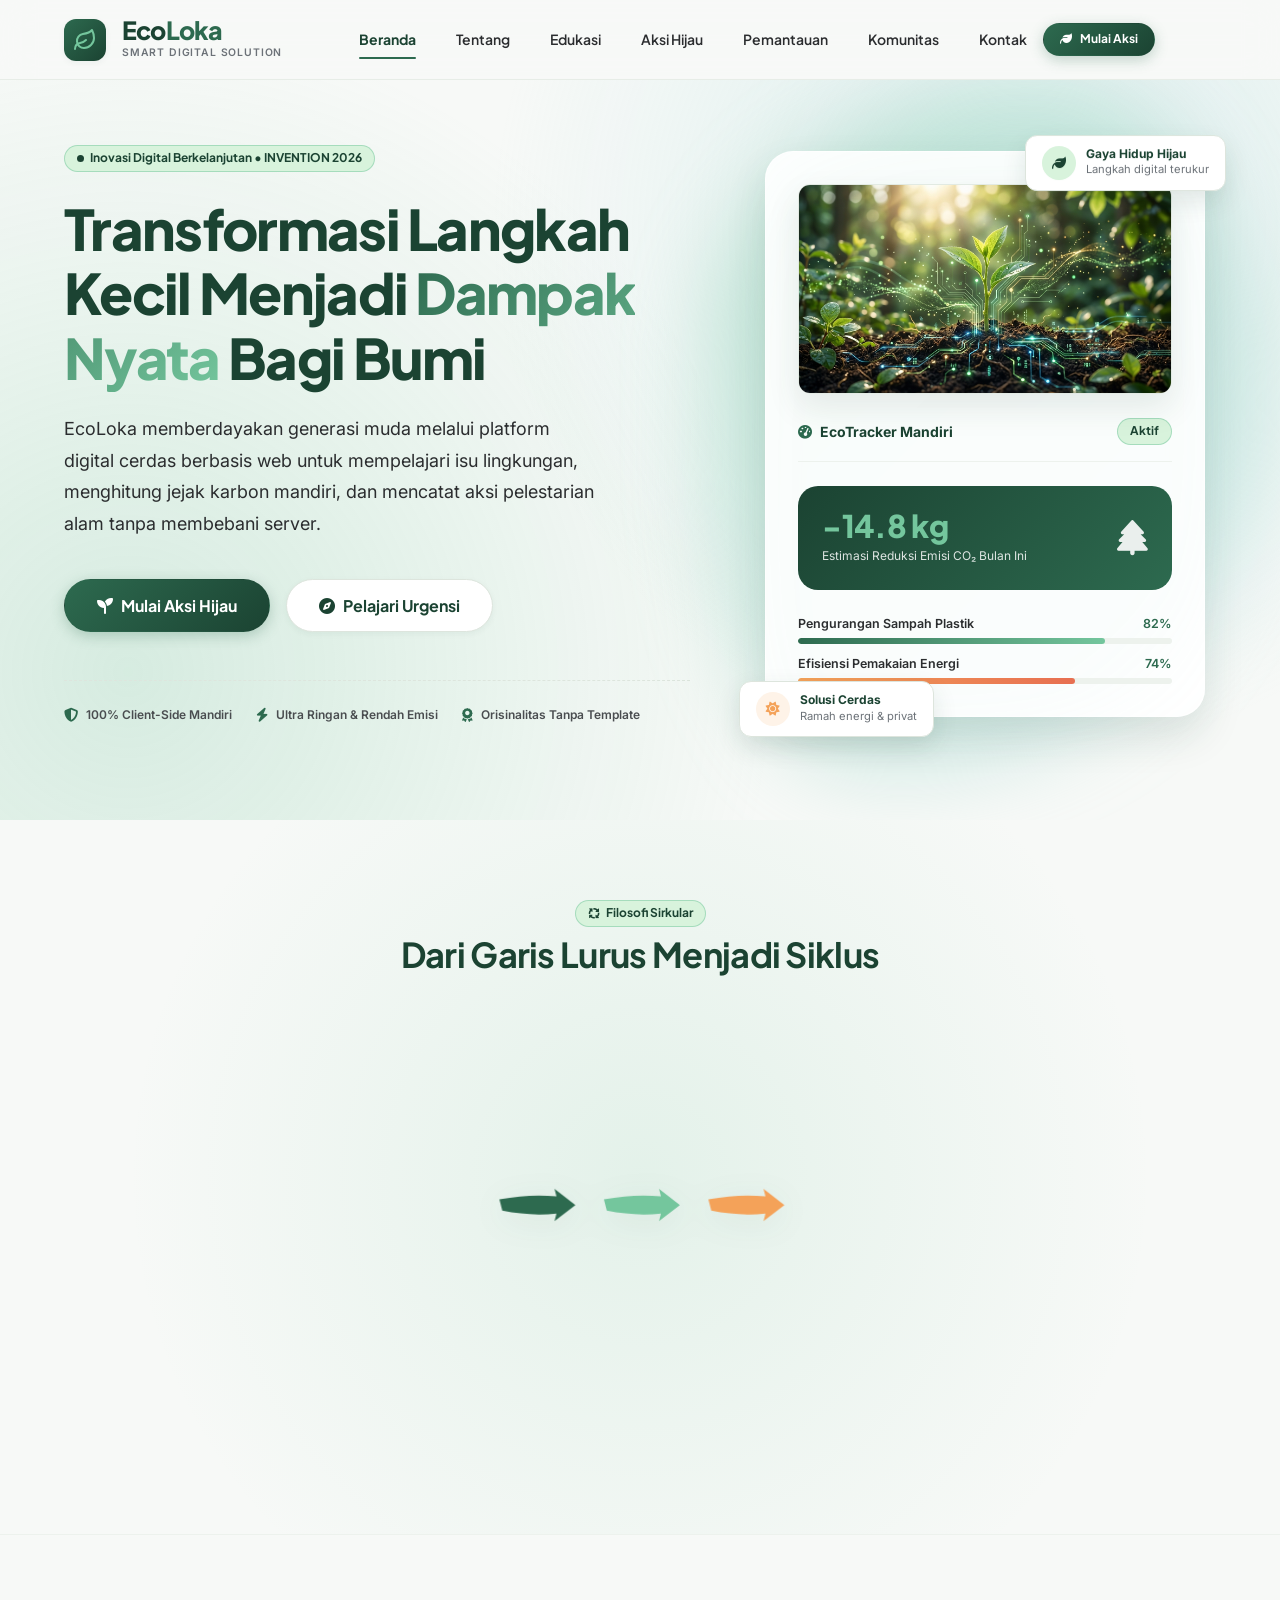
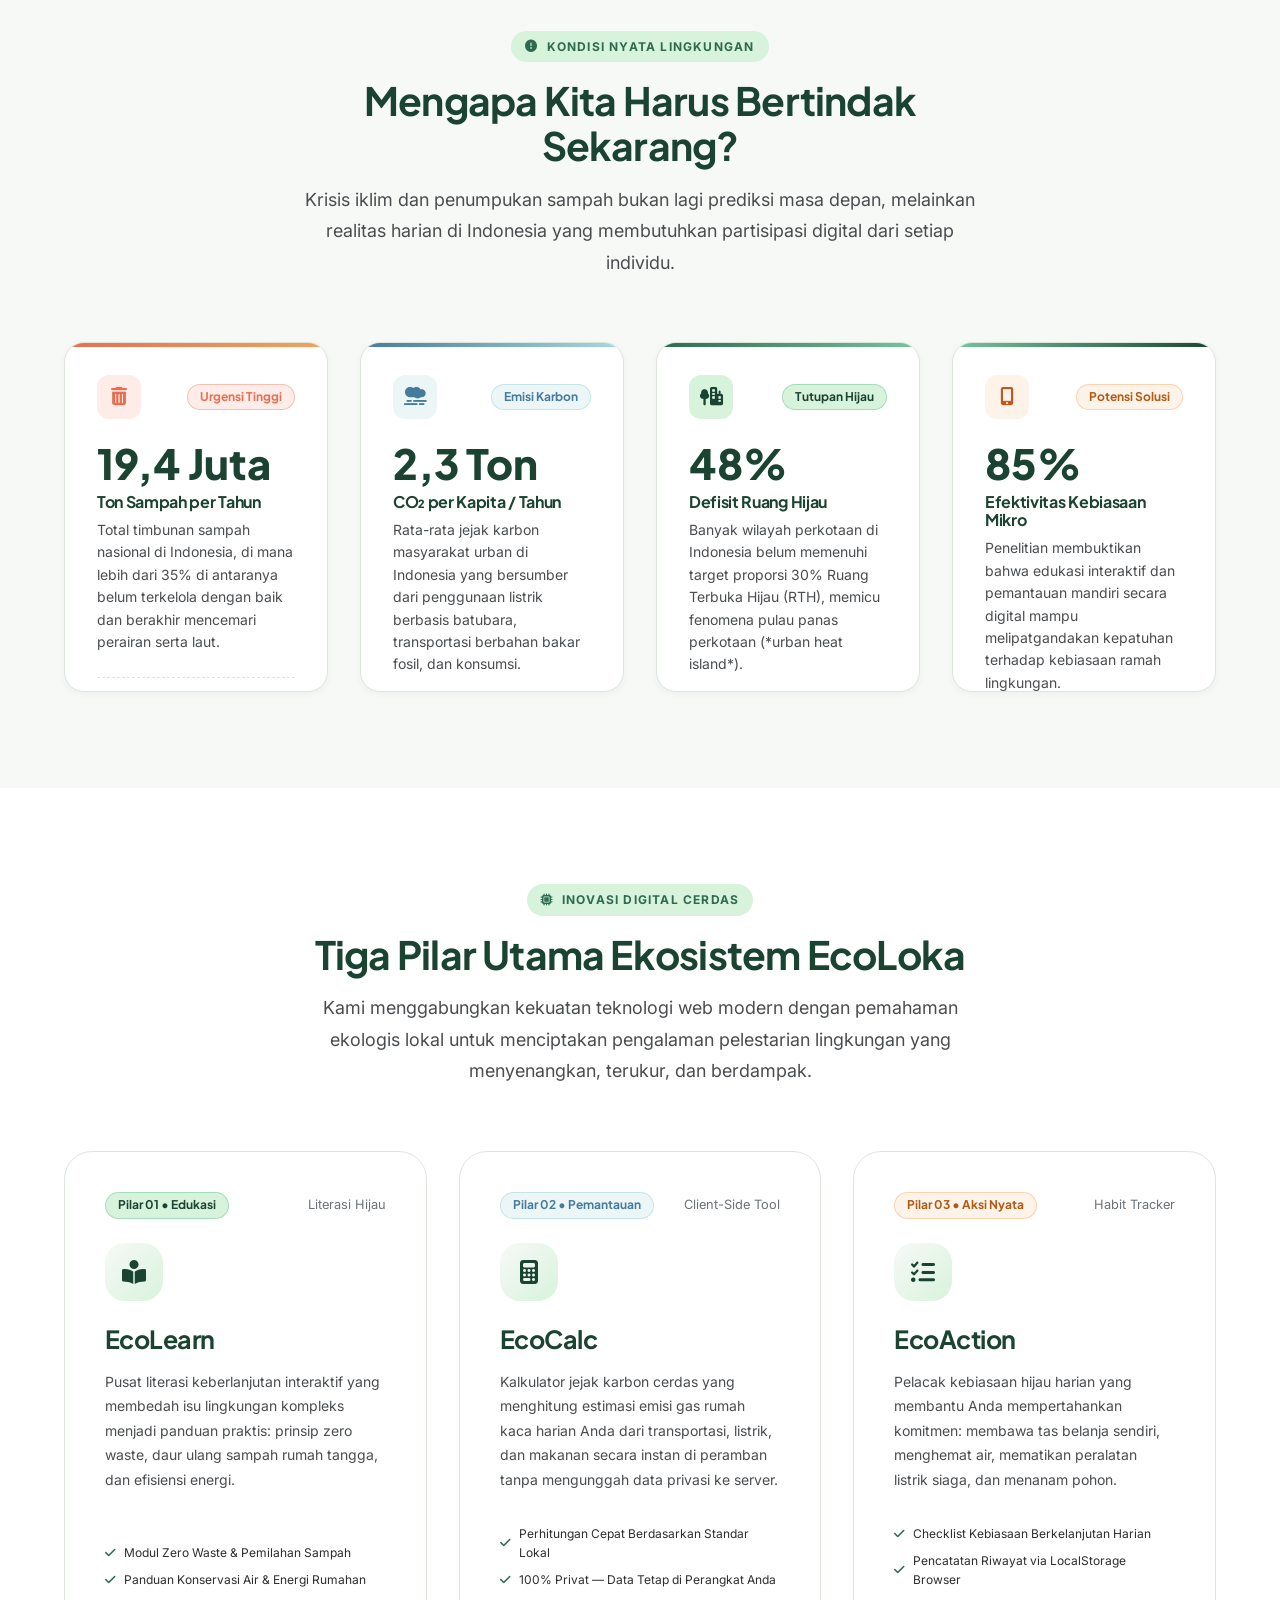
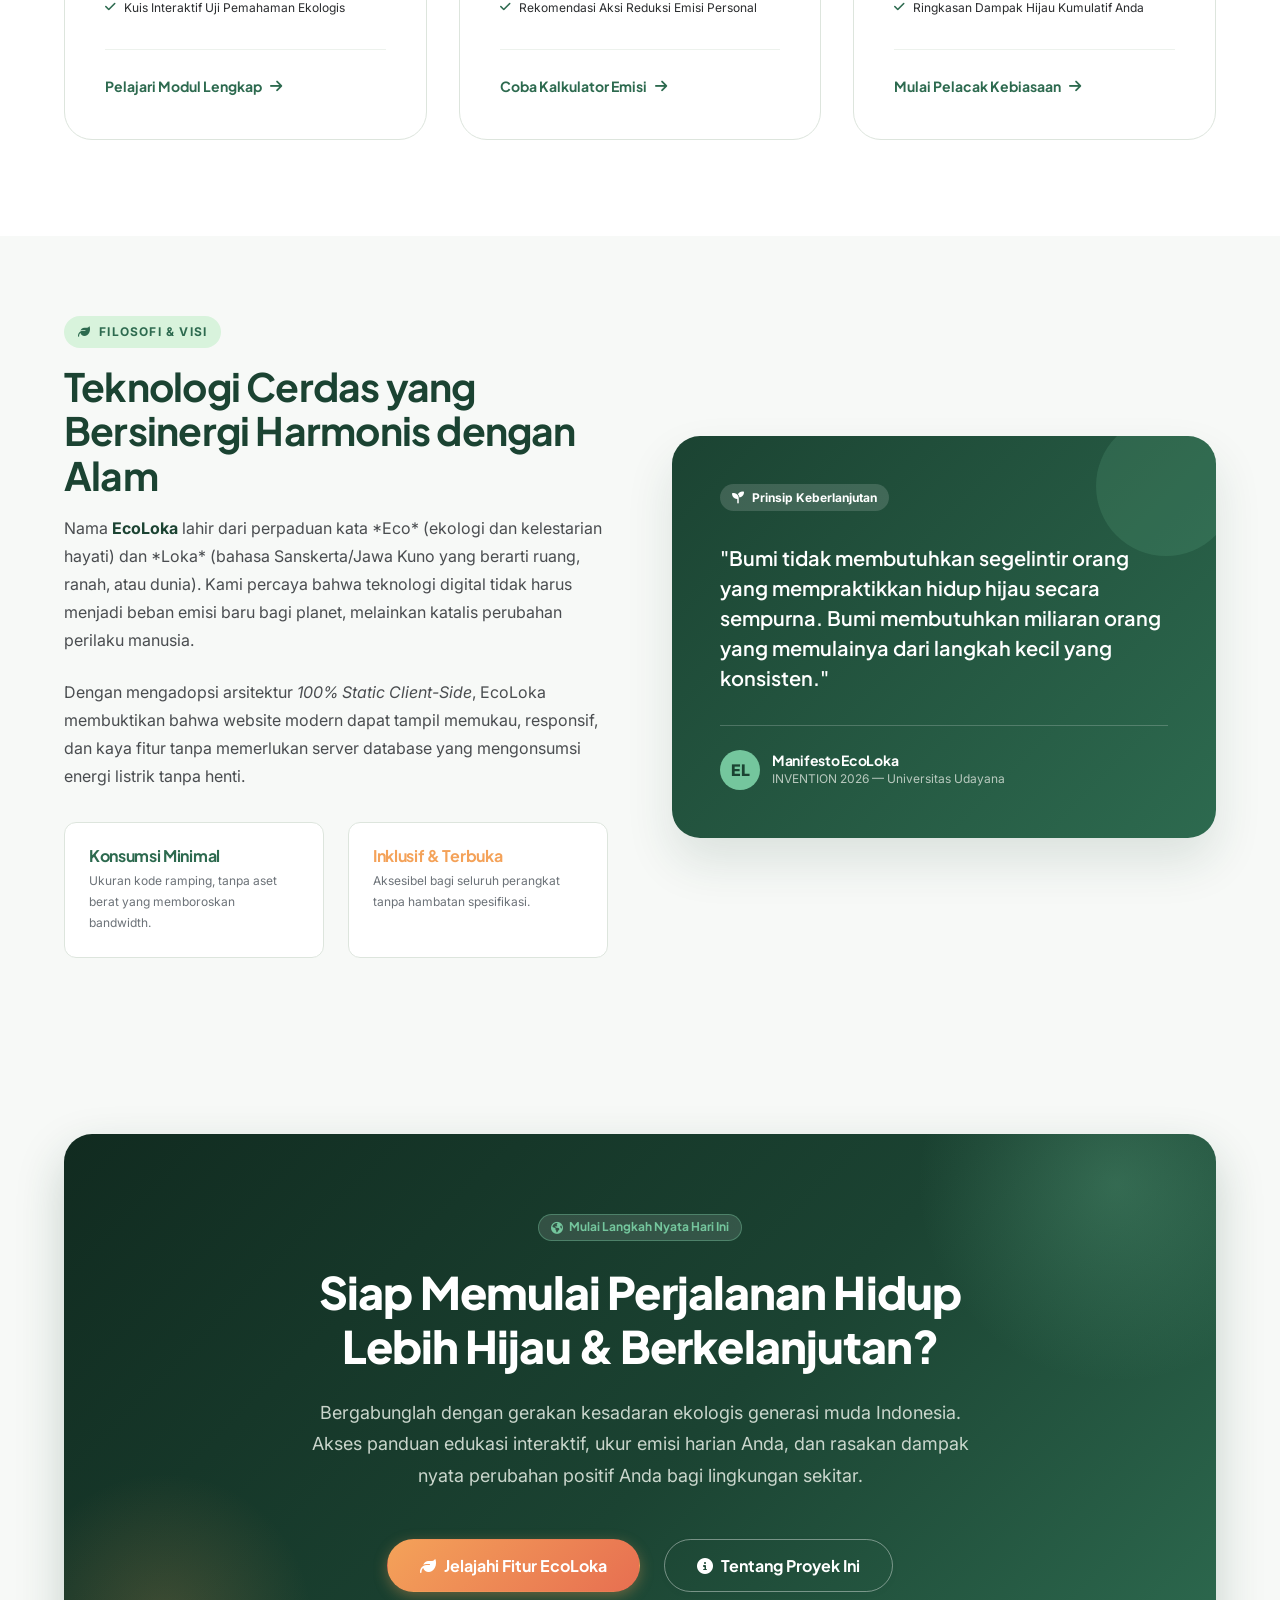
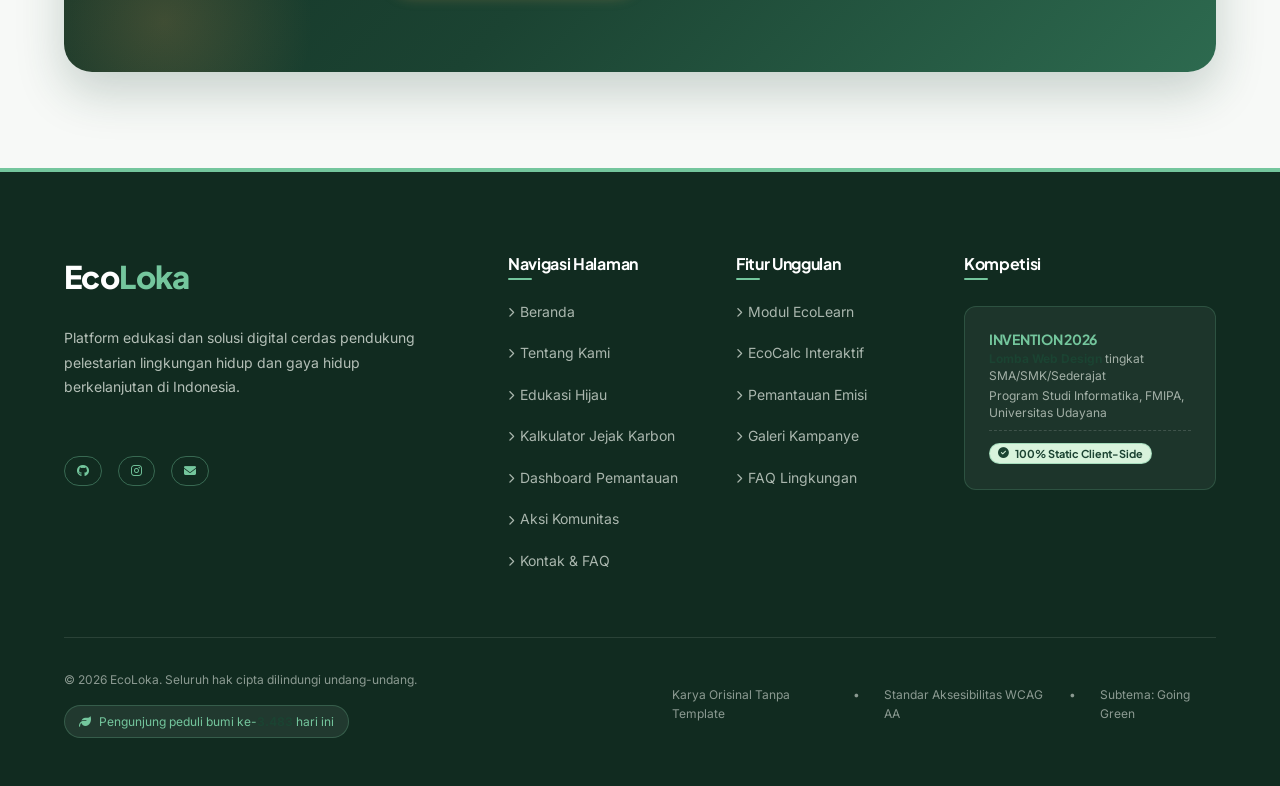
==== index.html @ ca69cb20 "First commit" ====
<!DOCTYPE html>
<html lang="id">
<head>
  <meta charset="UTF-8">
  <meta name="viewport" content="width=device-width, initial-scale=1.0">
  
  <!-- SEO & Meta Tags Informasi Karya -->
  <title>EcoLoka — Solusi Digital Cerdas untuk Aksi Hijau & Keberlanjutan | INVENTION 2026</title>
  <meta name="description" content="EcoLoka adalah platform web inovatif yang mengintegrasikan edukasi keberlanjutan, kalkulator jejak karbon mandiri, dan pelacak aksi hijau harian. Karya lomba Web Design INVENTION 2026 Universitas Udayana.">
  <meta name="keywords" content="EcoLoka, Going Green, Smart Digital Solutions, INVENTION 2026, Universitas Udayana, Web Design, Lingkungan Hidup, Edukasi Berkelanjutan, Jejak Karbon, Zero Waste">
  <meta name="author" content="Tim Pengembang EcoLoka">
  <!-- Open Graph & Social Media Sharing -->
  <meta property="og:title" content="EcoLoka — Solusi Digital Cerdas untuk Aksi Hijau & Keberlanjutan">
  <meta property="og:description" content="Platform web inovatif karya lomba Web Design INVENTION 2026. Menghitung jejak karbon mandiri, modul edukasi interaktif, dan pemantauan aksi hijau.">
  <meta property="og:image" content="assets/img/hero_nature_tech.jpg">
  <meta property="og:type" content="website">
  <meta name="twitter:card" content="summary_large_image">

  <!-- Favicon SVG Inline Berbasis Vektor Ramah Lingkungan -->
  <link rel="icon" type="image/svg+xml" href="data:image/svg+xml,<svg xmlns='http://www.w3.org/2000/svg' viewBox='0 0 24 24' fill='%232D6A4F'><path d='M17 8C8 10 5.9 16.17 3.82 21.34L5.71 22l1-2.3A4.49 4.49 0 0 0 8 20C19 20 22 3 22 3c-1 2-8 2.25-13 3.25S2 11.5 2 13.5s1.75 3.75 1.75 3.75C7 8 17 8 17 8z'/></svg>">

  <!-- Google Fonts: Plus Jakarta Sans (Headings) & Inter (Body) -->
  <link rel="preconnect" href="https://fonts.googleapis.com">
  <link rel="preconnect" href="https://fonts.gstatic.com" crossorigin>
  <link href="https://fonts.googleapis.com/css2?family=Inter:wght@400;500;600;700&family=Plus+Jakarta+Sans:wght@500;600;700;800&display=swap" rel="stylesheet">

  <!-- Font Awesome 6 Free (CDN Resmi) untuk Ikon UI -->
  <link rel="stylesheet" href="https://cdnjs.cloudflare.com/ajax/libs/font-awesome/6.5.1/css/all.min.css" integrity="sha512-DTOQO9RWCH3ppGqcWaEA1BIZOC6xxalwEsw9c2QQeAIftl+Vegovlnee1c9QX4TctnWMn13TZye+giMm8e2LwA==" crossorigin="anonymous" referrerpolicy="no-referrer">

  <!-- Cascading Style Sheets (Urutan Wajib Sesuai Arsitektur Fondasi) -->
  <link rel="stylesheet" href="assets/css/variables.css">
  <link rel="stylesheet" href="assets/css/base.css">
  <link rel="stylesheet" href="assets/css/layout.css">
  <link rel="stylesheet" href="assets/css/components.css">
  <link rel="stylesheet" href="assets/css/utilities.css">
  <link rel="stylesheet" href="assets/css/animasi-3r.css">
  <link rel="stylesheet" href="assets/css/animasi-kartu.css">
</head>
<body id="beranda">

  <!-- Aksesibilitas WCAG: Tautan Langsung ke Konten Utama -->
  <a href="#main-content" class="skip-link">Menuju ke Konten Utama</a>

  <!-- ========================================================================
       HEADER & NAVIGASI (STICKY NAVBAR)
       ======================================================================== -->
  <header class="header" id="site-header">
    <div class="container navbar">
      <!-- Identitas Brand / Logo -->
      <a href="#beranda" class="navbar__brand" aria-label="EcoLoka Beranda">
        <div class="navbar__logo-icon" aria-hidden="true">
          <!-- Ikon Daun Vektor Orisinal (SVG Inline) -->
          <svg width="24" height="24" viewBox="0 0 24 24" fill="none" stroke="currentColor" stroke-width="2" stroke-linecap="round" stroke-linejoin="round">
            <path d="M11 20A7 7 0 0 1 9.8 6.1C15.5 5 17 4.48 19 2c1 2 2 4.18 2 8 0 5.5-4.78 10-10 10Z"/>
            <path d="M2 21c0-3 1.85-5.36 5.08-6C9.5 14.52 12 13 13 12"/>
          </svg>
        </div>
        <div class="navbar__brand-text">
          <span class="navbar__title">Eco<span>Loka</span></span>
          <span class="navbar__subtitle">Smart Digital Solution</span>
        </div>
      </a>

      <!-- Tombol Toggle Hamburger (Mobile Navigation) -->
      <button class="navbar__toggle" id="navbar-toggle" aria-expanded="false" aria-controls="navbar-menu" aria-label="Buka navigasi menu">
        <span class="navbar__toggle-line"></span>
        <span class="navbar__toggle-line"></span>
        <span class="navbar__toggle-line"></span>
      </button>

      <!-- Navigasi Menu (7 Halaman / Struktur Navigasi Terencana) -->
      <nav class="navbar__nav" id="navbar-menu" aria-label="Navigasi Utama Situs">
        <ul class="navbar__list">
          <li class="navbar__item">
            <a href="index.html" class="navbar__link is-active">Beranda</a>
          </li>
          <li class="navbar__item">
            <a href="tentang.html" class="navbar__link">Tentang</a>
          </li>
          <li class="navbar__item">
            <a href="edukasi.html" class="navbar__link">Edukasi</a>
          </li>
          <li class="navbar__item">
            <a href="aksi-hijau.html" class="navbar__link">Aksi Hijau</a>
          </li>
          <li class="navbar__item">
            <a href="pemantauan.html" class="navbar__link">Pemantauan</a>
          </li>
          <li class="navbar__item">
            <a href="komunitas.html" class="navbar__link">Komunitas</a>
          </li>
          <li class="navbar__item">
            <a href="kontak.html" class="navbar__link">Kontak</a>
          </li>
        </ul>

        <!-- Tombol Aksi Cepat pada Header -->
        <div class="navbar__actions">
          <a href="aksi-hijau.html" class="btn btn--primary btn--sm">
            <i class="fa-solid fa-leaf" aria-hidden="true"></i>
            <span>Mulai Aksi</span>
          </a>
        </div>
      </nav>

      <!-- Overlay Layar Gelap Saat Menu Mobile Aktif -->
      <div class="navbar__overlay" id="navbar-overlay" aria-hidden="true"></div>
    </div>
  </header>

  <!-- ========================================================================
       KONTEN UTAMA (MAIN CONTENT)
       ======================================================================== -->
  <main class="main-content" id="main-content">

    <!-- ----------------------------------------------------------------------
         SECTION 1: HERO SECTION
         ---------------------------------------------------------------------- -->
    <section class="hero" aria-labelledby="hero-title">
      <div class="container">
        <div class="hero__grid">
          
          <!-- Konten Teks Hero -->
          <div class="hero__content">
            <div class="hero__badge">
              <span class="badge badge--sprout">
                <span class="badge__dot badge__dot--pulse"></span>
                Inovasi Digital Berkelanjutan • INVENTION 2026
              </span>
            </div>

            <h1 class="hero__title" id="hero-title">
              Transformasi Langkah Kecil Menjadi <span class="hero__title-gradient">Dampak Nyata</span> Bagi Bumi
            </h1>

            <p class="hero__desc">
              EcoLoka memberdayakan generasi muda melalui platform digital cerdas berbasis web untuk mempelajari isu lingkungan, menghitung jejak karbon mandiri, dan mencatat aksi pelestarian alam tanpa membebani server.
            </p>

            <div class="hero__actions">
              <a href="#fitur-utama" class="btn btn--primary btn--lg">
                <i class="fa-solid fa-seedling" aria-hidden="true"></i>
                <span>Mulai Aksi Hijau</span>
              </a>
              <a href="#isu-lingkungan" class="btn btn--secondary btn--lg">
                <i class="fa-solid fa-compass" aria-hidden="true"></i>
                <span>Pelajari Urgensi</span>
              </a>
            </div>

            <!-- Bukti & Jaminan Ramah Lingkungan (Green Web Compliance) -->
            <div class="hero__proof">
              <div class="hero__proof-item">
                <i class="fa-solid fa-shield-halved" aria-hidden="true"></i>
                <span>100% Client-Side Mandiri</span>
              </div>
              <div class="hero__proof-item">
                <i class="fa-solid fa-bolt" aria-hidden="true"></i>
                <span>Ultra Ringan & Rendah Emisi</span>
              </div>
              <div class="hero__proof-item">
                <i class="fa-solid fa-award" aria-hidden="true"></i>
                <span>Orisinalitas Tanpa Template</span>
              </div>
            </div>
          </div>

          <!-- Komposisi Visual Hero: Eco Digital Dashboard Preview -->
          <div class="hero__visual reveal-on-scroll delay-1" aria-hidden="true">
            <div class="hero__visual-blob"></div>

            <!-- Kartu Pratinjau Interaktif Dashboard dengan Aset Orisinal -->
            <div class="eco-card-preview">
              <!-- Visual Karya Orisinal Dibuat Khusus untuk EcoLoka INVENTION 2026 -->
              <div class="media-frame media-frame--16-9" style="margin-bottom: var(--space-3); border-radius: var(--radius-md);">
                <!-- Sumber: Dibuat khusus secara orisinal oleh tim pengembang EcoLoka -->
                <img src="assets/img/hero_nature_tech.jpg" alt="Konsep tunas tanaman hijau dengan partikel data digital cerdas dan tanah subur" loading="eager">
              </div>

              <div class="eco-card-preview__header">
                <div class="eco-card-preview__title">
                  <i class="fa-solid fa-gauge-high u-text-leaf"></i>
                  <span>EcoTracker Mandiri</span>
                </div>
                <span class="badge badge--sprout">Aktif</span>
              </div>

              <!-- Metrik Sorotan Utama -->
              <div class="eco-card-preview__circle-chart">
                <div class="eco-card-preview__circle-metric">
                  <h4>-14.8 kg</h4>
                  <p>Estimasi Reduksi Emisi CO₂ Bulan Ini</p>
                </div>
                <div style="font-size: 2.2rem; opacity: 0.9;">
                  <i class="fa-solid fa-tree"></i>
                </div>
              </div>

              <!-- Bar Metrik Aksi Hijau Harian -->
              <div style="display: flex; flex-direction: column; gap: 10px;">
                <div>
                  <div style="display: flex; justify-content: space-between; font-size: 0.78rem; font-weight: 600; margin-bottom: 4px;">
                    <span>Pengurangan Sampah Plastik</span>
                    <span class="u-text-leaf">82%</span>
                  </div>
                  <div style="width: 100%; height: 6px; background-color: var(--color-neutral-stone-light); border-radius: 99px; overflow: hidden;">
                    <div style="width: 82%; height: 100%; background: linear-gradient(90deg, var(--color-primary-leaf), var(--color-accent-sprout)); border-radius: 99px;"></div>
                  </div>
                </div>

                <div>
                  <div style="display: flex; justify-content: space-between; font-size: 0.78rem; font-weight: 600; margin-bottom: 4px;">
                    <span>Efisiensi Pemakaian Energi</span>
                    <span class="u-text-leaf">74%</span>
                  </div>
                  <div style="width: 100%; height: 6px; background-color: var(--color-neutral-stone-light); border-radius: 99px; overflow: hidden;">
                    <div style="width: 74%; height: 100%; background: linear-gradient(90deg, var(--color-accent-sun), #E76F51); border-radius: 99px;"></div>
                  </div>
                </div>
              </div>
            </div>

            <!-- Floating Micro-Badge Atas -->
            <div class="hero__floating-badge hero__floating-badge--top">
              <div class="hero__floating-icon hero__floating-icon--green">
                <i class="fa-solid fa-leaf"></i>
              </div>
              <div class="hero__floating-text">
                <strong>Gaya Hidup Hijau</strong>
                <span>Langkah digital terukur</span>
              </div>
            </div>

            <!-- Floating Micro-Badge Bawah -->
            <div class="hero__floating-badge hero__floating-badge--bottom">
              <div class="hero__floating-icon hero__floating-icon--sun">
                <i class="fa-solid fa-sun"></i>
              </div>
              <div class="hero__floating-text">
                <strong>Solusi Cerdas</strong>
                <span>Ramah energi & privat</span>
              </div>
            </div>
          </div>

        </div>
      </div>
    </section>

    <!-- ----------------------------------------------------------------------
         SECTION INTERAKTIF: TRANSFORMASI SIKLUS 3R (SCROLL-LINKED)
         ---------------------------------------------------------------------- -->
    <section class="section-3r-transition" id="transisi3r" aria-label="Transformasi Siklus 3R Reduce, Reuse, Recycle">
      <div class="container" style="display: flex; flex-direction: column; align-items: center; text-align: center;">
        <div class="section-3r-transition__header">
          <span class="badge badge--sprout">
            <i class="fa-solid fa-arrows-spin" aria-hidden="true"></i> Filosofi Sirkular
          </span>
          <h2 class="section-3r-transition__title">Dari Garis Lurus Menjadi Siklus</h2>
        </div>

        <!-- Inline SVG 3R (Reduce Reuse Recycle) Berbasis Vektor Murni -->
        <svg
          id="logo3r"
          class="logo-3r"
          viewBox="0 0 400 400"
          xmlns="http://www.w3.org/2000/svg"
          role="img"
          aria-label="Ilustrasi transformasi Reduce, Reuse, Recycle menjadi satu siklus"
        >
          <!-- Panah 1: Reduce (Hijau Daun) -->
          <g id="arrow-reduce" class="r-arrow r-arrow--reduce">
            <path d="M 162,194 Q 195,188 222,191 L 220,183 L 242,200 L 220,217 L 222,209 Q 195,212 165,206 Z"></path>
          </g>

          <!-- Panah 2: Reuse (Hijau Tunas Muda) -->
          <g id="arrow-reuse" class="r-arrow r-arrow--reuse">
            <path d="M 162,194 Q 195,188 222,191 L 220,183 L 242,200 L 220,217 L 222,209 Q 195,212 165,206 Z"></path>
          </g>

          <!-- Panah 3: Recycle (Kuning-Oranye Surya) -->
          <g id="arrow-recycle" class="r-arrow r-arrow--recycle">
            <path d="M 162,194 Q 195,188 222,191 L 220,183 L 242,200 L 220,217 L 222,209 Q 195,212 165,206 Z"></path>
          </g>

          <!-- Label Teks Sinkron (Muncul saat siklus terbentuk) -->
          <text class="r-label r-label--reduce" x="200" y="60" text-anchor="middle">REDUCE</text>
          <text class="r-label r-label--reuse" x="330" y="300" text-anchor="middle">REUSE</text>
          <text class="r-label r-label--recycle" x="70" y="300" text-anchor="middle">RECYCLE</text>
        </svg>

        <p class="section-3r-transition__caption" id="caption-3r">
          Tiga aksi. Satu siklus. Satu bumi.
        </p>
      </div>
    </section>

    <!-- ----------------------------------------------------------------------
         SECTION 2: ISU & URGENSI LINGKUNGAN (ENVIRONMENTAL INSIGHTS)
         ---------------------------------------------------------------------- -->
    <section class="section section--lg" id="isu-lingkungan" aria-labelledby="issues-title">
      <div class="container">
        
        <header class="section__header">
          <span class="section__tagline">
            <i class="fa-solid fa-circle-exclamation" aria-hidden="true"></i>
            Kondisi Nyata Lingkungan
          </span>
          <h2 class="section__title" id="issues-title">Mengapa Kita Harus Bertindak Sekarang?</h2>
          <p class="section__subtitle">
            Krisis iklim dan penumpukan sampah bukan lagi prediksi masa depan, melainkan realitas harian di Indonesia yang membutuhkan partisipasi digital dari setiap individu.
          </p>
        </header>

        <!-- Grid 4 Kartu Data Urgensi Lingkungan -->
        <!-- Grid 4 Kartu Data Urgensi Lingkungan (Perspektif 3D Card Deal) -->
        <div class="grid grid--4-col stats-grid" id="statsGrid">
          
          <!-- Kartu 1: Timbunan Sampah Nasional -->
          <div class="stat-card-wrap" style="--card-index: 0;">
            <div class="stat-card-flip">
              <!-- Sisi Belakang Punggung Kartu -->
              <div class="stat-card-face stat-card-face--back" aria-hidden="true">
                <svg class="stat-card-back-icon" viewBox="0 0 24 24" width="36" height="36" fill="none" stroke="currentColor" stroke-width="2" stroke-linecap="round" stroke-linejoin="round">
                  <path d="M11 20A7 7 0 0 1 9.8 6.1C15.5 5 17 4.48 19 2c1 2 2 4.18 2 8 0 5.5-4.78 10-10 10Z"/>
                  <path d="M2 21c0-3 1.85-5.36 5.08-6C9.5 14.52 12 13 13 12"/>
                </svg>
                <span class="stat-card-back-text">EcoLoka</span>
              </div>
              <!-- Sisi Depan (Muka Data Asli) -->
              <article class="stat-card-face stat-card-face--front stat-card stat-card--urgency">
                <div class="stat-card__top">
                  <div class="stat-card__icon stat-card__icon--warning">
                    <i class="fa-solid fa-trash-can" aria-hidden="true"></i>
                  </div>
                  <span class="badge badge--warning">Urgensi Tinggi</span>
                </div>
                <div class="stat-card__number">19,4 Juta</div>
                <h3 class="stat-card__title">Ton Sampah per Tahun</h3>
                <p class="stat-card__desc">
                  Total timbunan sampah nasional di Indonesia, di mana lebih dari 35% di antaranya belum terkelola dengan baik dan berakhir mencemari perairan serta laut.
                </p>
                <div class="stat-card__source">
                  <i class="fa-solid fa-database" aria-hidden="true"></i>
                  <span>Sumber: SIPSN KLHK RI (Estimasi Tahunan)</span>
                </div>
              </article>
            </div>
          </div>

          <!-- Kartu 2: Emisi Karbon Per Kapita -->
          <div class="stat-card-wrap" style="--card-index: 1;">
            <div class="stat-card-flip">
              <!-- Sisi Belakang Punggung Kartu -->
              <div class="stat-card-face stat-card-face--back" aria-hidden="true">
                <svg class="stat-card-back-icon" viewBox="0 0 24 24" width="36" height="36" fill="none" stroke="currentColor" stroke-width="2" stroke-linecap="round" stroke-linejoin="round">
                  <path d="M11 20A7 7 0 0 1 9.8 6.1C15.5 5 17 4.48 19 2c1 2 2 4.18 2 8 0 5.5-4.78 10-10 10Z"/>
                  <path d="M2 21c0-3 1.85-5.36 5.08-6C9.5 14.52 12 13 13 12"/>
                </svg>
                <span class="stat-card-back-text">EcoLoka</span>
              </div>
              <!-- Sisi Depan (Muka Data Asli) -->
              <article class="stat-card-face stat-card-face--front stat-card stat-card--clean">
                <div class="stat-card__top">
                  <div class="stat-card__icon stat-card__icon--clean">
                    <i class="fa-solid fa-smog" aria-hidden="true"></i>
                  </div>
                  <span class="badge badge--sky">Emisi Karbon</span>
                </div>
                <div class="stat-card__number">2,3 Ton</div>
                <h3 class="stat-card__title">CO₂ per Kapita / Tahun</h3>
                <p class="stat-card__desc">
                  Rata-rata jejak karbon masyarakat urban di Indonesia yang bersumber dari penggunaan listrik berbasis batubara, transportasi berbahan bakar fosil, dan konsumsi.
                </p>
                <div class="stat-card__source">
                  <i class="fa-solid fa-database" aria-hidden="true"></i>
                  <span>Sumber: Data Emisi ESDM & Global Carbon Atlas</span>
                </div>
              </article>
            </div>
          </div>

          <!-- Kartu 3: Kualitas Ruang Terbuka Hijau -->
          <div class="stat-card-wrap" style="--card-index: 2;">
            <div class="stat-card-flip">
              <!-- Sisi Belakang Punggung Kartu -->
              <div class="stat-card-face stat-card-face--back" aria-hidden="true">
                <svg class="stat-card-back-icon" viewBox="0 0 24 24" width="36" height="36" fill="none" stroke="currentColor" stroke-width="2" stroke-linecap="round" stroke-linejoin="round">
                  <path d="M11 20A7 7 0 0 1 9.8 6.1C15.5 5 17 4.48 19 2c1 2 2 4.18 2 8 0 5.5-4.78 10-10 10Z"/>
                  <path d="M2 21c0-3 1.85-5.36 5.08-6C9.5 14.52 12 13 13 12"/>
                </svg>
                <span class="stat-card-back-text">EcoLoka</span>
              </div>
              <!-- Sisi Depan (Muka Data Asli) -->
              <article class="stat-card-face stat-card-face--front stat-card stat-card--growth">
                <div class="stat-card__top">
                  <div class="stat-card__icon stat-card__icon--growth">
                    <i class="fa-solid fa-tree-city" aria-hidden="true"></i>
                  </div>
                  <span class="badge badge--sprout">Tutupan Hijau</span>
                </div>
                <div class="stat-card__number">48%</div>
                <h3 class="stat-card__title">Defisit Ruang Hijau</h3>
                <p class="stat-card__desc">
                  Banyak wilayah perkotaan di Indonesia belum memenuhi target proporsi 30% Ruang Terbuka Hijau (RTH), memicu fenomena pulau panas perkotaan (*urban heat island*).
                </p>
                <div class="stat-card__source">
                  <i class="fa-solid fa-database" aria-hidden="true"></i>
                  <span>Sumber: Kajian Tata Ruang & SDGs Nasional</span>
                </div>
              </article>
            </div>
          </div>

          <!-- Kartu 4: Potensi Aksi Kolektif Digital -->
          <div class="stat-card-wrap" style="--card-index: 3;">
            <div class="stat-card-flip">
              <!-- Sisi Belakang Punggung Kartu -->
              <div class="stat-card-face stat-card-face--back" aria-hidden="true">
                <svg class="stat-card-back-icon" viewBox="0 0 24 24" width="36" height="36" fill="none" stroke="currentColor" stroke-width="2" stroke-linecap="round" stroke-linejoin="round">
                  <path d="M11 20A7 7 0 0 1 9.8 6.1C15.5 5 17 4.48 19 2c1 2 2 4.18 2 8 0 5.5-4.78 10-10 10Z"/>
                  <path d="M2 21c0-3 1.85-5.36 5.08-6C9.5 14.52 12 13 13 12"/>
                </svg>
                <span class="stat-card-back-text">EcoLoka</span>
              </div>
              <!-- Sisi Depan (Muka Data Asli) -->
              <article class="stat-card-face stat-card-face--front stat-card stat-card--smart">
                <div class="stat-card__top">
                  <div class="stat-card__icon stat-card__icon--smart">
                    <i class="fa-solid fa-mobile-screen-button" aria-hidden="true"></i>
                  </div>
                  <span class="badge badge--sun">Potensi Solusi</span>
                </div>
                <div class="stat-card__number">85%</div>
                <h3 class="stat-card__title">Efektivitas Kebiasaan Mikro</h3>
                <p class="stat-card__desc">
                  Penelitian membuktikan bahwa edukasi interaktif dan pemantauan mandiri secara digital mampu melipatgandakan kepatuhan terhadap kebiasaan ramah lingkungan.
                </p>
                <div class="stat-card__source">
                  <i class="fa-solid fa-database" aria-hidden="true"></i>
                  <span>Sumber: Studi Behavioral Insights & Green Tech</span>
                </div>
              </article>
            </div>
          </div>

        </div>

      </div>
    </section>

    <!-- ----------------------------------------------------------------------
         SECTION 3: SOLUSI & TIGA PILAR UTAMA (CORE PILLARS)
         ---------------------------------------------------------------------- -->
    <section class="section section--lg u-bg-white" id="fitur-utama" aria-labelledby="features-title">
      <div class="container">
        
        <header class="section__header">
          <span class="section__tagline">
            <i class="fa-solid fa-microchip" aria-hidden="true"></i>
            Inovasi Digital Cerdas
          </span>
          <h2 class="section__title" id="features-title">Tiga Pilar Utama Ekosistem EcoLoka</h2>
          <p class="section__subtitle">
            Kami menggabungkan kekuatan teknologi web modern dengan pemahaman ekologis lokal untuk menciptakan pengalaman pelestarian lingkungan yang menyenangkan, terukur, dan berdampak.
          </p>
        </header>

        <!-- Grid 3 Pilar Solusi -->
        <div class="grid grid--3-col">

          <!-- Pilar 1: EcoLearn -->
          <article class="feature-card">
            <div class="feature-card__badge-wrapper">
              <span class="badge badge--sprout">Pilar 01 • Edukasi</span>
              <span style="font-size: 0.8rem; color: var(--color-neutral-soil-muted);">Literasi Hijau</span>
            </div>
            <div class="feature-card__icon-box">
              <i class="fa-solid fa-book-open-reader" aria-hidden="true"></i>
            </div>
            <h3 class="feature-card__title">EcoLearn</h3>
            <p class="feature-card__desc">
              Pusat literasi keberlanjutan interaktif yang membedah isu lingkungan kompleks menjadi panduan praktis: prinsip zero waste, daur ulang sampah rumah tangga, dan efisiensi energi.
            </p>
            <div class="feature-card__highlight-list">
              <div class="feature-card__highlight-item">
                <i class="fa-solid fa-check" aria-hidden="true"></i>
                <span>Modul Zero Waste & Pemilahan Sampah</span>
              </div>
              <div class="feature-card__highlight-item">
                <i class="fa-solid fa-check" aria-hidden="true"></i>
                <span>Panduan Konservasi Air & Energi Rumahan</span>
              </div>
              <div class="feature-card__highlight-item">
                <i class="fa-solid fa-check" aria-hidden="true"></i>
                <span>Kuis Interaktif Uji Pemahaman Ekologis</span>
              </div>
            </div>
            <div class="feature-card__footer">
              <a href="#gabung-aksi" class="feature-card__link">
                <span>Pelajari Modul Lengkap</span>
                <i class="fa-solid fa-arrow-right" aria-hidden="true"></i>
              </a>
            </div>
          </article>

          <!-- Pilar 2: EcoCalc -->
          <article class="feature-card">
            <div class="feature-card__badge-wrapper">
              <span class="badge badge--sky">Pilar 02 • Pemantauan</span>
              <span style="font-size: 0.8rem; color: var(--color-neutral-soil-muted);">Client-Side Tool</span>
            </div>
            <div class="feature-card__icon-box">
              <i class="fa-solid fa-calculator" aria-hidden="true"></i>
            </div>
            <h3 class="feature-card__title">EcoCalc</h3>
            <p class="feature-card__desc">
              Kalkulator jejak karbon cerdas yang menghitung estimasi emisi gas rumah kaca harian Anda dari transportasi, listrik, dan makanan secara instan di peramban tanpa mengunggah data privasi ke server.
            </p>
            <div class="feature-card__highlight-list">
              <div class="feature-card__highlight-item">
                <i class="fa-solid fa-check" aria-hidden="true"></i>
                <span>Perhitungan Cepat Berdasarkan Standar Lokal</span>
              </div>
              <div class="feature-card__highlight-item">
                <i class="fa-solid fa-check" aria-hidden="true"></i>
                <span>100% Privat — Data Tetap di Perangkat Anda</span>
              </div>
              <div class="feature-card__highlight-item">
                <i class="fa-solid fa-check" aria-hidden="true"></i>
                <span>Rekomendasi Aksi Reduksi Emisi Personal</span>
              </div>
            </div>
            <div class="feature-card__footer">
              <a href="#gabung-aksi" class="feature-card__link">
                <span>Coba Kalkulator Emisi</span>
                <i class="fa-solid fa-arrow-right" aria-hidden="true"></i>
              </a>
            </div>
          </article>

          <!-- Pilar 3: EcoAction -->
          <article class="feature-card">
            <div class="feature-card__badge-wrapper">
              <span class="badge badge--sun">Pilar 03 • Aksi Nyata</span>
              <span style="font-size: 0.8rem; color: var(--color-neutral-soil-muted);">Habit Tracker</span>
            </div>
            <div class="feature-card__icon-box">
              <i class="fa-solid fa-list-check" aria-hidden="true"></i>
            </div>
            <h3 class="feature-card__title">EcoAction</h3>
            <p class="feature-card__desc">
              Pelacak kebiasaan hijau harian yang membantu Anda mempertahankan komitmen: membawa tas belanja sendiri, menghemat air, mematikan peralatan listrik siaga, dan menanam pohon.
            </p>
            <div class="feature-card__highlight-list">
              <div class="feature-card__highlight-item">
                <i class="fa-solid fa-check" aria-hidden="true"></i>
                <span>Checklist Kebiasaan Berkelanjutan Harian</span>
              </div>
              <div class="feature-card__highlight-item">
                <i class="fa-solid fa-check" aria-hidden="true"></i>
                <span>Pencatatan Riwayat via LocalStorage Browser</span>
              </div>
              <div class="feature-card__highlight-item">
                <i class="fa-solid fa-check" aria-hidden="true"></i>
                <span>Ringkasan Dampak Hijau Kumulatif Anda</span>
              </div>
            </div>
            <div class="feature-card__footer">
              <a href="#gabung-aksi" class="feature-card__link">
                <span>Mulai Pelacak Kebiasaan</span>
                <i class="fa-solid fa-arrow-right" aria-hidden="true"></i>
              </a>
            </div>
          </article>

        </div>

      </div>
    </section>

    <!-- ----------------------------------------------------------------------
         SECTION 4: TENTANG & FILOSOFI PROYEK (ABOUT SECTION)
         ---------------------------------------------------------------------- -->
    <section class="section" id="tentang" aria-labelledby="about-title">
      <div class="container">
        <div class="grid grid--2-col" style="align-items: center; gap: var(--space-8);">
          
          <div>
            <span class="section__tagline">
              <i class="fa-solid fa-leaf" aria-hidden="true"></i>
              Filosofi & Visi
            </span>
            <h2 class="section__title" id="about-title">Teknologi Cerdas yang Bersinergi Harmonis dengan Alam</h2>
            <p>
              Nama <strong>EcoLoka</strong> lahir dari perpaduan kata *Eco* (ekologi dan kelestarian hayati) dan *Loka* (bahasa Sanskerta/Jawa Kuno yang berarti ruang, ranah, atau dunia). Kami percaya bahwa teknologi digital tidak harus menjadi beban emisi baru bagi planet, melainkan katalis perubahan perilaku manusia.
            </p>
            <p>
              Dengan mengadopsi arsitektur <em>100% Static Client-Side</em>, EcoLoka membuktikan bahwa website modern dapat tampil memukau, responsif, dan kaya fitur tanpa memerlukan server database yang mengonsumsi energi listrik tanpa henti.
            </p>

            <div style="display: grid; grid-template-columns: repeat(2, 1fr); gap: var(--space-3); margin-top: var(--space-4);">
              <div style="background-color: var(--color-neutral-white); border: 1px solid var(--color-neutral-stone); border-radius: var(--radius-md); padding: var(--space-3);">
                <h4 style="font-size: var(--font-size-base); color: var(--color-primary-leaf); margin-bottom: 4px;">Konsumsi Minimal</h4>
                <p style="font-size: var(--font-size-xs); color: var(--color-neutral-soil-muted); margin: 0;">Ukuran kode ramping, tanpa aset berat yang memboroskan bandwidth.</p>
              </div>
              <div style="background-color: var(--color-neutral-white); border: 1px solid var(--color-neutral-stone); border-radius: var(--radius-md); padding: var(--space-3);">
                <h4 style="font-size: var(--font-size-base); color: var(--color-accent-sun); margin-bottom: 4px;">Inklusif & Terbuka</h4>
                <p style="font-size: var(--font-size-xs); color: var(--color-neutral-soil-muted); margin: 0;">Aksesibel bagi seluruh perangkat tanpa hambatan spesifikasi.</p>
              </div>
            </div>
          </div>

          <!-- Komposisi Estetika Visual Orisinal -->
          <div style="position: relative;">
            <div style="background: linear-gradient(135deg, var(--color-primary-forest), var(--color-primary-leaf)); border-radius: var(--radius-xl); padding: var(--space-6); color: var(--color-neutral-white); box-shadow: var(--shadow-xl); position: relative; overflow: hidden;">
              <div style="position: absolute; top: -20px; right: -20px; width: 140px; height: 140px; background: rgba(116, 198, 157, 0.15); border-radius: var(--radius-full);"></div>
              
              <div style="display: inline-flex; align-items: center; gap: 8px; background: rgba(255, 255, 255, 0.15); padding: 4px 12px; border-radius: var(--radius-full); font-size: var(--font-size-xs); font-weight: 700; margin-bottom: var(--space-4);">
                <i class="fa-solid fa-seedling"></i>
                <span>Prinsip Keberlanjutan</span>
              </div>

              <blockquote style="font-family: var(--font-family-display); font-size: var(--font-size-lg); font-weight: 600; line-height: 1.5; margin-bottom: var(--space-4);">
                "Bumi tidak membutuhkan segelintir orang yang mempraktikkan hidup hijau secara sempurna. Bumi membutuhkan miliaran orang yang memulainya dari langkah kecil yang konsisten."
              </blockquote>

              <div style="display: flex; align-items: center; gap: 12px; border-top: 1px solid rgba(255, 255, 255, 0.2); padding-top: var(--space-3);">
                <div style="width: 40px; height: 40px; border-radius: var(--radius-full); background: var(--color-accent-sprout); display: flex; align-items: center; justify-content: center; color: var(--color-primary-forest); font-weight: 800;">
                  EL
                </div>
                <div>
                  <h5 style="color: var(--color-neutral-white); font-size: var(--font-size-sm); margin: 0;">Manifesto EcoLoka</h5>
                  <p style="color: rgba(221, 229, 221, 0.8); font-size: 0.75rem; margin: 0;">INVENTION 2026 — Universitas Udayana</p>
                </div>
              </div>
            </div>
          </div>

        </div>
      </div>
    </section>

    <!-- ----------------------------------------------------------------------
         SECTION 5: CALL TO ACTION (CTA BANNER)
         ---------------------------------------------------------------------- -->
    <section class="section section--lg" id="gabung-aksi" aria-labelledby="cta-title">
      <div class="container">
        
        <div class="cta-banner">
          <div class="cta-banner__decorative-circle cta-banner__decorative-circle--1" aria-hidden="true"></div>
          <div class="cta-banner__decorative-circle cta-banner__decorative-circle--2" aria-hidden="true"></div>

          <div class="cta-banner__content">
            <span class="badge cta-banner__badge">
              <i class="fa-solid fa-earth-americas" aria-hidden="true"></i>
              Mulai Langkah Nyata Hari Ini
            </span>

            <h2 class="cta-banner__title" id="cta-title">
              Siap Memulai Perjalanan Hidup Lebih Hijau & Berkelanjutan?
            </h2>

            <p class="cta-banner__desc">
              Bergabunglah dengan gerakan kesadaran ekologis generasi muda Indonesia. Akses panduan edukasi interaktif, ukur emisi harian Anda, dan rasakan dampak nyata perubahan positif Anda bagi lingkungan sekitar.
            </p>

            <div class="cta-banner__actions">
              <a href="#fitur-utama" class="btn btn--accent btn--lg">
                <i class="fa-solid fa-leaf" aria-hidden="true"></i>
                <span>Jelajahi Fitur EcoLoka</span>
              </a>
              <a href="#tentang" class="btn btn--secondary btn--lg">
                <i class="fa-solid fa-circle-info" aria-hidden="true"></i>
                <span>Tentang Proyek Ini</span>
              </a>
            </div>
          </div>
        </div>

      </div>
    </section>

  </main>

  <!-- ========================================================================
       FOOTER
       ======================================================================== -->
  <footer class="footer" id="kontak">
    <div class="container">
      
      <div class="footer__grid">
        
        <!-- Kolom 1: Profil Brand & Visi -->
        <div class="footer__brand">
          <div class="footer__brand-title">
            Eco<span>Loka</span>
          </div>
          <p class="footer__desc">
            Platform edukasi dan solusi digital cerdas pendukung pelestarian lingkungan hidup dan gaya hidup berkelanjutan di Indonesia.
          </p>
          <div style="display: flex; gap: var(--space-2); margin-top: var(--space-1);">
            <a href="https://github.com" target="_blank" rel="noopener noreferrer" class="btn btn--outline btn--sm" style="color: var(--color-accent-sprout); border-color: rgba(116, 198, 157, 0.4); padding: 8px 12px;" aria-label="GitHub Repository">
              <i class="fa-brands fa-github" aria-hidden="true"></i>
            </a>
            <a href="https://instagram.com" target="_blank" rel="noopener noreferrer" class="btn btn--outline btn--sm" style="color: var(--color-accent-sprout); border-color: rgba(116, 198, 157, 0.4); padding: 8px 12px;" aria-label="Instagram Resmi">
              <i class="fa-brands fa-instagram" aria-hidden="true"></i>
            </a>
            <a href="mailto:ecoloka.invention@example.com" class="btn btn--outline btn--sm" style="color: var(--color-accent-sprout); border-color: rgba(116, 198, 157, 0.4); padding: 8px 12px;" aria-label="Email Kontak">
              <i class="fa-solid fa-envelope" aria-hidden="true"></i>
            </a>
          </div>
        </div>

        <!-- Kolom 2: Navigasi Cepat (7 Halaman Terencana) -->
        <div>
          <h4 class="footer__col-title">Navigasi Halaman</h4>
          <ul class="footer__links">
            <li><a href="index.html" class="footer__link"><i class="fa-solid fa-chevron-right" style="font-size: 10px;"></i> Beranda</a></li>
            <li><a href="tentang.html" class="footer__link"><i class="fa-solid fa-chevron-right" style="font-size: 10px;"></i> Tentang Kami</a></li>
            <li><a href="edukasi.html" class="footer__link"><i class="fa-solid fa-chevron-right" style="font-size: 10px;"></i> Edukasi Hijau</a></li>
            <li><a href="aksi-hijau.html" class="footer__link"><i class="fa-solid fa-chevron-right" style="font-size: 10px;"></i> Kalkulator Jejak Karbon</a></li>
            <li><a href="pemantauan.html" class="footer__link"><i class="fa-solid fa-chevron-right" style="font-size: 10px;"></i> Dashboard Pemantauan</a></li>
            <li><a href="komunitas.html" class="footer__link"><i class="fa-solid fa-chevron-right" style="font-size: 10px;"></i> Aksi Komunitas</a></li>
            <li><a href="kontak.html" class="footer__link"><i class="fa-solid fa-chevron-right" style="font-size: 10px;"></i> Kontak & FAQ</a></li>
          </ul>
        </div>

        <!-- Kolom 3: Fitur Unggulan -->
        <div>
          <h4 class="footer__col-title">Fitur Unggulan</h4>
          <ul class="footer__links">
            <li><a href="edukasi.html" class="footer__link"><i class="fa-solid fa-chevron-right" style="font-size: 10px;"></i> Modul EcoLearn</a></li>
            <li><a href="aksi-hijau.html" class="footer__link"><i class="fa-solid fa-chevron-right" style="font-size: 10px;"></i> EcoCalc Interaktif</a></li>
            <li><a href="pemantauan.html" class="footer__link"><i class="fa-solid fa-chevron-right" style="font-size: 10px;"></i> Pemantauan Emisi</a></li>
            <li><a href="komunitas.html" class="footer__link"><i class="fa-solid fa-chevron-right" style="font-size: 10px;"></i> Galeri Kampanye</a></li>
            <li><a href="kontak.html" class="footer__link"><i class="fa-solid fa-chevron-right" style="font-size: 10px;"></i> FAQ Lingkungan</a></li>
          </ul>
        </div>

        <!-- Kolom 4: Keterangan Lomba INVENTION 2026 -->
        <div>
          <h4 class="footer__col-title">Kompetisi</h4>
          <div class="footer__competition-badge">
            <h5>INVENTION 2026</h5>
            <p><strong>Lomba Web Design</strong> tingkat SMA/SMK/Sederajat</p>
            <p style="margin-top: 4px;">Program Studi Informatika, FMIPA, Universitas Udayana</p>
            <div style="margin-top: 8px; padding-top: 8px; border-top: 1px dashed rgba(255,255,255,0.15);">
              <span class="badge badge--sprout" style="font-size: 0.68rem; padding: 2px 8px;">
                <i class="fa-solid fa-circle-check"></i> 100% Static Client-Side
              </span>
            </div>
          </div>
        </div>

      </div>

      <!-- Baris Hak Cipta & Aksesibilitas -->
      <div class="footer__bottom">
        <div>
          &copy; <span id="current-year">2026</span> EcoLoka. Seluruh hak cipta dilindungi undang-undang.
          <div class="footer__easter-egg">
            <i class="fa-solid fa-leaf anim-breeze"></i>
            <span>Pengunjung peduli bumi ke-<strong id="visitor-count-number">3.482</strong> hari ini</span>
          </div>
        </div>
        <div class="footer__legal-links">
          <span>Karya Orisinal Tanpa Template</span>
          <span>•</span>
          <span>Standar Aksesibilitas WCAG AA</span>
          <span>•</span>
          <span>Subtema: Going Green</span>
        </div>
      </div>

    </div>
  </footer>

  <!-- Core JavaScript (Vanilla JS Murni) -->
  <script src="assets/js/main.js"></script>
  <!-- Shared Scroll Progress Utility -->
  <script src="assets/js/scroll-utils.js"></script>
  <!-- Animasi 3R Scroll-Linked Interaktif -->
  <script src="assets/js/animasi-3r.js" defer></script>
  <!-- Animasi Kartu Statistik (Card Deal + Flip Reveal) -->
  <script src="assets/js/animasi-kartu-statistik.js" defer></script>
</body>
</html>
---- assets/css/variables.css ----
/* ==========================================================================
   ECOLOKA — DESIGN SYSTEM VARIABLES (DESIGN TOKENS)
   Proyek: Website Lomba Web Design INVENTION 2026 — Universitas Udayana
   Subtema: "Going Green Through Smart Digital Solutions"
   Arsitektur: 100% Client-Side Static Website
   ========================================================================== */

/*
 * FILOSOFI DESAIN & SISTEM WARNA "SMART GREEN":
 * Desain ini merefleksikan nilai keberlanjutan (sustainability): keseimbangan 
 * harmonis antara kelestarian alam dan presisi teknologi digital.
 *
 * Aturan Penerapan Warna (Modifikasi Prinsip 60-30-10):
 * - 60%: Kanvas Utama & Ruang Bernapas (--color-neutral-mist)
 *        Merefleksikan kesederhanaan, kejernihan, dan anti-pemborosan visual.
 * - 30%: Struktur & Hirarki Visual (--color-primary-forest, leaf, sprout)
 *        Membangun identitas ekologis yang kokoh, stabil, dan bertumbuh.
 * - 10%: Aksen & Titik Fokus (--color-accent-sun, sky, warning)
 *        Mengarahkan perhatian pengguna pada CTA krusial, indikator data, dan urgensi.
 *
 * Kepatuhan Aksesibilitas:
 * Seluruh kombinasi kontras teks dan latar belakang dirancang memenuhi standar
 * WCAG AA (Rasio kontras >= 4.5:1 untuk teks biasa, >= 3.0:1 untuk teks besar).
 */

:root {
  /* ------------------------------------------------------------------------
   * 1. PALET WARNA UTAMA (PRIMARY COLORS)
   * ------------------------------------------------------------------------ */
  /* Hijau hutan tua — melambangkan akar, keteguhan, bumi yang dijaga */
  --color-primary-forest: #1B4332;
  --color-primary-forest-dark: #112B20;
  --color-primary-forest-light: #245842;

  /* Hijau daun — melambangkan pertumbuhan, keberlanjutan, aksi nyata */
  --color-primary-leaf: #2D6A4F;
  --color-primary-leaf-light: #408A68;

  /* ------------------------------------------------------------------------
   * 2. WARNA AKSEN (ACCENT COLORS)
   * ------------------------------------------------------------------------ */
  /* Hijau tunas muda — melambangkan harapan, generasi baru, inovasi digital */
  --color-accent-sprout: #74C69D;
  --color-accent-sprout-light: #95D5B2;
  --color-accent-sprout-soft: #D8F3DC;

  /* Kuning-oranye matahari terbenam — melambangkan energi surya, kehangatan manusia */
  --color-accent-sun: #F4A259;
  --color-accent-sun-light: #F7BA82;
  --color-accent-sun-soft: #FEF3E8;

  /* Biru langit pucat — melambangkan udara bersih, kejernihan, teknologi yang tenang */
  --color-accent-sky: #A8DADC;
  --color-accent-sky-dark: #457B9D;
  --color-accent-sky-soft: #EDF6F7;

  /* Oranye kemerahan — melambangkan peringatan/urgensi isu lingkungan */
  --color-alert-warning: #E76F51;
  --color-alert-warning-soft: #FDECE8;

  /* ------------------------------------------------------------------------
   * 3. WARNA NETRAL & KANVAS (NEUTRAL COLORS)
   * ------------------------------------------------------------------------ */
  /* Abu gelap kecoklatan — tanah, kestabilan, teks utama kontras tinggi */
  --color-neutral-soil: #2B2D2F;
  --color-neutral-soil-light: #4A4D50;
  --color-neutral-soil-muted: #6C7278;

  /* Putih kehijauan pucat — kabut pagi, ruang kosong yang tenang (background) */
  --color-neutral-mist: #F7F9F7;
  --color-neutral-white: #FFFFFF;

  /* Abu-hijau muda — elemen sekunder, kartu, border, divider */
  --color-neutral-stone: #DDE5DD;
  --color-neutral-stone-light: #EDF2ED;

  /* ------------------------------------------------------------------------
   * 4. TIPOGRAFI MODULAR (MODULAR TYPOGRAPHY - RATIO 1.25 MAJOR THIRD)
   * ------------------------------------------------------------------------ */
  --font-family-display: 'Plus Jakarta Sans', system-ui, -apple-system, sans-serif;
  --font-family-body: 'Inter', system-ui, -apple-system, sans-serif;
  --font-family-mono: 'JetBrains Mono', Consolas, monospace;

  /* Skala Font Hierarkis */
  --font-size-xs: 0.75rem;    /* 12px */
  --font-size-sm: 0.875rem;   /* 14px */
  --font-size-base: 1rem;     /* 16px - Base Body */
  --font-size-md: 1.125rem;   /* 18px - Subhead / Lead */
  --font-size-lg: 1.25rem;    /* 20px - H5 */
  --font-size-xl: 1.563rem;   /* 25px - H4 */
  --font-size-2xl: 1.953rem;  /* 31px - H3 */
  --font-size-3xl: 2.441rem;  /* 39px - H2 */
  --font-size-4xl: 3.052rem;  /* 49px - H1 Hero */
  --font-size-5xl: 3.815rem;  /* 61px - Display Title */

  /* Ketebalan Huruf */
  --font-weight-regular: 400;
  --font-weight-medium: 500;
  --font-weight-semibold: 600;
  --font-weight-bold: 700;
  --font-weight-extrabold: 800;

  /* Tinggi Baris (Line Height) */
  --line-height-tight: 1.15;
  --line-height-snug: 1.3;
  --line-height-normal: 1.6;
  --line-height-relaxed: 1.75;

  /* ------------------------------------------------------------------------
   * 5. SISTEM SPACING GRID 8PX (SPACING SCALE)
   * ------------------------------------------------------------------------ */
  --space-0: 0;
  --space-1: 0.5rem;    /* 8px */
  --space-2: 1rem;      /* 16px */
  --space-3: 1.5rem;    /* 24px */
  --space-4: 2rem;      /* 32px */
  --space-5: 2.5rem;    /* 40px */
  --space-6: 3rem;      /* 48px */
  --space-8: 4rem;      /* 64px */
  --space-10: 5rem;     /* 80px */
  --space-12: 6rem;     /* 96px */
  --space-16: 8rem;     /* 128px */

  /* ------------------------------------------------------------------------
   * 6. KELENGKUNGAN & SHADOW (ORGANIC RADII & SHADOWS)
   * ------------------------------------------------------------------------ */
  /* Sudut membulat organik merepresentasikan bentuk alami */
  --radius-sm: 6px;
  --radius-md: 12px;
  --radius-lg: 20px;
  --radius-xl: 28px;
  --radius-full: 9999px;

  /* Bayangan berlapis halus (soft organic elevation) */
  --shadow-sm: 0 2px 6px rgba(27, 67, 50, 0.05);
  --shadow-md: 0 6px 18px rgba(27, 67, 50, 0.08);
  --shadow-lg: 0 14px 32px rgba(27, 67, 50, 0.10);
  --shadow-xl: 0 24px 48px rgba(27, 67, 50, 0.12);
  --shadow-inner: inset 0 2px 4px rgba(27, 67, 50, 0.04);

  /* ------------------------------------------------------------------------
   * 7. TATA LETAK & CONTAINER (LAYOUT SPECS)
   * ------------------------------------------------------------------------ */
  --container-max-width: 1200px;
  --container-padding: var(--space-3);
  --header-height: 80px;
  --header-height-scrolled: 70px;

  /* ------------------------------------------------------------------------
   * 8. TRANSISI & Z-INDEX (MOTION & DEPTH STANDARDS TAHAP 3)
   * ------------------------------------------------------------------------ */
  --ease-standard: cubic-bezier(0.4, 0, 0.2, 1);
  --ease-bounce: cubic-bezier(0.175, 0.885, 0.32, 1.275);

  --transition-fast: 150ms var(--ease-standard);
  --transition-normal: 250ms var(--ease-standard);
  --transition-base: 300ms var(--ease-standard);
  --transition-smooth: 400ms cubic-bezier(0.16, 1, 0.3, 1);
  --transition-slow: 500ms var(--ease-standard);

  --z-negative: -1;
  --z-elevate: 1;
  --z-sticky: 100;
  --z-drawer: 200;
  --z-modal: 300;
  --z-tooltip: 400;
}
---- assets/css/base.css ----
/* ==========================================================================
   ECOLOKA — BASE STYLES & RESET (base.css)
   Proyek: Website Lomba Web Design INVENTION 2026 — Universitas Udayana
   Fungsi: Modern CSS Reset, Tipografi Dasar, Pengaturan Aksesibilitas WCAG
   ========================================================================== */

/* --------------------------------------------------------------------------
 * 1. MODERN CSS RESET & BOX SIZING
 * -------------------------------------------------------------------------- */
*,
*::before,
*::after {
  box-sizing: border-box;
  margin: 0;
  padding: 0;
}

/* Aksesibilitas: Menghilangkan animasi untuk pengguna yang sensitif terhadap gerak */
@media (prefers-reduced-motion: reduce) {
  *,
  *::before,
  *::after {
    animation-duration: 0.01ms !important;
    animation-iteration-count: 1 !important;
    transition-duration: 0.01ms !important;
    scroll-behavior: auto !important;
  }
}

/* --------------------------------------------------------------------------
 * 2. ELEMEN ROOT & BODY
 * -------------------------------------------------------------------------- */
html {
  font-size: 16px;
  scroll-behavior: smooth;
  -webkit-text-size-adjust: 100%;
  text-rendering: optimizeLegibility;
}

body {
  min-height: 100vh;
  font-family: var(--font-family-body);
  font-size: var(--font-size-base);
  font-weight: var(--font-weight-regular);
  line-height: var(--line-height-normal);
  color: var(--color-neutral-soil);
  background-color: var(--color-neutral-mist);
  -webkit-font-smoothing: antialiased;
  -moz-osx-font-smoothing: grayscale;
  overflow-x: hidden;
}

/* --------------------------------------------------------------------------
 * 3. AKSESIBILITAS: SKIP LINK & FOCUS VISIBLE
 * -------------------------------------------------------------------------- */
.skip-link {
  position: absolute;
  top: -100px;
  left: var(--space-3);
  z-index: var(--z-modal);
  padding: var(--space-2) var(--space-4);
  background-color: var(--color-primary-forest);
  color: var(--color-neutral-white);
  font-family: var(--font-family-display);
  font-weight: var(--font-weight-bold);
  font-size: var(--font-size-sm);
  text-decoration: none;
  border-radius: var(--radius-md);
  box-shadow: var(--shadow-lg);
  transition: top var(--transition-fast);
}

.skip-link:focus {
  top: var(--space-3);
  outline: 3px solid var(--color-accent-sun);
  outline-offset: 2px;
}

:focus-visible {
  outline: 3px solid var(--color-primary-leaf);
  outline-offset: 3px;
  border-radius: var(--radius-sm);
}

/* --------------------------------------------------------------------------
 * 4. TIPOGRAFI DASAR
 * -------------------------------------------------------------------------- */
h1, h2, h3, h4, h5, h6 {
  font-family: var(--font-family-display);
  color: var(--color-primary-forest);
  font-weight: var(--font-weight-bold);
  line-height: var(--line-height-tight);
  letter-spacing: -0.02em;
}

h1 {
  font-size: clamp(var(--font-size-3xl), 5vw, var(--font-size-5xl));
  font-weight: var(--font-weight-extrabold);
}

h2 {
  font-size: clamp(var(--font-size-2xl), 3.5vw, var(--font-size-3xl));
  margin-bottom: var(--space-2);
}

h3 {
  font-size: clamp(var(--font-size-xl), 2.5vw, var(--font-size-2xl));
  margin-bottom: var(--space-2);
}

h4 {
  font-size: var(--font-size-xl);
}

h5 {
  font-size: var(--font-size-lg);
}

h6 {
  font-size: var(--font-size-base);
}

p {
  margin-bottom: var(--space-3);
  color: var(--color-neutral-soil-light);
  line-height: var(--line-height-relaxed);
}

p:last-child {
  margin-bottom: 0;
}

a {
  color: var(--color-primary-leaf);
  text-decoration: none;
  transition: color var(--transition-fast);
}

a:hover {
  color: var(--color-primary-forest);
}

strong, b {
  font-weight: var(--font-weight-bold);
  color: var(--color-primary-forest);
}

small {
  font-size: var(--font-size-sm);
  color: var(--color-neutral-soil-muted);
}

/* --------------------------------------------------------------------------
 * 5. MEDIA, DAFTAR & FORM ELEMENTS DASAR
 * -------------------------------------------------------------------------- */
img, svg, picture, video {
  display: block;
  max-width: 100%;
  height: auto;
}

ul, ol {
  list-style: none;
}

button, input, textarea, select {
  font: inherit;
  color: inherit;
  border: none;
  background: none;
}

button {
  cursor: pointer;
}

hr {
  border: 0;
  height: 1px;
  background-color: var(--color-neutral-stone);
  margin: var(--space-6) 0;
}

/* Seleksi teks bertema alam */
::selection {
  background-color: var(--color-accent-sprout-soft);
  color: var(--color-primary-forest);
}
---- assets/css/layout.css ----
/* ==========================================================================
   ECOLOKA — LAYOUT STYLES (layout.css)
   Proyek: Website Lomba Web Design INVENTION 2026 — Universitas Udayana
   Fungsi: Sistem Kontainer, Grid Responsif, Sticky Header, Navigasi, Footer
   ========================================================================== */

/* --------------------------------------------------------------------------
 * 1. SISTEM KONTAINER (CONTAINER SYSTEM)
 * -------------------------------------------------------------------------- */
.container {
  width: 100%;
  max-width: var(--container-max-width);
  margin-left: auto;
  margin-right: auto;
  padding-left: var(--container-padding);
  padding-right: var(--container-padding);
}

.container--narrow {
  max-width: 840px;
}

.container--wide {
  max-width: 1360px;
}

/* --------------------------------------------------------------------------
 * 2. SISTEM GRID BERBASIS CSS GRID (RESPONSIVE GRID SYSTEM)
 * -------------------------------------------------------------------------- */
.grid {
  display: grid;
  gap: var(--space-4);
}

.grid--2-col {
  grid-template-columns: 1fr;
}

.grid--3-col {
  grid-template-columns: 1fr;
}

.grid--4-col {
  grid-template-columns: 1fr;
}

@media (min-width: 640px) {
  .grid--4-col {
    grid-template-columns: repeat(2, 1fr);
  }
}

@media (min-width: 768px) {
  .grid--2-col {
    grid-template-columns: repeat(2, 1fr);
  }

  .grid--3-col {
    grid-template-columns: repeat(2, 1fr);
  }
}

@media (min-width: 1024px) {
  .grid--3-col {
    grid-template-columns: repeat(3, 1fr);
  }

  .grid--4-col {
    grid-template-columns: repeat(4, 1fr);
  }
}

/* --------------------------------------------------------------------------
 * 3. HEADER & STICKY NAVBAR
 * -------------------------------------------------------------------------- */
.header {
  position: fixed;
  top: 0;
  left: 0;
  right: 0;
  height: var(--header-height);
  z-index: var(--z-sticky);
  background-color: rgba(247, 249, 247, 0.88);
  backdrop-filter: blur(16px);
  -webkit-backdrop-filter: blur(16px);
  border-bottom: 1px solid rgba(221, 229, 221, 0.6);
  transition: height var(--transition-normal), 
              background-color var(--transition-normal), 
              box-shadow var(--transition-normal),
              border-color var(--transition-normal);
}

.header--scrolled {
  height: var(--header-height-scrolled);
  background-color: rgba(255, 255, 255, 0.95);
  box-shadow: 0 4px 20px rgba(27, 67, 50, 0.08);
  border-bottom-color: var(--color-neutral-stone);
}

.navbar {
  height: 100%;
  display: flex;
  align-items: center;
  justify-content: space-between;
}

/* Brand Logo */
.navbar__brand {
  display: flex;
  align-items: center;
  gap: var(--space-2);
  text-decoration: none;
  z-index: var(--z-modal);
}

.navbar__logo-icon {
  width: 42px;
  height: 42px;
  border-radius: var(--radius-md);
  background: linear-gradient(135deg, var(--color-primary-leaf), var(--color-primary-forest));
  display: flex;
  align-items: center;
  justify-content: center;
  color: var(--color-accent-sprout);
  box-shadow: var(--shadow-sm);
  transition: transform var(--transition-normal);
}

.navbar__brand:hover .navbar__logo-icon {
  transform: rotate(-8deg) scale(1.05);
}

.navbar__brand-text {
  display: flex;
  flex-direction: column;
}

.navbar__title {
  font-family: var(--font-family-display);
  font-size: var(--font-size-xl);
  font-weight: var(--font-weight-extrabold);
  color: var(--color-primary-forest);
  line-height: 1;
  letter-spacing: -0.03em;
}

.navbar__title span {
  color: var(--color-primary-leaf);
}

.navbar__subtitle {
  font-size: 0.65rem;
  font-weight: var(--font-weight-semibold);
  letter-spacing: 0.08em;
  text-transform: uppercase;
  color: var(--color-neutral-soil-muted);
  margin-top: 2px;
}

/* Nav Menu Desktop */
.navbar__nav {
  display: flex;
  align-items: center;
}

.navbar__list {
  display: flex;
  align-items: center;
  gap: var(--space-1);
}

.navbar__link {
  position: relative;
  display: inline-block;
  padding: var(--space-1) var(--space-2);
  font-family: var(--font-family-display);
  font-size: var(--font-size-sm);
  font-weight: var(--font-weight-semibold);
  color: var(--color-neutral-soil);
  border-radius: var(--radius-sm);
  transition: color var(--transition-fast), background-color var(--transition-fast);
}

.navbar__link:hover {
  color: var(--color-primary-leaf);
  background-color: var(--color-neutral-stone-light);
}

.navbar__link.is-active {
  color: var(--color-primary-forest);
  font-weight: var(--font-weight-bold);
}

.navbar__link.is-active::after {
  content: '';
  position: absolute;
  bottom: 0;
  left: var(--space-2);
  right: var(--space-2);
  height: 2px;
  background-color: var(--color-primary-leaf);
  border-radius: var(--radius-full);
}

/* Nav Actions */
.navbar__actions {
  display: flex;
  align-items: center;
  gap: var(--space-2);
}

/* Hamburger Toggle Button (Mobile) */
.navbar__toggle {
  display: none;
  width: 44px;
  height: 44px;
  border-radius: var(--radius-md);
  background-color: transparent;
  border: 1px solid var(--color-neutral-stone);
  cursor: pointer;
  align-items: center;
  justify-content: center;
  flex-direction: column;
  gap: 5px;
  padding: 0;
  z-index: var(--z-modal);
  transition: background-color var(--transition-fast), border-color var(--transition-fast);
}

.navbar__toggle:hover {
  background-color: var(--color-neutral-stone-light);
  border-color: var(--color-accent-sprout);
}

.navbar__toggle-line {
  width: 20px;
  height: 2px;
  background-color: var(--color-primary-forest);
  border-radius: var(--radius-full);
  transition: transform var(--transition-normal), opacity var(--transition-normal);
}

/* Animasi Hamburger ke 'X' */
.navbar__toggle[aria-expanded="true"] .navbar__toggle-line:nth-child(1) {
  transform: translateY(7px) rotate(45deg);
}

.navbar__toggle[aria-expanded="true"] .navbar__toggle-line:nth-child(2) {
  opacity: 0;
}

.navbar__toggle[aria-expanded="true"] .navbar__toggle-line:nth-child(3) {
  transform: translateY(-7px) rotate(-45deg);
}

/* Responsivitas Mobile Navigation */
@media (max-width: 991px) {
  .navbar__toggle {
    display: flex;
  }

  .navbar__nav {
    position: fixed;
    top: 0;
    right: -100%;
    width: 82%;
    max-width: 360px;
    height: 100vh;
    background-color: var(--color-neutral-white);
    box-shadow: -10px 0 30px rgba(27, 67, 50, 0.12);
    padding: calc(var(--header-height) + var(--space-3)) var(--space-4) var(--space-6);
    flex-direction: column;
    align-items: flex-start;
    justify-content: flex-start;
    transition: right var(--transition-smooth);
    z-index: var(--z-drawer);
    overflow-y: auto;
  }

  .navbar__nav.is-open {
    right: 0;
  }

  .navbar__list {
    flex-direction: column;
    align-items: flex-start;
    width: 100%;
    gap: var(--space-1);
    margin-bottom: var(--space-4);
  }

  .navbar__item {
    width: 100%;
  }

  .navbar__link {
    display: block;
    width: 100%;
    padding: var(--space-2) var(--space-3);
    font-size: var(--font-size-md);
  }

  .navbar__link.is-active::after {
    left: var(--space-3);
    right: auto;
    width: 24px;
    bottom: 6px;
  }

  .navbar__actions {
    width: 100%;
    flex-direction: column;
  }

  .navbar__actions .btn {
    width: 100%;
    justify-content: center;
  }

  /* Backdrop Overlay saat menu mobile dibuka */
  .navbar__overlay {
    display: none;
    position: fixed;
    top: 0;
    left: 0;
    width: 100vw;
    height: 100vh;
    background-color: rgba(27, 67, 50, 0.35);
    backdrop-filter: blur(4px);
    -webkit-backdrop-filter: blur(4px);
    z-index: calc(var(--z-drawer) - 1);
    opacity: 0;
    transition: opacity var(--transition-normal);
  }

  .navbar__overlay.is-visible {
    display: block;
    opacity: 1;
  }
}

/* --------------------------------------------------------------------------
 * 4. STRUKTUR SECTION UMUM (SECTION LAYOUT)
 * -------------------------------------------------------------------------- */
.main-content {
  padding-top: var(--header-height);
  min-height: 100vh;
}

.section {
  padding-top: var(--space-10);
  padding-bottom: var(--space-10);
  position: relative;
  overflow: hidden;
}

.section--sm {
  padding-top: var(--space-6);
  padding-bottom: var(--space-6);
}

.section--lg {
  padding-top: var(--space-12);
  padding-bottom: var(--space-12);
}

.section__header {
  text-align: center;
  max-width: 680px;
  margin-left: auto;
  margin-right: auto;
  margin-bottom: var(--space-8);
}

.section__tagline {
  display: inline-flex;
  align-items: center;
  gap: var(--space-1);
  font-size: var(--font-size-xs);
  font-weight: var(--font-weight-bold);
  text-transform: uppercase;
  letter-spacing: 0.1em;
  color: var(--color-primary-leaf);
  background-color: var(--color-accent-sprout-soft);
  padding: 6px 14px;
  border-radius: var(--radius-full);
  margin-bottom: var(--space-2);
}

.section__title {
  margin-bottom: var(--space-2);
}

.section__subtitle {
  font-size: var(--font-size-md);
  color: var(--color-neutral-soil-light);
  line-height: var(--line-height-relaxed);
}

/* --------------------------------------------------------------------------
 * 5. FOOTER
 * -------------------------------------------------------------------------- */
.footer {
  background-color: var(--color-primary-forest-dark);
  color: var(--color-neutral-stone);
  padding-top: var(--space-10);
  padding-bottom: var(--space-6);
  border-top: 4px solid var(--color-accent-sprout);
  position: relative;
}

.footer__grid {
  display: grid;
  grid-template-columns: 1fr;
  gap: var(--space-6);
  margin-bottom: var(--space-8);
}

@media (min-width: 768px) {
  .footer__grid {
    grid-template-columns: 2fr 1fr 1fr;
  }
}

@media (min-width: 1024px) {
  .footer__grid {
    grid-template-columns: 2.2fr 1fr 1fr 1.4fr;
  }
}

.footer__brand {
  display: flex;
  flex-direction: column;
  gap: var(--space-3);
}

.footer__brand-title {
  font-family: var(--font-family-display);
  font-size: var(--font-size-2xl);
  font-weight: var(--font-weight-extrabold);
  color: var(--color-neutral-white);
  letter-spacing: -0.02em;
}

.footer__brand-title span {
  color: var(--color-accent-sprout);
}

.footer__desc {
  color: rgba(221, 229, 221, 0.8);
  font-size: var(--font-size-sm);
  line-height: var(--line-height-relaxed);
  max-width: 360px;
}

.footer__col-title {
  font-family: var(--font-family-display);
  font-size: var(--font-size-base);
  font-weight: var(--font-weight-bold);
  color: var(--color-neutral-white);
  margin-bottom: var(--space-3);
  position: relative;
  display: inline-block;
}

.footer__col-title::after {
  content: '';
  position: absolute;
  bottom: -6px;
  left: 0;
  width: 24px;
  height: 2px;
  background-color: var(--color-accent-sprout);
  border-radius: var(--radius-full);
}

.footer__links {
  display: flex;
  flex-direction: column;
  gap: var(--space-2);
}

.footer__link {
  font-size: var(--font-size-sm);
  color: rgba(221, 229, 221, 0.75);
  transition: color var(--transition-fast), transform var(--transition-fast);
  display: inline-flex;
  align-items: center;
  gap: 6px;
}

.footer__link:hover {
  color: var(--color-accent-sprout);
  transform: translateX(4px);
}

.footer__competition-badge {
  background-color: rgba(255, 255, 255, 0.05);
  border: 1px solid rgba(116, 198, 157, 0.2);
  border-radius: var(--radius-md);
  padding: var(--space-3);
  margin-top: var(--space-1);
}

.footer__competition-badge h5 {
  color: var(--color-accent-sprout);
  font-size: var(--font-size-sm);
  margin-bottom: 4px;
}

.footer__competition-badge p {
  font-size: var(--font-size-xs);
  color: rgba(221, 229, 221, 0.7);
  margin: 0;
  line-height: 1.4;
}

.footer__bottom {
  border-top: 1px solid rgba(221, 229, 221, 0.12);
  padding-top: var(--space-4);
  display: flex;
  flex-direction: column;
  gap: var(--space-2);
  align-items: center;
  justify-content: space-between;
  font-size: var(--font-size-xs);
  color: rgba(221, 229, 221, 0.6);
}

@media (min-width: 768px) {
  .footer__bottom {
    flex-direction: row;
  }
}

.footer__legal-links {
  display: flex;
  gap: var(--space-3);
}

.footer__legal-links a {
  color: rgba(221, 229, 221, 0.6);
  font-size: var(--font-size-xs);
}

.footer__legal-links a:hover {
  color: var(--color-accent-sprout);
}
---- assets/css/components.css ----
/* ==========================================================================
   ECOLOKA — REUSABLE COMPONENTS (components.css)
   Proyek: Website Lomba Web Design INVENTION 2026 — Universitas Udayana
   Fungsi: Tombol, Kartu, Badges, Hero Graphic Box, Stat Card, Banner CTA
   ========================================================================== */

/* --------------------------------------------------------------------------
 * 1. TOMBOL (BUTTONS)
 * -------------------------------------------------------------------------- */
.btn {
  display: inline-flex;
  align-items: center;
  justify-content: center;
  gap: var(--space-1);
  font-family: var(--font-family-display);
  font-size: var(--font-size-sm);
  font-weight: var(--font-weight-bold);
  line-height: 1.2;
  padding: 12px 24px;
  border-radius: var(--radius-full);
  border: 1.5px solid transparent;
  text-decoration: none;
  cursor: pointer;
  white-space: nowrap;
  transition: transform var(--transition-fast), 
              box-shadow var(--transition-fast), 
              background-color var(--transition-fast),
              color var(--transition-fast),
              border-color var(--transition-fast);
}

.btn:active {
  transform: translateY(1px);
}

/* Tombol Utama (Primary) - Hijau Daun Terarah */
.btn--primary {
  background: linear-gradient(135deg, var(--color-primary-leaf), var(--color-primary-forest));
  color: var(--color-neutral-white);
  box-shadow: 0 4px 14px rgba(45, 106, 79, 0.28);
}

.btn--primary:hover {
  background: linear-gradient(135deg, var(--color-primary-leaf-light), var(--color-primary-leaf));
  color: var(--color-neutral-white);
  box-shadow: 0 6px 20px rgba(45, 106, 79, 0.38);
  transform: translateY(-2px);
}

/* Tombol Sekunder (Secondary) - Bersih dan Berkontur */
.btn--secondary {
  background-color: var(--color-neutral-white);
  color: var(--color-primary-forest);
  border-color: var(--color-neutral-stone);
  box-shadow: var(--shadow-sm);
}

.btn--secondary:hover {
  background-color: var(--color-neutral-stone-light);
  border-color: var(--color-primary-leaf);
  color: var(--color-primary-forest);
  transform: translateY(-2px);
}

/* Tombol Outline (Batas Tipis) */
.btn--outline {
  background-color: transparent;
  color: var(--color-primary-forest);
  border-color: var(--color-primary-leaf);
}

.btn--outline:hover {
  background-color: var(--color-accent-sprout-soft);
  color: var(--color-primary-forest);
  border-color: var(--color-primary-leaf);
}

/* Tombol Aksen Surya (Sun Accent) */
.btn--accent {
  background: linear-gradient(135deg, var(--color-accent-sun), #E76F51);
  color: var(--color-neutral-white);
  box-shadow: 0 4px 14px rgba(244, 162, 89, 0.35);
}

.btn--accent:hover {
  filter: brightness(1.05);
  box-shadow: 0 6px 20px rgba(244, 162, 89, 0.45);
  transform: translateY(-2px);
  color: var(--color-neutral-white);
}

/* Variasi Ukuran */
.btn--sm {
  padding: 8px 16px;
  font-size: var(--font-size-xs);
}

.btn--lg {
  padding: 16px 32px;
  font-size: var(--font-size-base);
}

/* --------------------------------------------------------------------------
 * 2. BADGE & CHIP STATUS
 * -------------------------------------------------------------------------- */
.badge {
  display: inline-flex;
  align-items: center;
  gap: 6px;
  padding: 4px 12px;
  font-size: var(--font-size-xs);
  font-weight: var(--font-weight-bold);
  font-family: var(--font-family-display);
  border-radius: var(--radius-full);
  line-height: 1.4;
  white-space: nowrap;
}

.badge--sprout {
  background-color: var(--color-accent-sprout-soft);
  color: var(--color-primary-forest);
  border: 1px solid rgba(116, 198, 157, 0.5);
}

.badge--sun {
  background-color: var(--color-accent-sun-soft);
  color: #B25A14;
  border: 1px solid rgba(244, 162, 89, 0.4);
}

.badge--sky {
  background-color: var(--color-accent-sky-soft);
  color: var(--color-accent-sky-dark);
  border: 1px solid rgba(168, 218, 220, 0.6);
}

.badge--warning {
  background-color: var(--color-alert-warning-soft);
  color: var(--color-alert-warning);
  border: 1px solid rgba(231, 111, 81, 0.35);
}

/* Titik Indikator Status */
.badge__dot {
  width: 7px;
  height: 7px;
  border-radius: var(--radius-full);
  background-color: currentColor;
}

.badge__dot--pulse {
  box-shadow: 0 0 0 0 rgba(45, 106, 79, 0.7);
  animation: pulse-dot 2s infinite;
}

@keyframes pulse-dot {
  0% { transform: scale(0.95); box-shadow: 0 0 0 0 rgba(45, 106, 79, 0.7); }
  70% { transform: scale(1); box-shadow: 0 0 0 6px rgba(45, 106, 79, 0); }
  100% { transform: scale(0.95); box-shadow: 0 0 0 0 rgba(45, 106, 79, 0); }
}

/* --------------------------------------------------------------------------
 * 3. KARTU UMUM (GENERIC CARDS)
 * -------------------------------------------------------------------------- */
.card {
  background-color: var(--color-neutral-white);
  border: 1px solid var(--color-neutral-stone);
  border-radius: var(--radius-lg);
  padding: var(--space-4);
  transition: transform var(--transition-normal), 
              box-shadow var(--transition-normal),
              border-color var(--transition-normal);
  position: relative;
}

.card:hover {
  border-color: var(--color-accent-sprout);
  box-shadow: var(--shadow-md);
  transform: translateY(-4px);
}

/* --------------------------------------------------------------------------
 * 4. HERO SECTION COMPONENTS
 * -------------------------------------------------------------------------- */
.hero {
  position: relative;
  padding-top: var(--space-8);
  padding-bottom: var(--space-12);
  background: radial-gradient(circle at 80% 20%, rgba(168, 218, 220, 0.35) 0%, transparent 45%),
              radial-gradient(circle at 10% 80%, rgba(116, 198, 157, 0.25) 0%, transparent 50%),
              var(--color-neutral-mist);
  overflow: hidden;
}

.hero__grid {
  display: grid;
  grid-template-columns: 1fr;
  gap: var(--space-8);
  align-items: center;
}

@media (min-width: 992px) {
  .hero__grid {
    grid-template-columns: 1.15fr 0.85fr;
  }
}

.hero__content {
  display: flex;
  flex-direction: column;
  align-items: flex-start;
}

.hero__badge {
  margin-bottom: var(--space-3);
}

.hero__title {
  font-size: clamp(2.2rem, 4.5vw, 3.5rem);
  font-weight: var(--font-weight-extrabold);
  line-height: 1.15;
  color: var(--color-primary-forest);
  margin-bottom: var(--space-3);
  letter-spacing: -0.03em;
}

.hero__title-gradient {
  background: linear-gradient(135deg, var(--color-primary-leaf), var(--color-accent-sprout));
  -webkit-background-clip: text;
  -webkit-text-fill-color: transparent;
}

.hero__desc {
  font-size: var(--font-size-md);
  color: var(--color-neutral-soil);
  margin-bottom: var(--space-5);
  line-height: var(--line-height-relaxed);
  max-width: 540px;
}

.hero__actions {
  display: flex;
  flex-wrap: wrap;
  gap: var(--space-2);
  margin-bottom: var(--space-6);
}

.hero__proof {
  display: flex;
  align-items: center;
  gap: var(--space-3);
  padding-top: var(--space-3);
  border-top: 1px dashed var(--color-neutral-stone);
  width: 100%;
}

.hero__proof-item {
  display: flex;
  align-items: center;
  gap: var(--space-1);
  font-size: var(--font-size-xs);
  font-weight: var(--font-weight-semibold);
  color: var(--color-neutral-soil-light);
}

.hero__proof-item i {
  color: var(--color-primary-leaf);
  font-size: 14px;
}

/* Komposisi Visual Hero: Eco Digital Dashboard Card */
.hero__visual {
  position: relative;
  display: flex;
  justify-content: center;
  align-items: center;
}

.hero__visual-blob {
  position: absolute;
  width: 120%;
  height: 120%;
  background: linear-gradient(135deg, rgba(116, 198, 157, 0.35), rgba(168, 218, 220, 0.4));
  filter: blur(40px);
  border-radius: 60% 40% 70% 30% / 40% 50% 60% 50%;
  z-index: 0;
  animation: blob-float 10s ease-in-out infinite alternate;
}

@keyframes blob-float {
  0% { transform: scale(0.95) rotate(0deg); }
  100% { transform: scale(1.05) rotate(12deg); }
}

.eco-card-preview {
  position: relative;
  z-index: 1;
  width: 100%;
  max-width: 440px;
  background-color: rgba(255, 255, 255, 0.92);
  backdrop-filter: blur(20px);
  -webkit-backdrop-filter: blur(20px);
  border: 1px solid rgba(255, 255, 255, 0.8);
  box-shadow: 0 20px 40px rgba(27, 67, 50, 0.12);
  border-radius: var(--radius-xl);
  padding: var(--space-4);
  overflow: hidden;
}

.eco-card-preview__header {
  display: flex;
  align-items: center;
  justify-content: space-between;
  margin-bottom: var(--space-3);
  padding-bottom: var(--space-2);
  border-bottom: 1px solid var(--color-neutral-stone-light);
}

.eco-card-preview__title {
  font-size: var(--font-size-sm);
  font-weight: var(--font-weight-bold);
  color: var(--color-primary-forest);
  display: flex;
  align-items: center;
  gap: 8px;
}

.eco-card-preview__circle-chart {
  display: flex;
  align-items: center;
  justify-content: space-between;
  background: linear-gradient(135deg, var(--color-primary-forest), var(--color-primary-leaf));
  color: var(--color-neutral-white);
  padding: var(--space-3);
  border-radius: var(--radius-lg);
  margin-bottom: var(--space-3);
}

.eco-card-preview__circle-metric h4 {
  font-size: var(--font-size-2xl);
  color: var(--color-accent-sprout);
  font-weight: var(--font-weight-extrabold);
  line-height: 1;
  margin-bottom: 4px;
}

.eco-card-preview__circle-metric p {
  color: rgba(255, 255, 255, 0.85);
  font-size: var(--font-size-xs);
  margin: 0;
}

/* Floating micro-badges */
.hero__floating-badge {
  position: absolute;
  z-index: 2;
  background: var(--color-neutral-white);
  padding: 10px 16px;
  border-radius: var(--radius-md);
  box-shadow: 0 10px 24px rgba(27, 67, 50, 0.12);
  border: 1px solid var(--color-neutral-stone);
  display: flex;
  align-items: center;
  gap: 10px;
  animation: float-badge 4s ease-in-out infinite alternate;
}

.hero__floating-badge--top {
  top: -16px;
  right: -10px;
}

.hero__floating-badge--bottom {
  bottom: -20px;
  left: -15px;
  animation-delay: 2s;
}

@keyframes float-badge {
  0% { transform: translateY(0); }
  100% { transform: translateY(-8px); }
}

.hero__floating-icon {
  width: 34px;
  height: 34px;
  border-radius: var(--radius-full);
  display: flex;
  align-items: center;
  justify-content: center;
  font-size: 14px;
}

.hero__floating-icon--green {
  background-color: var(--color-accent-sprout-soft);
  color: var(--color-primary-forest);
}

.hero__floating-icon--sun {
  background-color: var(--color-accent-sun-soft);
  color: var(--color-accent-sun);
}

.hero__floating-text {
  display: flex;
  flex-direction: column;
}

.hero__floating-text strong {
  font-size: var(--font-size-xs);
  color: var(--color-primary-forest);
  line-height: 1.2;
}

.hero__floating-text span {
  font-size: 0.7rem;
  color: var(--color-neutral-soil-muted);
}

/* --------------------------------------------------------------------------
 * 5. SECTION ISU & URGENSI LINGKUNGAN (STAT CARDS)
 * -------------------------------------------------------------------------- */
.stat-card {
  background-color: var(--color-neutral-white);
  border-radius: var(--radius-lg);
  padding: var(--space-4);
  border: 1px solid var(--color-neutral-stone);
  box-shadow: var(--shadow-sm);
  display: flex;
  flex-direction: column;
  justify-content: space-between;
  position: relative;
  overflow: hidden;
  transition: transform var(--transition-normal), box-shadow var(--transition-normal);
}

.stat-card::before {
  content: '';
  position: absolute;
  top: 0;
  left: 0;
  right: 0;
  height: 4px;
  background: var(--color-neutral-stone);
  transition: background-color var(--transition-fast);
}

.stat-card:hover {
  transform: translateY(-6px);
  box-shadow: var(--shadow-lg);
}

.stat-card--urgency::before {
  background: linear-gradient(90deg, var(--color-alert-warning), var(--color-accent-sun));
}

.stat-card--growth::before {
  background: linear-gradient(90deg, var(--color-primary-leaf), var(--color-accent-sprout));
}

.stat-card--clean::before {
  background: linear-gradient(90deg, var(--color-accent-sky-dark), var(--color-accent-sky));
}

.stat-card--smart::before {
  background: linear-gradient(90deg, var(--color-accent-sprout), var(--color-primary-forest));
}

.stat-card__top {
  display: flex;
  align-items: center;
  justify-content: space-between;
  margin-bottom: var(--space-3);
}

.stat-card__icon {
  width: 44px;
  height: 44px;
  border-radius: var(--radius-md);
  display: flex;
  align-items: center;
  justify-content: center;
  font-size: 1.15rem;
}

.stat-card__icon--warning {
  background-color: var(--color-alert-warning-soft);
  color: var(--color-alert-warning);
}

.stat-card__icon--growth {
  background-color: var(--color-accent-sprout-soft);
  color: var(--color-primary-forest);
}

.stat-card__icon--clean {
  background-color: var(--color-accent-sky-soft);
  color: var(--color-accent-sky-dark);
}

.stat-card__icon--smart {
  background-color: var(--color-accent-sun-soft);
  color: #C05621;
}

.stat-card__number {
  font-family: var(--font-family-display);
  font-size: clamp(2rem, 3.5vw, 2.6rem);
  font-weight: var(--font-weight-extrabold);
  color: var(--color-primary-forest);
  line-height: 1;
  margin-bottom: var(--space-1);
}

.stat-card__title {
  font-size: var(--font-size-base);
  font-weight: var(--font-weight-bold);
  color: var(--color-primary-forest);
  margin-bottom: var(--space-1);
}

.stat-card__desc {
  font-size: var(--font-size-sm);
  color: var(--color-neutral-soil-light);
  line-height: var(--line-height-normal);
  margin-bottom: var(--space-3);
}

.stat-card__source {
  font-size: 0.72rem;
  color: var(--color-neutral-soil-muted);
  border-top: 1px dashed var(--color-neutral-stone);
  padding-top: var(--space-2);
  margin-top: auto;
  display: flex;
  align-items: center;
  gap: 4px;
}

/* --------------------------------------------------------------------------
 * 6. SECTION FITUR UTAMA & PILAR (FEATURE CARDS)
 * -------------------------------------------------------------------------- */
.feature-card {
  background-color: var(--color-neutral-white);
  border: 1px solid var(--color-neutral-stone);
  border-radius: var(--radius-xl);
  padding: var(--space-5);
  display: flex;
  flex-direction: column;
  position: relative;
  transition: all var(--transition-normal);
}

.feature-card:hover {
  transform: translateY(-8px);
  border-color: var(--color-accent-sprout);
  box-shadow: 0 16px 36px rgba(27, 67, 50, 0.1);
}

.feature-card__badge-wrapper {
  display: flex;
  justify-content: space-between;
  align-items: center;
  margin-bottom: var(--space-3);
}

.feature-card__icon-box {
  width: 58px;
  height: 58px;
  border-radius: var(--radius-lg);
  background: linear-gradient(135deg, var(--color-neutral-mist), var(--color-accent-sprout-soft));
  display: flex;
  align-items: center;
  justify-content: center;
  font-size: 1.5rem;
  color: var(--color-primary-forest);
  margin-bottom: var(--space-3);
  transition: transform var(--transition-normal);
}

.feature-card:hover .feature-card__icon-box {
  transform: scale(1.1) rotate(-4deg);
  background: linear-gradient(135deg, var(--color-primary-leaf), var(--color-primary-forest));
  color: var(--color-neutral-white);
}

.feature-card__title {
  font-size: var(--font-size-xl);
  font-weight: var(--font-weight-bold);
  color: var(--color-primary-forest);
  margin-bottom: var(--space-2);
}

.feature-card__desc {
  font-size: var(--font-size-sm);
  color: var(--color-neutral-soil-light);
  line-height: var(--line-height-relaxed);
  margin-bottom: var(--space-4);
  flex-grow: 1;
}

.feature-card__highlight-list {
  margin-bottom: var(--space-4);
  display: flex;
  flex-direction: column;
  gap: 8px;
}

.feature-card__highlight-item {
  font-size: var(--font-size-xs);
  color: var(--color-neutral-soil);
  display: flex;
  align-items: center;
  gap: 8px;
}

.feature-card__highlight-item i {
  color: var(--color-primary-leaf);
  font-size: 12px;
}

.feature-card__footer {
  margin-top: auto;
  padding-top: var(--space-3);
  border-top: 1px solid var(--color-neutral-stone-light);
}

.feature-card__link {
  font-family: var(--font-family-display);
  font-size: var(--font-size-sm);
  font-weight: var(--font-weight-bold);
  color: var(--color-primary-leaf);
  display: inline-flex;
  align-items: center;
  gap: 8px;
  transition: gap var(--transition-fast), color var(--transition-fast);
}

.feature-card__link:hover {
  gap: 12px;
  color: var(--color-primary-forest);
}

/* --------------------------------------------------------------------------
 * 7. CALL TO ACTION (CTA BANNER)
 * -------------------------------------------------------------------------- */
.cta-banner {
  background: linear-gradient(135deg, var(--color-primary-forest-dark) 0%, var(--color-primary-forest) 55%, var(--color-primary-leaf) 100%);
  border-radius: var(--radius-xl);
  padding: var(--space-8) var(--space-5);
  color: var(--color-neutral-white);
  position: relative;
  overflow: hidden;
  box-shadow: 0 20px 48px rgba(27, 67, 50, 0.22);
}

@media (min-width: 768px) {
  .cta-banner {
    padding: var(--space-10) var(--space-8);
  }
}

.cta-banner__decorative-circle {
  position: absolute;
  border-radius: var(--radius-full);
  pointer-events: none;
}

.cta-banner__decorative-circle--1 {
  width: 400px;
  height: 400px;
  background: radial-gradient(circle, rgba(116, 198, 157, 0.25) 0%, transparent 70%);
  top: -150px;
  right: -100px;
}

.cta-banner__decorative-circle--2 {
  width: 300px;
  height: 300px;
  background: radial-gradient(circle, rgba(244, 162, 89, 0.18) 0%, transparent 70%);
  bottom: -100px;
  left: -50px;
}

.cta-banner__content {
  position: relative;
  z-index: 1;
  max-width: 680px;
  margin: 0 auto;
  text-align: center;
}

.cta-banner__badge {
  margin-bottom: var(--space-3);
  background-color: rgba(255, 255, 255, 0.12);
  color: var(--color-accent-sprout);
  border: 1px solid rgba(116, 198, 157, 0.4);
}

.cta-banner__title {
  font-size: clamp(1.8rem, 3.5vw, 2.8rem);
  font-weight: var(--font-weight-extrabold);
  color: var(--color-neutral-white);
  line-height: 1.2;
  margin-bottom: var(--space-3);
}

.cta-banner__desc {
  font-size: var(--font-size-md);
  color: rgba(221, 229, 221, 0.9);
  margin-bottom: var(--space-6);
  line-height: var(--line-height-relaxed);
}

.cta-banner__actions {
  display: flex;
  flex-wrap: wrap;
  justify-content: center;
  gap: var(--space-3);
}

.cta-banner .btn--secondary {
  background-color: transparent;
  color: var(--color-neutral-white);
  border-color: rgba(255, 255, 255, 0.4);
}

.cta-banner .btn--secondary:hover {
  background-color: rgba(255, 255, 255, 0.15);
  border-color: var(--color-neutral-white);
}

/* ==========================================================================
   TAHAP 2 KOMPONEN: INNER PAGE HERO, BREADCRUMB & FORMULIR INTERAKTIF
   ========================================================================== */

/* --------------------------------------------------------------------------
   8. INNER PAGE HERO & BREADCRUMB
   -------------------------------------------------------------------------- */
.page-hero {
  padding-top: var(--space-8);
  padding-bottom: var(--space-8);
  background: radial-gradient(circle at 90% 10%, rgba(116, 198, 157, 0.22) 0%, transparent 40%),
              radial-gradient(circle at 10% 90%, rgba(168, 218, 220, 0.25) 0%, transparent 50%),
              var(--color-neutral-mist);
  border-bottom: 1px solid var(--color-neutral-stone);
  position: relative;
}

.page-hero__content {
  max-width: 780px;
}

.page-hero__badge {
  margin-bottom: var(--space-2);
}

.page-hero__title {
  font-size: clamp(2rem, 4vw, 2.8rem);
  font-weight: var(--font-weight-extrabold);
  color: var(--color-primary-forest);
  margin-bottom: var(--space-2);
  line-height: 1.2;
}

.page-hero__desc {
  font-size: var(--font-size-md);
  color: var(--color-neutral-soil);
  line-height: var(--line-height-relaxed);
  margin-bottom: var(--space-3);
}

.breadcrumb {
  display: flex;
  align-items: center;
  flex-wrap: wrap;
  gap: 8px;
  font-size: var(--font-size-xs);
  font-weight: var(--font-weight-medium);
  margin-top: var(--space-3);
}

.breadcrumb__link {
  color: var(--color-primary-leaf);
  text-decoration: none;
  display: inline-flex;
  align-items: center;
  gap: 4px;
}

.breadcrumb__link:hover {
  color: var(--color-primary-forest);
  text-decoration: underline;
}

.breadcrumb__separator {
  color: var(--color-neutral-soil-muted);
}

.breadcrumb__current {
  color: var(--color-neutral-soil-muted);
}

/* --------------------------------------------------------------------------
   9. MULTI-STEP FORM (KALKULATOR JEJAK KARBON)
   -------------------------------------------------------------------------- */
.multistep {
  background-color: var(--color-neutral-white);
  border: 1px solid var(--color-neutral-stone);
  border-radius: var(--radius-xl);
  padding: var(--space-5);
  box-shadow: var(--shadow-md);
}

@media (min-width: 768px) {
  .multistep {
    padding: var(--space-8);
  }
}

.multistep__steps {
  display: flex;
  justify-content: space-between;
  margin-bottom: var(--space-6);
  position: relative;
}

.multistep__steps::before {
  content: '';
  position: absolute;
  top: 20px;
  left: 30px;
  right: 30px;
  height: 2px;
  background-color: var(--color-neutral-stone);
  z-index: 0;
}

.multistep__step {
  display: flex;
  flex-direction: column;
  align-items: center;
  position: relative;
  z-index: 1;
  text-align: center;
  flex: 1;
}

.multistep__step-num {
  width: 42px;
  height: 42px;
  border-radius: var(--radius-full);
  background-color: var(--color-neutral-stone-light);
  border: 2px solid var(--color-neutral-stone);
  color: var(--color-neutral-soil-muted);
  display: flex;
  align-items: center;
  justify-content: center;
  font-family: var(--font-family-display);
  font-weight: var(--font-weight-bold);
  font-size: var(--font-size-sm);
  margin-bottom: 8px;
  transition: all var(--transition-normal);
}

.multistep__step-label {
  font-size: var(--font-size-xs);
  font-weight: var(--font-weight-semibold);
  color: var(--color-neutral-soil-muted);
  transition: color var(--transition-normal);
}

.multistep__step.is-active .multistep__step-num {
  background-color: var(--color-primary-forest);
  border-color: var(--color-accent-sprout);
  color: var(--color-neutral-white);
  box-shadow: 0 0 0 4px var(--color-accent-sprout-soft);
}

.multistep__step.is-active .multistep__step-label {
  color: var(--color-primary-forest);
  font-weight: var(--font-weight-bold);
}

.multistep__step.is-completed .multistep__step-num {
  background-color: var(--color-primary-leaf);
  border-color: var(--color-primary-leaf);
  color: var(--color-neutral-white);
}

.multistep__step.is-completed .multistep__step-label {
  color: var(--color-primary-leaf);
}

.multistep__panel {
  display: none;
}

.multistep__panel.is-active {
  display: block;
  animation: panel-fade-in 300ms ease-out;
}

@keyframes panel-fade-in {
  from { opacity: 0; transform: translateY(8px); }
  to { opacity: 1; transform: translateY(0); }
}

.multistep__panel-title {
  font-size: var(--font-size-xl);
  color: var(--color-primary-forest);
  margin-bottom: var(--space-1);
}

.multistep__panel-desc {
  font-size: var(--font-size-sm);
  color: var(--color-neutral-soil-light);
  margin-bottom: var(--space-5);
}

.multistep__actions {
  display: flex;
  justify-content: space-between;
  align-items: center;
  margin-top: var(--space-6);
  padding-top: var(--space-4);
  border-top: 1px solid var(--color-neutral-stone-light);
}

/* --------------------------------------------------------------------------
   10. RADIO CARDS (PILIHAN FORM OPSI)
   -------------------------------------------------------------------------- */
.radio-card-group {
  display: grid;
  grid-template-columns: 1fr;
  gap: var(--space-3);
  margin-bottom: var(--space-4);
}

@media (min-width: 640px) {
  .radio-card-group--2-col {
    grid-template-columns: repeat(2, 1fr);
  }
}

.radio-card {
  position: relative;
  cursor: pointer;
  display: block;
}

.radio-card input[type="radio"] {
  position: absolute;
  opacity: 0;
  width: 0;
  height: 0;
}

.radio-card__content {
  background-color: var(--color-neutral-white);
  border: 1.5px solid var(--color-neutral-stone);
  border-radius: var(--radius-lg);
  padding: var(--space-3) var(--space-4);
  display: flex;
  align-items: flex-start;
  gap: var(--space-3);
  transition: all var(--transition-fast);
}

.radio-card:hover .radio-card__content {
  border-color: var(--color-primary-leaf);
  background-color: var(--color-neutral-stone-light);
}

.radio-card input[type="radio"]:checked + .radio-card__content {
  border-color: var(--color-primary-forest);
  background-color: var(--color-accent-sprout-soft);
  box-shadow: 0 4px 12px rgba(45, 106, 79, 0.12);
}

.radio-card input[type="radio"]:focus-visible + .radio-card__content {
  outline: 3px solid var(--color-primary-leaf);
  outline-offset: 2px;
}

.radio-card__icon {
  width: 44px;
  height: 44px;
  border-radius: var(--radius-md);
  background-color: var(--color-neutral-mist);
  display: flex;
  align-items: center;
  justify-content: center;
  color: var(--color-primary-leaf);
  font-size: 1.2rem;
  flex-shrink: 0;
  transition: all var(--transition-fast);
}

.radio-card input[type="radio"]:checked + .radio-card__content .radio-card__icon {
  background-color: var(--color-primary-forest);
  color: var(--color-accent-sprout);
}

.radio-card__text {
  flex-grow: 1;
}

.radio-card__title {
  font-family: var(--font-family-display);
  font-size: var(--font-size-base);
  font-weight: var(--font-weight-bold);
  color: var(--color-primary-forest);
  margin-bottom: 2px;
}

.radio-card__desc {
  font-size: var(--font-size-xs);
  color: var(--color-neutral-soil-light);
  line-height: 1.4;
}

.radio-card__badge {
  font-size: 0.7rem;
  font-weight: 700;
  color: var(--color-primary-leaf);
  margin-top: 4px;
  display: inline-block;
}

/* --------------------------------------------------------------------------
   11. FORM CONTROLS & VALIDASI
   -------------------------------------------------------------------------- */
.form-group {
  margin-bottom: var(--space-4);
}

.form-label {
  display: block;
  font-family: var(--font-family-display);
  font-size: var(--font-size-sm);
  font-weight: var(--font-weight-semibold);
  color: var(--color-primary-forest);
  margin-bottom: var(--space-1);
}

.form-label .required {
  color: var(--color-alert-warning);
}

.form-control,
.form-select,
.form-textarea {
  width: 100%;
  padding: 12px 16px;
  background-color: var(--color-neutral-white);
  border: 1.5px solid var(--color-neutral-stone);
  border-radius: var(--radius-md);
  font-family: var(--font-family-body);
  font-size: var(--font-size-sm);
  color: var(--color-neutral-soil);
  transition: border-color var(--transition-fast), box-shadow var(--transition-fast);
}

.form-control:focus,
.form-select:focus,
.form-textarea:focus {
  border-color: var(--color-primary-leaf);
  box-shadow: 0 0 0 3px rgba(45, 106, 79, 0.15);
  outline: none;
}

.form-control.is-invalid,
.form-select.is-invalid,
.form-textarea.is-invalid {
  border-color: var(--color-alert-warning);
  background-color: #FFF9F8;
}

.form-feedback {
  font-size: var(--font-size-xs);
  margin-top: 6px;
  display: none;
}

.form-feedback--error {
  color: var(--color-alert-warning);
}

.form-feedback--success {
  color: var(--color-primary-leaf);
}

.form-group.has-error .form-feedback--error {
  display: flex;
  align-items: center;
  gap: 4px;
}

.form-note {
  font-size: var(--font-size-xs);
  color: var(--color-neutral-soil-muted);
  margin-top: 4px;
}

/* --------------------------------------------------------------------------
   12. FILTER BAR & SEARCH BOX (EDUKASI)
   -------------------------------------------------------------------------- */
.filter-container {
  display: flex;
  flex-direction: column;
  gap: var(--space-3);
  margin-bottom: var(--space-6);
}

@media (min-width: 768px) {
  .filter-container {
    flex-direction: row;
    align-items: center;
    justify-content: space-between;
  }
}

.search-box {
  position: relative;
  width: 100%;
  max-width: 380px;
}

.search-box__input {
  width: 100%;
  padding: 12px 16px 12px 42px;
  border-radius: var(--radius-full);
  border: 1.5px solid var(--color-neutral-stone);
  background-color: var(--color-neutral-white);
  font-size: var(--font-size-sm);
  transition: all var(--transition-fast);
}

.search-box__input:focus {
  border-color: var(--color-primary-leaf);
  box-shadow: 0 0 0 3px rgba(45, 106, 79, 0.15);
  outline: none;
}

.search-box__icon {
  position: absolute;
  top: 50%;
  left: 16px;
  transform: translateY(-50%);
  color: var(--color-neutral-soil-muted);
  font-size: 14px;
  pointer-events: none;
}

.filter-bar {
  display: flex;
  flex-wrap: wrap;
  gap: 8px;
}

.filter-btn {
  background-color: var(--color-neutral-white);
  border: 1px solid var(--color-neutral-stone);
  color: var(--color-neutral-soil);
  padding: 8px 16px;
  border-radius: var(--radius-full);
  font-family: var(--font-family-display);
  font-size: var(--font-size-xs);
  font-weight: var(--font-weight-semibold);
  cursor: pointer;
  transition: all var(--transition-fast);
}

.filter-btn:hover {
  border-color: var(--color-primary-leaf);
  color: var(--color-primary-forest);
}

.filter-btn.is-active {
  background-color: var(--color-primary-forest);
  border-color: var(--color-primary-forest);
  color: var(--color-neutral-white);
}

/* --------------------------------------------------------------------------
   13. ARTICLE CARD & MODAL OVERLAY (EDUKASI)
   -------------------------------------------------------------------------- */
.article-card {
  background-color: var(--color-neutral-white);
  border: 1px solid var(--color-neutral-stone);
  border-radius: var(--radius-lg);
  padding: var(--space-4);
  display: flex;
  flex-direction: column;
  transition: all var(--transition-normal);
}

.article-card:hover {
  transform: translateY(-4px);
  border-color: var(--color-accent-sprout);
  box-shadow: var(--shadow-md);
}

.article-card__meta {
  display: flex;
  align-items: center;
  justify-content: space-between;
  margin-bottom: var(--space-2);
}

.article-card__title {
  font-size: var(--font-size-lg);
  font-weight: var(--font-weight-bold);
  color: var(--color-primary-forest);
  margin-bottom: var(--space-2);
  line-height: 1.3;
}

.article-card__desc {
  font-size: var(--font-size-sm);
  color: var(--color-neutral-soil-light);
  line-height: var(--line-height-relaxed);
  margin-bottom: var(--space-4);
  flex-grow: 1;
}

.article-card__footer {
  margin-top: auto;
  padding-top: var(--space-2);
  border-top: 1px dashed var(--color-neutral-stone);
  display: flex;
  align-items: center;
  justify-content: space-between;
}

.article-card__read-time {
  font-size: var(--font-size-xs);
  color: var(--color-neutral-soil-muted);
  display: flex;
  align-items: center;
  gap: 4px;
}

/* Modal Dialog */
.modal-backdrop {
  position: fixed;
  top: 0;
  left: 0;
  width: 100vw;
  height: 100vh;
  background-color: rgba(17, 43, 32, 0.65);
  backdrop-filter: blur(6px);
  -webkit-backdrop-filter: blur(6px);
  display: none;
  align-items: center;
  justify-content: center;
  z-index: var(--z-modal);
  padding: var(--space-3);
  opacity: 0;
  transition: opacity var(--transition-normal);
}

.modal-backdrop.is-open {
  display: flex;
  opacity: 1;
}

.modal-dialog {
  background-color: var(--color-neutral-white);
  border-radius: var(--radius-xl);
  width: 100%;
  max-width: 680px;
  max-height: 88vh;
  display: flex;
  flex-direction: column;
  box-shadow: 0 24px 48px rgba(17, 43, 32, 0.3);
  position: relative;
  overflow: hidden;
  animation: modal-pop 300ms cubic-bezier(0.16, 1, 0.3, 1);
}

@keyframes modal-pop {
  from { transform: scale(0.95); opacity: 0; }
  to { transform: scale(1); opacity: 1; }
}

.modal__header {
  padding: var(--space-4) var(--space-5);
  border-bottom: 1px solid var(--color-neutral-stone);
  display: flex;
  align-items: flex-start;
  justify-content: space-between;
  gap: var(--space-3);
}

.modal__title {
  font-size: var(--font-size-xl);
  color: var(--color-primary-forest);
  line-height: 1.25;
}

.modal__close {
  width: 36px;
  height: 36px;
  border-radius: var(--radius-full);
  background-color: var(--color-neutral-stone-light);
  border: none;
  display: flex;
  align-items: center;
  justify-content: center;
  color: var(--color-neutral-soil);
  font-size: 1.1rem;
  cursor: pointer;
  flex-shrink: 0;
  transition: all var(--transition-fast);
}

.modal__close:hover {
  background-color: var(--color-alert-warning-soft);
  color: var(--color-alert-warning);
}

.modal__body {
  padding: var(--space-5);
  overflow-y: auto;
  font-size: var(--font-size-base);
  color: var(--color-neutral-soil);
  line-height: var(--line-height-relaxed);
}

.modal__body h3 {
  font-size: var(--font-size-md);
  margin-top: var(--space-4);
  margin-bottom: var(--space-2);
}

.modal__body ul, .modal__body ol {
  margin-bottom: var(--space-3);
  padding-left: var(--space-4);
}

.modal__body li {
  list-style: disc;
  margin-bottom: 6px;
}

/* --------------------------------------------------------------------------
   14. VISUALISASI HASIL KALKULATOR (SVG GAUGE & BAR CHART)
   -------------------------------------------------------------------------- */
.gauge-card {
  background-color: var(--color-neutral-white);
  border: 1px solid var(--color-neutral-stone);
  border-radius: var(--radius-xl);
  padding: var(--space-5);
  text-align: center;
  box-shadow: var(--shadow-sm);
  display: flex;
  flex-direction: column;
  align-items: center;
}

.gauge-svg-wrapper {
  position: relative;
  width: 240px;
  height: 130px;
  margin: 0 auto var(--space-3);
}

.gauge-svg {
  width: 100%;
  height: 100%;
  overflow: visible;
}

.gauge-needle {
  transform-origin: 100px 100px;
  transition: transform 1.2s cubic-bezier(0.16, 1, 0.3, 1);
}

.gauge-result-number {
  font-family: var(--font-family-display);
  font-size: var(--font-size-3xl);
  font-weight: var(--font-weight-extrabold);
  color: var(--color-primary-forest);
  line-height: 1;
  margin-bottom: 4px;
}

.gauge-result-unit {
  font-size: var(--font-size-xs);
  color: var(--color-neutral-soil-muted);
  text-transform: uppercase;
  letter-spacing: 0.05em;
  margin-bottom: var(--space-2);
}

/* Manual SVG Bar Chart Comparison */
.chart-card {
  background-color: var(--color-neutral-white);
  border: 1px solid var(--color-neutral-stone);
  border-radius: var(--radius-lg);
  padding: var(--space-4);
}

.chart-bar-row {
  margin-bottom: var(--space-3);
}

.chart-bar-row:last-child {
  margin-bottom: 0;
}

.chart-bar-header {
  display: flex;
  justify-content: space-between;
  font-size: var(--font-size-xs);
  font-weight: var(--font-weight-semibold);
  margin-bottom: 6px;
}

.chart-bar-track {
  width: 100%;
  height: 12px;
  background-color: var(--color-neutral-stone-light);
  border-radius: var(--radius-full);
  overflow: hidden;
}

.chart-bar-fill {
  height: 100%;
  border-radius: var(--radius-full);
  transition: width 1s ease-out;
}

.chart-bar-fill--user {
  background: linear-gradient(90deg, var(--color-primary-leaf), var(--color-accent-sprout));
}

.chart-bar-fill--national {
  background: linear-gradient(90deg, var(--color-accent-sun), #E76F51);
}

.chart-bar-fill--target {
  background: linear-gradient(90deg, var(--color-accent-sky-dark), var(--color-accent-sky));
}

/* Recommendation Cards */
.rec-card {
  background-color: var(--color-neutral-white);
  border: 1px solid var(--color-neutral-stone);
  border-radius: var(--radius-lg);
  padding: var(--space-4);
  display: flex;
  gap: var(--space-3);
  transition: transform var(--transition-fast);
}

.rec-card:hover {
  transform: translateY(-2px);
  border-color: var(--color-accent-sprout);
}

.rec-card__icon {
  width: 44px;
  height: 44px;
  border-radius: var(--radius-md);
  background-color: var(--color-accent-sprout-soft);
  color: var(--color-primary-forest);
  display: flex;
  align-items: center;
  justify-content: center;
  font-size: 1.2rem;
  flex-shrink: 0;
}

.rec-card__title {
  font-size: var(--font-size-base);
  font-weight: var(--font-weight-bold);
  color: var(--color-primary-forest);
  margin-bottom: 4px;
}

.rec-card__desc {
  font-size: var(--font-size-xs);
  color: var(--color-neutral-soil-light);
  line-height: 1.5;
  margin: 0;
}

/* --------------------------------------------------------------------------
   15. EMPTY STATE (DASHBOARD PEMANTAUAN)
   -------------------------------------------------------------------------- */
.empty-state {
  background-color: var(--color-neutral-white);
  border: 2px dashed var(--color-neutral-stone);
  border-radius: var(--radius-xl);
  padding: var(--space-8) var(--space-4);
  text-align: center;
  max-width: 580px;
  margin: 0 auto;
}

.empty-state__icon-box {
  width: 72px;
  height: 72px;
  border-radius: var(--radius-full);
  background-color: var(--color-accent-sprout-soft);
  color: var(--color-primary-forest);
  display: flex;
  align-items: center;
  justify-content: center;
  font-size: 2rem;
  margin: 0 auto var(--space-4);
}

.empty-state__title {
  font-size: var(--font-size-xl);
  color: var(--color-primary-forest);
  margin-bottom: var(--space-2);
}

.empty-state__desc {
  font-size: var(--font-size-sm);
  color: var(--color-neutral-soil-light);
  line-height: var(--line-height-relaxed);
  margin-bottom: var(--space-5);
}

/* --------------------------------------------------------------------------
   16. ACCORDION FAQ (KONTAK)
   -------------------------------------------------------------------------- */
.accordion {
  display: flex;
  flex-direction: column;
  gap: var(--space-2);
}

.accordion__item {
  border: 1px solid var(--color-neutral-stone);
  border-radius: var(--radius-md);
  background-color: var(--color-neutral-white);
  overflow: hidden;
  transition: border-color var(--transition-fast);
}

.accordion__item.is-open {
  border-color: var(--color-primary-leaf);
}

.accordion__trigger {
  width: 100%;
  padding: var(--space-3) var(--space-4);
  display: flex;
  align-items: center;
  justify-content: space-between;
  gap: var(--space-2);
  background: none;
  border: none;
  text-align: left;
  font-family: var(--font-family-display);
  font-size: var(--font-size-base);
  font-weight: var(--font-weight-bold);
  color: var(--color-primary-forest);
  cursor: pointer;
  transition: background-color var(--transition-fast);
}

.accordion__trigger:hover {
  background-color: var(--color-neutral-stone-light);
}

.accordion__icon {
  font-size: 12px;
  color: var(--color-primary-leaf);
  transition: transform var(--transition-normal);
}

.accordion__item.is-open .accordion__icon {
  transform: rotate(180deg);
}

.accordion__panel {
  display: none;
  padding: 0 var(--space-4) var(--space-4);
  font-size: var(--font-size-sm);
  color: var(--color-neutral-soil-light);
  line-height: var(--line-height-relaxed);
}

.accordion__item.is-open .accordion__panel {
  display: block;
  animation: accordion-fade 250ms ease-out;
}

@keyframes accordion-fade {
  from { opacity: 0; transform: translateY(-4px); }
  to { opacity: 1; transform: translateY(0); }
}

/* --------------------------------------------------------------------------
   17. CAMPAIGN CARDS & PROGRESS (KOMUNITAS)
   -------------------------------------------------------------------------- */
.campaign-card {
  background-color: var(--color-neutral-white);
  border: 1px solid var(--color-neutral-stone);
  border-radius: var(--radius-xl);
  padding: var(--space-5);
  display: flex;
  flex-direction: column;
  transition: all var(--transition-normal);
}

.campaign-card:hover {
  transform: translateY(-6px);
  border-color: var(--color-accent-sprout);
  box-shadow: var(--shadow-md);
}

.campaign-card__header {
  display: flex;
  justify-content: space-between;
  align-items: center;
  margin-bottom: var(--space-3);
}

.campaign-card__icon {
  width: 48px;
  height: 48px;
  border-radius: var(--radius-md);
  background: linear-gradient(135deg, var(--color-accent-sprout-soft), var(--color-accent-sky-soft));
  color: var(--color-primary-forest);
  display: flex;
  align-items: center;
  justify-content: center;
  font-size: 1.3rem;
  margin-bottom: var(--space-2);
}

.campaign-card__title {
  font-size: var(--font-size-lg);
  font-weight: var(--font-weight-bold);
  color: var(--color-primary-forest);
  margin-bottom: var(--space-2);
}

.campaign-card__desc {
  font-size: var(--font-size-sm);
  color: var(--color-neutral-soil-light);
  line-height: var(--line-height-relaxed);
  margin-bottom: var(--space-4);
  flex-grow: 1;
}

.campaign-card__meta {
  display: flex;
  flex-direction: column;
  gap: 6px;
  font-size: var(--font-size-xs);
  color: var(--color-neutral-soil-muted);
  margin-bottom: var(--space-3);
  padding: var(--space-2) 0;
  border-top: 1px dashed var(--color-neutral-stone);
  border-bottom: 1px dashed var(--color-neutral-stone);
}

.campaign-card__meta-item {
  display: flex;
  align-items: center;
  gap: 6px;
}

.campaign-card__meta-item i {
  color: var(--color-primary-leaf);
}

.progress-label {
  display: flex;
  justify-content: space-between;
  font-size: 0.75rem;
  font-weight: var(--font-weight-semibold);
  margin-bottom: 4px;
}

.progress-track {
  width: 100%;
  height: 8px;
  background-color: var(--color-neutral-stone-light);
  border-radius: var(--radius-full);
  overflow: hidden;
  margin-bottom: var(--space-4);
}

.progress-fill {
  height: 100%;
  background: linear-gradient(90deg, var(--color-primary-leaf), var(--color-accent-sprout));
  border-radius: var(--radius-full);
  transition: width 1s ease;
}

/* ==========================================================================
   TAHAP 3 KOMPONEN: REFINED MOTION, DIGITAL CERTIFICATE & PRINT STYLES
   ========================================================================== */

/* --------------------------------------------------------------------------
   18. SCROLL REVEAL & MICRO-ANIMASI (60FPS TRANSFORM & OPACITY)
   -------------------------------------------------------------------------- */
.reveal-on-scroll {
  opacity: 0;
  transform: translateY(24px);
  transition: opacity var(--transition-base), transform var(--transition-base);
  will-change: opacity, transform;
}

.reveal-on-scroll.is-revealed {
  opacity: 1;
  transform: translateY(0);
}

.delay-1 { transition-delay: 80ms; }
.delay-2 { transition-delay: 160ms; }
.delay-3 { transition-delay: 240ms; }
.delay-4 { transition-delay: 320ms; }

/* Subtle Idle Breeze Animation */
@keyframes subtle-breeze {
  0%, 100% { transform: rotate(0deg); }
  50% { transform: rotate(3deg); }
}

.anim-breeze {
  animation: subtle-breeze 5s ease-in-out infinite;
  transform-origin: bottom center;
}

/* --------------------------------------------------------------------------
   19. MEDIA FRAME & FOTO ORISINAL
   -------------------------------------------------------------------------- */
.media-frame {
  position: relative;
  border-radius: var(--radius-xl);
  overflow: hidden;
  box-shadow: var(--shadow-lg);
  border: 1px solid rgba(221, 229, 221, 0.8);
}

.media-frame img {
  width: 100%;
  height: 100%;
  object-fit: cover;
  transition: transform var(--transition-slow);
}

.media-frame:hover img {
  transform: scale(1.03);
}

.media-frame--16-9 {
  aspect-ratio: 16 / 9;
}

.media-frame--4-3 {
  aspect-ratio: 4 / 3;
}

.media-frame__overlay {
  position: absolute;
  bottom: 0;
  left: 0;
  right: 0;
  padding: var(--space-4);
  background: linear-gradient(to top, rgba(17, 43, 32, 0.85) 0%, rgba(17, 43, 32, 0.4) 60%, transparent 100%);
  color: var(--color-neutral-white);
}

.media-frame__caption {
  font-size: var(--font-size-xs);
  color: rgba(255, 255, 255, 0.9);
  line-height: 1.4;
}

/* --------------------------------------------------------------------------
   20. SIGNATURE TOUCH: SERTIFIKAT DIGITAL AKSI HIJAU & PRINT STYLES
   -------------------------------------------------------------------------- */
.certificate-modal-dialog {
  background-color: var(--color-neutral-white);
  border-radius: var(--radius-xl);
  width: 100%;
  max-width: 780px;
  max-height: 92vh;
  display: flex;
  flex-direction: column;
  box-shadow: 0 24px 60px rgba(17, 43, 32, 0.4);
  overflow-y: auto;
  position: relative;
}

.certificate-card {
  background-color: #FAFBF9;
  border: 3px double var(--color-primary-forest);
  border-radius: var(--radius-lg);
  padding: var(--space-6);
  margin: var(--space-4);
  position: relative;
  text-align: center;
  box-shadow: inset 0 0 30px rgba(45, 106, 79, 0.04);
}

.certificate-seal {
  width: 70px;
  height: 70px;
  border-radius: var(--radius-full);
  background: linear-gradient(135deg, var(--color-primary-forest), var(--color-primary-leaf));
  color: var(--color-accent-sprout);
  display: flex;
  align-items: center;
  justify-content: center;
  font-size: 1.8rem;
  margin: 0 auto var(--space-3);
  box-shadow: 0 6px 16px rgba(27, 67, 50, 0.25);
  border: 3px solid var(--color-accent-sprout);
}

.certificate-title {
  font-family: var(--font-family-display);
  font-size: clamp(1.6rem, 3.5vw, 2.2rem);
  font-weight: 800;
  color: var(--color-primary-forest);
  letter-spacing: -0.02em;
  margin-bottom: 4px;
}

.certificate-subtitle {
  font-size: var(--font-size-xs);
  text-transform: uppercase;
  letter-spacing: 0.12em;
  color: var(--color-primary-leaf);
  font-weight: 700;
  margin-bottom: var(--space-4);
}

.certificate-recipient {
  border-bottom: 2px solid var(--color-accent-sprout);
  display: inline-block;
  min-width: 240px;
  font-family: var(--font-family-display);
  font-size: var(--font-size-xl);
  font-weight: 800;
  color: var(--color-primary-forest);
  padding: 4px 16px;
  margin-bottom: var(--space-3);
}

.certificate-statement {
  font-size: var(--font-size-sm);
  color: var(--color-neutral-soil);
  line-height: 1.6;
  max-width: 580px;
  margin: 0 auto var(--space-4);
}

.certificate-meta-grid {
  display: grid;
  grid-template-columns: repeat(3, 1fr);
  gap: var(--space-2);
  border-top: 1px dashed var(--color-neutral-stone);
  border-bottom: 1px dashed var(--color-neutral-stone);
  padding: var(--space-3) 0;
  margin-bottom: var(--space-4);
  font-size: var(--font-size-xs);
}

.certificate-meta-item strong {
  display: block;
  font-size: var(--font-size-sm);
  color: var(--color-primary-forest);
  margin-top: 2px;
}

.certificate-footer-signatures {
  display: flex;
  justify-content: space-between;
  align-items: flex-end;
  padding-top: var(--space-2);
  font-size: var(--font-size-xs);
  color: var(--color-neutral-soil-muted);
}

/* Print Stylesheet Kepatuhan Penuh */
@media print {
  body * {
    visibility: hidden !important;
  }

  #print-certificate-area,
  #print-certificate-area * {
    visibility: visible !important;
  }

  #print-certificate-area {
    position: fixed !important;
    left: 0 !important;
    top: 0 !important;
    width: 100vw !important;
    height: 100vh !important;
    margin: 0 !important;
    padding: 30px !important;
    background: #FFF !important;
    border: 4px double #1B4332 !important;
    box-shadow: none !important;
    z-index: 999999 !important;
  }

  .no-print {
    display: none !important;
  }
}

/* --------------------------------------------------------------------------
   21. FOOTER EASTER EGG & BADGES
   -------------------------------------------------------------------------- */
.footer__easter-egg {
  display: inline-flex;
  align-items: center;
  gap: 8px;
  background-color: rgba(255, 255, 255, 0.07);
  border: 1px solid rgba(116, 198, 157, 0.25);
  padding: 6px 14px;
  border-radius: var(--radius-full);
  font-size: var(--font-size-xs);
  color: var(--color-accent-sprout);
  margin-top: var(--space-2);
}
---- assets/css/utilities.css ----
/* ==========================================================================
   ECOLOKA — HELPER UTILITIES (utilities.css)
   Proyek: Website Lomba Web Design INVENTION 2026 — Universitas Udayana
   Fungsi: Utility Classes untuk Spacing, Perataan Teks, Display, Aksesibilitas
   ========================================================================== */

/* --------------------------------------------------------------------------
 * 1. AKSESIBILITAS: SCREEN READER ONLY
 * -------------------------------------------------------------------------- */
.u-sr-only {
  position: absolute !important;
  width: 1px !important;
  height: 1px !important;
  padding: 0 !important;
  margin: -1px !important;
  overflow: hidden !important;
  clip: rect(0, 0, 0, 0) !important;
  white-space: nowrap !important;
  border: 0 !important;
}

/* --------------------------------------------------------------------------
 * 2. PERATAAN TEKS (TEXT ALIGNMENT)
 * -------------------------------------------------------------------------- */
.u-text-center { text-align: center !important; }
.u-text-left   { text-align: left !important; }
.u-text-right  { text-align: right !important; }

/* --------------------------------------------------------------------------
 * 3. WARNA TEKS (TEXT COLORS)
 * -------------------------------------------------------------------------- */
.u-text-forest { color: var(--color-primary-forest) !important; }
.u-text-leaf   { color: var(--color-primary-leaf) !important; }
.u-text-sprout { color: var(--color-accent-sprout) !important; }
.u-text-sun    { color: var(--color-accent-sun) !important; }
.u-text-sky    { color: var(--color-accent-sky-dark) !important; }
.u-text-muted  { color: var(--color-neutral-soil-muted) !important; }
.u-text-white  { color: var(--color-neutral-white) !important; }

/* --------------------------------------------------------------------------
 * 4. DISPLAY & FLEXBOX UTILITIES
 * -------------------------------------------------------------------------- */
.u-flex           { display: flex !important; }
.u-inline-flex    { display: inline-flex !important; }
.u-block          { display: block !important; }
.u-hidden         { display: none !important; }
.u-items-center   { align-items: center !important; }
.u-justify-center { justify-content: center !important; }
.u-justify-between{ justify-content: space-between !important; }

.u-gap-1 { gap: var(--space-1) !important; }
.u-gap-2 { gap: var(--space-2) !important; }
.u-gap-3 { gap: var(--space-3) !important; }
.u-gap-4 { gap: var(--space-4) !important; }

/* --------------------------------------------------------------------------
 * 5. SPACING HELPERS (MARGIN & PADDING)
 * -------------------------------------------------------------------------- */
.u-mb-1 { margin-bottom: var(--space-1) !important; }
.u-mb-2 { margin-bottom: var(--space-2) !important; }
.u-mb-3 { margin-bottom: var(--space-3) !important; }
.u-mb-4 { margin-bottom: var(--space-4) !important; }
.u-mb-6 { margin-bottom: var(--space-6) !important; }
.u-mb-8 { margin-bottom: var(--space-8) !important; }

.u-mt-1 { margin-top: var(--space-1) !important; }
.u-mt-2 { margin-top: var(--space-2) !important; }
.u-mt-3 { margin-top: var(--space-3) !important; }
.u-mt-4 { margin-top: var(--space-4) !important; }
.u-mt-6 { margin-top: var(--space-6) !important; }
.u-mt-8 { margin-top: var(--space-8) !important; }

/* --------------------------------------------------------------------------
 * 6. LATAR BELAKANG (BACKGROUND COLORS)
 * -------------------------------------------------------------------------- */
.u-bg-mist   { background-color: var(--color-neutral-mist) !important; }
.u-bg-white  { background-color: var(--color-neutral-white) !important; }
.u-bg-forest { background-color: var(--color-primary-forest) !important; }
.u-bg-stone  { background-color: var(--color-neutral-stone-light) !important; }
---- assets/css/animasi-3r.css ----
/* ==========================================================================
   ECOLOKA — ANIMASI 3R SCROLL-LINKED (animasi-3r.css) - REVISI
   Fitur: "Dari Garis Lurus Menjadi Siklus" (Reduce → Reuse → Recycle)
   Proyek: Website Lomba Web Design INVENTION 2026 — Universitas Udayana
   Mekanisme: Natural Scroll (Viewport Position-Based, Zero Sticky-Pinning)
   Arsitektur: 100% Client-Side Vanilla CSS (Zero External Animation Library)
   ========================================================================== */

/* --------------------------------------------------------------------------
 * 1. SECTION WRAPPER DENGAN TINGGI NATURAL (TANPA STICKY PINNING)
 * -------------------------------------------------------------------------- */
.section-3r-transition {
  position: relative;
  display: flex;
  flex-direction: column;
  align-items: center;
  justify-content: center;
  padding-block: var(--space-8);
  background: 
    radial-gradient(circle at 50% 50%, rgba(116, 198, 157, 0.15) 0%, transparent 70%),
    var(--color-neutral-mist);
  border-bottom: 1px solid var(--color-neutral-stone-light);
  overflow: visible;
  text-align: center;
}

@media (min-width: 768px) {
  .section-3r-transition {
    padding-block: var(--space-10);
  }
}

/* --------------------------------------------------------------------------
 * 2. HEADER SECTION (FILOSOFI & JUDUL)
 * -------------------------------------------------------------------------- */
.section-3r-transition__header {
  margin-bottom: var(--space-3);
  display: flex;
  flex-direction: column;
  align-items: center;
  gap: var(--space-1);
}

.section-3r-transition__title {
  font-family: var(--font-family-display);
  font-size: clamp(1.35rem, 3.2vw, 2.15rem);
  font-weight: var(--font-weight-bold);
  color: var(--color-primary-forest);
  letter-spacing: -0.02em;
  line-height: var(--line-height-tight);
}

/* --------------------------------------------------------------------------
 * 3. LOGO SVG & ELEMEN PANAH (GEOMETRI 3R)
 * -------------------------------------------------------------------------- */
.logo-3r {
  width: min(60vw, 380px);
  height: auto;
  overflow: visible;
  filter: drop-shadow(0 6px 16px rgba(27, 67, 50, 0.07));
}

@media (max-width: 640px) {
  .logo-3r {
    width: min(72vw, 280px);
  }
}

/* Pengaturan titik pusat rotasi di tengah SVG viewBox (200, 200) */
.r-arrow {
  transform-origin: 200px 200px;
  will-change: transform;
}

/* Pewarnaan orisinal berbasis sistem token (variables.css) */
.r-arrow--reduce path {
  fill: var(--color-primary-leaf);
}

.r-arrow--reuse path {
  fill: var(--color-accent-sprout);
}

.r-arrow--recycle path {
  fill: var(--color-accent-sun);
}

/* --------------------------------------------------------------------------
 * 4. FALLBACK STATE DEFAULT (TANPA JAVASCRIPT / PREFERS-REDUCED-MOTION)
 * --------------------------------------------------------------------------
 * Desain Fallback WCAG: Jika JS dinonaktifkan di browser, logo langsung tampil 
 * dalam bentuk segitiga siklus 3R yang lengkap, utuh, dan bermakna.
 */
.r-arrow--reduce {
  transform: translate(0px, -90px) rotate(0deg);
}

.r-arrow--reuse {
  transform: translate(78px, 45px) rotate(120deg);
}

.r-arrow--recycle {
  transform: translate(-78px, 45px) rotate(240deg);
}

/* --------------------------------------------------------------------------
 * 5. LABEL TEKS & CAPTION SINKRON
 * -------------------------------------------------------------------------- */
.r-label {
  font-family: var(--font-family-display);
  font-weight: var(--font-weight-bold);
  font-size: 14px;
  letter-spacing: 0.08em;
  fill: var(--color-neutral-soil);
  opacity: 1; /* Default tanpa JS = terlihat */
  pointer-events: none;
  transition: opacity 0.2s ease-out;
}

.r-label--reduce {
  fill: var(--color-primary-forest);
}

.r-label--reuse {
  fill: var(--color-primary-leaf);
}

.r-label--recycle {
  fill: #C67D28; /* Kontras tinggi terbaca untuk teks latar terang WCAG AA */
}

.section-3r-transition__caption {
  font-family: var(--font-family-display);
  font-size: clamp(1rem, 2.2vw, 1.25rem);
  font-weight: var(--font-weight-bold);
  color: var(--color-primary-forest);
  letter-spacing: 0.01em;
  margin-top: var(--space-3);
  opacity: 1; /* Default tanpa JS = terlihat */
  transition: opacity 0.2s ease-out;
}

/* --------------------------------------------------------------------------
 * 6. KEPATUHAN AKSESIBILITAS: PREFERS-REDUCED-MOTION
 * -------------------------------------------------------------------------- */
@media (prefers-reduced-motion: reduce) {
  .r-label,
  .section-3r-transition__caption {
    opacity: 1 !important;
  }
}
---- assets/css/animasi-kartu.css ----
/* ==========================================================================
   ECOLOKA — ANIMASI KARTU STATISTIK (animasi-kartu.css)
   Fitur: Card Deal + 3D Flip Reveal ("Membagikan Kartu Remi")
   Proyek: Website Lomba Web Design INVENTION 2026 — Universitas Udayana
   Arsitektur: 100% Client-Side Vanilla CSS (Zero External Animation Library)
   ========================================================================== */

/* --------------------------------------------------------------------------
 * 1. PERSPEKTIF 3D PADA GRID CONTAINER
 * -------------------------------------------------------------------------- */
.stats-grid {
  perspective: 1800px;
  position: relative;
}

/* --------------------------------------------------------------------------
 * 2. WRAPPER & STRUKTUR FLIP
 * -------------------------------------------------------------------------- */
.stat-card-wrap {
  position: relative;
  height: 100%;
}

.stat-card-flip {
  position: relative;
  width: 100%;
  height: 100%;
  min-height: 350px;
  transform-style: preserve-3d;
  will-change: transform;
  transform-origin: center center;
}

/* --------------------------------------------------------------------------
 * 3. DUA MUKA KARTU (FRONT & BACK)
 * -------------------------------------------------------------------------- */
.stat-card-face {
  position: absolute;
  inset: 0;
  backface-visibility: hidden;
  -webkit-backface-visibility: hidden;
  border-radius: var(--radius-lg);
  overflow: hidden;
}

/* SISI DEPAN (Muka Data Asli) */
.stat-card-face--front {
  transform: rotateY(0deg);
  z-index: 2;
}

/* Memastikan kartu asli mengisi penuh muka depan tanpa celah */
.stat-card-face--front.stat-card {
  position: absolute;
  inset: 0;
  height: 100%;
  margin: 0;
}

/* SISI BELAKANG (Punggung Kartu Remi Ekologis) */
.stat-card-face--back {
  background: linear-gradient(
    145deg,
    var(--color-primary-leaf),
    var(--color-primary-forest)
  );
  transform: rotateY(180deg);
  display: flex;
  flex-direction: column;
  align-items: center;
  justify-content: center;
  border: 1px solid rgba(255, 255, 255, 0.15);
  box-shadow: var(--shadow-md);
  z-index: 1;
  user-select: none;
}

/* Bingkai dekoratif klasik ala punggung kartu remi */
.stat-card-face--back::after {
  content: '';
  position: absolute;
  inset: 12px;
  border: 1px dashed rgba(255, 255, 255, 0.22);
  border-radius: calc(var(--radius-lg) - 4px);
  pointer-events: none;
}

.stat-card-back-icon {
  opacity: 0.5;
  color: var(--color-neutral-mist);
  transition: transform var(--transition-fast);
}

.stat-card-back-text {
  font-family: var(--font-family-display);
  font-size: 0.72rem;
  font-weight: var(--font-weight-bold);
  letter-spacing: 0.18em;
  text-transform: uppercase;
  color: rgba(247, 249, 247, 0.6);
  margin-top: var(--space-2);
}

/* --------------------------------------------------------------------------
 * 4. KEPATUHAN AKSESIBILITAS: PREFERS-REDUCED-MOTION
 * -------------------------------------------------------------------------- */
@media (prefers-reduced-motion: reduce) {
  .stat-card-flip {
    transform: none !important;
  }

  .stat-card-face--front {
    transform: none !important;
    position: relative !important;
  }

  .stat-card-face--back {
    display: none !important;
  }
}
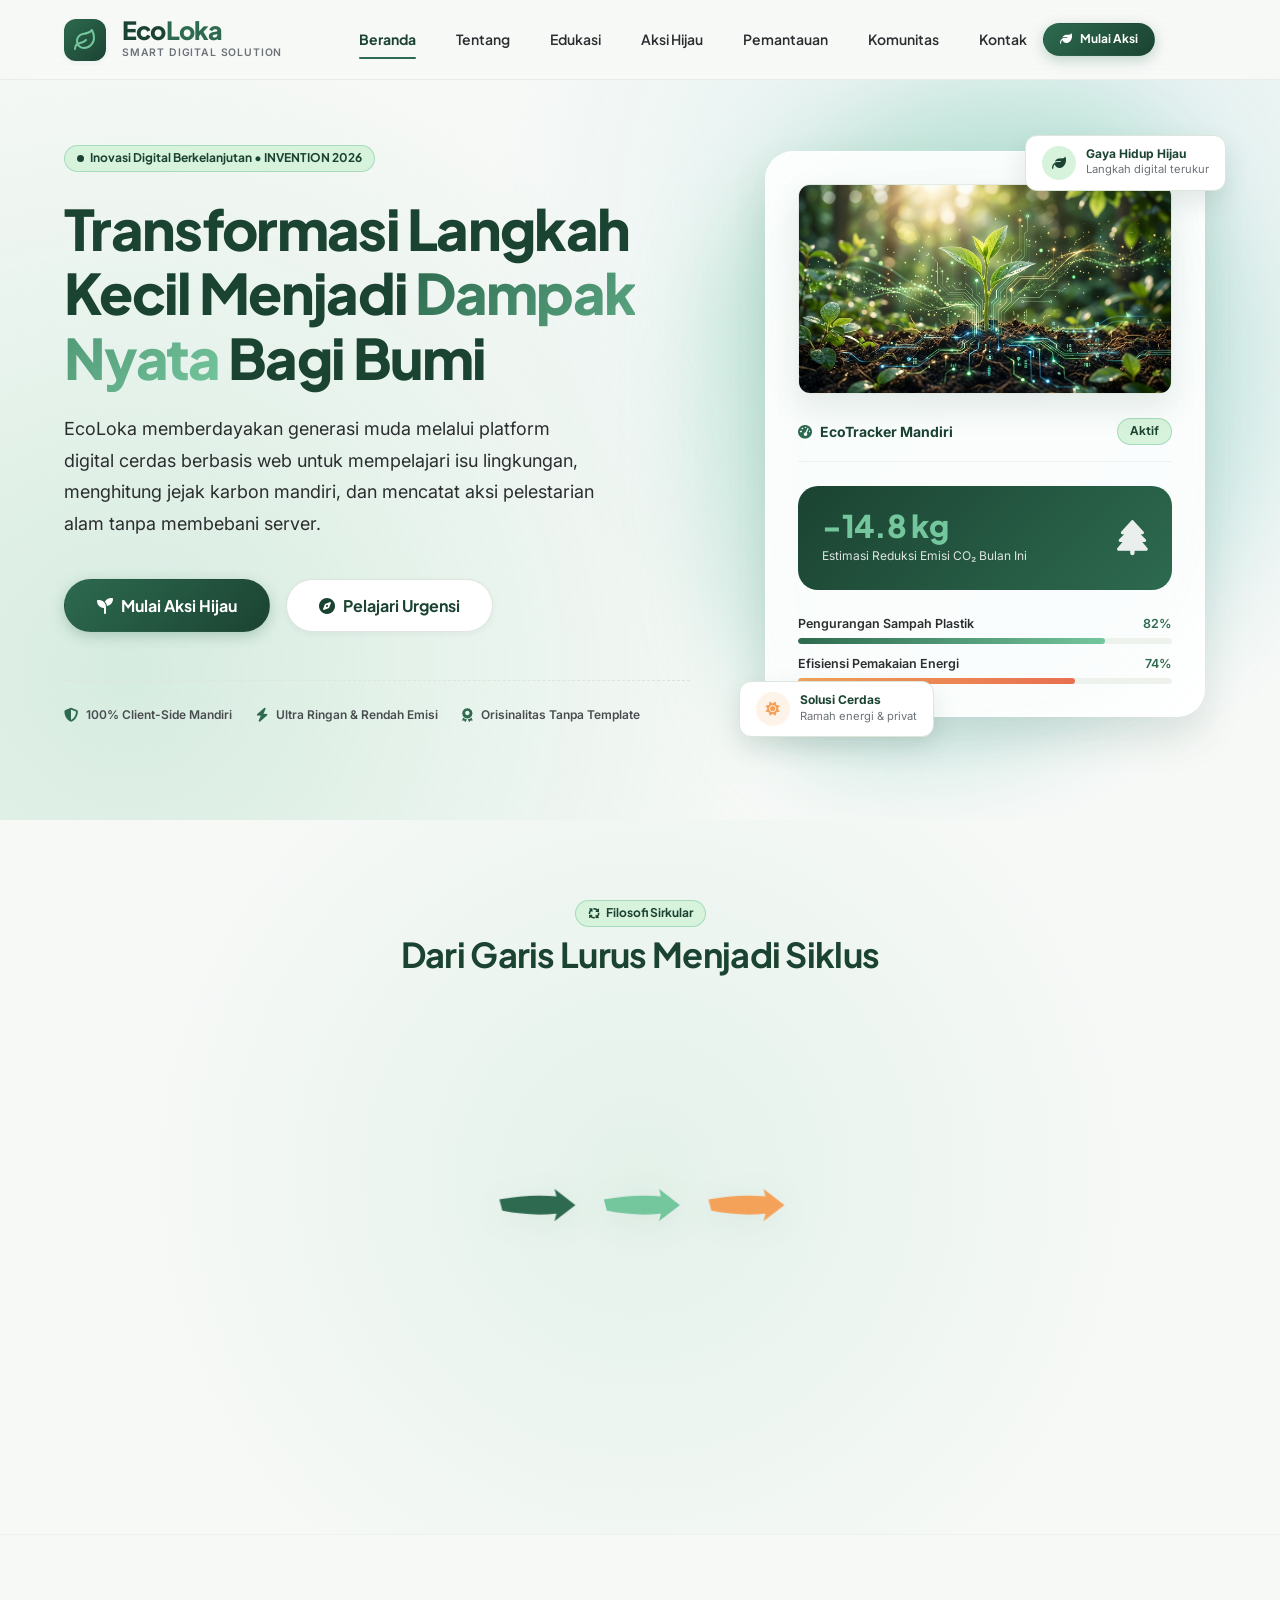
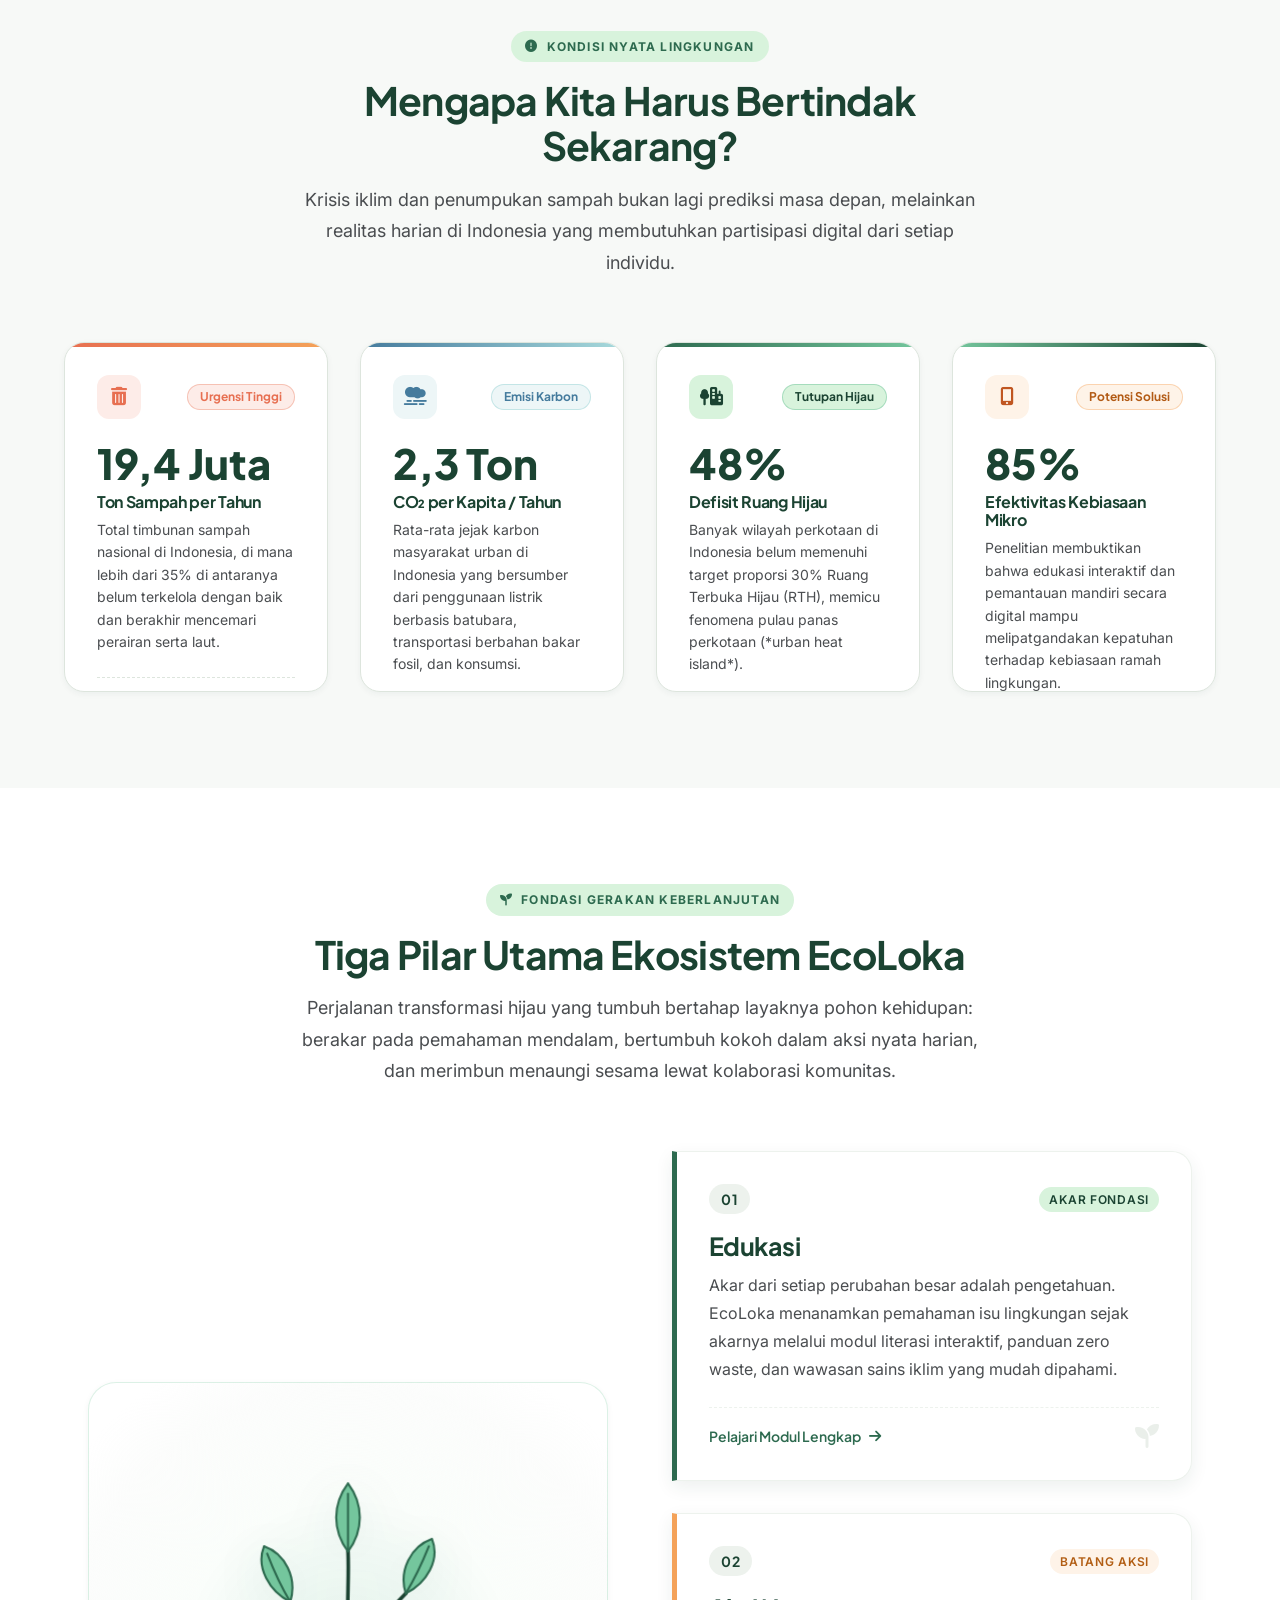
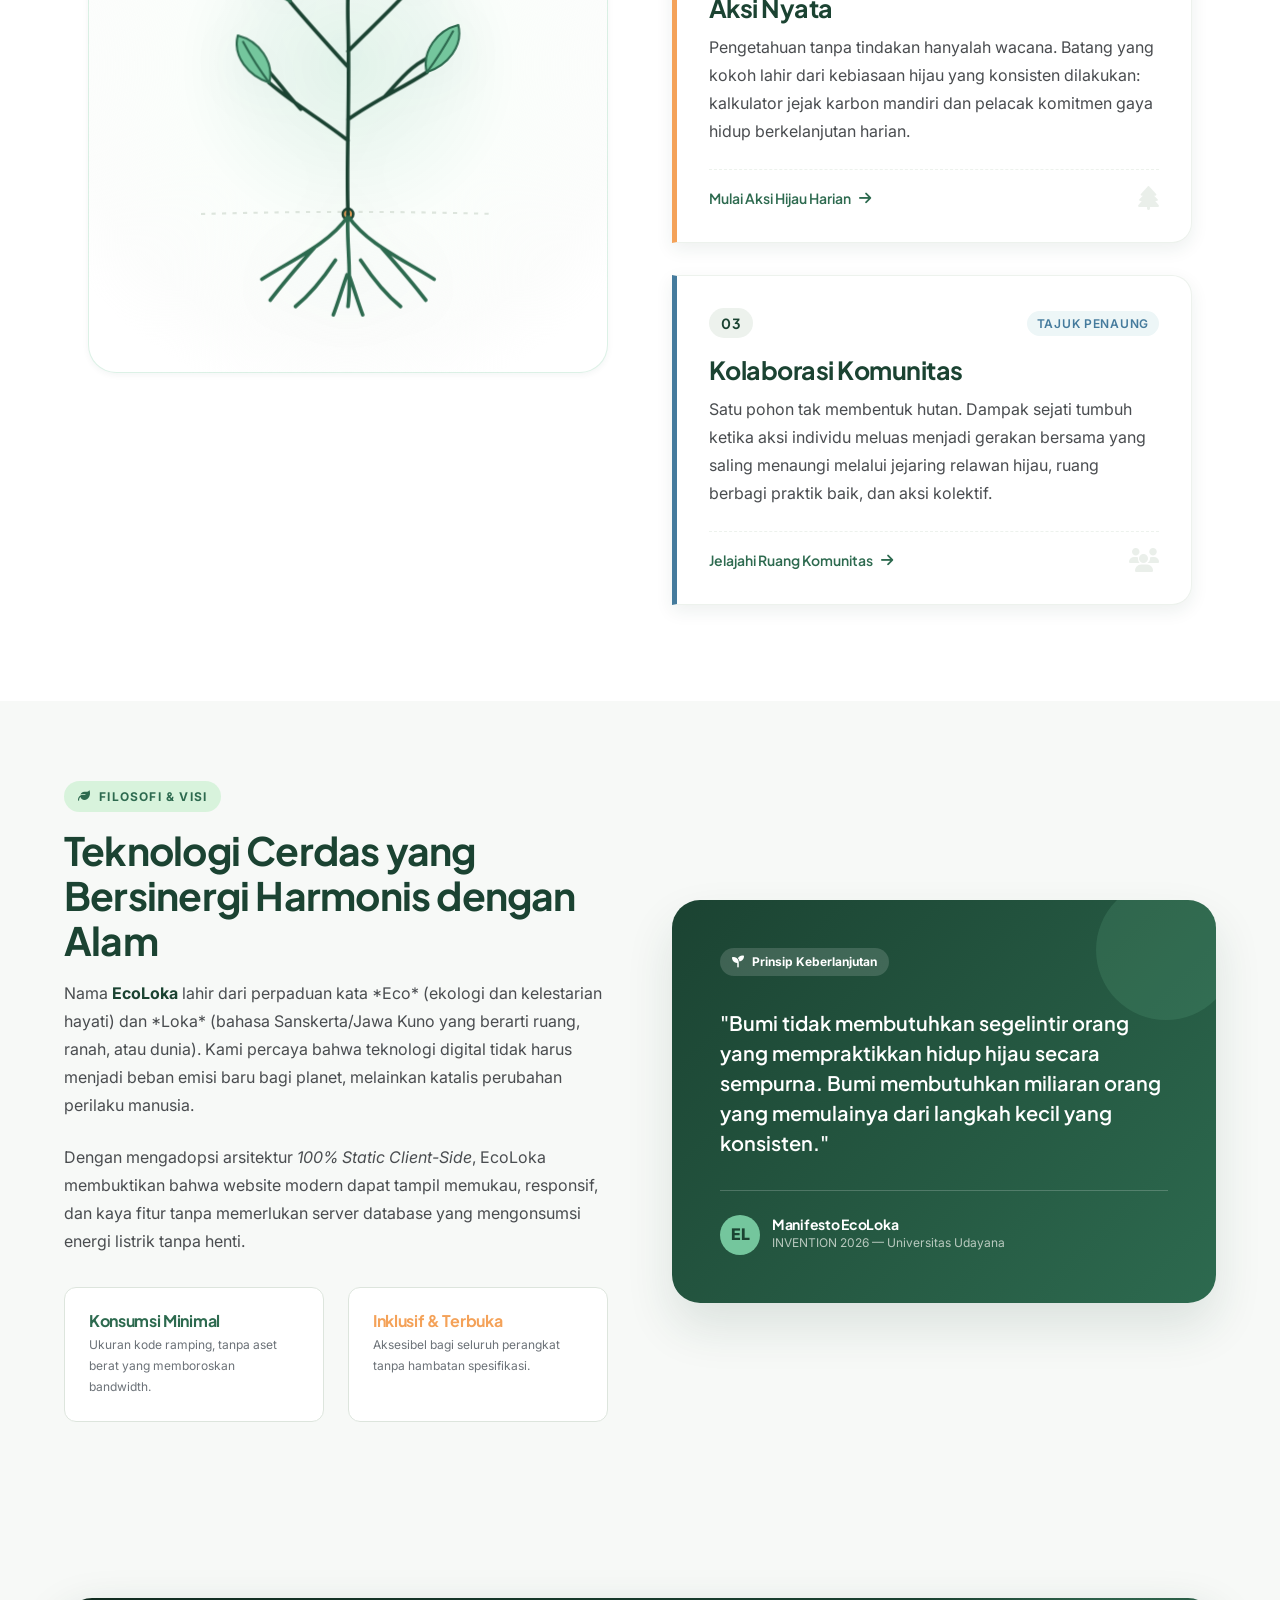
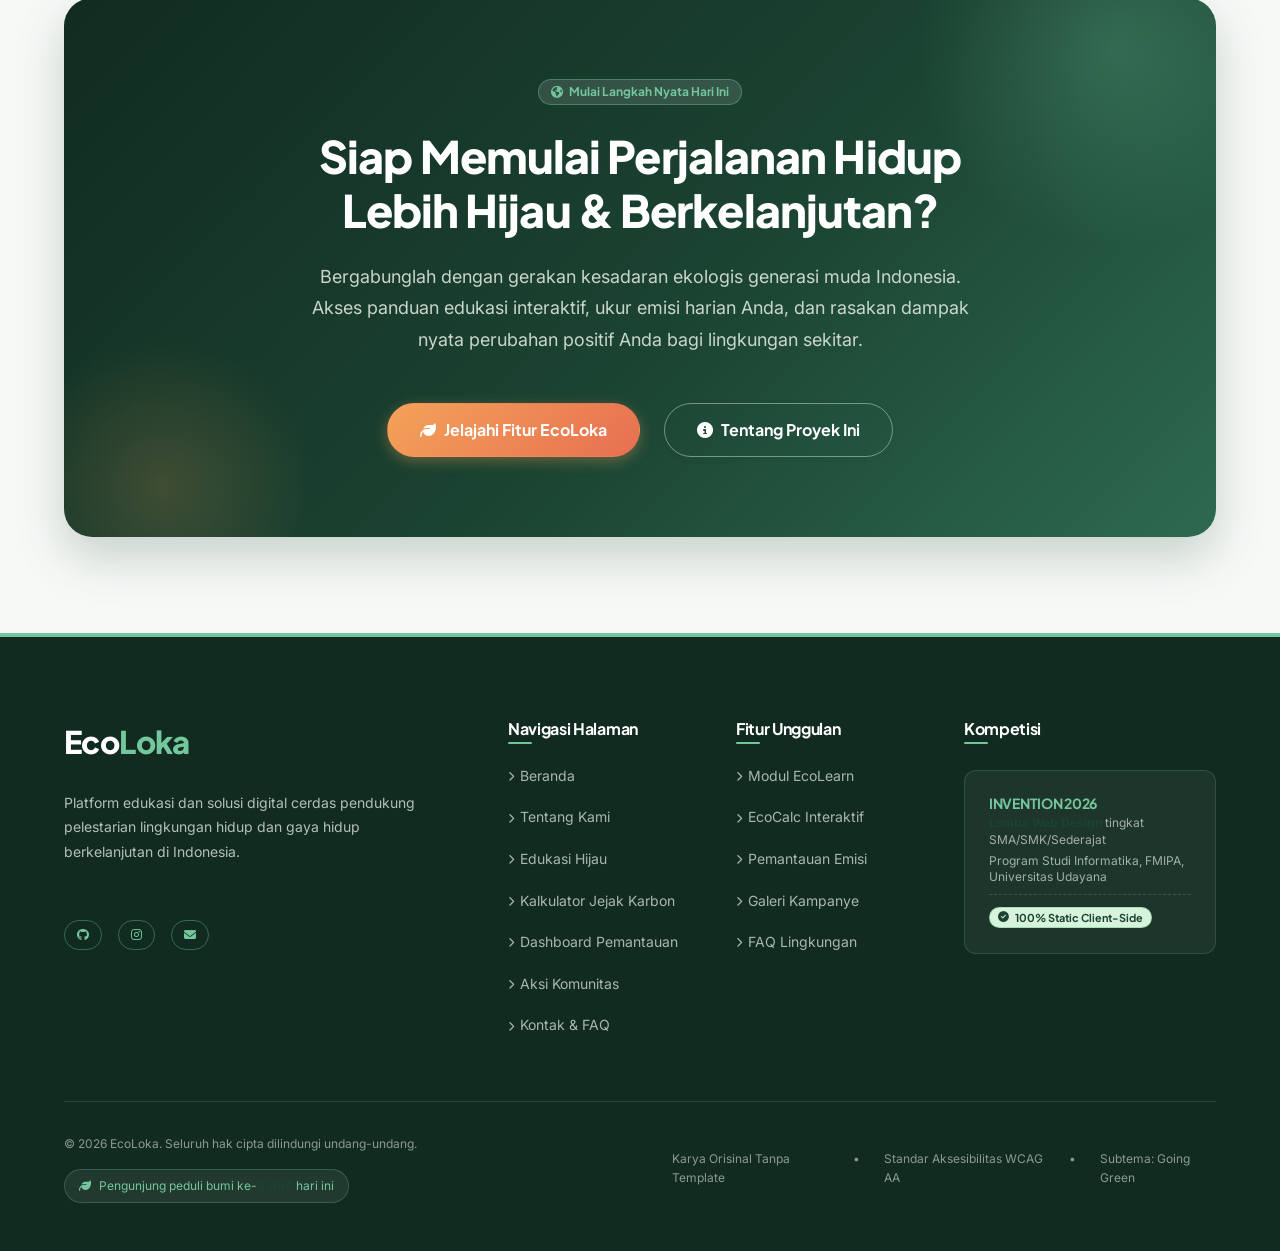
==== commit f6180213: "animasi pohon" ====
--- a/index.html
+++ b/index.html
@@ -35,6 +35,7 @@
   <link rel="stylesheet" href="assets/css/utilities.css">
   <link rel="stylesheet" href="assets/css/animasi-3r.css">
   <link rel="stylesheet" href="assets/css/animasi-kartu.css">
+  <link rel="stylesheet" href="assets/css/animasi-tiga-pilar.css">
 </head>
 <body id="beranda">
 
@@ -138,7 +139,7 @@
             </p>
 
             <div class="hero__actions">
-              <a href="#fitur-utama" class="btn btn--primary btn--lg">
+              <a href="#tigaPilar" class="btn btn--primary btn--lg">
                 <i class="fa-solid fa-seedling" aria-hidden="true"></i>
                 <span>Mulai Aksi Hijau</span>
               </a>
@@ -450,129 +451,141 @@
     </section>
 
     <!-- ----------------------------------------------------------------------
-         SECTION 3: SOLUSI & TIGA PILAR UTAMA (CORE PILLARS)
+         SECTION 3: SOLUSI & TIGA PILAR UTAMA (POHON TUMBUH BERPUTAR)
          ---------------------------------------------------------------------- -->
-    <section class="section section--lg u-bg-white" id="fitur-utama" aria-labelledby="features-title">
+    <section class="section-tiga-pilar section--lg u-bg-white" id="tigaPilar" aria-labelledby="features-title">
+      <!-- Target anchor kompatibilitas tautan lama -->
+      <span id="fitur-utama" class="u-sr-only"></span>
+
       <div class="container">
         
-        <header class="section__header">
+        <header class="section__header" style="text-align: center; margin-bottom: var(--space-8, 64px);">
           <span class="section__tagline">
-            <i class="fa-solid fa-microchip" aria-hidden="true"></i>
-            Inovasi Digital Cerdas
+            <i class="fa-solid fa-seedling" aria-hidden="true"></i>
+            Fondasi Gerakan Keberlanjutan
           </span>
           <h2 class="section__title" id="features-title">Tiga Pilar Utama Ekosistem EcoLoka</h2>
-          <p class="section__subtitle">
-            Kami menggabungkan kekuatan teknologi web modern dengan pemahaman ekologis lokal untuk menciptakan pengalaman pelestarian lingkungan yang menyenangkan, terukur, dan berdampak.
+          <p class="section__subtitle" style="max-width: 720px; margin-inline: auto;">
+            Perjalanan transformasi hijau yang tumbuh bertahap layaknya pohon kehidupan: berakar pada pemahaman mendalam, bertumbuh kokoh dalam aksi nyata harian, dan merimbun menaungi sesama lewat kolaborasi komunitas.
           </p>
         </header>
 
-        <!-- Grid 3 Pilar Solusi -->
-        <div class="grid grid--3-col">
-
-          <!-- Pilar 1: EcoLearn -->
-          <article class="feature-card">
-            <div class="feature-card__badge-wrapper">
-              <span class="badge badge--sprout">Pilar 01 • Edukasi</span>
-              <span style="font-size: 0.8rem; color: var(--color-neutral-soil-muted);">Literasi Hijau</span>
-            </div>
-            <div class="feature-card__icon-box">
-              <i class="fa-solid fa-book-open-reader" aria-hidden="true"></i>
-            </div>
-            <h3 class="feature-card__title">EcoLearn</h3>
-            <p class="feature-card__desc">
-              Pusat literasi keberlanjutan interaktif yang membedah isu lingkungan kompleks menjadi panduan praktis: prinsip zero waste, daur ulang sampah rumah tangga, dan efisiensi energi.
-            </p>
-            <div class="feature-card__highlight-list">
-              <div class="feature-card__highlight-item">
-                <i class="fa-solid fa-check" aria-hidden="true"></i>
-                <span>Modul Zero Waste & Pemilahan Sampah</span>
-              </div>
-              <div class="feature-card__highlight-item">
-                <i class="fa-solid fa-check" aria-hidden="true"></i>
-                <span>Panduan Konservasi Air & Energi Rumahan</span>
-              </div>
-              <div class="feature-card__highlight-item">
-                <i class="fa-solid fa-check" aria-hidden="true"></i>
-                <span>Kuis Interaktif Uji Pemahaman Ekologis</span>
-              </div>
-            </div>
-            <div class="feature-card__footer">
-              <a href="#gabung-aksi" class="feature-card__link">
-                <span>Pelajari Modul Lengkap</span>
-                <i class="fa-solid fa-arrow-right" aria-hidden="true"></i>
-              </a>
-            </div>
-          </article>
-
-          <!-- Pilar 2: EcoCalc -->
-          <article class="feature-card">
-            <div class="feature-card__badge-wrapper">
-              <span class="badge badge--sky">Pilar 02 • Pemantauan</span>
-              <span style="font-size: 0.8rem; color: var(--color-neutral-soil-muted);">Client-Side Tool</span>
-            </div>
-            <div class="feature-card__icon-box">
-              <i class="fa-solid fa-calculator" aria-hidden="true"></i>
-            </div>
-            <h3 class="feature-card__title">EcoCalc</h3>
-            <p class="feature-card__desc">
-              Kalkulator jejak karbon cerdas yang menghitung estimasi emisi gas rumah kaca harian Anda dari transportasi, listrik, dan makanan secara instan di peramban tanpa mengunggah data privasi ke server.
-            </p>
-            <div class="feature-card__highlight-list">
-              <div class="feature-card__highlight-item">
-                <i class="fa-solid fa-check" aria-hidden="true"></i>
-                <span>Perhitungan Cepat Berdasarkan Standar Lokal</span>
-              </div>
-              <div class="feature-card__highlight-item">
-                <i class="fa-solid fa-check" aria-hidden="true"></i>
-                <span>100% Privat — Data Tetap di Perangkat Anda</span>
-              </div>
-              <div class="feature-card__highlight-item">
-                <i class="fa-solid fa-check" aria-hidden="true"></i>
-                <span>Rekomendasi Aksi Reduksi Emisi Personal</span>
-              </div>
-            </div>
-            <div class="feature-card__footer">
-              <a href="#gabung-aksi" class="feature-card__link">
-                <span>Coba Kalkulator Emisi</span>
-                <i class="fa-solid fa-arrow-right" aria-hidden="true"></i>
-              </a>
-            </div>
-          </article>
-
-          <!-- Pilar 3: EcoAction -->
-          <article class="feature-card">
-            <div class="feature-card__badge-wrapper">
-              <span class="badge badge--sun">Pilar 03 • Aksi Nyata</span>
-              <span style="font-size: 0.8rem; color: var(--color-neutral-soil-muted);">Habit Tracker</span>
-            </div>
-            <div class="feature-card__icon-box">
-              <i class="fa-solid fa-list-check" aria-hidden="true"></i>
-            </div>
-            <h3 class="feature-card__title">EcoAction</h3>
-            <p class="feature-card__desc">
-              Pelacak kebiasaan hijau harian yang membantu Anda mempertahankan komitmen: membawa tas belanja sendiri, menghemat air, mematikan peralatan listrik siaga, dan menanam pohon.
-            </p>
-            <div class="feature-card__highlight-list">
-              <div class="feature-card__highlight-item">
-                <i class="fa-solid fa-check" aria-hidden="true"></i>
-                <span>Checklist Kebiasaan Berkelanjutan Harian</span>
-              </div>
-              <div class="feature-card__highlight-item">
-                <i class="fa-solid fa-check" aria-hidden="true"></i>
-                <span>Pencatatan Riwayat via LocalStorage Browser</span>
-              </div>
-              <div class="feature-card__highlight-item">
-                <i class="fa-solid fa-check" aria-hidden="true"></i>
-                <span>Ringkasan Dampak Hijau Kumulatif Anda</span>
-              </div>
-            </div>
-            <div class="feature-card__footer">
-              <a href="#gabung-aksi" class="feature-card__link">
-                <span>Mulai Pelacak Kebiasaan</span>
-                <i class="fa-solid fa-arrow-right" aria-hidden="true"></i>
-              </a>
-            </div>
-          </article>
+        <div class="tiga-pilar__container">
+
+          <!-- KIRI: Ilustrasi pohon tumbuh berputar -->
+          <div class="tiga-pilar__visual">
+            <svg id="pohonTumbuh" class="pohon-svg" viewBox="0 0 400 500"
+                 role="img" aria-label="Ilustrasi pohon tumbuh melambangkan tiga pilar EcoLoka: Edukasi sebagai akar, Aksi Nyata sebagai batang, dan Kolaborasi Komunitas sebagai tajuk daun">
+              
+              <!-- Garis Horizon / Lapisan Tanah (Dashed Soil Guide) -->
+              <path class="pohon-soil-line" d="M 60 380 Q 200 376 340 380" />
+
+              <!-- Tahap 1: Akar / Benih (Pilar 01: Edukasi) -->
+              <g id="tahap-akar" class="pohon-tahap pohon-tahap--akar">
+                <!-- Benih Pusat Kehidupan -->
+                <circle class="pohon-seed-center" cx="200" cy="380" r="5" />
+                <!-- Pola Vektor Akar Mengakar ke Dalam Tanah -->
+                <path d="M 200 380 C 198 405 204 435 200 468 M 200 382 C 182 408 150 422 118 442 M 168 412 C 152 430 138 446 126 462 M 188 424 C 176 442 165 456 150 468 M 200 382 C 218 408 250 422 282 442 M 232 412 C 248 430 262 446 274 462 M 212 424 C 224 442 235 456 250 468 M 199 438 C 194 452 190 466 186 476 M 201 438 C 206 452 210 466 214 476" />
+              </g>
+
+              <!-- Tahap 2: Batang Kokoh & Percabangan (Pilar 02: Aksi Nyata) -->
+              <g id="tahap-batang" class="pohon-tahap pohon-tahap--batang">
+                <!-- Batang Utama Vertikal dan Ranting yang Mendorong ke Atas -->
+                <path d="M 200 380 C 198 330 202 270 200 200 M 200 310 C 175 290 148 275 125 255 M 155 280 C 140 265 128 245 115 235 M 200 290 C 225 272 252 260 275 245 M 235 268 C 250 252 262 235 285 228 M 200 240 C 180 218 162 198 145 178 M 200 225 C 220 205 238 188 255 170 M 200 200 C 199 175 201 155 200 130" />
+              </g>
+
+              <!-- Tahap 3: Tajuk & Daun Mekar Berputar (Pilar 03: Kolaborasi Komunitas) -->
+              <g id="tahap-tajuk" class="pohon-tahap pohon-tahap--tajuk">
+                <!-- Daun 0: Cabang Kiri Bawah -->
+                <g class="daun" data-daun-index="0">
+                  <path d="M 125 255 C 105 248 90 230 95 210 C 115 215 130 235 125 255 Z" />
+                  <path d="M 125 255 Q 112 238 100 216" stroke="var(--color-primary-leaf)" stroke-width="1.5" fill="none" />
+                </g>
+                <!-- Daun 1: Cabang Kanan Bawah -->
+                <g class="daun" data-daun-index="1">
+                  <path d="M 275 245 C 295 238 310 220 305 200 C 285 205 270 225 275 245 Z" />
+                  <path d="M 275 245 Q 288 228 300 206" stroke="var(--color-primary-leaf)" stroke-width="1.5" fill="none" />
+                </g>
+                <!-- Daun 2: Cabang Kiri Atas -->
+                <g class="daun" data-daun-index="2">
+                  <path d="M 145 178 C 125 168 112 145 120 125 C 140 132 152 155 145 178 Z" />
+                  <path d="M 145 178 Q 133 158 123 132" stroke="var(--color-primary-leaf)" stroke-width="1.5" fill="none" />
+                </g>
+                <!-- Daun 3: Cabang Kanan Atas -->
+                <g class="daun" data-daun-index="3">
+                  <path d="M 255 170 C 275 160 288 138 280 118 C 260 125 248 148 255 170 Z" />
+                  <path d="M 255 170 Q 267 150 277 125" stroke="var(--color-primary-leaf)" stroke-width="1.5" fill="none" />
+                </g>
+                <!-- Daun 4: Tajuk Pucuk Atas -->
+                <g class="daun" data-daun-index="4">
+                  <path d="M 200 130 C 185 110 185 85 200 65 C 215 85 215 110 200 130 Z" />
+                  <path d="M 200 130 L 200 75" stroke="var(--color-primary-leaf)" stroke-width="1.5" fill="none" />
+                </g>
+              </g>
+            </svg>
+          </div>
+
+          <!-- KANAN: 3 Kartu Pilar Interaktif -->
+          <div class="tiga-pilar__list">
+            
+            <!-- Kartu 01: Edukasi (Akar Pengetahuan) -->
+            <article class="pilar-card" id="pilarCard-1" data-pilar-index="0">
+              <div class="pilar-card__header">
+                <span class="pilar-card__nomor">01</span>
+                <span class="pilar-card__badge pilar-card__badge--edukasi">Akar Fondasi</span>
+              </div>
+              <h3 class="pilar-card__judul">Edukasi</h3>
+              <p class="pilar-card__deskripsi">
+                Akar dari setiap perubahan besar adalah pengetahuan. EcoLoka menanamkan pemahaman isu lingkungan sejak akarnya melalui modul literasi interaktif, panduan zero waste, dan wawasan sains iklim yang mudah dipahami.
+              </p>
+              <div class="pilar-card__footer">
+                <a href="edukasi.html" class="pilar-card__link">
+                  <span>Pelajari Modul Lengkap</span>
+                  <i class="fa-solid fa-arrow-right" aria-hidden="true"></i>
+                </a>
+                <i class="fa-solid fa-seedling pilar-card__icon-watermark" aria-hidden="true"></i>
+              </div>
+            </article>
+
+            <!-- Kartu 02: Aksi Nyata (Batang Kebiasaan) -->
+            <article class="pilar-card" id="pilarCard-2" data-pilar-index="1">
+              <div class="pilar-card__header">
+                <span class="pilar-card__nomor">02</span>
+                <span class="pilar-card__badge pilar-card__badge--aksi">Batang Aksi</span>
+              </div>
+              <h3 class="pilar-card__judul">Aksi Nyata</h3>
+              <p class="pilar-card__deskripsi">
+                Pengetahuan tanpa tindakan hanyalah wacana. Batang yang kokoh lahir dari kebiasaan hijau yang konsisten dilakukan: kalkulator jejak karbon mandiri dan pelacak komitmen gaya hidup berkelanjutan harian.
+              </p>
+              <div class="pilar-card__footer">
+                <a href="aksi-hijau.html" class="pilar-card__link">
+                  <span>Mulai Aksi Hijau Harian</span>
+                  <i class="fa-solid fa-arrow-right" aria-hidden="true"></i>
+                </a>
+                <i class="fa-solid fa-tree pilar-card__icon-watermark" aria-hidden="true"></i>
+              </div>
+            </article>
+
+            <!-- Kartu 03: Kolaborasi Komunitas (Tajuk Saling Menopang) -->
+            <article class="pilar-card" id="pilarCard-3" data-pilar-index="2">
+              <div class="pilar-card__header">
+                <span class="pilar-card__nomor">03</span>
+                <span class="pilar-card__badge pilar-card__badge--komunitas">Tajuk Penaung</span>
+              </div>
+              <h3 class="pilar-card__judul">Kolaborasi Komunitas</h3>
+              <p class="pilar-card__deskripsi">
+                Satu pohon tak membentuk hutan. Dampak sejati tumbuh ketika aksi individu meluas menjadi gerakan bersama yang saling menaungi melalui jejaring relawan hijau, ruang berbagi praktik baik, dan aksi kolektif.
+              </p>
+              <div class="pilar-card__footer">
+                <a href="komunitas.html" class="pilar-card__link">
+                  <span>Jelajahi Ruang Komunitas</span>
+                  <i class="fa-solid fa-arrow-right" aria-hidden="true"></i>
+                </a>
+                <i class="fa-solid fa-users pilar-card__icon-watermark" aria-hidden="true"></i>
+              </div>
+            </article>
+
+          </div>
 
         </div>
 
@@ -666,7 +679,7 @@
             </p>
 
             <div class="cta-banner__actions">
-              <a href="#fitur-utama" class="btn btn--accent btn--lg">
+              <a href="#tigaPilar" class="btn btn--accent btn--lg">
                 <i class="fa-solid fa-leaf" aria-hidden="true"></i>
                 <span>Jelajahi Fitur EcoLoka</span>
               </a>
@@ -784,5 +797,7 @@
   <script src="assets/js/animasi-3r.js" defer></script>
   <!-- Animasi Kartu Statistik (Card Deal + Flip Reveal) -->
   <script src="assets/js/animasi-kartu-statistik.js" defer></script>
+  <!-- Animasi Pohon Tumbuh Berputar (3 Pilar Utama Ekosistem EcoLoka) -->
+  <script src="assets/js/animasi-tiga-pilar.js" defer></script>
 </body>
 </html>
--- a/assets/css/animasi-tiga-pilar.css
+++ b/assets/css/animasi-tiga-pilar.css
@@ -0,0 +1,324 @@
+/* ==========================================================================
+   ECOLOKA — ANIMASI POHON TUMBUH BERPUTAR (animasi-tiga-pilar.css)
+   Fitur: Rotasi + Pertumbuhan Bertahap (Akar -> Batang -> Tajuk/Daun)
+   Sinkronisasi: 3 Pilar Utama Ekosistem EcoLoka (Edukasi, Aksi Nyata, Komunitas)
+   Mekanisme: Natural Scroll-Linked (Zero Sticky-Pinning) via ScrollUtils
+   Arsitektur: 100% Vanilla CSS & Native SVG (Progressive Enhancement)
+   ========================================================================== */
+
+/* --------------------------------------------------------------------------
+ * 1. SECTION & GRID CONTAINER
+ * -------------------------------------------------------------------------- */
+.section-tiga-pilar {
+  position: relative;
+  padding-block: var(--space-12, 96px);
+  background-color: var(--color-neutral-white);
+  overflow: hidden;
+}
+
+.tiga-pilar__container {
+  display: grid;
+  grid-template-columns: 1fr 1fr;
+  gap: var(--space-8, 64px);
+  align-items: center;
+  max-width: var(--container-max-width, 1200px);
+  margin-inline: auto;
+  padding-inline: var(--container-padding, 1.5rem);
+}
+
+@media (max-width: 900px) {
+  .tiga-pilar__container {
+    grid-template-columns: 1fr;
+    gap: var(--space-6, 48px);
+  }
+}
+
+@media (max-width: 768px) {
+  .section-tiga-pilar {
+    padding-block: var(--space-8, 64px);
+  }
+
+  .tiga-pilar__container {
+    gap: var(--space-4, 32px);
+  }
+}
+
+/* --------------------------------------------------------------------------
+ * 2. VISUAL ILUSTRASI POHON (KOLOM KIRI)
+ * -------------------------------------------------------------------------- */
+.tiga-pilar__visual {
+  position: relative;
+  display: flex;
+  justify-content: center;
+  align-items: center;
+  padding: var(--space-4, 32px);
+  border-radius: var(--radius-xl, 28px);
+  background: radial-gradient(
+    circle at 50% 48%,
+    rgba(116, 198, 157, 0.2) 0%,
+    rgba(216, 243, 220, 0.12) 42%,
+    rgba(247, 249, 247, 0.4) 70%,
+    transparent 85%
+  );
+  border: 1px solid rgba(116, 198, 157, 0.25);
+  box-shadow: var(--shadow-sm);
+}
+
+.pohon-svg {
+  width: 100%;
+  max-width: 420px;
+  height: auto;
+  margin-inline: auto;
+  display: block;
+  overflow: visible;
+  filter: drop-shadow(0 8px 24px rgba(27, 67, 50, 0.08));
+}
+
+/* Pengaturan Transform Origin SVG */
+#tahap-akar {
+  transform-origin: 200px 380px;
+  will-change: transform;
+}
+
+#tahap-batang {
+  transform-origin: 200px 380px;
+  will-change: transform;
+}
+
+/* --------------------------------------------------------------------------
+ * 3. STATE DEFAULT (TANPA JS / GRACEFUL DEGRADATION)
+ * --------------------------------------------------------------------------
+ * Seluruh ilustrasi dan kartu pilar terlihat penuh 100% (opacity: 1)
+ * jika JavaScript dinonaktifkan atau gagal dimuat.
+ */
+.pohon-tahap path,
+.pohon-tahap line {
+  stroke: var(--color-primary-leaf, #2D6A4F);
+  stroke-width: 3.5;
+  fill: none;
+  stroke-linecap: round;
+  stroke-linejoin: round;
+}
+
+/* Penyesuaian warna batang & cabang utama */
+.pohon-tahap--batang path {
+  stroke: var(--color-primary-forest, #1B4332);
+}
+
+/* Penyesuaian warna akar */
+.pohon-tahap--akar path {
+  stroke: var(--color-primary-leaf, #2D6A4F);
+}
+
+/* Daun pada tahap tajuk */
+.pohon-tahap--tajuk .daun path {
+  fill: var(--color-accent-sprout, #74C69D);
+  stroke: var(--color-primary-leaf, #2D6A4F);
+  stroke-width: 2;
+  transition: filter var(--transition-fast, 150ms ease);
+}
+
+.pohon-tahap--tajuk .daun:hover path {
+  fill: var(--color-accent-sprout-light, #95D5B2);
+  filter: drop-shadow(0 2px 6px rgba(45, 106, 79, 0.3));
+}
+
+.pohon-soil-line {
+  stroke: var(--color-neutral-stone, #DDE5DD);
+  stroke-width: 2;
+  stroke-dasharray: 4 6;
+  fill: none;
+}
+
+.pohon-seed-center {
+  fill: var(--color-accent-sun, #F4A259);
+  stroke: var(--color-primary-forest, #1B4332);
+  stroke-width: 2.5;
+}
+
+/* --------------------------------------------------------------------------
+ * 4. KARTU PILAR (KOLOM KANAN) — STATE DEFAULT
+ * -------------------------------------------------------------------------- */
+.tiga-pilar__list {
+  display: flex;
+  flex-direction: column;
+  gap: var(--space-4, 32px);
+}
+
+.pilar-card {
+  position: relative;
+  padding: var(--space-4, 32px);
+  background: var(--color-neutral-white, #FFFFFF);
+  border: 1px solid var(--color-neutral-stone-light, #EDF2ED);
+  border-left: 5px solid var(--color-accent-sun, #F4A259);
+  border-radius: 0 var(--radius-lg, 20px) var(--radius-lg, 20px) 0;
+  box-shadow: var(--shadow-sm);
+  opacity: 1; /* Default: terlihat penuh tanpa JS */
+  transform: none;
+  transition: box-shadow var(--transition-base, 300ms ease),
+              border-color var(--transition-base, 300ms ease);
+}
+
+.pilar-card:hover {
+  box-shadow: var(--shadow-md);
+  border-color: var(--color-neutral-stone);
+}
+
+/* Penyesuaian aksen warna border per-pilar */
+.pilar-card[data-pilar-index="0"] {
+  border-left-color: var(--color-primary-leaf, #2D6A4F);
+}
+
+.pilar-card[data-pilar-index="1"] {
+  border-left-color: var(--color-accent-sun, #F4A259);
+}
+
+.pilar-card[data-pilar-index="2"] {
+  border-left-color: var(--color-accent-sky-dark, #457B9D);
+}
+
+.pilar-card__header {
+  display: flex;
+  align-items: center;
+  justify-content: space-between;
+  margin-bottom: var(--space-2, 16px);
+}
+
+.pilar-card__nomor {
+  display: inline-flex;
+  align-items: center;
+  justify-content: center;
+  font-family: var(--font-family-display);
+  font-size: var(--font-size-sm, 0.875rem);
+  font-weight: var(--font-weight-bold, 700);
+  color: var(--color-primary-forest, #1B4332);
+  background: var(--color-neutral-stone-light, #EDF2ED);
+  padding: 4px 12px;
+  border-radius: var(--radius-full, 9999px);
+  letter-spacing: 0.05em;
+}
+
+.pilar-card__badge {
+  font-size: var(--font-size-xs, 0.75rem);
+  font-weight: var(--font-weight-semibold, 600);
+  padding: 3px 10px;
+  border-radius: var(--radius-full, 9999px);
+  text-transform: uppercase;
+  letter-spacing: 0.06em;
+}
+
+.pilar-card__badge--edukasi {
+  background: var(--color-accent-sprout-soft, #D8F3DC);
+  color: var(--color-primary-forest, #1B4332);
+}
+
+.pilar-card__badge--aksi {
+  background: var(--color-accent-sun-soft, #FEF3E8);
+  color: #B25E14;
+}
+
+.pilar-card__badge--komunitas {
+  background: var(--color-accent-sky-soft, #EDF6F7);
+  color: var(--color-accent-sky-dark, #457B9D);
+}
+
+.pilar-card__judul {
+  font-family: var(--font-family-display);
+  font-size: var(--font-size-xl, 1.563rem);
+  font-weight: var(--font-weight-bold, 700);
+  color: var(--color-primary-forest, #1B4332);
+  margin-bottom: var(--space-1, 8px);
+  line-height: var(--line-height-snug, 1.3);
+}
+
+.pilar-card__deskripsi {
+  font-family: var(--font-family-body);
+  font-size: var(--font-size-base, 1rem);
+  color: var(--color-neutral-soil-light, #4A4D50);
+  line-height: var(--line-height-relaxed, 1.75);
+  margin-bottom: var(--space-3, 24px);
+}
+
+.pilar-card__footer {
+  display: flex;
+  align-items: center;
+  justify-content: space-between;
+  padding-top: var(--space-2, 16px);
+  border-top: 1px dashed var(--color-neutral-stone-light, #EDF2ED);
+}
+
+.pilar-card__link {
+  display: inline-flex;
+  align-items: center;
+  gap: var(--space-1, 8px);
+  font-family: var(--font-family-display);
+  font-size: var(--font-size-sm, 0.875rem);
+  font-weight: var(--font-weight-semibold, 600);
+  color: var(--color-primary-leaf, #2D6A4F);
+  text-decoration: none;
+  transition: color var(--transition-fast), transform var(--transition-fast);
+}
+
+.pilar-card__link:hover {
+  color: var(--color-primary-forest, #1B4332);
+  transform: translateX(4px);
+}
+
+.pilar-card__icon-watermark {
+  font-size: 1.5rem;
+  color: var(--color-neutral-stone);
+  opacity: 0.6;
+}
+
+/* --------------------------------------------------------------------------
+ * 5. KELAS DINAMIS JAVASCRIPT (.js-animasi-aktif)
+ * --------------------------------------------------------------------------
+ * Diaktifkan hanya ketika browser mendukung IntersectionObserver & RAF.
+ */
+.js-animasi-aktif .pohon-tahap--akar path,
+.js-animasi-aktif .pohon-tahap--batang path {
+  stroke-dasharray: var(--path-length, 1000);
+  stroke-dashoffset: var(--path-length, 1000); /* Mulai tersembunyi ("belum digambar") */
+  transition: none; /* Dikontrol manual per-frame via JS requestAnimationFrame */
+}
+
+.js-animasi-aktif .daun {
+  transform-box: fill-box;
+  transform-origin: bottom center; /* Daun "mekar" dari pangkalnya */
+  transform: rotate(-90deg) scale(0.6);
+  opacity: 0;
+  transition: none;
+  will-change: transform, opacity;
+}
+
+.js-animasi-aktif .pilar-card {
+  opacity: 0;
+  transform: translateX(24px);
+  transition: none;
+  will-change: transform, opacity;
+}
+
+/* Highlight kartu saat pilar tercapai secara penuh */
+.js-animasi-aktif .pilar-card.is-pilar-revealed {
+  box-shadow: var(--shadow-md);
+}
+
+/* --------------------------------------------------------------------------
+ * 6. PREFERS-REDUCED-MOTION (AKSESIBILITAS WCAG)
+ * -------------------------------------------------------------------------- */
+@media (prefers-reduced-motion: reduce) {
+  .js-animasi-aktif .pohon-tahap--akar path,
+  .js-animasi-aktif .pohon-tahap--batang path {
+    stroke-dashoffset: 0 !important;
+  }
+
+  .js-animasi-aktif .daun {
+    transform: rotate(0deg) scale(1) !important;
+    opacity: 1 !important;
+  }
+
+  .js-animasi-aktif .pilar-card {
+    opacity: 1 !important;
+    transform: none !important;
+  }
+}
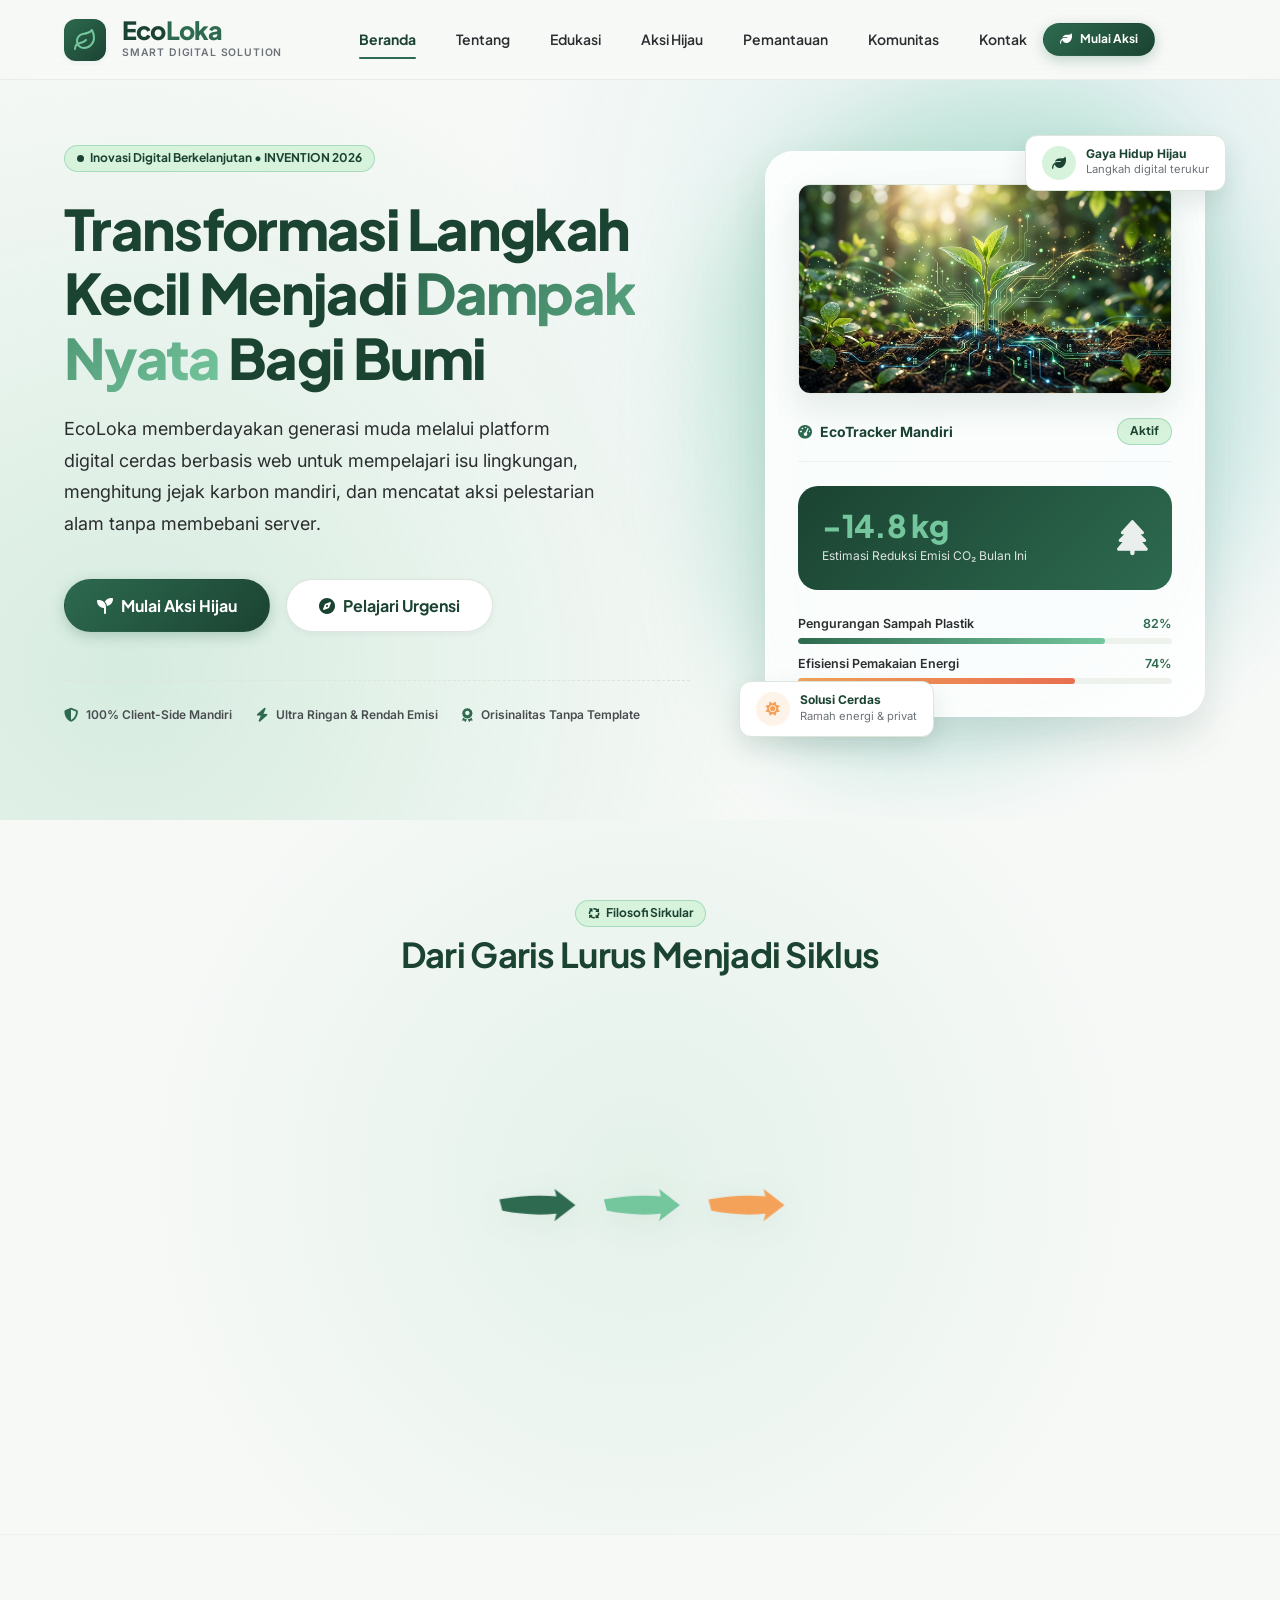
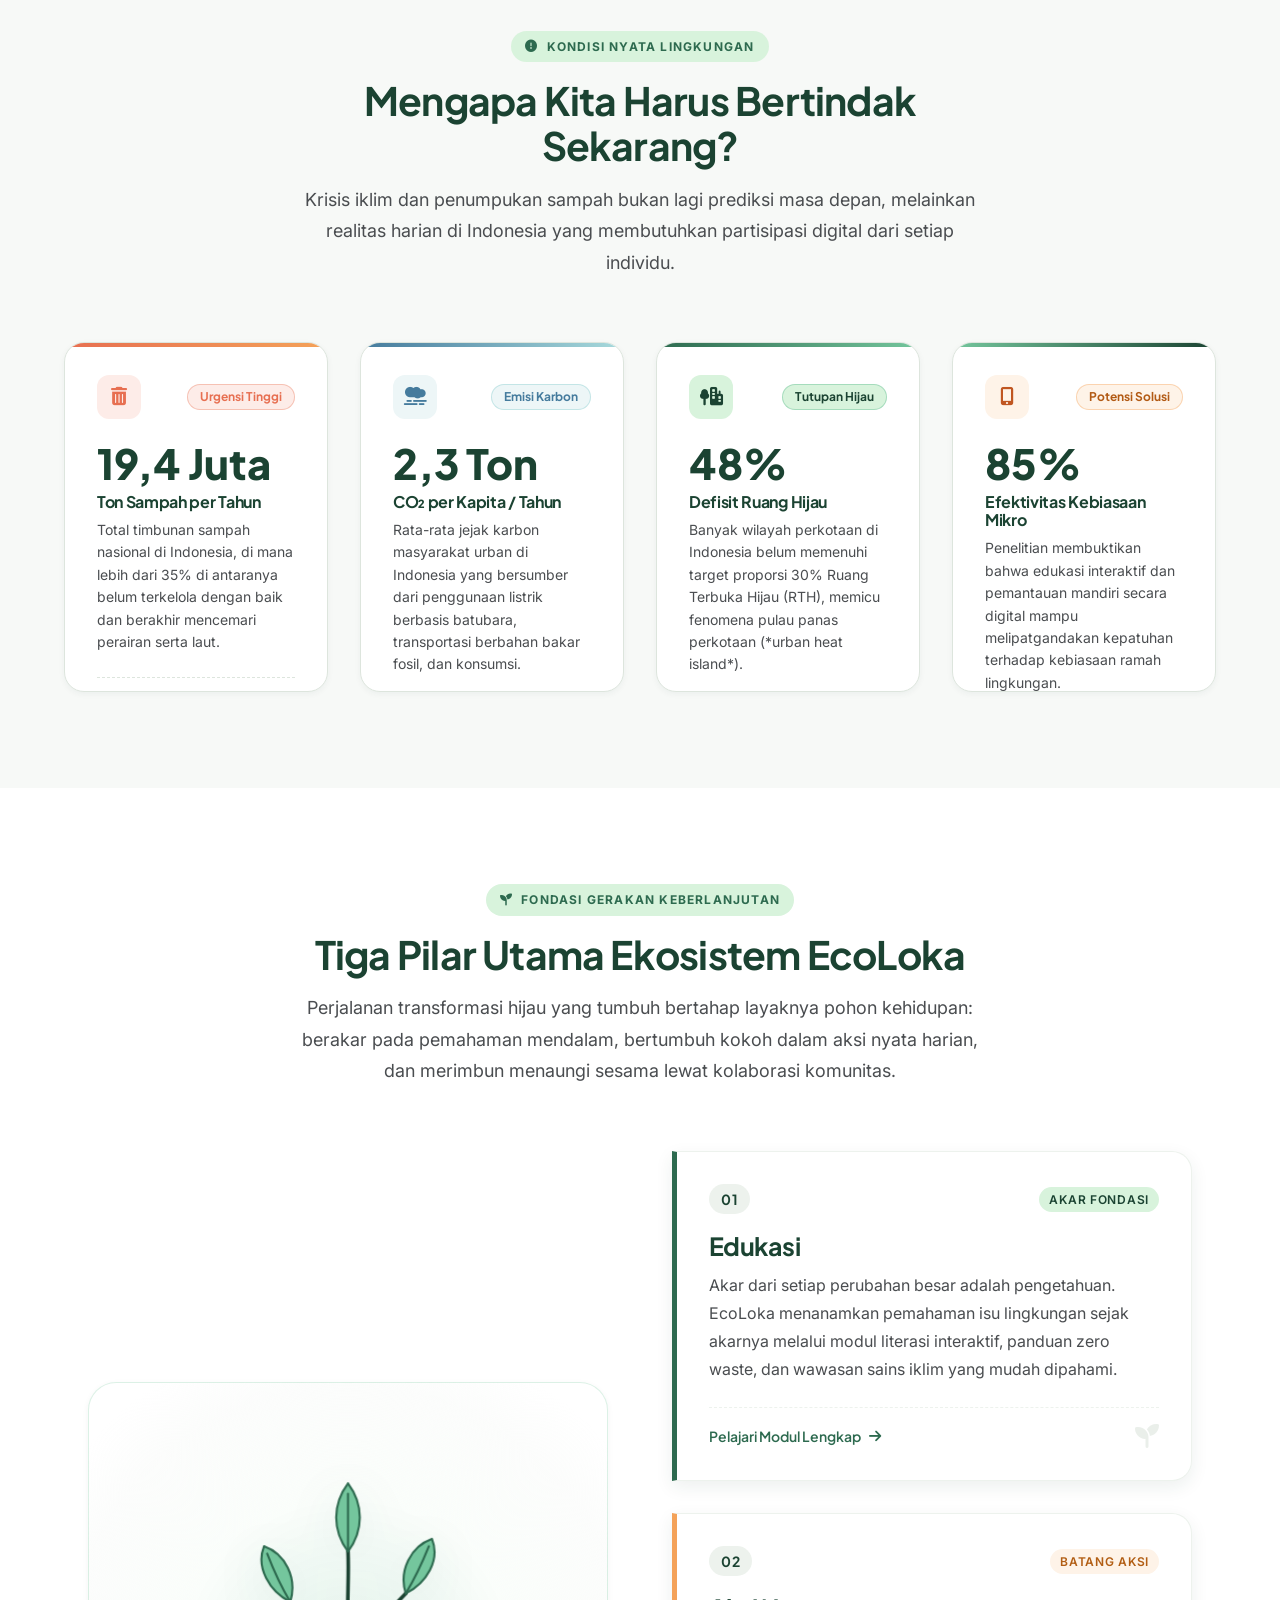
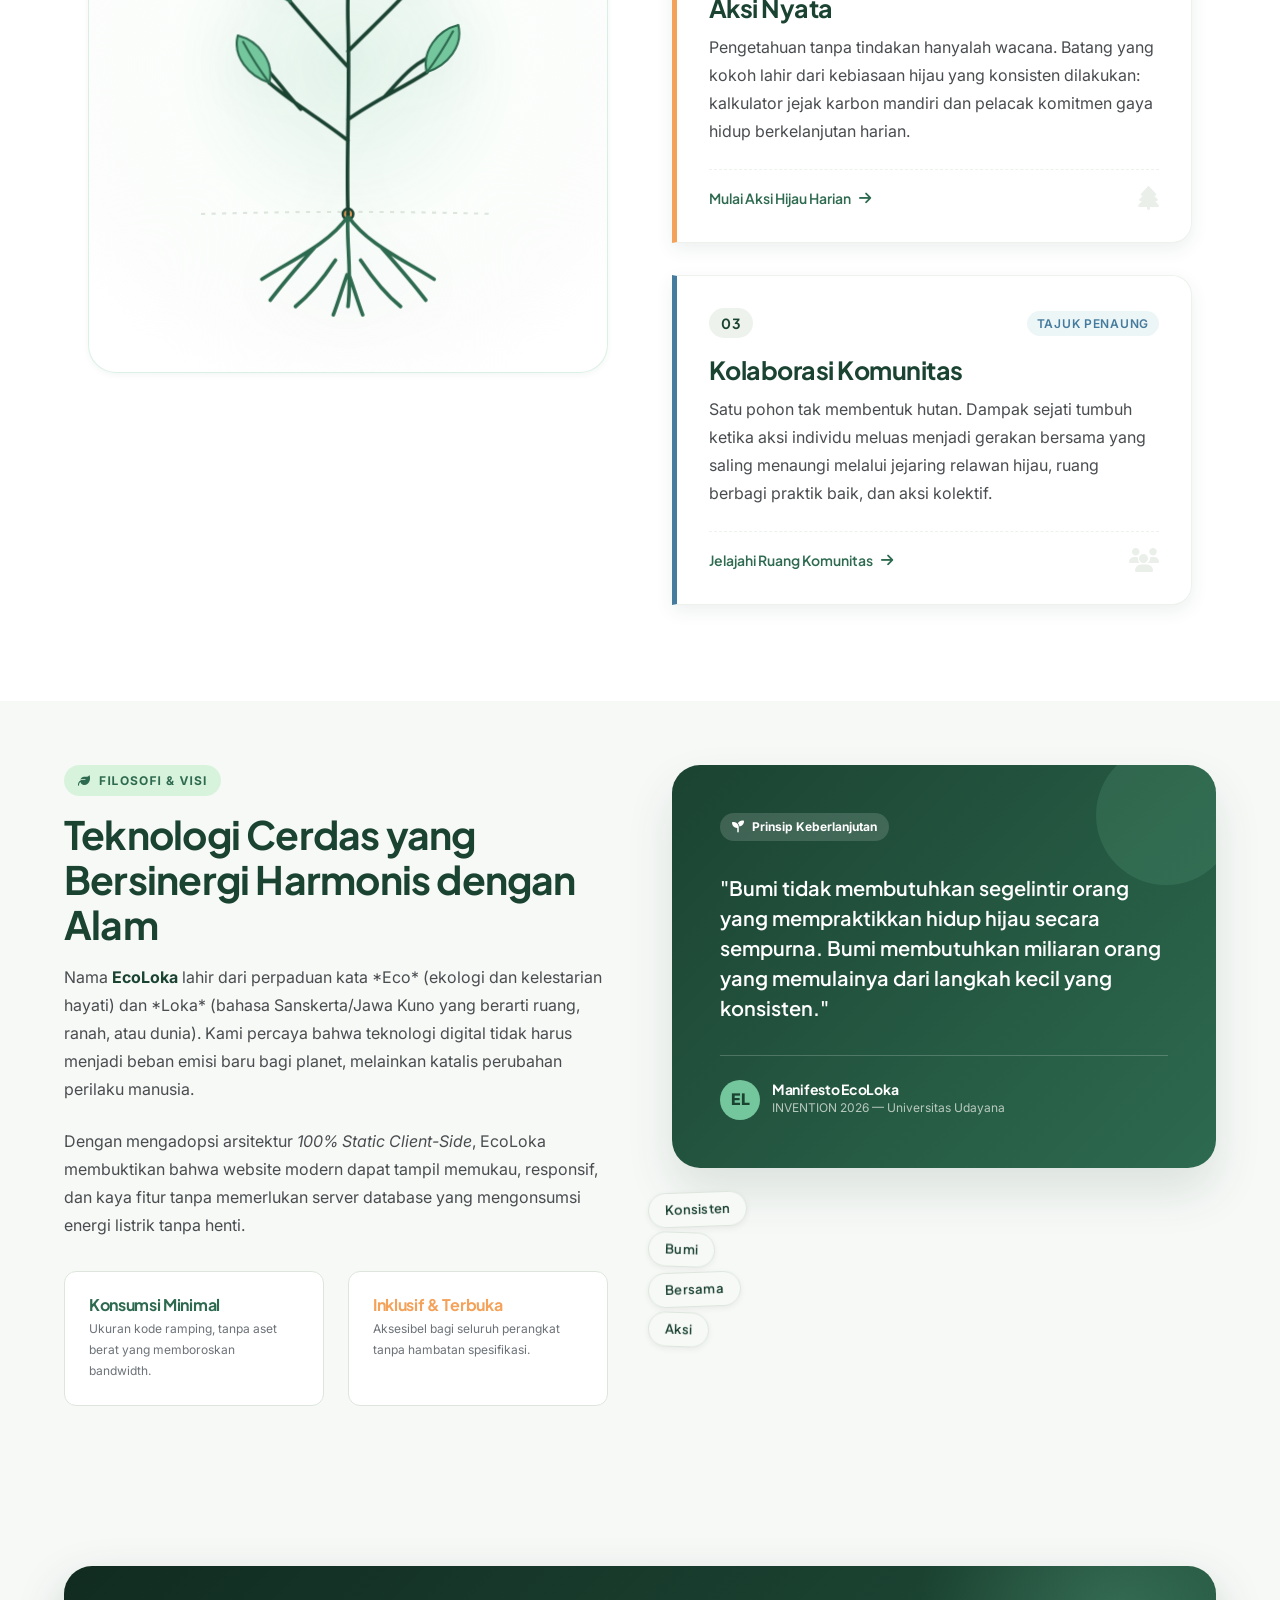
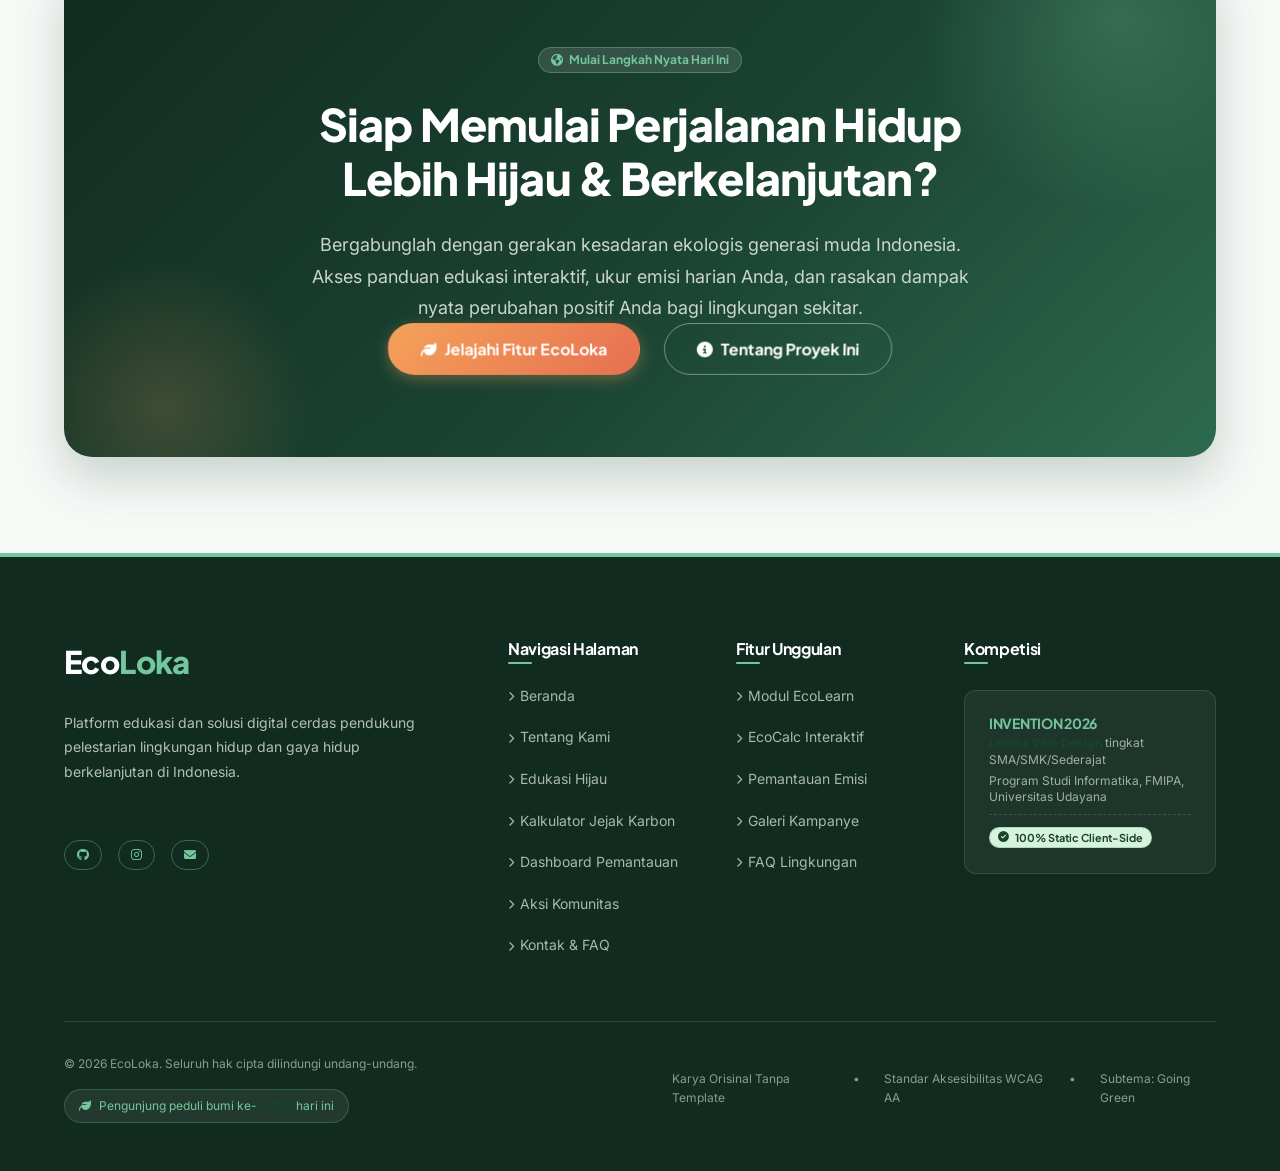
==== commit 04d1b970: "invention versi 1.1" ====
--- a/index.html
+++ b/index.html
@@ -36,6 +36,8 @@
   <link rel="stylesheet" href="assets/css/animasi-3r.css">
   <link rel="stylesheet" href="assets/css/animasi-kartu.css">
   <link rel="stylesheet" href="assets/css/animasi-tiga-pilar.css">
+  <link rel="stylesheet" href="assets/css/animasi-buku-filosofi.css">
+  <link rel="stylesheet" href="assets/css/animasi-lipat-cta.css">
 </head>
 <body id="beranda">
 
@@ -593,13 +595,16 @@
     </section>
 
     <!-- ----------------------------------------------------------------------
-         SECTION 4: TENTANG & FILOSOFI PROYEK (ABOUT SECTION)
+         SECTION 4: TENTANG & FILOSOFI PROYEK (ANIMASI BUKU TERBUKA 3D)
          ---------------------------------------------------------------------- -->
-    <section class="section" id="tentang" aria-labelledby="about-title">
-      <div class="container">
-        <div class="grid grid--2-col" style="align-items: center; gap: var(--space-8);">
-          
-          <div>
+    <section class="section section-filosofi" id="filosofiBuku" aria-labelledby="about-title">
+      <!-- Target anchor untuk navigasi internal -->
+      <span id="tentang" style="position: absolute; top: -80px; visibility: hidden;" aria-hidden="true"></span>
+      <div class="container" style="position: relative;">
+        <div class="filosofi-book">
+
+          <!-- HALAMAN KIRI: konten paragraf yang SUDAH ADA, dipindah apa adanya ke sini -->
+          <div class="filosofi-book__page filosofi-book__page--left" id="bukuHalamanKiri">
             <span class="section__tagline">
               <i class="fa-solid fa-leaf" aria-hidden="true"></i>
               Filosofi & Visi
@@ -624,69 +629,88 @@
             </div>
           </div>
 
-          <!-- Komposisi Estetika Visual Orisinal -->
-          <div style="position: relative;">
-            <div style="background: linear-gradient(135deg, var(--color-primary-forest), var(--color-primary-leaf)); border-radius: var(--radius-xl); padding: var(--space-6); color: var(--color-neutral-white); box-shadow: var(--shadow-xl); position: relative; overflow: hidden;">
-              <div style="position: absolute; top: -20px; right: -20px; width: 140px; height: 140px; background: rgba(116, 198, 157, 0.15); border-radius: var(--radius-full);"></div>
-              
-              <div style="display: inline-flex; align-items: center; gap: 8px; background: rgba(255, 255, 255, 0.15); padding: 4px 12px; border-radius: var(--radius-full); font-size: var(--font-size-xs); font-weight: 700; margin-bottom: var(--space-4);">
-                <i class="fa-solid fa-seedling"></i>
-                <span>Prinsip Keberlanjutan</span>
-              </div>
-
-              <blockquote style="font-family: var(--font-family-display); font-size: var(--font-size-lg); font-weight: 600; line-height: 1.5; margin-bottom: var(--space-4);">
-                "Bumi tidak membutuhkan segelintir orang yang mempraktikkan hidup hijau secara sempurna. Bumi membutuhkan miliaran orang yang memulainya dari langkah kecil yang konsisten."
-              </blockquote>
-
-              <div style="display: flex; align-items: center; gap: 12px; border-top: 1px solid rgba(255, 255, 255, 0.2); padding-top: var(--space-3);">
-                <div style="width: 40px; height: 40px; border-radius: var(--radius-full); background: var(--color-accent-sprout); display: flex; align-items: center; justify-content: center; color: var(--color-primary-forest); font-weight: 800;">
-                  EL
-                </div>
-                <div>
-                  <h5 style="color: var(--color-neutral-white); font-size: var(--font-size-sm); margin: 0;">Manifesto EcoLoka</h5>
-                  <p style="color: rgba(221, 229, 221, 0.8); font-size: 0.75rem; margin: 0;">INVENTION 2026 — Universitas Udayana</p>
-                </div>
-              </div>
-            </div>
-          </div>
-
-        </div>
+          <!-- LIPATAN BUKU (spine) -->
+          <div class="filosofi-book__spine" aria-hidden="true"></div>
+
+          <!-- HALAMAN KANAN: kartu kutipan yang SUDAH ADA, dipindah apa adanya -->
+          <div class="filosofi-book__page filosofi-book__page--right" id="bukuHalamanKanan">
+            <div style="position: relative;">
+              <div style="background: linear-gradient(135deg, var(--color-primary-forest), var(--color-primary-leaf)); border-radius: var(--radius-xl); padding: var(--space-6); color: var(--color-neutral-white); box-shadow: var(--shadow-xl); position: relative; overflow: hidden;">
+                <div style="position: absolute; top: -20px; right: -20px; width: 140px; height: 140px; background: rgba(116, 198, 157, 0.15); border-radius: var(--radius-full);"></div>
+                
+                <div style="display: inline-flex; align-items: center; gap: 8px; background: rgba(255, 255, 255, 0.15); padding: 4px 12px; border-radius: var(--radius-full); font-size: var(--font-size-xs); font-weight: 700; margin-bottom: var(--space-4);">
+                  <i class="fa-solid fa-seedling"></i>
+                  <span>Prinsip Keberlanjutan</span>
+                </div>
+
+                <blockquote style="font-family: var(--font-family-display); font-size: var(--font-size-lg); font-weight: 600; line-height: 1.5; margin-bottom: var(--space-4);">
+                  "Bumi tidak membutuhkan segelintir orang yang mempraktikkan hidup hijau secara sempurna. Bumi membutuhkan miliaran orang yang memulainya dari langkah kecil yang konsisten."
+                </blockquote>
+
+                <div style="display: flex; align-items: center; gap: 12px; border-top: 1px solid rgba(255, 255, 255, 0.2); padding-top: var(--space-3);">
+                  <div style="width: 40px; height: 40px; border-radius: var(--radius-full); background: var(--color-accent-sprout); display: flex; align-items: center; justify-content: center; color: var(--color-primary-forest); font-weight: 800;">
+                    EL
+                  </div>
+                  <div>
+                    <h5 style="color: var(--color-neutral-white); font-size: var(--font-size-sm); margin: 0;">Manifesto EcoLoka</h5>
+                    <p style="color: rgba(221, 229, 221, 0.8); font-size: 0.75rem; margin: 0;">INVENTION 2026 — Universitas Udayana</p>
+                  </div>
+                </div>
+              </div>
+            </div>
+          </div>
+
+        </div>
+
+        <!-- LAPISAN KATA TERBANG: elemen dekoratif, DI-GENERATE oleh JS, bukan ditulis manual di sini -->
+        <div class="filosofi-book__flying-layer" id="flyingLayer" aria-hidden="true"></div>
       </div>
     </section>
 
     <!-- ----------------------------------------------------------------------
-         SECTION 5: CALL TO ACTION (CTA BANNER)
+         SECTION 5: CALL TO ACTION (CTA BANNER Z-FOLD)
          ---------------------------------------------------------------------- -->
-    <section class="section section--lg" id="gabung-aksi" aria-labelledby="cta-title">
+    <section class="section section--lg section-cta" id="ctaSection" aria-labelledby="cta-title">
+      <!-- Target anchor untuk kompatibilitas navigasi internal -->
+      <span id="gabung-aksi" style="position: absolute; top: -80px; visibility: hidden;" aria-hidden="true"></span>
       <div class="container">
         
-        <div class="cta-banner">
+        <div class="cta-banner cta-card" id="ctaCard">
           <div class="cta-banner__decorative-circle cta-banner__decorative-circle--1" aria-hidden="true"></div>
           <div class="cta-banner__decorative-circle cta-banner__decorative-circle--2" aria-hidden="true"></div>
 
           <div class="cta-banner__content">
-            <span class="badge cta-banner__badge">
-              <i class="fa-solid fa-earth-americas" aria-hidden="true"></i>
-              Mulai Langkah Nyata Hari Ini
-            </span>
-
-            <h2 class="cta-banner__title" id="cta-title">
-              Siap Memulai Perjalanan Hidup Lebih Hijau & Berkelanjutan?
-            </h2>
-
-            <p class="cta-banner__desc">
-              Bergabunglah dengan gerakan kesadaran ekologis generasi muda Indonesia. Akses panduan edukasi interaktif, ukur emisi harian Anda, dan rasakan dampak nyata perubahan positif Anda bagi lingkungan sekitar.
-            </p>
-
-            <div class="cta-banner__actions">
-              <a href="#tigaPilar" class="btn btn--accent btn--lg">
-                <i class="fa-solid fa-leaf" aria-hidden="true"></i>
-                <span>Jelajahi Fitur EcoLoka</span>
-              </a>
-              <a href="#tentang" class="btn btn--secondary btn--lg">
-                <i class="fa-solid fa-circle-info" aria-hidden="true"></i>
-                <span>Tentang Proyek Ini</span>
-              </a>
+            <!-- LIPATAN 1: Badge + Heading -->
+            <div class="cta-fold cta-fold--top" id="ctaFold1">
+              <span class="badge cta-banner__badge cta-card__badge">
+                <i class="fa-solid fa-earth-americas" aria-hidden="true"></i>
+                Mulai Langkah Nyata Hari Ini
+              </span>
+
+              <h2 class="cta-banner__title cta-card__heading" id="cta-title">
+                Siap Memulai Perjalanan Hidup Lebih Hijau &amp; Berkelanjutan?
+              </h2>
+            </div>
+
+            <!-- LIPATAN 2: Deskripsi -->
+            <div class="cta-fold cta-fold--middle" id="ctaFold2">
+              <p class="cta-banner__desc cta-card__desc">
+                Bergabunglah dengan gerakan kesadaran ekologis generasi muda Indonesia. Akses panduan edukasi interaktif, ukur emisi harian Anda, dan rasakan dampak nyata perubahan positif Anda bagi lingkungan sekitar.
+              </p>
+            </div>
+
+            <!-- LIPATAN 3: Tombol Aksi -->
+            <div class="cta-fold cta-fold--bottom" id="ctaFold3">
+              <div class="cta-banner__actions cta-card__actions">
+                <a href="#tigaPilar" class="btn btn--accent btn--lg">
+                  <i class="fa-solid fa-leaf" aria-hidden="true"></i>
+                  <span>Jelajahi Fitur EcoLoka</span>
+                </a>
+                <a href="#tentang" class="btn btn--secondary btn--lg">
+                  <i class="fa-solid fa-circle-info" aria-hidden="true"></i>
+                  <span>Tentang Proyek Ini</span>
+                </a>
+              </div>
             </div>
           </div>
         </div>
@@ -799,5 +823,9 @@
   <script src="assets/js/animasi-kartu-statistik.js" defer></script>
   <!-- Animasi Pohon Tumbuh Berputar (3 Pilar Utama Ekosistem EcoLoka) -->
   <script src="assets/js/animasi-tiga-pilar.js" defer></script>
+  <!-- Animasi Buku Terbuka 3D & Kata Terbang (Filosofi & Visi) -->
+  <script src="assets/js/animasi-buku-filosofi.js" defer></script>
+  <!-- Animasi Kartu CTA Z-Fold -->
+  <script src="assets/js/animasi-lipat-cta.js" defer></script>
 </body>
 </html>
--- a/assets/css/components.css
+++ b/assets/css/components.css
@@ -1932,4 +1932,412 @@
   margin-top: var(--space-2);
 }
 
-
+/* --------------------------------------------------------------------------
+   22. KARTU INFORMASI KONTAK (HALAMAN KONTAK)
+   -------------------------------------------------------------------------- */
+.section-info-kontak {
+  padding-block: var(--space-8, 64px);
+}
+
+.info-kontak__header {
+  max-width: 640px;
+  margin-bottom: var(--space-6, 48px);
+}
+
+.info-kontak__heading {
+  font-family: var(--font-family-display);
+  font-size: var(--font-size-3xl, 2rem);
+  font-weight: 700;
+  color: var(--color-primary-forest);
+  margin-top: var(--space-2, 16px);
+  margin-bottom: var(--space-2, 16px);
+  line-height: 1.25;
+}
+
+.info-kontak__desc {
+  font-size: var(--font-size-base, 1rem);
+  color: var(--color-neutral-soil-light);
+  line-height: 1.6;
+}
+
+.info-kontak__grid {
+  display: grid;
+  grid-template-columns: repeat(auto-fit, minmax(240px, 1fr));
+  gap: var(--space-3, 24px);
+}
+
+.kontak-card {
+  background: var(--color-neutral-white, #fff);
+  border: 1px solid var(--color-neutral-stone);
+  border-radius: var(--radius-lg, 16px);
+  padding: var(--space-4, 32px);
+  display: flex;
+  flex-direction: column;
+  gap: var(--space-1, 8px);
+  box-shadow: var(--shadow-sm);
+  transition: transform var(--transition-base, 300ms) ease, box-shadow var(--transition-base, 300ms) ease, border-color var(--transition-base, 300ms) ease;
+}
+
+.kontak-card:hover {
+  transform: translateY(-4px);
+  box-shadow: 0 12px 24px rgba(27, 67, 50, 0.08);
+  border-color: var(--color-accent-sprout);
+}
+
+.kontak-card__icon {
+  width: 44px;
+  height: 44px;
+  display: flex;
+  align-items: center;
+  justify-content: center;
+  background: var(--color-accent-sprout-soft, #D8F3DC);
+  border-radius: var(--radius-full, 50%);
+  color: var(--color-primary-forest, #1B4332);
+  font-size: 1.15rem;
+  margin-bottom: var(--space-1, 8px);
+}
+
+.kontak-card__label {
+  font-size: var(--font-size-xs, 0.75rem);
+  text-transform: uppercase;
+  letter-spacing: 0.06em;
+  font-weight: 700;
+  color: var(--color-neutral-soil-muted);
+}
+
+.kontak-card__value {
+  font-size: var(--font-size-lg, 1.15rem);
+  font-weight: 700;
+  color: var(--color-primary-forest);
+  text-decoration: none;
+  word-break: break-word;
+  transition: color var(--transition-fast, 150ms) ease;
+}
+
+.kontak-card__value:hover {
+  color: var(--color-primary-leaf);
+  text-decoration: underline;
+}
+
+.kontak-card__ket {
+  font-size: var(--font-size-xs, 0.85rem);
+  color: var(--color-neutral-soil-light);
+  line-height: 1.4;
+  margin: 0;
+}
+
+/* --------------------------------------------------------------------------
+   21. CTA INSTAGRAM KOMUNITAS (KANAL RESMI TRANSPARAN)
+   -------------------------------------------------------------------------- */
+.section-cta-instagram {
+  padding-block: var(--space-6, 48px);
+}
+
+.cta-instagram-box {
+  max-width: 580px;
+  margin-inline: auto;
+  text-align: center;
+  background: var(--color-neutral-mist);
+  border: 1px solid var(--color-neutral-stone);
+  border-radius: var(--radius-xl, 20px);
+  padding: var(--space-6, 48px) var(--space-5, 32px);
+  box-shadow: var(--shadow-sm);
+  transition: transform var(--transition-normal), box-shadow var(--transition-normal);
+}
+
+.cta-instagram-box:hover {
+  transform: translateY(-4px);
+  box-shadow: var(--shadow-md);
+}
+
+.cta-instagram-box__icon {
+  display: inline-flex;
+  width: 52px;
+  height: 52px;
+  align-items: center;
+  justify-content: center;
+  background: linear-gradient(135deg, var(--color-accent-sprout-soft), #C7F9CC);
+  border-radius: var(--radius-full, 50%);
+  margin-bottom: var(--space-3, 16px);
+  color: var(--color-primary-forest);
+  font-size: 1.5rem;
+}
+
+.cta-instagram-box__heading {
+  margin-bottom: var(--space-2, 8px);
+  color: var(--color-primary-forest);
+  font-size: var(--font-size-xl, 1.35rem);
+}
+
+.cta-instagram-box__desc {
+  margin-bottom: var(--space-4, 24px);
+  color: var(--color-neutral-soil-light);
+  line-height: var(--line-height-relaxed);
+  font-size: var(--font-size-sm, 0.95rem);
+}
+
+/* --------------------------------------------------------------------------
+   22. MODAL SERTIFIKAT RINGKAS & PRINT-ONLY TEMPLATE (AKSI HIJAU)
+   -------------------------------------------------------------------------- */
+/* Pelindung agar elemen modal lama/baru tidak pernah muncul inline */
+.modal {
+  display: none;
+  position: fixed;
+  inset: 0;
+  background: rgba(27, 67, 50, 0.45);
+  z-index: 1000;
+  align-items: center;
+  justify-content: center;
+}
+
+.modal.is-open {
+  display: flex;
+}
+
+/* Modal Overlay Ringkas */
+.modal-overlay {
+  position: fixed;
+  inset: 0;
+  background: rgba(27, 67, 50, 0.45); /* var(--color-primary-forest) dengan transparansi */
+  display: flex;
+  align-items: center;
+  justify-content: center;
+  z-index: 1000;
+  opacity: 0;
+  visibility: hidden;
+  transition: opacity var(--transition-base, 300ms) ease;
+}
+
+.modal-overlay.is-open {
+  opacity: 1;
+  visibility: visible;
+}
+
+.modal-box {
+  background: #fff;
+  border-radius: var(--radius-lg, 16px);
+  padding: var(--space-6, 32px);
+  max-width: 420px;
+  width: 90%;
+  position: relative;
+  transform: scale(0.92) translateY(12px);
+  transition: transform var(--transition-base, 300ms) ease;
+  box-shadow: 0 20px 48px rgba(17, 43, 32, 0.25);
+}
+
+.modal-overlay.is-open .modal-box {
+  transform: scale(1) translateY(0);
+}
+
+.modal-box__close {
+  position: absolute;
+  top: 12px;
+  right: 12px;
+  background: none;
+  border: none;
+  font-size: 1.5rem;
+  line-height: 1;
+  cursor: pointer;
+  color: var(--color-neutral-soil);
+  padding: 4px 8px;
+  border-radius: var(--radius-sm, 4px);
+  transition: color var(--transition-fast, 150ms) ease, background-color var(--transition-fast, 150ms) ease;
+}
+
+.modal-box__close:hover {
+  color: var(--color-primary-forest);
+  background-color: var(--color-neutral-stone-light, #EDF2ED);
+}
+
+.modal-box__title {
+  margin-bottom: var(--space-2, 8px);
+  color: var(--color-primary-forest);
+  font-size: var(--font-size-lg, 1.25rem);
+}
+
+.modal-box__desc {
+  color: var(--color-neutral-soil);
+  margin-bottom: var(--space-4, 16px);
+  font-size: 0.9rem;
+}
+
+.modal-box__label {
+  display: block;
+  font-size: 0.85rem;
+  font-weight: 600;
+  margin-bottom: var(--space-2, 8px);
+  color: var(--color-primary-forest);
+}
+
+.modal-box__input {
+  width: 100%;
+  padding: 12px 16px;
+  border: 1px solid var(--color-neutral-stone);
+  border-radius: var(--radius-md, 8px);
+  font-size: 1rem;
+  margin-bottom: var(--space-2, 8px);
+  box-sizing: border-box;
+  background-color: var(--color-neutral-white);
+  color: var(--color-neutral-soil);
+  font-family: inherit;
+}
+
+.modal-box__input:focus {
+  outline: 2px solid var(--color-primary-leaf);
+  outline-offset: 2px;
+}
+
+.modal-box__error {
+  display: block;
+  color: var(--color-alert-warning, #E76F51);
+  font-size: 0.8rem;
+  margin-bottom: var(--space-2, 8px);
+}
+
+.modal-box__actions {
+  display: flex;
+  gap: var(--space-3, 16px);
+  margin-top: var(--space-4, 16px);
+}
+
+.modal-box__actions .btn {
+  flex: 1;
+  justify-content: center;
+}
+
+/* Hormati preferensi pengguna sensitif gerakan */
+@media (prefers-reduced-motion: reduce) {
+  .modal-overlay,
+  .modal-box {
+    transition: none;
+  }
+}
+
+/* ==========================================================================
+   TEMPLATE SERTIFIKAT PRINT (HANYA AKTIF SAAT CETAK / SAVE AS PDF)
+   ========================================================================== */
+/* SEMBUNYIKAN TOTAL dari tampilan layar normal */
+.certificate-print-only {
+  display: none;
+}
+
+/* HANYA tampil & diformat rapi saat mode print (termasuk "Save as PDF") */
+@media print {
+  /* Sembunyikan SELURUH elemen halaman lain saat mode print diaktifkan */
+  body > *:not(.certificate-print-only) {
+    display: none !important;
+  }
+
+  .certificate-print-only {
+    display: block !important;
+    position: static !important;
+  }
+
+  .certificate {
+    width: 100%;
+    padding: 48px;
+    text-align: center;
+    font-family: var(--font-heading, var(--font-family-display, 'Plus Jakarta Sans', sans-serif));
+    border: 6px double var(--color-primary-forest, #1B4332);
+    box-sizing: border-box;
+    background: #FFF !important;
+  }
+
+  .certificate__header {
+    display: flex;
+    justify-content: space-between;
+    font-size: 0.85rem;
+    margin-bottom: 32px;
+    color: var(--color-primary-forest, #1B4332);
+  }
+
+  .certificate__brand {
+    font-weight: 800;
+    font-size: 1.15rem;
+  }
+
+  .certificate__event {
+    font-weight: 600;
+  }
+
+  .certificate__title {
+    font-size: 2rem;
+    letter-spacing: 0.05em;
+    color: var(--color-primary-forest, #1B4332);
+    margin-bottom: 16px;
+    font-weight: 800;
+  }
+
+  .certificate__intro {
+    font-size: 0.9rem;
+    color: var(--color-neutral-soil-light, #555);
+    margin-bottom: 8px;
+  }
+
+  .certificate__nama {
+    font-size: 1.75rem;
+    margin: 24px 0;
+    color: var(--color-primary-leaf, #2D6A4F);
+    border-bottom: 2px solid var(--color-accent-sun, #F4A259);
+    display: inline-block;
+    padding-bottom: 8px;
+    font-weight: 700;
+  }
+
+  .certificate__deskripsi {
+    max-width: 560px;
+    margin: 0 auto 32px;
+    font-family: var(--font-body, var(--font-family-base, 'Inter', sans-serif));
+    line-height: 1.6;
+    color: var(--color-neutral-soil, #2B2D2F);
+  }
+
+  .certificate__stats {
+    display: grid;
+    grid-template-columns: 1fr 1fr;
+    gap: 16px;
+    max-width: 480px;
+    margin: 0 auto 32px;
+    text-align: left;
+  }
+
+  .certificate__stat {
+    background: #F7F9F7;
+    padding: 12px 16px;
+    border-radius: 8px;
+    border: 1px solid var(--color-neutral-stone, #DDE5DD);
+  }
+
+  .certificate__stat-label {
+    display: block;
+    font-size: 0.75rem;
+    text-transform: uppercase;
+    opacity: 0.7;
+    margin-bottom: 4px;
+    color: var(--color-neutral-soil-muted, #6C7278);
+  }
+
+  .certificate__stat-value {
+    display: block;
+    font-weight: 700;
+    color: var(--color-primary-forest, #1B4332);
+    font-size: 1rem;
+  }
+
+  .certificate__footer {
+    margin-top: 32px;
+    font-size: 0.85rem;
+    color: var(--color-neutral-soil, #2B2D2F);
+  }
+
+  .certificate__footer p {
+    margin: 4px 0;
+  }
+
+  /* Pastikan warna tetap tercetak (beberapa browser default mematikan warna background saat print) */
+  * {
+    -webkit-print-color-adjust: exact;
+    print-color-adjust: exact;
+  }
+}
+
--- a/assets/css/animasi-buku-filosofi.css
+++ b/assets/css/animasi-buku-filosofi.css
@@ -0,0 +1,135 @@
+/* ==========================================================================
+   ECOLOKA — ANIMASI BUKU TERBUKA & KATA TERBANG (animasi-buku-filosofi.css)
+   Fitur: Book-Open 3D Transform + Flying Text Accent (Filosofi & Visi)
+   Proyek: Website Lomba Web Design INVENTION 2026 — Universitas Udayana
+   Arsitektur: 100% Client-Side Vanilla CSS (Zero External Animation Library)
+   ========================================================================== */
+
+/* --------------------------------------------------------------------------
+ * 1. SECTION & WRAPPER UTAMA BUKU 3D
+ * -------------------------------------------------------------------------- */
+.section-filosofi {
+  padding-block: var(--space-8, 64px);
+  overflow: visible;
+  position: relative;
+}
+
+.filosofi-book {
+  position: relative;
+  display: grid;
+  grid-template-columns: 1fr 1fr;
+  gap: var(--space-8, 64px);
+  perspective: 2200px; /* Jarak pandang 3D — semakin besar, efek lipat semakin halus/tidak ekstrem */
+  align-items: start; /* Kolom kanan sejajar atas, memberi ruang kosong alami di bawah kartu */
+}
+
+@media (max-width: 768px) {
+  .filosofi-book {
+    grid-template-columns: 1fr;
+    perspective: 1400px;
+    gap: var(--space-6, 32px);
+  }
+}
+
+/* --------------------------------------------------------------------------
+ * 2. DUA HALAMAN BUKU (KIRI & KANAN)
+ * -------------------------------------------------------------------------- */
+.filosofi-book__page {
+  transform-style: preserve-3d;
+  backface-visibility: hidden;
+  will-change: transform;
+  /* STATE DEFAULT (tanpa JS): datar terbuka penuh, seperti section asli */
+  transform: rotateY(0deg);
+}
+
+.filosofi-book__page--left {
+  transform-origin: right center; /* Berputar dari sisi lipatan (kanan halaman kiri) */
+}
+
+.filosofi-book__page--right {
+  transform-origin: left center; /* Berputar dari sisi lipatan (kiri halaman kanan) */
+}
+
+/* --------------------------------------------------------------------------
+ * 3. LIPATAN TENGAH BUKU (SPINE)
+ * -------------------------------------------------------------------------- */
+.filosofi-book__spine {
+  position: absolute;
+  top: 0;
+  bottom: 0;
+  left: 50%;
+  width: 2px;
+  transform: translateX(-50%);
+  background: linear-gradient(
+    to bottom,
+    transparent,
+    var(--color-primary-forest, #1B4332),
+    transparent
+  );
+  opacity: 0; /* Default tidak terlihat kecuali saat animasi scroll berjalan */
+  pointer-events: none;
+  z-index: 2;
+}
+
+@media (max-width: 768px) {
+  .filosofi-book__spine {
+    display: none;
+  }
+}
+
+/* --------------------------------------------------------------------------
+ * 4. LAPISAN KATA TERBANG DEKORATIF (FLYING WORDS LAYER)
+ * -------------------------------------------------------------------------- */
+.filosofi-book__flying-layer {
+  position: absolute;
+  inset: 0;
+  pointer-events: none; /* Tidak boleh mengganggu interaksi/klik pengguna */
+  overflow: visible;
+  z-index: 10;
+}
+
+.flying-word {
+  position: absolute;
+  top: 0;
+  left: 0;
+  font-family: var(--font-heading, var(--font-family-display, 'Plus Jakarta Sans', sans-serif));
+  font-style: normal; /* DIHAPUS: sebelumnya italic */
+  font-weight: 600;
+  font-size: 13px;
+  letter-spacing: 0.02em;
+  color: var(--color-primary-forest, #1B4332);
+  background: var(--color-neutral-mist, #F7F9F7);
+  border: 1px solid var(--color-neutral-stone, #DDE5DD);
+  padding: 6px 16px;
+  border-radius: 999px; /* bentuk pil, konsisten dengan badge "FILOSOFI & VISI" yang sudah ada */
+  opacity: 0;
+  white-space: nowrap;
+  box-shadow: 0 2px 6px rgba(0, 0, 0, 0.06);
+  will-change: transform, opacity;
+  pointer-events: none;
+  user-select: none;
+  /* writing-mode DIHAPUS — kembali ke orientasi horizontal normal */
+}
+
+/* Nonaktifkan total lapisan kata terbang di layout satu-kolom (mobile) —
+   karena tidak ada gutter/spine yang tersisa untuk ditempati */
+@media (max-width: 768px) {
+  .filosofi-book__flying-layer {
+    display: none;
+  }
+}
+
+/* --------------------------------------------------------------------------
+ * 5. AKSESIBILITAS WCAG (PREFERS-REDUCED-MOTION)
+ * -------------------------------------------------------------------------- */
+@media (prefers-reduced-motion: reduce) {
+  .filosofi-book__page {
+    transform: rotateY(0deg) !important;
+    transition: none !important;
+    will-change: auto !important;
+  }
+  .filosofi-book__spine,
+  .filosofi-book__flying-layer {
+    display: none !important;
+  }
+}
--- a/assets/css/animasi-lipat-cta.css
+++ b/assets/css/animasi-lipat-cta.css
@@ -0,0 +1,56 @@
+/* ==========================================================================
+   ECOLOKA — ANIMASI KARTU CTA Z-FOLD (animasi-lipat-cta.css)
+   Fitur: 3D Z-Fold Letter Unfold (Surat Komitmen Terbuka)
+   Section: Call To Action ("Siap Memulai Perjalanan Hidup Lebih Hijau")
+   Proyek: Website Lomba Web Design INVENTION 2026 — Universitas Udayana
+   Arsitektur: 100% Client-Side Vanilla CSS (Zero External Animation Library)
+   ========================================================================== */
+
+/* --------------------------------------------------------------------------
+ * 1. PERSPEKTIF 3D PADA KARTU CTA
+ * -------------------------------------------------------------------------- */
+.cta-card {
+  position: relative;
+  perspective: 1800px; /* Menghasilkan rotasi 3D yang elegan dan natural */
+}
+
+.cta-banner__content {
+  transform-style: preserve-3d;
+  perspective: 1800px;
+}
+
+/* --------------------------------------------------------------------------
+ * 2. TIGA LIPATAN KONTEN KARTU (Z-FOLD)
+ * -------------------------------------------------------------------------- */
+.cta-fold {
+  transform-style: preserve-3d;
+  backface-visibility: hidden;
+  will-change: transform, opacity;
+  /* STATE DEFAULT (tanpa JS): terbuka penuh, identik dengan tampilan asli */
+  transform: rotateX(0deg);
+  opacity: 1;
+}
+
+/* Setiap lipatan berputar dari engsel tepi atasnya sendiri */
+.cta-fold--top {
+  transform-origin: top center;
+}
+
+.cta-fold--middle {
+  transform-origin: top center;
+}
+
+.cta-fold--bottom {
+  transform-origin: top center;
+}
+
+/* --------------------------------------------------------------------------
+ * 3. AKSESIBILITAS WCAG (PREFERS-REDUCED-MOTION)
+ * -------------------------------------------------------------------------- */
+@media (prefers-reduced-motion: reduce) {
+  .cta-fold {
+    transform: rotateX(0deg) !important;
+    opacity: 1 !important;
+    transition: none !important;
+  }
+}
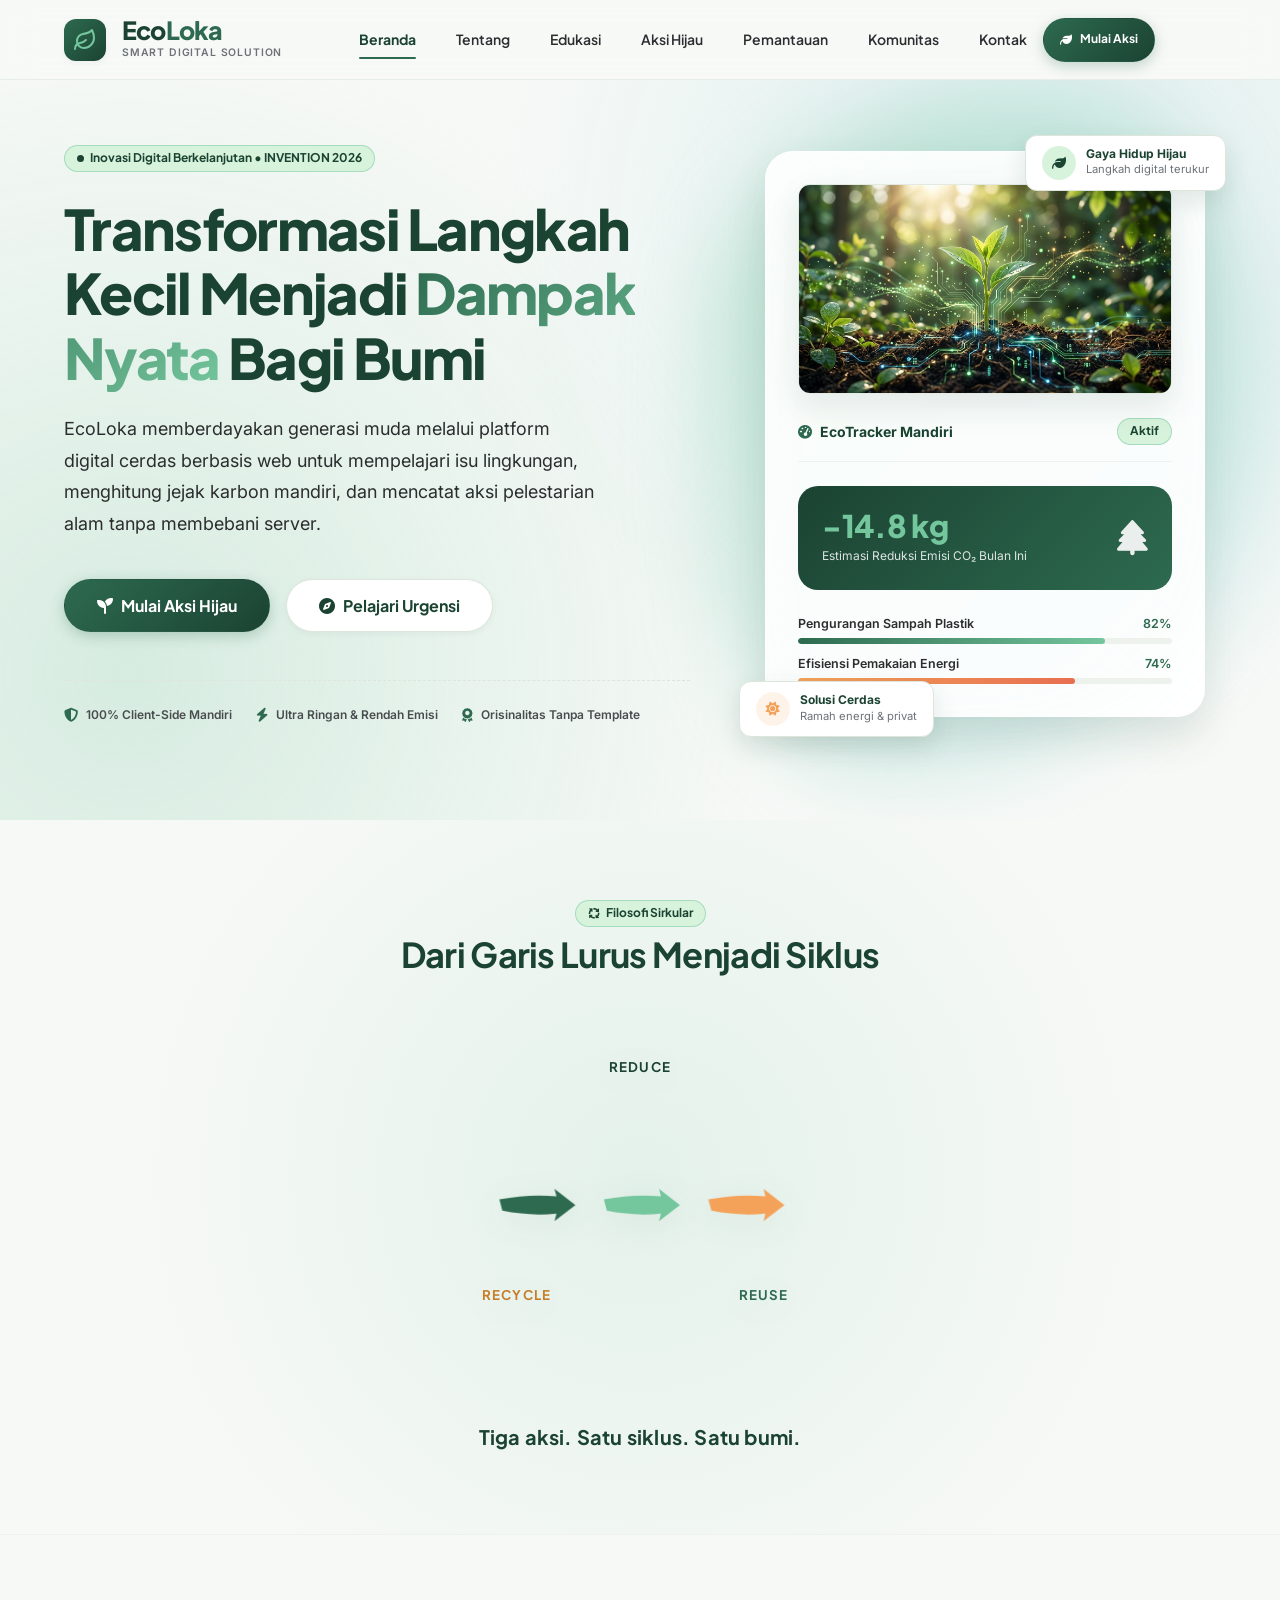
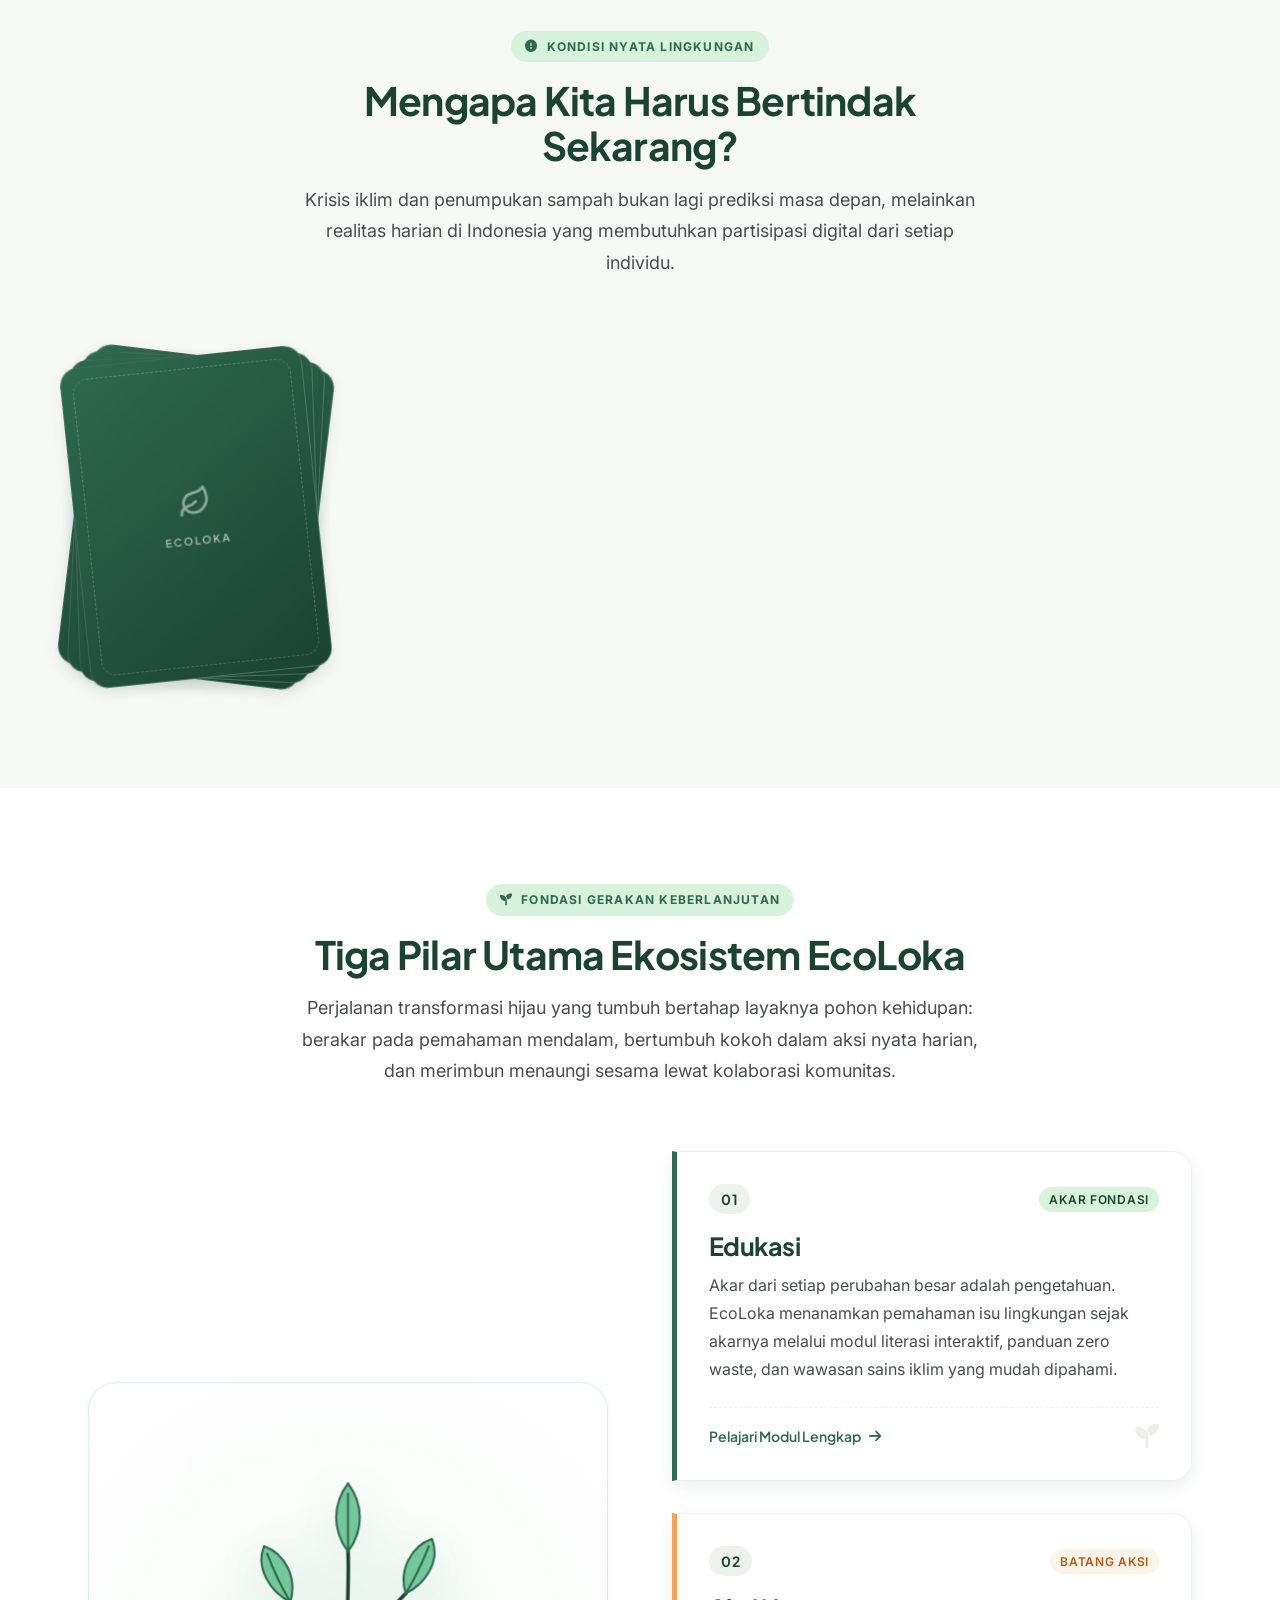
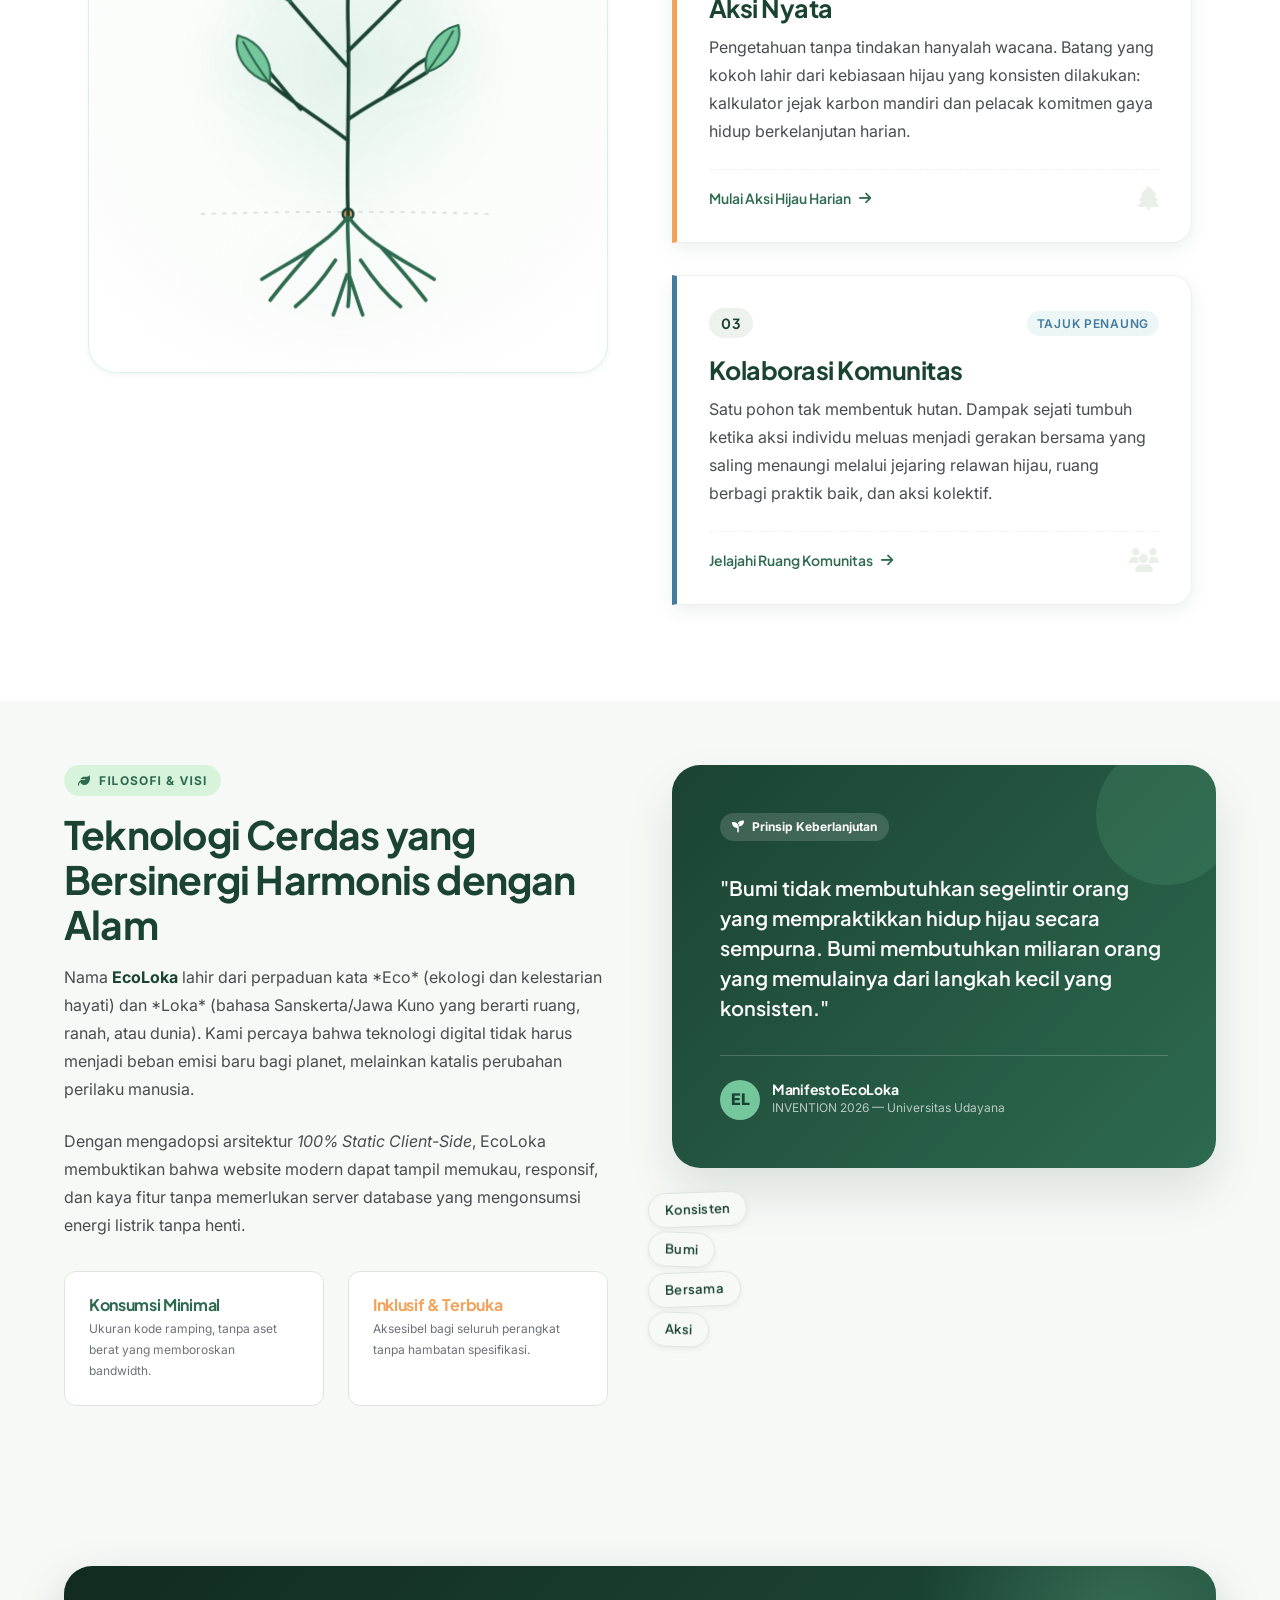
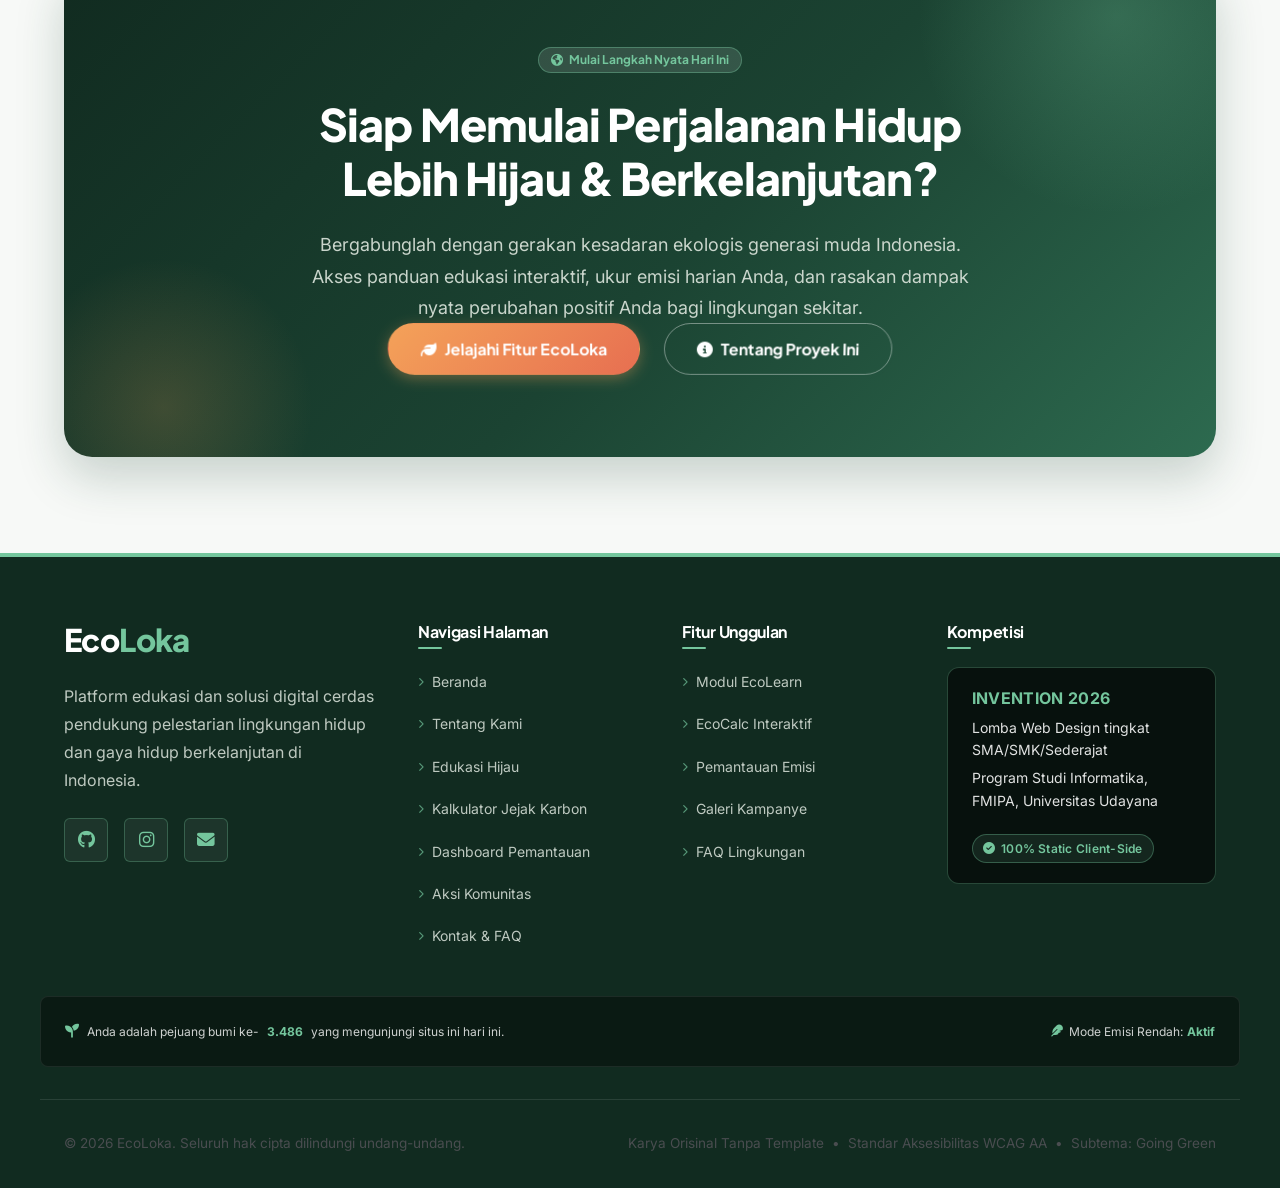
==== commit a0dade9a: "feat: responsivitas penuh, optimasi performa lintas perangkat, dan standardisasi footer terpadu" ====
--- a/index.html
+++ b/index.html
@@ -721,102 +721,101 @@
   </main>
 
   <!-- ========================================================================
-       FOOTER
+       FOOTER (STANDAR TERPADU ECOLOKA)
        ======================================================================== -->
-  <footer class="footer" id="kontak">
-    <div class="container">
-      
-      <div class="footer__grid">
-        
-        <!-- Kolom 1: Profil Brand & Visi -->
-        <div class="footer__brand">
-          <div class="footer__brand-title">
-            Eco<span>Loka</span>
-          </div>
-          <p class="footer__desc">
-            Platform edukasi dan solusi digital cerdas pendukung pelestarian lingkungan hidup dan gaya hidup berkelanjutan di Indonesia.
+  <footer class="footer">
+    <div class="footer__grid">
+      <!-- Kolom 1: Brand -->
+      <div class="footer__brand">
+        <p class="footer__logo">Eco<span>Loka</span></p>
+        <p class="footer__tagline">
+          Platform edukasi dan solusi digital cerdas pendukung pelestarian lingkungan hidup dan gaya hidup berkelanjutan di Indonesia.
+        </p>
+        <div class="footer__sosial">
+          <a href="https://github.com" target="_blank" rel="noopener noreferrer" class="footer__ikon-sosial" aria-label="GitHub Repository">
+            <i class="fa-brands fa-github" aria-hidden="true"></i>
+          </a>
+          <a href="https://instagram.com" target="_blank" rel="noopener noreferrer" class="footer__ikon-sosial" aria-label="Instagram Resmi">
+            <i class="fa-brands fa-instagram" aria-hidden="true"></i>
+          </a>
+          <a href="mailto:ecoloka.invention@example.com" class="footer__ikon-sosial" aria-label="Email Kontak">
+            <i class="fa-solid fa-envelope" aria-hidden="true"></i>
+          </a>
+        </div>
+      </div>
+
+      <!-- Kolom 2: Navigasi Halaman -->
+      <nav class="footer__kolom" aria-label="Navigasi halaman footer">
+        <h3 class="footer__judul-kolom">Navigasi Halaman</h3>
+        <ul class="footer__daftar-tautan">
+          <li><a href="index.html">Beranda</a></li>
+          <li><a href="tentang.html">Tentang Kami</a></li>
+          <li><a href="edukasi.html">Edukasi Hijau</a></li>
+          <li><a href="aksi-hijau.html#kalkulator">Kalkulator Jejak Karbon</a></li>
+          <li><a href="pemantauan.html">Dashboard Pemantauan</a></li>
+          <li><a href="komunitas.html">Aksi Komunitas</a></li>
+          <li><a href="kontak.html">Kontak &amp; FAQ</a></li>
+        </ul>
+      </nav>
+
+      <!-- Kolom 3: Fitur Unggulan -->
+      <nav class="footer__kolom" aria-label="Fitur unggulan footer">
+        <h3 class="footer__judul-kolom">Fitur Unggulan</h3>
+        <ul class="footer__daftar-tautan">
+          <li><a href="edukasi.html#modul">Modul EcoLearn</a></li>
+          <li><a href="aksi-hijau.html#kalkulator">EcoCalc Interaktif</a></li>
+          <li><a href="pemantauan.html#emisi">Pemantauan Emisi</a></li>
+          <li><a href="komunitas.html#galeri">Galeri Kampanye</a></li>
+          <li><a href="kontak.html#faq">FAQ Lingkungan</a></li>
+        </ul>
+      </nav>
+
+      <!-- Kolom 4: Kompetisi -->
+      <div class="footer__kolom">
+        <h3 class="footer__judul-kolom">Kompetisi</h3>
+        <div class="footer__kartu-kompetisi">
+          <p class="footer__kompetisi-judul">INVENTION 2026</p>
+          <p class="footer__kompetisi-detail">
+            Lomba Web Design tingkat SMA/SMK/Sederajat
           </p>
-          <div style="display: flex; gap: var(--space-2); margin-top: var(--space-1);">
-            <a href="https://github.com" target="_blank" rel="noopener noreferrer" class="btn btn--outline btn--sm" style="color: var(--color-accent-sprout); border-color: rgba(116, 198, 157, 0.4); padding: 8px 12px;" aria-label="GitHub Repository">
-              <i class="fa-brands fa-github" aria-hidden="true"></i>
-            </a>
-            <a href="https://instagram.com" target="_blank" rel="noopener noreferrer" class="btn btn--outline btn--sm" style="color: var(--color-accent-sprout); border-color: rgba(116, 198, 157, 0.4); padding: 8px 12px;" aria-label="Instagram Resmi">
-              <i class="fa-brands fa-instagram" aria-hidden="true"></i>
-            </a>
-            <a href="mailto:ecoloka.invention@example.com" class="btn btn--outline btn--sm" style="color: var(--color-accent-sprout); border-color: rgba(116, 198, 157, 0.4); padding: 8px 12px;" aria-label="Email Kontak">
-              <i class="fa-solid fa-envelope" aria-hidden="true"></i>
-            </a>
-          </div>
-        </div>
-
-        <!-- Kolom 2: Navigasi Cepat (7 Halaman Terencana) -->
-        <div>
-          <h4 class="footer__col-title">Navigasi Halaman</h4>
-          <ul class="footer__links">
-            <li><a href="index.html" class="footer__link"><i class="fa-solid fa-chevron-right" style="font-size: 10px;"></i> Beranda</a></li>
-            <li><a href="tentang.html" class="footer__link"><i class="fa-solid fa-chevron-right" style="font-size: 10px;"></i> Tentang Kami</a></li>
-            <li><a href="edukasi.html" class="footer__link"><i class="fa-solid fa-chevron-right" style="font-size: 10px;"></i> Edukasi Hijau</a></li>
-            <li><a href="aksi-hijau.html" class="footer__link"><i class="fa-solid fa-chevron-right" style="font-size: 10px;"></i> Kalkulator Jejak Karbon</a></li>
-            <li><a href="pemantauan.html" class="footer__link"><i class="fa-solid fa-chevron-right" style="font-size: 10px;"></i> Dashboard Pemantauan</a></li>
-            <li><a href="komunitas.html" class="footer__link"><i class="fa-solid fa-chevron-right" style="font-size: 10px;"></i> Aksi Komunitas</a></li>
-            <li><a href="kontak.html" class="footer__link"><i class="fa-solid fa-chevron-right" style="font-size: 10px;"></i> Kontak & FAQ</a></li>
-          </ul>
-        </div>
-
-        <!-- Kolom 3: Fitur Unggulan -->
-        <div>
-          <h4 class="footer__col-title">Fitur Unggulan</h4>
-          <ul class="footer__links">
-            <li><a href="edukasi.html" class="footer__link"><i class="fa-solid fa-chevron-right" style="font-size: 10px;"></i> Modul EcoLearn</a></li>
-            <li><a href="aksi-hijau.html" class="footer__link"><i class="fa-solid fa-chevron-right" style="font-size: 10px;"></i> EcoCalc Interaktif</a></li>
-            <li><a href="pemantauan.html" class="footer__link"><i class="fa-solid fa-chevron-right" style="font-size: 10px;"></i> Pemantauan Emisi</a></li>
-            <li><a href="komunitas.html" class="footer__link"><i class="fa-solid fa-chevron-right" style="font-size: 10px;"></i> Galeri Kampanye</a></li>
-            <li><a href="kontak.html" class="footer__link"><i class="fa-solid fa-chevron-right" style="font-size: 10px;"></i> FAQ Lingkungan</a></li>
-          </ul>
-        </div>
-
-        <!-- Kolom 4: Keterangan Lomba INVENTION 2026 -->
-        <div>
-          <h4 class="footer__col-title">Kompetisi</h4>
-          <div class="footer__competition-badge">
-            <h5>INVENTION 2026</h5>
-            <p><strong>Lomba Web Design</strong> tingkat SMA/SMK/Sederajat</p>
-            <p style="margin-top: 4px;">Program Studi Informatika, FMIPA, Universitas Udayana</p>
-            <div style="margin-top: 8px; padding-top: 8px; border-top: 1px dashed rgba(255,255,255,0.15);">
-              <span class="badge badge--sprout" style="font-size: 0.68rem; padding: 2px 8px;">
-                <i class="fa-solid fa-circle-check"></i> 100% Static Client-Side
-              </span>
-            </div>
-          </div>
-        </div>
-
+          <p class="footer__kompetisi-detail">
+            Program Studi Informatika, FMIPA, Universitas Udayana
+          </p>
+          <span class="footer__badge">
+            <i class="fa-solid fa-circle-check" aria-hidden="true"></i>
+            100% Static Client-Side
+          </span>
+        </div>
       </div>
-
-      <!-- Baris Hak Cipta & Aksesibilitas -->
-      <div class="footer__bottom">
-        <div>
-          &copy; <span id="current-year">2026</span> EcoLoka. Seluruh hak cipta dilindungi undang-undang.
-          <div class="footer__easter-egg">
-            <i class="fa-solid fa-leaf anim-breeze"></i>
-            <span>Pengunjung peduli bumi ke-<strong id="visitor-count-number">3.482</strong> hari ini</span>
-          </div>
-        </div>
-        <div class="footer__legal-links">
-          <span>Karya Orisinal Tanpa Template</span>
-          <span>•</span>
-          <span>Standar Aksesibilitas WCAG AA</span>
-          <span>•</span>
-          <span>Subtema: Going Green</span>
-        </div>
-      </div>
-
+    </div>
+
+    <div class="footer__bar-status">
+      <p class="footer__pesan-pejuang">
+        <i class="fa-solid fa-seedling footer__ikon-daun" aria-hidden="true"></i>
+        Anda adalah pejuang bumi ke-<span id="counterPejuang">3.482</span> yang mengunjungi situs ini hari ini.
+      </p>
+      <p class="footer__mode-emisi">
+        <i class="fa-solid fa-feather" aria-hidden="true" style="margin-right: 6px; color: var(--color-accent-sprout);"></i>
+        Mode Emisi Rendah: <strong>Aktif</strong>
+      </p>
+    </div>
+
+    <div class="footer__bawah">
+      <p>&copy; <span id="current-year">2026</span> EcoLoka. Seluruh hak cipta dilindungi undang-undang.</p>
+      <p class="footer__label-kepatuhan">
+        <span>Karya Orisinal Tanpa Template</span>
+        <span aria-hidden="true">&bull;</span>
+        <span>Standar Aksesibilitas WCAG AA</span>
+        <span aria-hidden="true">&bull;</span>
+        <span>Subtema: Going Green</span>
+      </p>
     </div>
   </footer>
 
+  <!-- Shared Scroll Progress Utility -->
+  <script src="assets/js/scroll-utils.js"></script>
   <!-- Core JavaScript (Vanilla JS Murni) -->
   <script src="assets/js/main.js"></script>
-  <!-- Shared Scroll Progress Utility -->
-  <script src="assets/js/scroll-utils.js"></script>
   <!-- Animasi 3R Scroll-Linked Interaktif -->
   <script src="assets/js/animasi-3r.js" defer></script>
   <!-- Animasi Kartu Statistik (Card Deal + Flip Reveal) -->
--- a/assets/css/variables.css
+++ b/assets/css/variables.css
@@ -3,6 +3,11 @@
    Proyek: Website Lomba Web Design INVENTION 2026 — Universitas Udayana
    Subtema: "Going Green Through Smart Digital Solutions"
    Arsitektur: 100% Client-Side Static Website
+   ========================================================================== */
+
+/* ==========================================================================
+   BREAKPOINT ACUAN (jangan menyimpang):
+   360px | 480px | 768px | 1024px | 1280px | 1440px
    ========================================================================== */
 
 /*
@@ -30,6 +35,7 @@
   /* Hijau hutan tua — melambangkan akar, keteguhan, bumi yang dijaga */
   --color-primary-forest: #1B4332;
   --color-primary-forest-dark: #112B20;
+  --color-primary-dark: #112B20;
   --color-primary-forest-light: #245842;
 
   /* Hijau daun — melambangkan pertumbuhan, keberlanjutan, aksi nyata */
@@ -164,5 +170,15 @@
   --z-drawer: 200;
   --z-modal: 300;
   --z-tooltip: 400;
+
+  /* ------------------------------------------------------------------------
+   * 9. SISTEM BREAKPOINT RESMI (SATU SUMBER KEBENARAN)
+   * ------------------------------------------------------------------------ */
+  --bp-mobile-kecil: 360px;  /* HP layar sempit (SE, dsb) */
+  --bp-mobile: 480px;
+  --bp-tablet: 768px;
+  --bp-laptop: 1024px;
+  --bp-desktop: 1280px;
+  --bp-desktop-lebar: 1440px;
 }
 
--- a/assets/css/base.css
+++ b/assets/css/base.css
@@ -2,6 +2,11 @@
    ECOLOKA — BASE STYLES & RESET (base.css)
    Proyek: Website Lomba Web Design INVENTION 2026 — Universitas Udayana
    Fungsi: Modern CSS Reset, Tipografi Dasar, Pengaturan Aksesibilitas WCAG
+   ========================================================================== */
+
+/* ==========================================================================
+   BREAKPOINT ACUAN (jangan menyimpang):
+   360px | 480px | 768px | 1024px | 1280px | 1440px
    ========================================================================== */
 
 /* --------------------------------------------------------------------------
@@ -28,13 +33,18 @@
 }
 
 /* --------------------------------------------------------------------------
- * 2. ELEMEN ROOT & BODY
+ * 2. ELEMEN ROOT & BODY (GUARD ANTI-OVERFLOW GLOBAL)
  * -------------------------------------------------------------------------- */
 html {
   font-size: 16px;
   scroll-behavior: smooth;
   -webkit-text-size-adjust: 100%;
   text-rendering: optimizeLegibility;
+}
+
+html, body {
+  overflow-x: hidden;
+  max-width: 100vw;
 }
 
 body {
@@ -47,7 +57,6 @@
   background-color: var(--color-neutral-mist);
   -webkit-font-smoothing: antialiased;
   -moz-osx-font-smoothing: grayscale;
-  overflow-x: hidden;
 }
 
 /* --------------------------------------------------------------------------
--- a/assets/css/layout.css
+++ b/assets/css/layout.css
@@ -1,3 +1,8 @@
+/* ==========================================================================
+   BREAKPOINT ACUAN (jangan menyimpang):
+   360px | 480px | 768px | 1024px | 1280px | 1440px
+   ========================================================================== */
+
 /* ==========================================================================
    ECOLOKA — LAYOUT STYLES (layout.css)
    Proyek: Website Lomba Web Design INVENTION 2026 — Universitas Udayana
@@ -209,9 +214,12 @@
   gap: var(--space-2);
 }
 
-/* Hamburger Toggle Button (Mobile) */
-.navbar__toggle {
+/* Hamburger Toggle Button (Mobile) & Target Sentuh WCAG */
+.navbar__toggle,
+.navbar__tombol-hamburger {
   display: none;
+  min-width: 44px;
+  min-height: 44px;
   width: 44px;
   height: 44px;
   border-radius: var(--radius-md);
@@ -227,7 +235,8 @@
   transition: background-color var(--transition-fast), border-color var(--transition-fast);
 }
 
-.navbar__toggle:hover {
+.navbar__toggle:hover,
+.navbar__tombol-hamburger:hover {
   background-color: var(--color-neutral-stone-light);
   border-color: var(--color-accent-sprout);
 }
@@ -398,151 +407,348 @@
 }
 
 /* --------------------------------------------------------------------------
- * 5. FOOTER
+ * 5. FOOTER (SISTEM GRID 8PX & STANDAR AKSESIBILITAS WCAG AA)
  * -------------------------------------------------------------------------- */
 .footer {
-  background-color: var(--color-primary-forest-dark);
-  color: var(--color-neutral-stone);
-  padding-top: var(--space-10);
-  padding-bottom: var(--space-6);
-  border-top: 4px solid var(--color-accent-sprout);
+  background-color: var(--color-primary-forest-dark, #112B20);
+  color: var(--color-neutral-stone, #DDE5DD);
+  padding: 4rem 0 0; /* 64px, kelipatan skala 8px */
+  border-top: 4px solid var(--color-accent-sprout, #74C69D);
   position: relative;
 }
 
+/* Base (mobile, < 768px): 1 kolom, brand tetap paling atas */
 .footer__grid {
   display: grid;
   grid-template-columns: 1fr;
-  gap: var(--space-6);
-  margin-bottom: var(--space-8);
-}
-
+  gap: var(--space-4, 2rem);
+  align-items: start;
+  max-width: 1200px;
+  margin-inline: auto;
+  padding-inline: 1.5rem;
+}
+
+/* Tablet ke atas (>= 768px): 2 kolom */
 @media (min-width: 768px) {
   .footer__grid {
-    grid-template-columns: 2fr 1fr 1fr;
-  }
-}
-
+    grid-template-columns: 1fr 1fr;
+    gap: 2rem 1.5rem;
+  }
+}
+
+/* Laptop ke atas (>= 1024px): 4 kolom */
 @media (min-width: 1024px) {
   .footer__grid {
-    grid-template-columns: 2.2fr 1fr 1fr 1.4fr;
-  }
-}
-
+    grid-template-columns: 1.4fr 1fr 1fr 1.2fr;
+    gap: 2rem 2.5rem;
+  }
+}
+
+/* Kolom 1: Brand */
 .footer__brand {
   display: flex;
   flex-direction: column;
-  gap: var(--space-3);
-}
-
-.footer__brand-title {
-  font-family: var(--font-family-display);
-  font-size: var(--font-size-2xl);
-  font-weight: var(--font-weight-extrabold);
-  color: var(--color-neutral-white);
+  gap: var(--space-3, 1.5rem);
+}
+
+.footer__logo {
+  font-family: var(--font-family-display, 'Plus Jakarta Sans', sans-serif);
+  font-size: var(--font-size-2xl, 1.953rem);
+  font-weight: var(--font-weight-extrabold, 800);
+  color: var(--color-neutral-white, #FFFFFF);
   letter-spacing: -0.02em;
-}
-
-.footer__brand-title span {
-  color: var(--color-accent-sprout);
-}
-
-.footer__desc {
-  color: rgba(221, 229, 221, 0.8);
-  font-size: var(--font-size-sm);
-  line-height: var(--line-height-relaxed);
-  max-width: 360px;
-}
-
-.footer__col-title {
-  font-family: var(--font-family-display);
-  font-size: var(--font-size-base);
-  font-weight: var(--font-weight-bold);
-  color: var(--color-neutral-white);
-  margin-bottom: var(--space-3);
+  margin: 0;
+  line-height: 1.2;
+}
+
+.footer__logo span {
+  color: var(--color-accent-sprout, #74C69D);
+}
+
+.footer__tagline {
+  color: rgba(221, 229, 221, 0.85);
+  font-size: clamp(0.85rem, 0.4vw + 0.75rem, 1rem);
+  line-height: var(--line-height-relaxed, 1.75);
+  margin: 0;
+}
+
+.footer__sosial {
+  display: flex;
+  gap: var(--space-2, 1rem);
+  align-items: center;
+}
+
+/* Standar Aksesibilitas WCAG: Target Sentuh Minimum 44x44px */
+.footer__ikon-sosial {
+  display: inline-flex;
+  align-items: center;
+  justify-content: center;
+  min-width: 44px;
+  min-height: 44px;
+  width: 44px;
+  height: 44px;
+  border-radius: var(--radius-sm, 6px);
+  background: rgba(255, 255, 255, 0.05);
+  border: 1px solid rgba(116, 198, 157, 0.3);
+  color: var(--color-accent-sprout, #74C69D);
+  font-size: 1.1rem;
+  transition: all var(--transition-fast, 0.15s ease);
+  text-decoration: none;
+}
+
+.footer__ikon-sosial svg {
+  aspect-ratio: 1 / 1;
+}
+
+.footer__ikon-sosial:hover {
+  background: var(--color-accent-sprout, #74C69D);
+  color: var(--color-primary-forest-dark, #112B20);
+  transform: translateY(-2px);
+  box-shadow: 0 4px 12px rgba(116, 198, 157, 0.25);
+}
+
+/* Kolom Navigasi & Fitur */
+.footer__kolom {
+  display: flex;
+  flex-direction: column;
+}
+
+.footer__judul-kolom {
+  font-family: var(--font-family-display, 'Plus Jakarta Sans', sans-serif);
+  font-size: var(--font-size-base, 1rem);
+  font-weight: var(--font-weight-bold, 700);
+  color: var(--color-neutral-white, #FFFFFF);
+  margin: 0 0 var(--space-3, 1.5rem) 0;
   position: relative;
   display: inline-block;
-}
-
-.footer__col-title::after {
+  line-height: 1.4;
+}
+
+.footer__judul-kolom::after {
   content: '';
   position: absolute;
   bottom: -6px;
   left: 0;
   width: 24px;
   height: 2px;
-  background-color: var(--color-accent-sprout);
-  border-radius: var(--radius-full);
-}
-
-.footer__links {
+  background-color: var(--color-accent-sprout, #74C69D);
+  border-radius: var(--radius-full, 9999px);
+}
+
+.footer__daftar-tautan {
+  list-style: none;
+  padding: 0;
+  margin: 0;
   display: flex;
   flex-direction: column;
-  gap: var(--space-2);
-}
-
-.footer__link {
-  font-size: var(--font-size-sm);
-  color: rgba(221, 229, 221, 0.75);
-  transition: color var(--transition-fast), transform var(--transition-fast);
+  gap: var(--space-2, 1rem);
+}
+
+.footer__daftar-tautan li {
+  margin: 0;
+  padding: 0;
+}
+
+.footer__daftar-tautan a {
+  font-size: var(--font-size-sm, 0.875rem);
+  color: rgba(221, 229, 221, 0.85);
+  text-decoration: none;
+  transition: color var(--transition-fast, 0.15s ease), transform var(--transition-fast, 0.15s ease);
   display: inline-flex;
   align-items: center;
+  gap: 8px;
+}
+
+.footer__daftar-tautan a::before {
+  content: '\f054'; /* Font Awesome fa-chevron-right */
+  font-family: 'Font Awesome 6 Free';
+  font-weight: 900;
+  font-size: 9px;
+  color: var(--color-accent-sprout, #74C69D);
+  opacity: 0.7;
+  transition: transform var(--transition-fast, 0.15s ease), opacity var(--transition-fast, 0.15s ease);
+}
+
+.footer__daftar-tautan a:hover {
+  color: var(--color-accent-sprout, #74C69D);
+  transform: translateX(4px);
+}
+
+.footer__daftar-tautan a:hover::before {
+  opacity: 1;
+  transform: translateX(2px);
+}
+
+/* Kolom 4: Kartu Kompetisi (Perbaikan Kontras WCAG AA) */
+.footer__kartu-kompetisi {
+  background: color-mix(in srgb, var(--color-primary-dark, #112B20) 40%, black);
+  border: 1px solid color-mix(in srgb, var(--color-accent-sprout, #74C69D) 30%, transparent);
+  border-radius: 12px;
+  padding: 1.25rem 1.5rem; /* 20px / 24px */
+}
+
+.footer__kompetisi-judul {
+  color: var(--color-accent-sprout, #74C69D);
+  font-weight: 700;
+  font-size: var(--font-size-base, 1rem);
+  margin: 0 0 0.5rem 0;
+  line-height: 1.3;
+  letter-spacing: 0.02em;
+}
+
+.footer__kompetisi-detail {
+  color: rgba(255, 255, 255, 0.88); /* Kontras tinggi >= 4.5:1 terhadap background gelap (WCAG AA) */
+  font-size: 0.875rem;
+  line-height: 1.6;
+  margin: 0 0 0.35rem 0;
+}
+
+.footer__badge {
+  display: inline-flex;
+  align-items: center;
   gap: 6px;
-}
-
-.footer__link:hover {
-  color: var(--color-accent-sprout);
-  transform: translateX(4px);
-}
-
-.footer__competition-badge {
-  background-color: rgba(255, 255, 255, 0.05);
-  border: 1px solid rgba(116, 198, 157, 0.2);
-  border-radius: var(--radius-md);
-  padding: var(--space-3);
-  margin-top: var(--space-1);
-}
-
-.footer__competition-badge h5 {
-  color: var(--color-accent-sprout);
-  font-size: var(--font-size-sm);
-  margin-bottom: 4px;
-}
-
-.footer__competition-badge p {
-  font-size: var(--font-size-xs);
-  color: rgba(221, 229, 221, 0.7);
+  margin-top: var(--space-2, 1rem);
+  padding: 4px 10px;
+  border-radius: 9999px;
+  background: rgba(116, 198, 157, 0.12);
+  border: 1px solid rgba(116, 198, 157, 0.35);
+  color: var(--color-accent-sprout, #74C69D);
+  font-size: 0.75rem;
+  font-weight: 600;
+  letter-spacing: 0.02em;
+}
+
+/* Bar Status (Pejuang Bumi & Mode Emisi) */
+.footer__bar-status {
+  display: flex;
+  flex-wrap: wrap; /* Mencegah teks meleber keluar di layar sempit */
+  align-items: center;
+  justify-content: space-between;
+  gap: var(--space-2, 1rem);
+  margin-top: var(--space-6, 3rem);
+  padding: var(--space-3, 1.5rem) 1.5rem;
+  background: color-mix(in srgb, var(--color-primary-dark, #112B20) 60%, black);
+  border: 1px solid rgba(255, 255, 255, 0.08);
+  max-width: 1200px;
+  margin-inline: auto;
+  border-radius: 8px;
+  box-sizing: border-box;
+  width: calc(100% - 3rem);
+}
+
+.footer__pesan-pejuang {
   margin: 0;
-  line-height: 1.4;
-}
-
-.footer__bottom {
-  border-top: 1px solid rgba(221, 229, 221, 0.12);
-  padding-top: var(--space-4);
-  display: flex;
-  flex-direction: column;
-  gap: var(--space-2);
+  font-size: var(--font-size-xs, 0.75rem);
+  color: rgba(255, 255, 255, 0.8);
+  display: flex;
+  align-items: center;
+  gap: 8px;
+}
+
+.footer__ikon-daun {
+  color: var(--color-accent-sprout, #74C69D);
+  font-size: 0.875rem;
+}
+
+.footer__pesan-pejuang #counterPejuang {
+  color: var(--color-accent-sprout, #74C69D);
+  font-weight: 700;
+}
+
+.footer__mode-emisi {
+  margin: 0;
+  font-size: var(--font-size-xs, 0.75rem);
+  color: rgba(255, 255, 255, 0.8);
+  display: flex;
+  align-items: center;
+}
+
+.footer__mode-emisi strong {
+  color: var(--color-accent-sprout, #74C69D);
+  margin-left: 4px;
+}
+
+/* Bottom Bar (Hak Cipta & Kepatuhan) */
+.footer__bawah {
+  display: flex;
+  flex-wrap: wrap;
   align-items: center;
   justify-content: space-between;
-  font-size: var(--font-size-xs);
-  color: rgba(221, 229, 221, 0.6);
-}
-
-@media (min-width: 768px) {
-  .footer__bottom {
-    flex-direction: row;
-  }
-}
-
-.footer__legal-links {
-  display: flex;
-  gap: var(--space-3);
-}
-
-.footer__legal-links a {
-  color: rgba(221, 229, 221, 0.6);
-  font-size: var(--font-size-xs);
-}
-
-.footer__legal-links a:hover {
-  color: var(--color-accent-sprout);
-}
+  gap: var(--space-2, 1rem);
+  max-width: 1200px;
+  margin-inline: auto;
+  padding: var(--space-4, 2rem) 1.5rem;
+  margin-top: var(--space-4, 2rem);
+  border-top: 1px solid rgba(255, 255, 255, 0.1);
+  font-size: 0.85rem;
+  color: rgba(255, 255, 255, 0.65);
+  box-sizing: border-box;
+  width: calc(100% - 3rem);
+}
+
+.footer__bawah p {
+  margin: 0;
+}
+
+.footer__label-kepatuhan {
+  display: flex;
+  flex-wrap: wrap;
+  gap: var(--space-1, 0.5rem);
+  align-items: center;
+}
+
+/* ==========================================================================
+   HERO UNIQUE BACKGROUNDS & ACCESSIBILITY OVERLAY (TAHAP TAMBAHAN)
+   ========================================================================== */
+
+.hero {
+  position: relative;
+  background-size: cover;
+  background-position: center;
+  background-repeat: no-repeat;
+  background-attachment: scroll;
+  overflow: hidden;
+}
+
+/* Overlay wajib di setiap hero agar teks tetap terbaca sempurna di atas gambar apapun */
+.hero::before {
+  content: '';
+  position: absolute;
+  inset: 0;
+  background: linear-gradient(
+    120deg,
+    rgba(247, 249, 247, 0.94) 0%,
+    rgba(247, 249, 247, 0.75) 45%,
+    rgba(247, 249, 247, 0.55) 100%
+  );
+  /* rgba di atas mengikuti --color-neutral-mist (#F7F9F7) dengan transparansi
+     bertingkat — lebih pekat di sisi kiri (tempat teks berada), lebih tipis
+     di sisi kanan (tempat gambar lebih terlihat jelas) */
+  z-index: 1;
+  pointer-events: none;
+}
+
+/* Hanya tampilkan overlay ::before jika hero memiliki modifier latar gambar khusus */
+.hero:not([class*="hero--"])::before {
+  display: none;
+}
+
+.hero > * {
+  position: relative;
+  z-index: 2; /* pastikan seluruh konten hero (badge, heading, dll) tampil DI ATAS overlay */
+}
+
+/* Background per halaman */
+.hero--tentang, .page-hero.hero--tentang         { background-image: url('../img/hero/hero-tentang.jpg'); }
+.hero--edukasi, .page-hero.hero--edukasi         { background-image: url('../img/hero/hero-edukasi.jpg'); }
+.hero--aksi-hijau, .page-hero.hero--aksi-hijau   { background-image: url('../img/hero/hero-aksi-hijau.jpg'); }
+.hero--pemantauan, .page-hero.hero--pemantauan   { background-image: url('../img/hero/hero-pemantauan.jpg'); }
+.hero--komunitas, .page-hero.hero--komunitas     { background-image: url('../img/hero/hero-komunitas.jpg'); }
+.hero--kontak, .page-hero.hero--kontak           { background-image: url('../img/hero/hero-kontak.jpg'); }
+
+@media (max-width: 640px) {
+  .hero {
+    background-position: center top;
+    min-height: 340px; /* sesuaikan agar hero tidak terlalu pendek/gepeng di mobile */
+  }
+}
--- a/assets/css/components.css
+++ b/assets/css/components.css
@@ -1,3 +1,8 @@
+/* ==========================================================================
+   BREAKPOINT ACUAN (jangan menyimpang):
+   360px | 480px | 768px | 1024px | 1280px | 1440px
+   ========================================================================== */
+
 /* ==========================================================================
    ECOLOKA — REUSABLE COMPONENTS (components.css)
    Proyek: Website Lomba Web Design INVENTION 2026 — Universitas Udayana
@@ -5,12 +10,14 @@
    ========================================================================== */
 
 /* --------------------------------------------------------------------------
- * 1. TOMBOL (BUTTONS)
+ * 1. TOMBOL (BUTTONS — TARGET SENTUH MINIMUM WCAG 44x44px)
  * -------------------------------------------------------------------------- */
 .btn {
   display: inline-flex;
   align-items: center;
   justify-content: center;
+  min-height: 44px;
+  min-width: 44px;
   gap: var(--space-1);
   font-family: var(--font-family-display);
   font-size: var(--font-size-sm);
@@ -740,11 +747,14 @@
 .page-hero {
   padding-top: var(--space-8);
   padding-bottom: var(--space-8);
+  border-bottom: 1px solid var(--color-neutral-stone);
+  position: relative;
+}
+
+.page-hero:not(.hero) {
   background: radial-gradient(circle at 90% 10%, rgba(116, 198, 157, 0.22) 0%, transparent 40%),
               radial-gradient(circle at 10% 90%, rgba(168, 218, 220, 0.25) 0%, transparent 50%),
               var(--color-neutral-mist);
-  border-bottom: 1px solid var(--color-neutral-stone);
-  position: relative;
 }
 
 .page-hero__content {
@@ -1976,12 +1986,24 @@
   gap: var(--space-1, 8px);
   box-shadow: var(--shadow-sm);
   transition: transform var(--transition-base, 300ms) ease, box-shadow var(--transition-base, 300ms) ease, border-color var(--transition-base, 300ms) ease;
+  will-change: transform, opacity;
+  /* STATE DEFAULT (tanpa JS): posisi normal, terlihat penuh — graceful degradation */
+  transform: translate(0, 0) rotate(0deg);
+  opacity: 1;
 }
 
 .kontak-card:hover {
-  transform: translateY(-4px);
+  transform: translateY(-4px) !important;
   box-shadow: 0 12px 24px rgba(27, 67, 50, 0.08);
   border-color: var(--color-accent-sprout);
+}
+
+@media (prefers-reduced-motion: reduce) {
+  .kontak-card {
+    transform: translate(0, 0) rotate(0deg) !important;
+    opacity: 1 !important;
+    transition: none !important;
+  }
 }
 
 .kontak-card__icon {
@@ -2030,7 +2052,8 @@
    21. CTA INSTAGRAM KOMUNITAS (KANAL RESMI TRANSPARAN)
    -------------------------------------------------------------------------- */
 .section-cta-instagram {
-  padding-block: var(--space-6, 48px);
+  padding-top: var(--space-3, 24px);
+  padding-bottom: var(--space-8, 64px);
 }
 
 .cta-instagram-box {
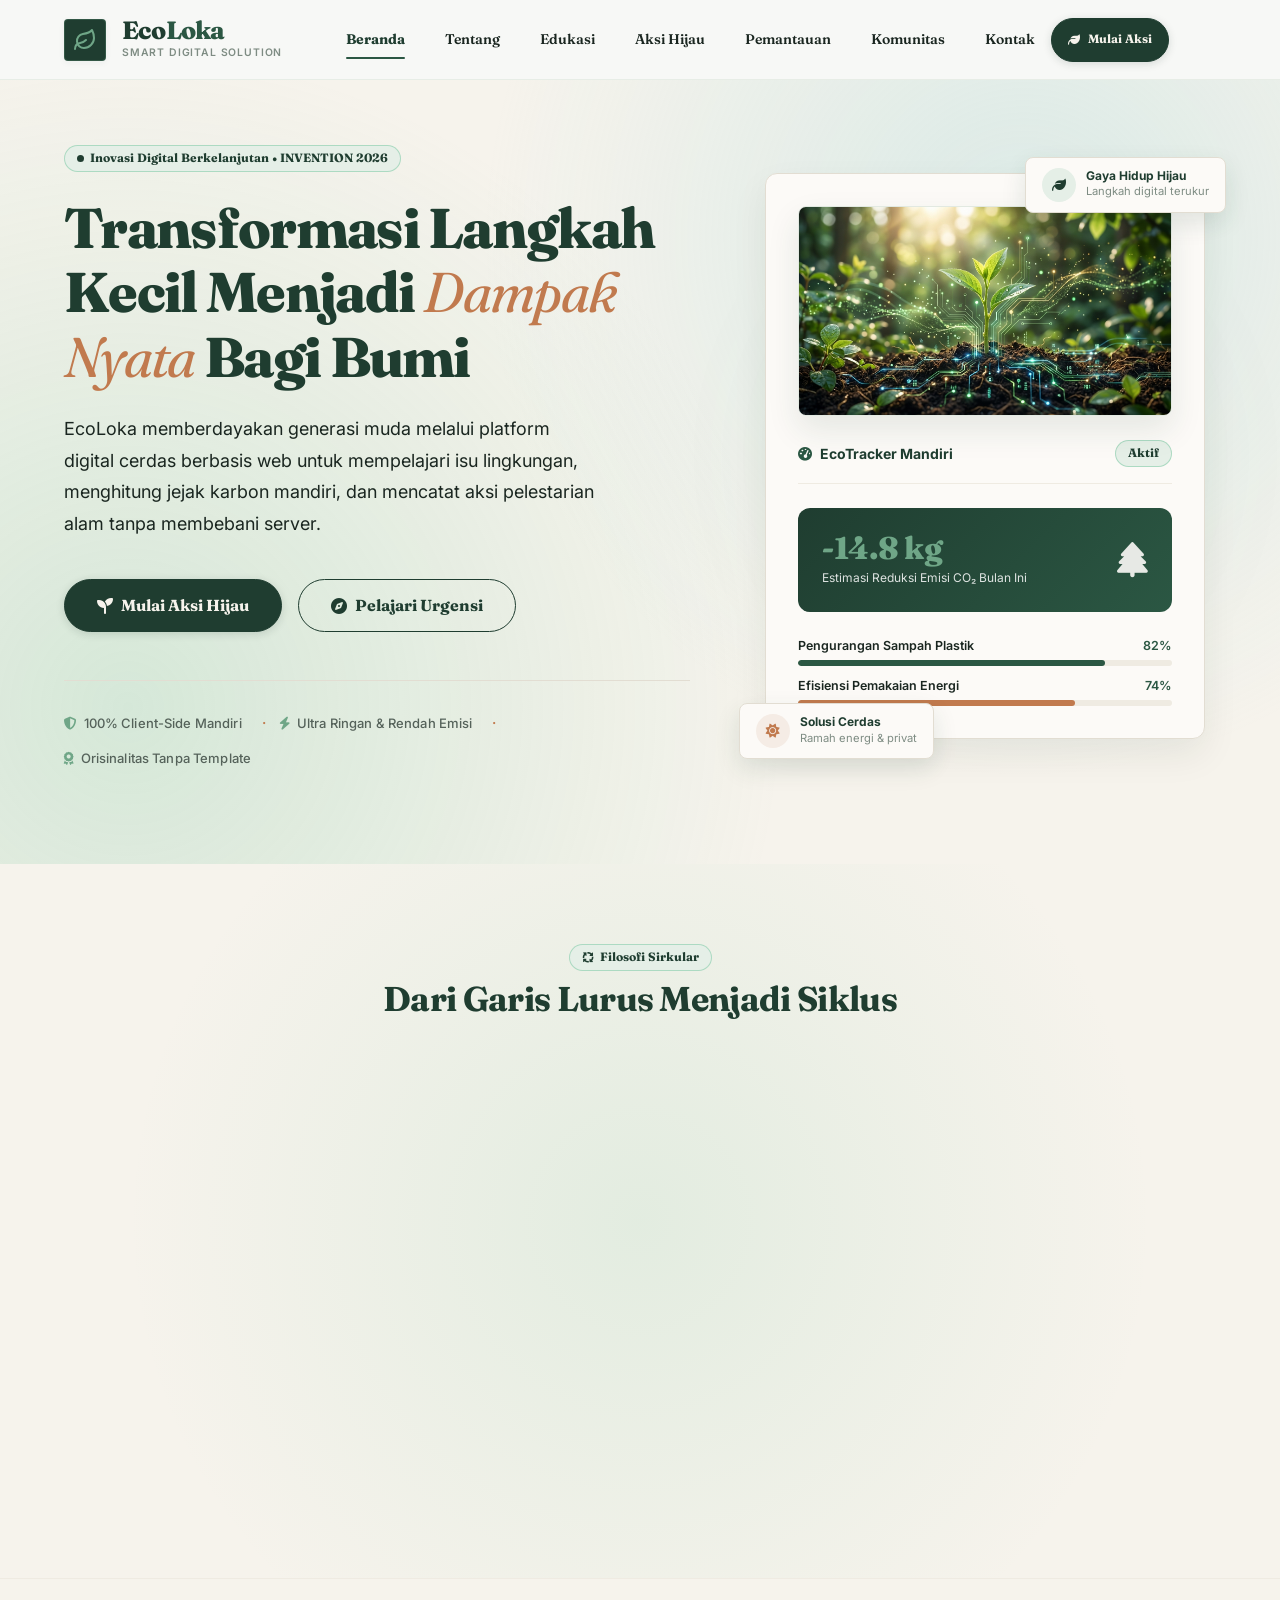
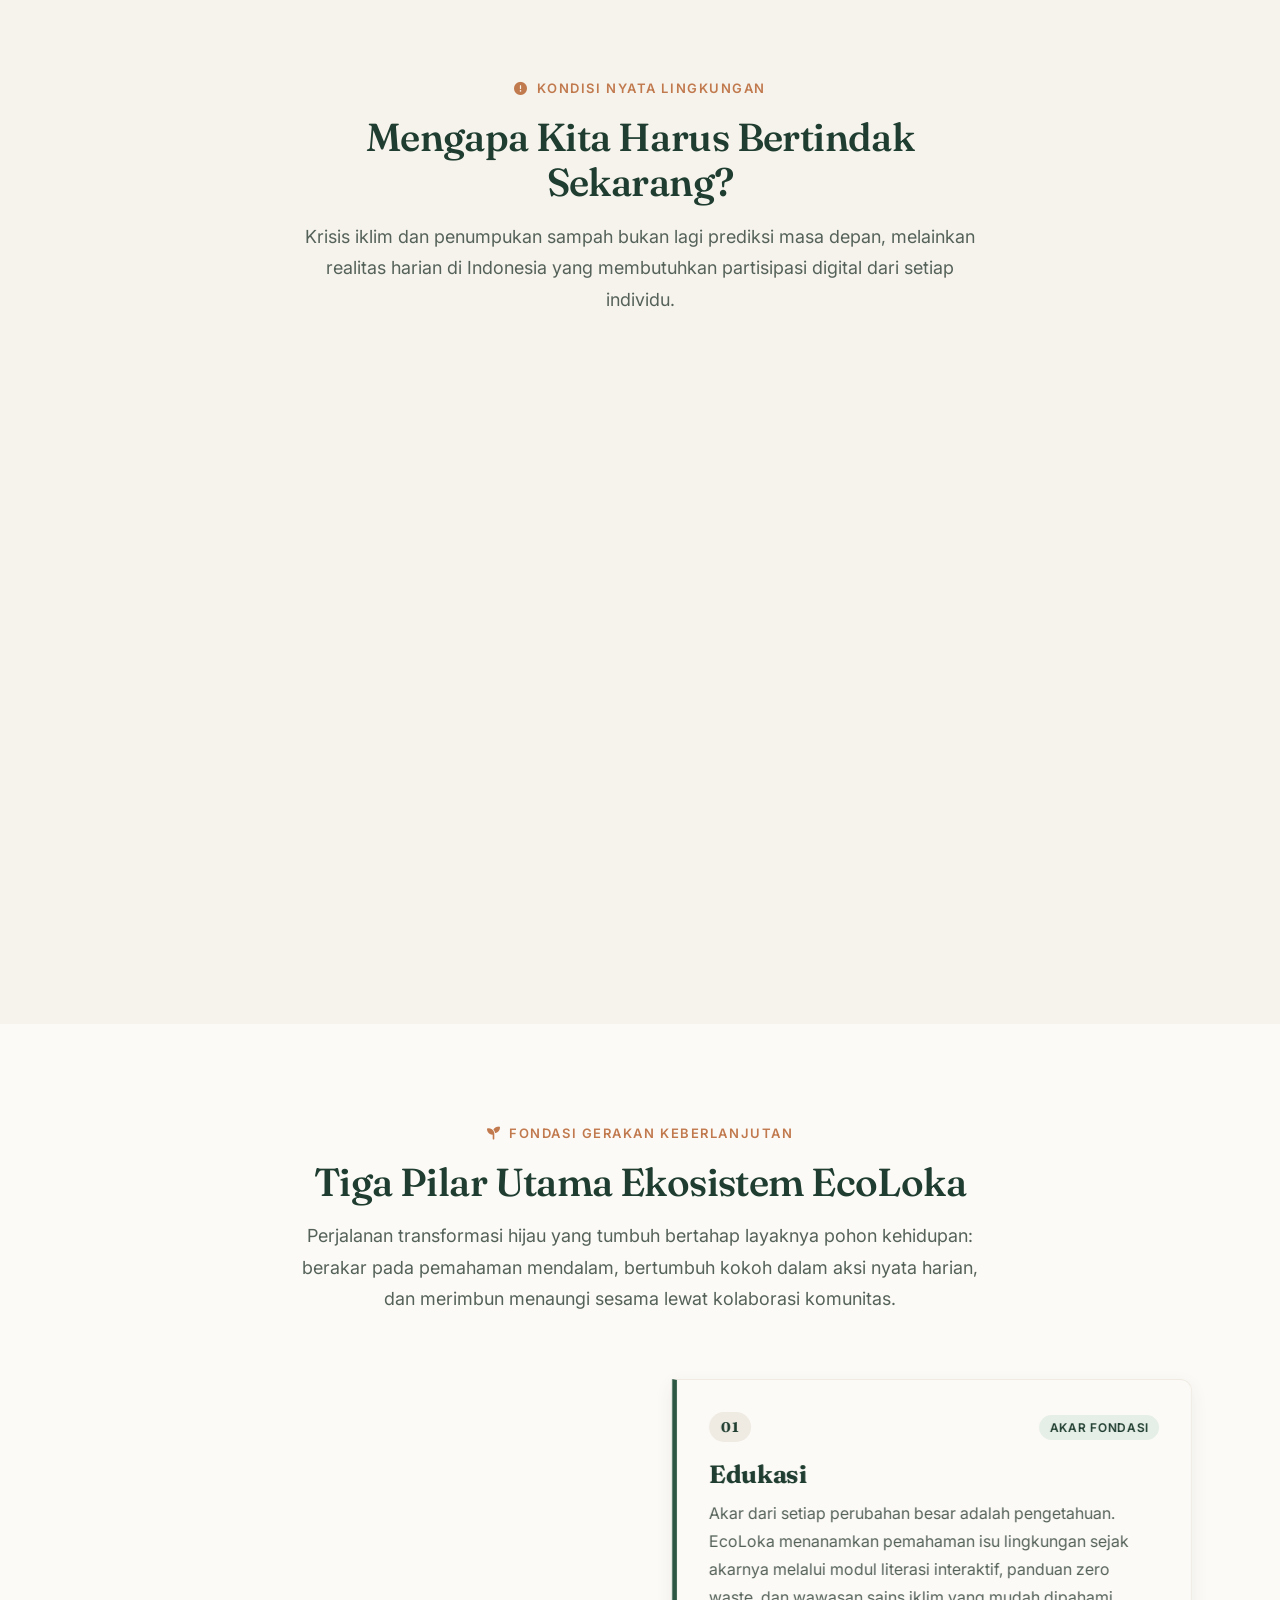
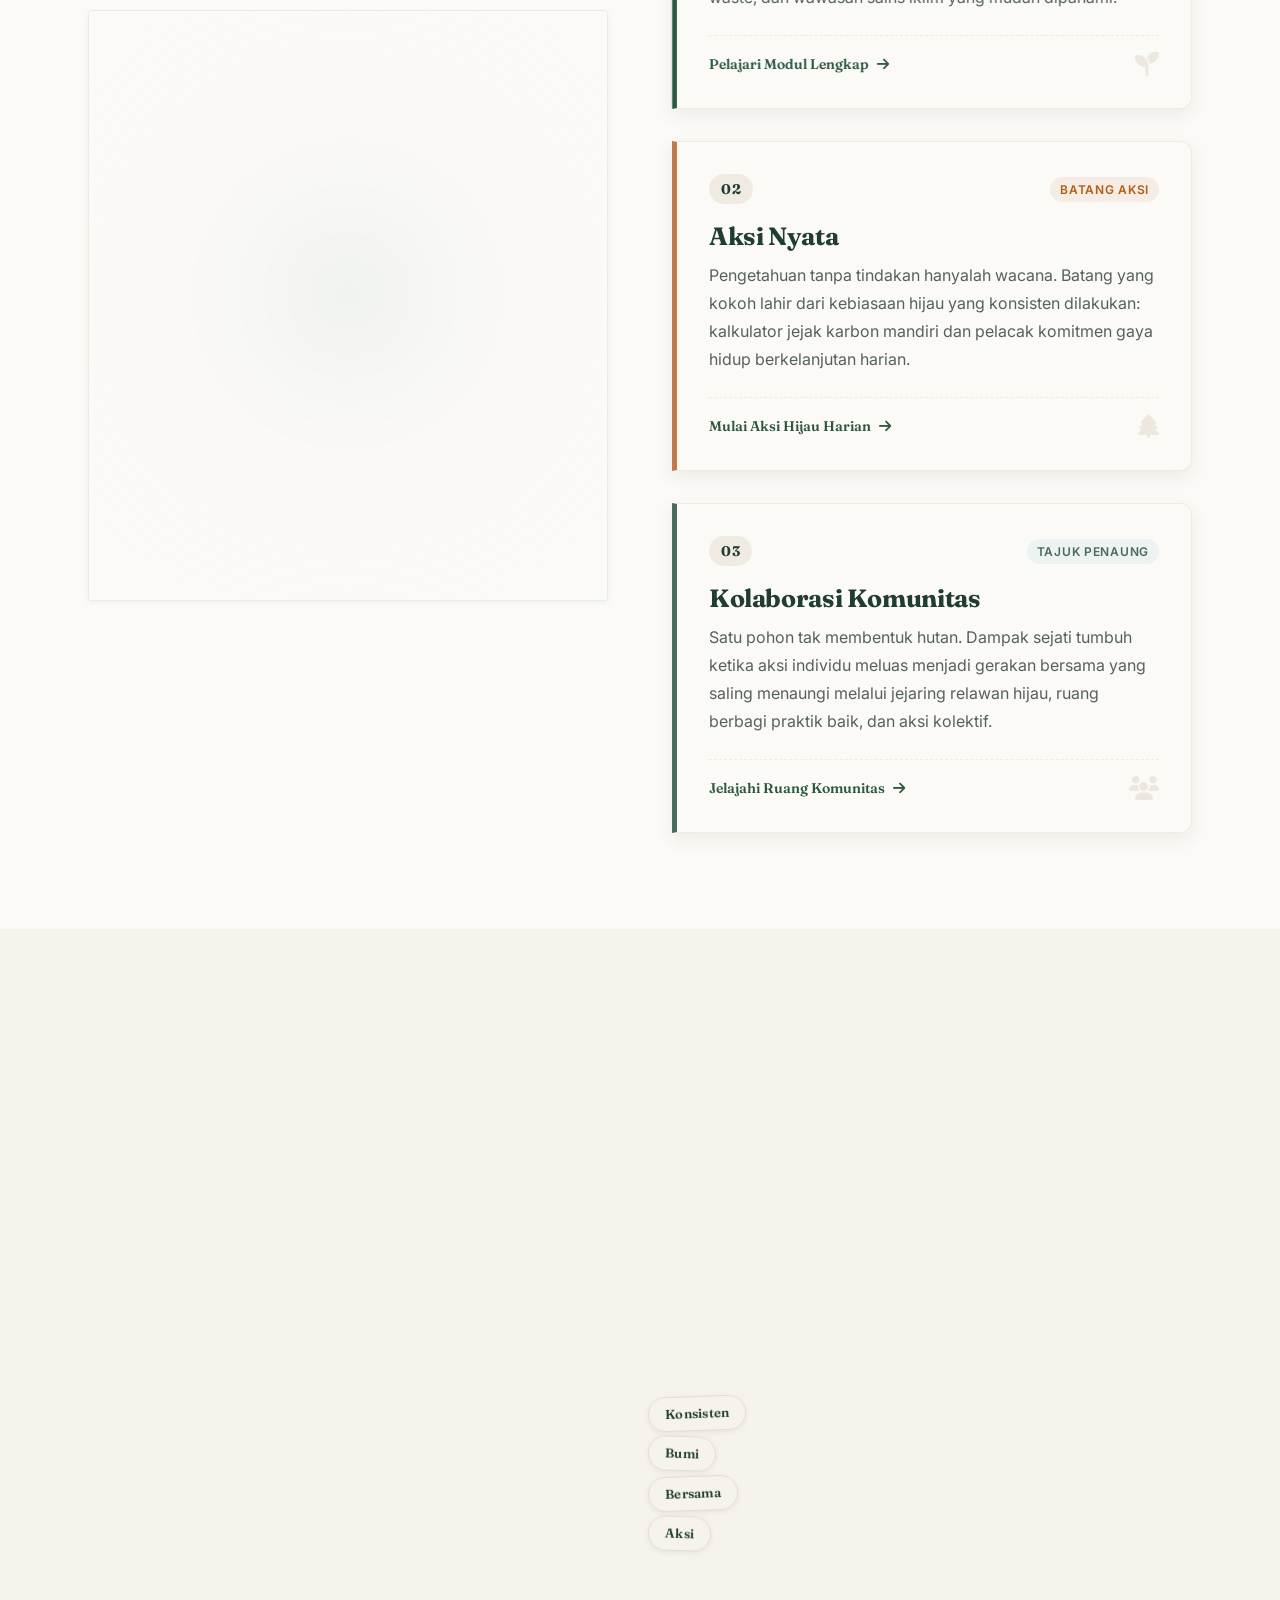
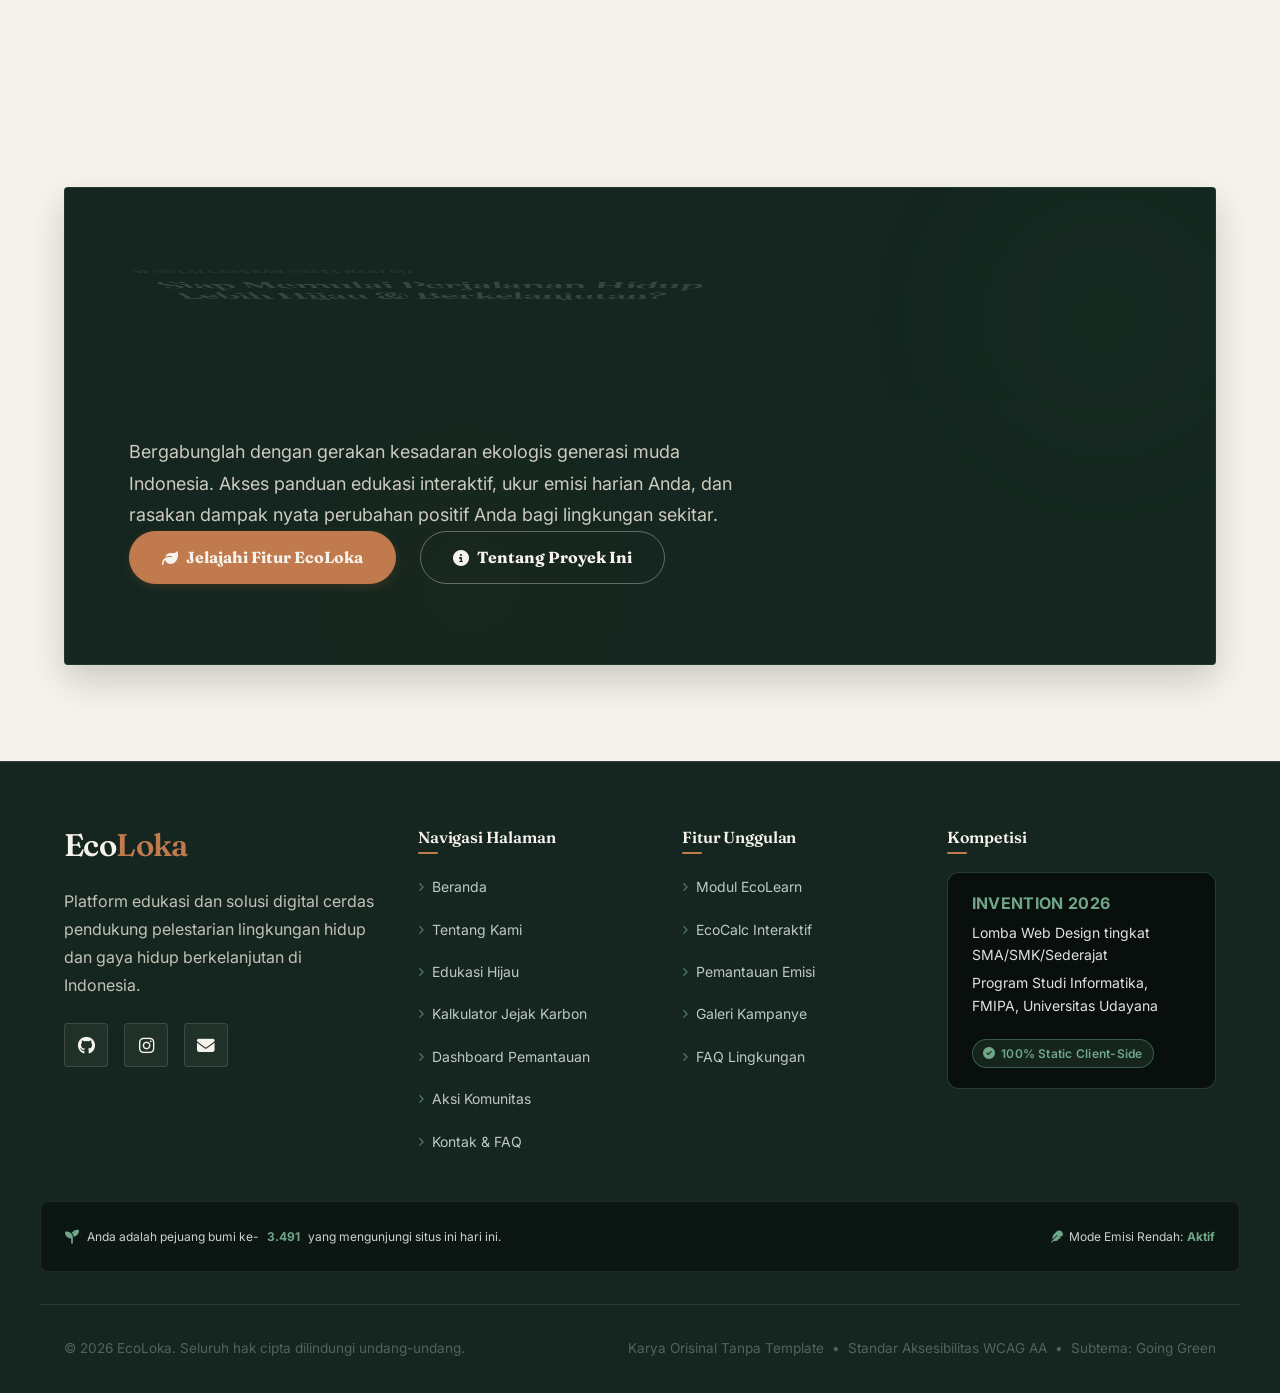
==== commit 491bd50d: "desain text terbaru versi 2.0" ====
--- a/index.html
+++ b/index.html
@@ -19,10 +19,10 @@
   <!-- Favicon SVG Inline Berbasis Vektor Ramah Lingkungan -->
   <link rel="icon" type="image/svg+xml" href="data:image/svg+xml,<svg xmlns='http://www.w3.org/2000/svg' viewBox='0 0 24 24' fill='%232D6A4F'><path d='M17 8C8 10 5.9 16.17 3.82 21.34L5.71 22l1-2.3A4.49 4.49 0 0 0 8 20C19 20 22 3 22 3c-1 2-8 2.25-13 3.25S2 11.5 2 13.5s1.75 3.75 1.75 3.75C7 8 17 8 17 8z'/></svg>">
 
-  <!-- Google Fonts: Plus Jakarta Sans (Headings) & Inter (Body) -->
+  <!-- Google Fonts: Fraunces (Editorial Headings), Plus Jakarta Sans & Inter (Body) -->
   <link rel="preconnect" href="https://fonts.googleapis.com">
   <link rel="preconnect" href="https://fonts.gstatic.com" crossorigin>
-  <link href="https://fonts.googleapis.com/css2?family=Inter:wght@400;500;600;700&family=Plus+Jakarta+Sans:wght@500;600;700;800&display=swap" rel="stylesheet">
+  <link href="https://fonts.googleapis.com/css2?family=Fraunces:opsz,wght@9..144,300..700&family=Inter:wght@400;500;600;700&family=Plus+Jakarta+Sans:wght@500;600;700;800&display=swap" rel="stylesheet">
 
   <!-- Font Awesome 6 Free (CDN Resmi) untuk Ikon UI -->
   <link rel="stylesheet" href="https://cdnjs.cloudflare.com/ajax/libs/font-awesome/6.5.1/css/all.min.css" integrity="sha512-DTOQO9RWCH3ppGqcWaEA1BIZOC6xxalwEsw9c2QQeAIftl+Vegovlnee1c9QX4TctnWMn13TZye+giMm8e2LwA==" crossorigin="anonymous" referrerpolicy="no-referrer">
@@ -207,7 +207,7 @@
                     <span class="u-text-leaf">82%</span>
                   </div>
                   <div style="width: 100%; height: 6px; background-color: var(--color-neutral-stone-light); border-radius: 99px; overflow: hidden;">
-                    <div style="width: 82%; height: 100%; background: linear-gradient(90deg, var(--color-primary-leaf), var(--color-accent-sprout)); border-radius: 99px;"></div>
+                    <div style="width: 82%; height: 100%; background-color: var(--color-primary-leaf); border-radius: 99px;"></div>
                   </div>
                 </div>
 
@@ -217,7 +217,7 @@
                     <span class="u-text-leaf">74%</span>
                   </div>
                   <div style="width: 100%; height: 6px; background-color: var(--color-neutral-stone-light); border-radius: 99px; overflow: hidden;">
-                    <div style="width: 74%; height: 100%; background: linear-gradient(90deg, var(--color-accent-sun), #E76F51); border-radius: 99px;"></div>
+                    <div style="width: 74%; height: 100%; background-color: var(--color-accent-clay); border-radius: 99px;"></div>
                   </div>
                 </div>
               </div>
@@ -635,15 +635,15 @@
           <!-- HALAMAN KANAN: kartu kutipan yang SUDAH ADA, dipindah apa adanya -->
           <div class="filosofi-book__page filosofi-book__page--right" id="bukuHalamanKanan">
             <div style="position: relative;">
-              <div style="background: linear-gradient(135deg, var(--color-primary-forest), var(--color-primary-leaf)); border-radius: var(--radius-xl); padding: var(--space-6); color: var(--color-neutral-white); box-shadow: var(--shadow-xl); position: relative; overflow: hidden;">
-                <div style="position: absolute; top: -20px; right: -20px; width: 140px; height: 140px; background: rgba(116, 198, 157, 0.15); border-radius: var(--radius-full);"></div>
+              <div style="background-color: var(--color-primary-dark); border-radius: var(--radius-sedang, 12px); border: 1px solid rgba(111, 166, 135, 0.2); padding: var(--space-6); color: var(--color-bg-cream); box-shadow: var(--shadow-xl); position: relative; overflow: hidden;">
+                <div style="position: absolute; top: -20px; right: -20px; width: 140px; height: 140px; background: rgba(111, 166, 135, 0.06); border-radius: var(--radius-full);"></div>
                 
-                <div style="display: inline-flex; align-items: center; gap: 8px; background: rgba(255, 255, 255, 0.15); padding: 4px 12px; border-radius: var(--radius-full); font-size: var(--font-size-xs); font-weight: 700; margin-bottom: var(--space-4);">
+                <div style="display: inline-flex; align-items: center; gap: 8px; color: var(--color-accent-clay); font-size: var(--font-size-xs); font-weight: 700; text-transform: uppercase; letter-spacing: 0.08em; margin-bottom: var(--space-4);">
                   <i class="fa-solid fa-seedling"></i>
                   <span>Prinsip Keberlanjutan</span>
                 </div>
 
-                <blockquote style="font-family: var(--font-family-display); font-size: var(--font-size-lg); font-weight: 600; line-height: 1.5; margin-bottom: var(--space-4);">
+                <blockquote style="font-family: var(--font-heading); font-style: italic; font-size: var(--font-size-lg); font-weight: 400; line-height: 1.6; margin-bottom: var(--space-4); color: var(--color-bg-cream);">
                   "Bumi tidak membutuhkan segelintir orang yang mempraktikkan hidup hijau secara sempurna. Bumi membutuhkan miliaran orang yang memulainya dari langkah kecil yang konsisten."
                 </blockquote>
 
--- a/assets/css/variables.css
+++ b/assets/css/variables.css
@@ -30,61 +30,74 @@
 
 :root {
   /* ------------------------------------------------------------------------
-   * 1. PALET WARNA UTAMA (PRIMARY COLORS)
-   * ------------------------------------------------------------------------ */
-  /* Hijau hutan tua — melambangkan akar, keteguhan, bumi yang dijaga */
-  --color-primary-forest: #1B4332;
-  --color-primary-forest-dark: #112B20;
-  --color-primary-dark: #112B20;
-  --color-primary-forest-light: #245842;
-
-  /* Hijau daun — melambangkan pertumbuhan, keberlanjutan, aksi nyata */
-  --color-primary-leaf: #2D6A4F;
-  --color-primary-leaf-light: #408A68;
-
-  /* ------------------------------------------------------------------------
-   * 2. WARNA AKSEN (ACCENT COLORS)
-   * ------------------------------------------------------------------------ */
-  /* Hijau tunas muda — melambangkan harapan, generasi baru, inovasi digital */
-  --color-accent-sprout: #74C69D;
-  --color-accent-sprout-light: #95D5B2;
-  --color-accent-sprout-soft: #D8F3DC;
-
-  /* Kuning-oranye matahari terbenam — melambangkan energi surya, kehangatan manusia */
-  --color-accent-sun: #F4A259;
-  --color-accent-sun-light: #F7BA82;
-  --color-accent-sun-soft: #FEF3E8;
-
-  /* Biru langit pucat — melambangkan udara bersih, kejernihan, teknologi yang tenang */
-  --color-accent-sky: #A8DADC;
-  --color-accent-sky-dark: #457B9D;
-  --color-accent-sky-soft: #EDF6F7;
-
-  /* Oranye kemerahan — melambangkan peringatan/urgensi isu lingkungan */
-  --color-alert-warning: #E76F51;
-  --color-alert-warning-soft: #FDECE8;
-
-  /* ------------------------------------------------------------------------
-   * 3. WARNA NETRAL & KANVAS (NEUTRAL COLORS)
-   * ------------------------------------------------------------------------ */
-  /* Abu gelap kecoklatan — tanah, kestabilan, teks utama kontras tinggi */
-  --color-neutral-soil: #2B2D2F;
-  --color-neutral-soil-light: #4A4D50;
-  --color-neutral-soil-muted: #6C7278;
-
-  /* Putih kehijauan pucat — kabut pagi, ruang kosong yang tenang (background) */
-  --color-neutral-mist: #F7F9F7;
-  --color-neutral-white: #FFFFFF;
-
-  /* Abu-hijau muda — elemen sekunder, kartu, border, divider */
-  --color-neutral-stone: #DDE5DD;
-  --color-neutral-stone-light: #EDF2ED;
-
-  /* ------------------------------------------------------------------------
-   * 4. TIPOGRAFI MODULAR (MODULAR TYPOGRAPHY - RATIO 1.25 MAJOR THIRD)
-   * ------------------------------------------------------------------------ */
-  --font-family-display: 'Plus Jakarta Sans', system-ui, -apple-system, sans-serif;
-  --font-family-body: 'Inter', system-ui, -apple-system, sans-serif;
+   * 1. PALET WARNA UTAMA (PRIMARY COLORS) — Deep Earthy Moss & Forest
+   * ------------------------------------------------------------------------ */
+  /* Hijau lumut hutan dalam — matang, berakar, jauh dari kesan template AI */
+  --color-primary-dark: #14261F;          /* Nyaris hitam-hijau, ultra premium */
+  --color-primary: #1F3D30;               /* Hijau hutan matang berkarakter */
+  --color-primary-light: #2E5643;
+  --color-primary-forest: #1F3D30;
+  --color-primary-forest-dark: #14261F;
+  --color-primary-forest-light: #2E5643;
+
+  /* Hijau daun bersahaja — tenang dan editorial */
+  --color-primary-leaf: #2B5743;
+  --color-primary-leaf-light: #3D755C;
+
+  /* ------------------------------------------------------------------------
+   * 2. WARNA AKSEN (ACCENT COLORS) — Sage Earthy & Terracotta Clay
+   * ------------------------------------------------------------------------ */
+  /* Hijau sage/tunas bersahaja — desaturasi halus, bukan neon mint UI kit */
+  --color-accent-sprout: #6FA687;
+  --color-accent-sprout-light: #8EBF9F;
+  --color-accent-sprout-soft: #E5EFE7;
+
+  /* Terracotta hangat (Clay) — aksen kedua pengganti gradient oranye-pink fintech,
+     selaras narasi tanah, bumi, dan keberlanjutan. Dipakai selektif pada CTA utama. */
+  --color-accent-clay: #C17A4E;
+  --color-accent-clay-deep: #A05F38;
+  --color-accent-clay-soft: #F5ECE5;
+  --color-accent-sun: #C17A4E;            /* Mapping aksen surya ke terracotta alami */
+  --color-accent-sun-light: #D49065;
+  --color-accent-sun-soft: #F5ECE5;
+
+  /* Biru kabut/mineral pucat — tenang dan berimbang */
+  --color-accent-sky: #8EA89D;
+  --color-accent-sky-dark: #4A6B5D;
+  --color-accent-sky-soft: #EDF3F0;
+
+  /* Terracotta tegas untuk urgensi/peringatan lingkungan */
+  --color-alert-warning: #B85338;
+  --color-alert-warning-soft: #F9EBE7;
+
+  /* ------------------------------------------------------------------------
+   * 3. WARNA NETRAL & KANVAS (WARM CREAM & LINEN EDITORIAL)
+   * ------------------------------------------------------------------------ */
+  /* Teks utama & sekunder berkarakter */
+  --color-text-utama: #1A2620;
+  --color-text-sekunder: #55625A;
+  --color-neutral-soil: #1A2620;
+  --color-neutral-soil-light: #55625A;
+  --color-neutral-soil-muted: #7E8C83;
+
+  /* Kanvas hangat (Cream & Linen) — menggantikan putih steril dan abu template AI */
+  --color-bg-cream: #F6F3EC;
+  --color-bg-cream-deep: #EDE8DC;
+  --color-neutral-mist: #F6F3EC;
+  --color-neutral-white: #FCFAF7;
+
+  /* Border & pembatas bersahaja */
+  --color-neutral-stone: #E2DDD2;
+  --color-neutral-stone-light: #EFEBE2;
+
+  /* ------------------------------------------------------------------------
+   * 4. TIPOGRAFI EDITORIAL & MODULAR (FRAUNCES SERIF + INTER SANS)
+   * ------------------------------------------------------------------------ */
+  --font-heading: 'Fraunces', Georgia, serif;
+  --font-family-display: 'Fraunces', Georgia, serif;
+  --font-family-serif: 'Fraunces', Georgia, serif;
+  --font-family-body: 'Inter', -apple-system, system-ui, sans-serif;
+  --font-family-sans: 'Plus Jakarta Sans', system-ui, sans-serif;
   --font-family-mono: 'JetBrains Mono', Consolas, monospace;
 
   /* Skala Font Hierarkis */
@@ -128,14 +141,19 @@
   --space-16: 8rem;     /* 128px */
 
   /* ------------------------------------------------------------------------
-   * 6. KELENGKUNGAN & SHADOW (ORGANIC RADII & SHADOWS)
-   * ------------------------------------------------------------------------ */
-  /* Sudut membulat organik merepresentasikan bentuk alami */
-  --radius-sm: 6px;
-  --radius-md: 12px;
-  --radius-lg: 20px;
-  --radius-xl: 28px;
-  --radius-full: 9999px;
+   * 6. KELENGKUNGAN BERTINGKAT & SHADOW (HIERARCHICAL RADII & SHADOWS)
+   * ------------------------------------------------------------------------ */
+  /* Radius bervariasi terstruktur: container besar tajam, card sedang, tombol pill */
+  --radius-tajam: 4px;     /* Container besar, hero banner, callout section */
+  --radius-sedang: 12px;   /* Card statistik, kartu tim, prinsip card, form input */
+  --radius-penuh: 999px;   /* HANYA untuk tombol aksi & badge pil kecil */
+
+  /* Kompatibilitas token turunan */
+  --radius-sm: var(--radius-tajam);
+  --radius-md: 8px;
+  --radius-lg: var(--radius-sedang);
+  --radius-xl: 14px;
+  --radius-full: var(--radius-penuh);
 
   /* Bayangan berlapis halus (soft organic elevation) */
   --shadow-sm: 0 2px 6px rgba(27, 67, 50, 0.05);
--- a/assets/css/base.css
+++ b/assets/css/base.css
@@ -49,6 +49,7 @@
 
 body {
   min-height: 100vh;
+  min-height: 100dvh;
   font-family: var(--font-family-body);
   font-size: var(--font-size-base);
   font-weight: var(--font-weight-regular);
@@ -92,33 +93,37 @@
 }
 
 /* --------------------------------------------------------------------------
- * 4. TIPOGRAFI DASAR
+ * 4. TIPOGRAFI DASAR (EDITORIAL SERIF HEADING & MODERN SANS BODY)
  * -------------------------------------------------------------------------- */
 h1, h2, h3, h4, h5, h6 {
-  font-family: var(--font-family-display);
-  color: var(--color-primary-forest);
-  font-weight: var(--font-weight-bold);
+  font-family: var(--font-heading);
+  font-optical-sizing: auto;
+  color: var(--color-primary-forest);
+  font-weight: 500;
   line-height: var(--line-height-tight);
-  letter-spacing: -0.02em;
+  letter-spacing: -0.015em;
 }
 
 h1 {
-  font-size: clamp(var(--font-size-3xl), 5vw, var(--font-size-5xl));
-  font-weight: var(--font-weight-extrabold);
+  font-size: clamp(var(--font-size-3xl), 4.5vw, var(--font-size-5xl));
+  font-weight: 600;
 }
 
 h2 {
-  font-size: clamp(var(--font-size-2xl), 3.5vw, var(--font-size-3xl));
+  font-size: clamp(var(--font-size-2xl), 3.2vw, var(--font-size-3xl));
+  font-weight: 550;
   margin-bottom: var(--space-2);
 }
 
 h3 {
-  font-size: clamp(var(--font-size-xl), 2.5vw, var(--font-size-2xl));
+  font-size: clamp(var(--font-size-xl), 2.2vw, var(--font-size-2xl));
+  font-weight: 500;
   margin-bottom: var(--space-2);
 }
 
 h4 {
   font-size: var(--font-size-xl);
+  font-weight: 500;
 }
 
 h5 {
--- a/assets/css/layout.css
+++ b/assets/css/layout.css
@@ -121,8 +121,9 @@
 .navbar__logo-icon {
   width: 42px;
   height: 42px;
-  border-radius: var(--radius-md);
-  background: linear-gradient(135deg, var(--color-primary-leaf), var(--color-primary-forest));
+  border-radius: var(--radius-tajam, 6px);
+  background-color: var(--color-primary-forest);
+  border: 1px solid rgba(111, 166, 135, 0.25);
   display: flex;
   align-items: center;
   justify-content: center;
@@ -262,6 +263,15 @@
   transform: translateY(-7px) rotate(-45deg);
 }
 
+/* Header saat menu mobile sedang terbuka (solid 100%, bebas bocor teks) */
+.header.is-menu-open {
+  background-color: var(--color-neutral-white) !important;
+  backdrop-filter: none !important;
+  -webkit-backdrop-filter: none !important;
+  border-bottom: 1px solid var(--color-neutral-stone) !important;
+  box-shadow: 0 4px 20px rgba(27, 67, 50, 0.08) !important;
+}
+
 /* Responsivitas Mobile Navigation */
 @media (max-width: 991px) {
   .navbar__toggle {
@@ -272,30 +282,35 @@
     position: fixed;
     top: 0;
     right: -100%;
-    width: 82%;
-    max-width: 360px;
+    left: auto;
+    width: 100%;
+    max-width: 100%;
     height: 100vh;
+    height: 100dvh;
     background-color: var(--color-neutral-white);
-    box-shadow: -10px 0 30px rgba(27, 67, 50, 0.12);
-    padding: calc(var(--header-height) + var(--space-3)) var(--space-4) var(--space-6);
+    box-shadow: none;
+    padding: calc(var(--header-height) + var(--space-4)) var(--space-4) var(--space-6);
     flex-direction: column;
-    align-items: flex-start;
+    align-items: center;
     justify-content: flex-start;
     transition: right var(--transition-smooth);
     z-index: var(--z-drawer);
     overflow-y: auto;
+    -webkit-overflow-scrolling: touch;
   }
 
   .navbar__nav.is-open {
     right: 0;
+    left: 0;
   }
 
   .navbar__list {
     flex-direction: column;
     align-items: flex-start;
     width: 100%;
-    gap: var(--space-1);
-    margin-bottom: var(--space-4);
+    max-width: 380px;
+    margin: 0 auto var(--space-5);
+    gap: var(--space-2);
   }
 
   .navbar__item {
@@ -305,25 +320,46 @@
   .navbar__link {
     display: block;
     width: 100%;
-    padding: var(--space-2) var(--space-3);
-    font-size: var(--font-size-md);
+    padding: 12px 18px;
+    font-size: 1.12rem;
+    font-weight: var(--font-weight-semibold);
+    color: var(--color-neutral-soil);
+    border-radius: var(--radius-md);
+    transition: background-color var(--transition-fast), color var(--transition-fast);
+  }
+
+  .navbar__link:hover {
+    color: var(--color-primary-forest);
+    background-color: var(--color-neutral-mist);
+  }
+
+  .navbar__link.is-active {
+    color: var(--color-primary-forest);
+    font-weight: var(--font-weight-bold);
+    background-color: rgba(116, 198, 157, 0.16);
   }
 
   .navbar__link.is-active::after {
-    left: var(--space-3);
+    left: 18px;
     right: auto;
-    width: 24px;
-    bottom: 6px;
+    width: 28px;
+    bottom: 8px;
+    height: 3px;
   }
 
   .navbar__actions {
     width: 100%;
+    max-width: 380px;
+    margin: 0 auto;
     flex-direction: column;
   }
 
   .navbar__actions .btn {
     width: 100%;
     justify-content: center;
+    padding: 14px 20px;
+    font-size: 1rem;
+    font-weight: var(--font-weight-bold);
   }
 
   /* Backdrop Overlay saat menu mobile dibuka */
@@ -334,7 +370,8 @@
     left: 0;
     width: 100vw;
     height: 100vh;
-    background-color: rgba(27, 67, 50, 0.35);
+    height: 100dvh;
+    background-color: rgba(27, 67, 50, 0.45);
     backdrop-filter: blur(4px);
     -webkit-backdrop-filter: blur(4px);
     z-index: calc(var(--z-drawer) - 1);
@@ -354,6 +391,7 @@
 .main-content {
   padding-top: var(--header-height);
   min-height: 100vh;
+  min-height: 100dvh;
 }
 
 .section {
@@ -381,18 +419,24 @@
   margin-bottom: var(--space-8);
 }
 
+.section__header--left {
+  text-align: left;
+  margin-left: 0;
+  margin-right: auto;
+}
+
 .section__tagline {
   display: inline-flex;
   align-items: center;
-  gap: var(--space-1);
-  font-size: var(--font-size-xs);
-  font-weight: var(--font-weight-bold);
+  gap: 0.5rem;
+  font-size: 0.8125rem;
+  font-weight: 600;
   text-transform: uppercase;
-  letter-spacing: 0.1em;
-  color: var(--color-primary-leaf);
-  background-color: var(--color-accent-sprout-soft);
-  padding: 6px 14px;
-  border-radius: var(--radius-full);
+  letter-spacing: 0.12em;
+  color: var(--color-accent-clay);
+  background-color: transparent;
+  padding: 0;
+  border-radius: 0;
   margin-bottom: var(--space-2);
 }
 
@@ -410,10 +454,10 @@
  * 5. FOOTER (SISTEM GRID 8PX & STANDAR AKSESIBILITAS WCAG AA)
  * -------------------------------------------------------------------------- */
 .footer {
-  background-color: var(--color-primary-forest-dark, #112B20);
-  color: var(--color-neutral-stone, #DDE5DD);
+  background-color: var(--color-primary-forest-dark, #14261F);
+  color: var(--color-neutral-stone, #E2DDD2);
   padding: 4rem 0 0; /* 64px, kelipatan skala 8px */
-  border-top: 4px solid var(--color-accent-sprout, #74C69D);
+  border-top: 1px solid rgba(226, 221, 210, 0.15);
   position: relative;
 }
 
@@ -452,21 +496,21 @@
 }
 
 .footer__logo {
-  font-family: var(--font-family-display, 'Plus Jakarta Sans', sans-serif);
+  font-family: var(--font-heading, Georgia, serif);
   font-size: var(--font-size-2xl, 1.953rem);
-  font-weight: var(--font-weight-extrabold, 800);
-  color: var(--color-neutral-white, #FFFFFF);
+  font-weight: 600;
+  color: var(--color-bg-cream, #F6F3EC);
   letter-spacing: -0.02em;
   margin: 0;
   line-height: 1.2;
 }
 
 .footer__logo span {
-  color: var(--color-accent-sprout, #74C69D);
+  color: var(--color-accent-clay);
 }
 
 .footer__tagline {
-  color: rgba(221, 229, 221, 0.85);
+  color: rgba(226, 221, 210, 0.85);
   font-size: clamp(0.85rem, 0.4vw + 0.75rem, 1rem);
   line-height: var(--line-height-relaxed, 1.75);
   margin: 0;
@@ -487,10 +531,10 @@
   min-height: 44px;
   width: 44px;
   height: 44px;
-  border-radius: var(--radius-sm, 6px);
-  background: rgba(255, 255, 255, 0.05);
-  border: 1px solid rgba(116, 198, 157, 0.3);
-  color: var(--color-accent-sprout, #74C69D);
+  border-radius: var(--radius-tajam, 4px);
+  background: rgba(246, 243, 236, 0.05);
+  border: 1px solid rgba(226, 221, 210, 0.15);
+  color: var(--color-bg-cream, #F6F3EC);
   font-size: 1.1rem;
   transition: all var(--transition-fast, 0.15s ease);
   text-decoration: none;
@@ -501,10 +545,11 @@
 }
 
 .footer__ikon-sosial:hover {
-  background: var(--color-accent-sprout, #74C69D);
-  color: var(--color-primary-forest-dark, #112B20);
+  background: var(--color-accent-clay);
+  border-color: var(--color-accent-clay);
+  color: var(--color-bg-cream, #F6F3EC);
   transform: translateY(-2px);
-  box-shadow: 0 4px 12px rgba(116, 198, 157, 0.25);
+  box-shadow: 0 4px 12px rgba(193, 122, 78, 0.25);
 }
 
 /* Kolom Navigasi & Fitur */
@@ -514,14 +559,15 @@
 }
 
 .footer__judul-kolom {
-  font-family: var(--font-family-display, 'Plus Jakarta Sans', sans-serif);
+  font-family: var(--font-heading, Georgia, serif);
   font-size: var(--font-size-base, 1rem);
-  font-weight: var(--font-weight-bold, 700);
-  color: var(--color-neutral-white, #FFFFFF);
+  font-weight: 600;
+  color: var(--color-bg-cream, #F6F3EC);
   margin: 0 0 var(--space-3, 1.5rem) 0;
   position: relative;
   display: inline-block;
   line-height: 1.4;
+  letter-spacing: -0.01em;
 }
 
 .footer__judul-kolom::after {
@@ -529,10 +575,10 @@
   position: absolute;
   bottom: -6px;
   left: 0;
-  width: 24px;
+  width: 20px;
   height: 2px;
-  background-color: var(--color-accent-sprout, #74C69D);
-  border-radius: var(--radius-full, 9999px);
+  background-color: var(--color-accent-clay);
+  border-radius: var(--radius-tajam, 4px);
 }
 
 .footer__daftar-tautan {
--- a/assets/css/components.css
+++ b/assets/css/components.css
@@ -40,60 +40,67 @@
   transform: translateY(1px);
 }
 
-/* Tombol Utama (Primary) - Hijau Daun Terarah */
+/* Tombol Utama (Primary) - Hijau Hutan Solid & Elegan */
 .btn--primary {
-  background: linear-gradient(135deg, var(--color-primary-leaf), var(--color-primary-forest));
-  color: var(--color-neutral-white);
-  box-shadow: 0 4px 14px rgba(45, 106, 79, 0.28);
+  background-color: var(--color-primary);
+  color: var(--color-bg-cream, #FFF);
+  border: 1.5px solid var(--color-primary);
+  box-shadow: 0 2px 8px rgba(20, 38, 31, 0.15);
 }
 
 .btn--primary:hover {
-  background: linear-gradient(135deg, var(--color-primary-leaf-light), var(--color-primary-leaf));
-  color: var(--color-neutral-white);
-  box-shadow: 0 6px 20px rgba(45, 106, 79, 0.38);
+  background-color: var(--color-primary-light);
+  border-color: var(--color-primary-light);
+  color: var(--color-bg-cream, #FFF);
+  box-shadow: 0 4px 14px rgba(20, 38, 31, 0.22);
   transform: translateY(-2px);
 }
 
 /* Tombol Sekunder (Secondary) - Bersih dan Berkontur */
 .btn--secondary {
-  background-color: var(--color-neutral-white);
-  color: var(--color-primary-forest);
-  border-color: var(--color-neutral-stone);
-  box-shadow: var(--shadow-sm);
+  background-color: transparent;
+  color: var(--color-primary);
+  border: 1.5px solid var(--color-primary);
+  box-shadow: none;
 }
 
 .btn--secondary:hover {
-  background-color: var(--color-neutral-stone-light);
-  border-color: var(--color-primary-leaf);
-  color: var(--color-primary-forest);
+  background-color: rgba(31, 61, 48, 0.06);
+  border-color: var(--color-primary);
+  color: var(--color-primary);
   transform: translateY(-2px);
 }
 
 /* Tombol Outline (Batas Tipis) */
 .btn--outline {
   background-color: transparent;
-  color: var(--color-primary-forest);
-  border-color: var(--color-primary-leaf);
+  color: var(--color-primary);
+  border: 1.5px solid var(--color-accent-sprout);
 }
 
 .btn--outline:hover {
   background-color: var(--color-accent-sprout-soft);
-  color: var(--color-primary-forest);
-  border-color: var(--color-primary-leaf);
-}
-
-/* Tombol Aksen Surya (Sun Accent) */
-.btn--accent {
-  background: linear-gradient(135deg, var(--color-accent-sun), #E76F51);
-  color: var(--color-neutral-white);
-  box-shadow: 0 4px 14px rgba(244, 162, 89, 0.35);
-}
-
-.btn--accent:hover {
-  filter: brightness(1.05);
-  box-shadow: 0 6px 20px rgba(244, 162, 89, 0.45);
+  color: var(--color-primary);
+  border-color: var(--color-accent-sprout);
+}
+
+/* Tombol Aksen Terracotta (Clay) — FLAT, bukan gradient oranye-pink */
+.btn--accent,
+.btn-utama {
+  background-color: var(--color-accent-clay);
+  color: var(--color-bg-cream, #FFF);
+  border: 1.5px solid var(--color-accent-clay);
+  box-shadow: 0 3px 10px rgba(160, 95, 56, 0.22);
+}
+
+.btn--accent:hover,
+.btn-utama:hover {
+  background-color: var(--color-accent-clay-deep);
+  border-color: var(--color-accent-clay-deep);
+  box-shadow: 0 5px 16px rgba(160, 95, 56, 0.32);
   transform: translateY(-2px);
-  color: var(--color-neutral-white);
+  color: var(--color-bg-cream, #FFF);
+  filter: none;
 }
 
 /* Variasi Ukuran */
@@ -232,9 +239,11 @@
 }
 
 .hero__title-gradient {
-  background: linear-gradient(135deg, var(--color-primary-leaf), var(--color-accent-sprout));
-  -webkit-background-clip: text;
-  -webkit-text-fill-color: transparent;
+  color: var(--color-accent-clay);
+  font-style: italic;
+  font-weight: 400;
+  background: none;
+  -webkit-text-fill-color: initial;
 }
 
 .hero__desc {
@@ -254,25 +263,34 @@
 
 .hero__proof {
   display: flex;
-  align-items: center;
-  gap: var(--space-3);
-  padding-top: var(--space-3);
-  border-top: 1px dashed var(--color-neutral-stone);
+  flex-wrap: wrap;
+  align-items: center;
+  gap: 0.85rem;
+  padding-top: var(--space-4);
+  border-top: 1px solid var(--color-neutral-stone);
   width: 100%;
 }
 
 .hero__proof-item {
-  display: flex;
-  align-items: center;
-  gap: var(--space-1);
-  font-size: var(--font-size-xs);
-  font-weight: var(--font-weight-semibold);
-  color: var(--color-neutral-soil-light);
+  display: inline-flex;
+  align-items: center;
+  gap: 0.4rem;
+  font-size: 0.8125rem;
+  font-weight: 500;
+  color: var(--color-text-sekunder);
+  letter-spacing: 0.01em;
+}
+
+.hero__proof-item:not(:last-child)::after {
+  content: '·';
+  margin-left: 0.85rem;
+  color: var(--color-accent-clay);
+  font-weight: 700;
 }
 
 .hero__proof-item i {
-  color: var(--color-primary-leaf);
-  font-size: 14px;
+  color: var(--color-accent-sprout);
+  font-size: 13px;
 }
 
 /* Komposisi Visual Hero: Eco Digital Dashboard Card */
@@ -285,18 +303,16 @@
 
 .hero__visual-blob {
   position: absolute;
-  width: 120%;
-  height: 120%;
-  background: linear-gradient(135deg, rgba(116, 198, 157, 0.35), rgba(168, 218, 220, 0.4));
-  filter: blur(40px);
-  border-radius: 60% 40% 70% 30% / 40% 50% 60% 50%;
+  width: 110%;
+  height: 110%;
+  background: radial-gradient(circle, var(--color-accent-sprout) 0%, transparent 70%);
+  opacity: 0.08;
+  filter: blur(60px);
+  border-radius: 50%;
+  top: -5%;
+  right: -5%;
   z-index: 0;
-  animation: blob-float 10s ease-in-out infinite alternate;
-}
-
-@keyframes blob-float {
-  0% { transform: scale(0.95) rotate(0deg); }
-  100% { transform: scale(1.05) rotate(12deg); }
+  pointer-events: none;
 }
 
 .eco-card-preview {
@@ -304,12 +320,10 @@
   z-index: 1;
   width: 100%;
   max-width: 440px;
-  background-color: rgba(255, 255, 255, 0.92);
-  backdrop-filter: blur(20px);
-  -webkit-backdrop-filter: blur(20px);
-  border: 1px solid rgba(255, 255, 255, 0.8);
-  box-shadow: 0 20px 40px rgba(27, 67, 50, 0.12);
-  border-radius: var(--radius-xl);
+  background-color: var(--color-neutral-white);
+  border: 1px solid var(--color-neutral-stone);
+  box-shadow: 0 16px 36px rgba(20, 38, 31, 0.07);
+  border-radius: var(--radius-sedang, 12px);
   padding: var(--space-4);
   overflow: hidden;
 }
@@ -438,7 +452,17 @@
   justify-content: space-between;
   position: relative;
   overflow: hidden;
+  min-height: 440px;
+  height: 100%;
+  box-sizing: border-box;
   transition: transform var(--transition-normal), box-shadow var(--transition-normal);
+}
+
+@media (max-width: 767px) {
+  .stat-card {
+    min-height: auto;
+    height: auto;
+  }
 }
 
 .stat-card::before {
@@ -449,6 +473,9 @@
   right: 0;
   height: 4px;
   background: var(--color-neutral-stone);
+  border-top-left-radius: inherit;
+  border-top-right-radius: inherit;
+  z-index: 2;
   transition: background-color var(--transition-fast);
 }
 
@@ -458,19 +485,19 @@
 }
 
 .stat-card--urgency::before {
-  background: linear-gradient(90deg, var(--color-alert-warning), var(--color-accent-sun));
+  background: var(--color-alert-warning);
 }
 
 .stat-card--growth::before {
-  background: linear-gradient(90deg, var(--color-primary-leaf), var(--color-accent-sprout));
+  background: var(--color-primary-leaf);
 }
 
 .stat-card--clean::before {
-  background: linear-gradient(90deg, var(--color-accent-sky-dark), var(--color-accent-sky));
+  background: var(--color-accent-sky-dark);
 }
 
 .stat-card--smart::before {
-  background: linear-gradient(90deg, var(--color-accent-sprout), var(--color-primary-forest));
+  background: var(--color-accent-clay);
 }
 
 .stat-card__top {
@@ -512,24 +539,26 @@
 
 .stat-card__number {
   font-family: var(--font-family-display);
-  font-size: clamp(2rem, 3.5vw, 2.6rem);
+  font-size: clamp(2rem, 8vw, 2.8rem);
   font-weight: var(--font-weight-extrabold);
   color: var(--color-primary-forest);
-  line-height: 1;
+  line-height: 1.1;
   margin-bottom: var(--space-1);
+  word-break: keep-all;
 }
 
 .stat-card__title {
-  font-size: var(--font-size-base);
+  font-size: clamp(1rem, 4vw, 1.25rem);
   font-weight: var(--font-weight-bold);
   color: var(--color-primary-forest);
+  line-height: 1.3;
   margin-bottom: var(--space-1);
 }
 
 .stat-card__desc {
-  font-size: var(--font-size-sm);
+  font-size: clamp(0.85rem, 3vw, 0.95rem);
   color: var(--color-neutral-soil-light);
-  line-height: var(--line-height-normal);
+  line-height: 1.6;
   margin-bottom: var(--space-3);
 }
 
@@ -652,18 +681,24 @@
  * 7. CALL TO ACTION (CTA BANNER)
  * -------------------------------------------------------------------------- */
 .cta-banner {
-  background: linear-gradient(135deg, var(--color-primary-forest-dark) 0%, var(--color-primary-forest) 55%, var(--color-primary-leaf) 100%);
-  border-radius: var(--radius-xl);
-  padding: var(--space-8) var(--space-5);
-  color: var(--color-neutral-white);
+  background-color: var(--color-primary-dark);
+  border-radius: var(--radius-tajam, 4px);
+  padding: var(--space-8) var(--space-6);
+  color: var(--color-bg-cream);
   position: relative;
   overflow: hidden;
-  box-shadow: 0 20px 48px rgba(27, 67, 50, 0.22);
+  border: 1px solid rgba(111, 166, 135, 0.15);
+  box-shadow: 0 16px 36px rgba(20, 38, 31, 0.2);
 }
 
 @media (min-width: 768px) {
   .cta-banner {
     padding: var(--space-10) var(--space-8);
+    display: flex;
+    justify-content: space-between;
+    align-items: center;
+    gap: var(--space-6);
+    text-align: left;
   }
 }
 
@@ -674,47 +709,59 @@
 }
 
 .cta-banner__decorative-circle--1 {
-  width: 400px;
-  height: 400px;
-  background: radial-gradient(circle, rgba(116, 198, 157, 0.25) 0%, transparent 70%);
-  top: -150px;
-  right: -100px;
+  width: 450px;
+  height: 450px;
+  background: radial-gradient(circle, var(--color-accent-sprout) 0%, transparent 70%);
+  opacity: 0.05;
+  top: -20%;
+  right: -10%;
+  filter: blur(60px);
 }
 
 .cta-banner__decorative-circle--2 {
-  width: 300px;
-  height: 300px;
-  background: radial-gradient(circle, rgba(244, 162, 89, 0.18) 0%, transparent 70%);
-  bottom: -100px;
-  left: -50px;
+  width: 350px;
+  height: 350px;
+  background: radial-gradient(circle, var(--color-accent-clay) 0%, transparent 70%);
+  opacity: 0.04;
+  bottom: -20%;
+  left: 20%;
+  filter: blur(60px);
 }
 
 .cta-banner__content {
   position: relative;
   z-index: 1;
-  max-width: 680px;
-  margin: 0 auto;
-  text-align: center;
+  max-width: 640px;
+  margin: 0;
+  text-align: left;
 }
 
 .cta-banner__badge {
+  display: inline-block;
   margin-bottom: var(--space-3);
-  background-color: rgba(255, 255, 255, 0.12);
-  color: var(--color-accent-sprout);
-  border: 1px solid rgba(116, 198, 157, 0.4);
+  background-color: transparent;
+  color: var(--color-accent-clay);
+  border: none;
+  font-size: 0.8125rem;
+  font-weight: 600;
+  text-transform: uppercase;
+  letter-spacing: 0.1em;
+  padding: 0;
 }
 
 .cta-banner__title {
-  font-size: clamp(1.8rem, 3.5vw, 2.8rem);
-  font-weight: var(--font-weight-extrabold);
-  color: var(--color-neutral-white);
+  font-family: var(--font-heading);
+  font-size: clamp(1.8rem, 3.2vw, 2.7rem);
+  font-weight: 550;
+  color: var(--color-bg-cream);
   line-height: 1.2;
   margin-bottom: var(--space-3);
+  letter-spacing: -0.015em;
 }
 
 .cta-banner__desc {
   font-size: var(--font-size-md);
-  color: rgba(221, 229, 221, 0.9);
+  color: rgba(237, 232, 220, 0.85);
   margin-bottom: var(--space-6);
   line-height: var(--line-height-relaxed);
 }
@@ -722,14 +769,21 @@
 .cta-banner__actions {
   display: flex;
   flex-wrap: wrap;
-  justify-content: center;
+  justify-content: flex-start;
   gap: var(--space-3);
 }
 
 .cta-banner .btn--secondary {
   background-color: transparent;
-  color: var(--color-neutral-white);
-  border-color: rgba(255, 255, 255, 0.4);
+  color: var(--color-bg-cream);
+  border-color: rgba(246, 243, 236, 0.35);
+}
+
+.cta-banner .btn--secondary:hover {
+  background-color: rgba(246, 243, 236, 0.1);
+  border-color: var(--color-bg-cream);
+  color: var(--color-bg-cream);
+}
 }
 
 .cta-banner .btn--secondary:hover {
@@ -1259,6 +1313,7 @@
   left: 0;
   width: 100vw;
   height: 100vh;
+  height: 100dvh;
   background-color: rgba(17, 43, 32, 0.65);
   backdrop-filter: blur(6px);
   -webkit-backdrop-filter: blur(6px);
@@ -1444,15 +1499,15 @@
 }
 
 .chart-bar-fill--user {
-  background: linear-gradient(90deg, var(--color-primary-leaf), var(--color-accent-sprout));
+  background-color: var(--color-primary-leaf);
 }
 
 .chart-bar-fill--national {
-  background: linear-gradient(90deg, var(--color-accent-sun), #E76F51);
+  background-color: var(--color-accent-clay);
 }
 
 .chart-bar-fill--target {
-  background: linear-gradient(90deg, var(--color-accent-sky-dark), var(--color-accent-sky));
+  background-color: var(--color-accent-sky-dark);
 }
 
 /* Recommendation Cards */
@@ -2364,3 +2419,278 @@
   }
 }
 
+/* ==========================================================================
+   23. CUSTOM NOTIFIKASI TOAST & DIALOG KONFIRMASI (ECO-NOTIF)
+   ========================================================================== */
+
+/* Toast Container (Floating Top-Right di Desktop, Bottom-Center di Mobile) */
+.eco-toast-container {
+  position: fixed;
+  top: calc(var(--header-height, 72px) + 16px);
+  right: 20px;
+  z-index: var(--z-tooltip, 1200);
+  display: flex;
+  flex-direction: column;
+  gap: 12px;
+  pointer-events: none;
+  max-width: 400px;
+  width: calc(100vw - 40px);
+}
+
+@media (max-width: 767px) {
+  .eco-toast-container {
+    top: auto;
+    bottom: 24px;
+    right: 20px;
+    left: 20px;
+    width: auto;
+    max-width: 100%;
+    align-items: center;
+  }
+}
+
+.eco-toast {
+  pointer-events: auto;
+  background-color: var(--color-primary-forest, #1B4332);
+  color: var(--color-neutral-white, #FFFFFF);
+  border-radius: var(--radius-lg, 16px);
+  padding: 14px 18px;
+  display: flex;
+  align-items: center;
+  gap: 12px;
+  box-shadow: 0 12px 32px rgba(17, 43, 32, 0.28), 0 2px 8px rgba(0, 0, 0, 0.12);
+  border: 1px solid rgba(255, 255, 255, 0.15);
+  animation: eco-toast-in 350ms cubic-bezier(0.16, 1, 0.3, 1) forwards;
+  transition: opacity 250ms ease, transform 250ms ease;
+  width: 100%;
+  box-sizing: border-box;
+}
+
+.eco-toast.is-hiding {
+  opacity: 0;
+  transform: translateY(-12px) scale(0.95);
+}
+
+@keyframes eco-toast-in {
+  from {
+    opacity: 0;
+    transform: translateY(-16px) scale(0.92);
+  }
+  to {
+    opacity: 1;
+    transform: translateY(0) scale(1);
+  }
+}
+
+.eco-toast__icon {
+  width: 38px;
+  height: 38px;
+  border-radius: var(--radius-full, 9999px);
+  display: flex;
+  align-items: center;
+  justify-content: center;
+  font-size: 1.15rem;
+  flex-shrink: 0;
+  background-color: rgba(116, 198, 157, 0.2);
+  color: var(--color-accent-sprout, #74C69D);
+}
+
+.eco-toast--warning .eco-toast__icon {
+  background-color: rgba(244, 162, 89, 0.2);
+  color: var(--color-accent-sun, #F4A259);
+}
+
+.eco-toast--error .eco-toast__icon {
+  background-color: rgba(231, 111, 81, 0.25);
+  color: var(--color-alert-warning, #E76F51);
+}
+
+.eco-toast__content {
+  display: flex;
+  flex-direction: column;
+  gap: 2px;
+  flex-grow: 1;
+}
+
+.eco-toast__title {
+  font-family: var(--font-family-display, inherit);
+  font-size: 0.92rem;
+  font-weight: 700;
+  color: var(--color-neutral-white, #FFFFFF);
+  line-height: 1.3;
+}
+
+.eco-toast__message {
+  font-size: 0.84rem;
+  color: rgba(247, 249, 247, 0.88);
+  line-height: 1.4;
+}
+
+.eco-toast__close {
+  background: none;
+  border: none;
+  color: rgba(255, 255, 255, 0.6);
+  font-size: 1.4rem;
+  line-height: 1;
+  cursor: pointer;
+  padding: 4px;
+  margin-left: 4px;
+  border-radius: var(--radius-sm, 4px);
+  transition: color var(--transition-fast, 150ms);
+}
+
+.eco-toast__close:hover {
+  color: #FFFFFF;
+}
+
+/* Modal Konfirmasi Kustom (EcoConfirm) */
+.eco-modal-overlay {
+  position: fixed;
+  inset: 0;
+  z-index: var(--z-modal, 1100);
+  display: flex;
+  align-items: center;
+  justify-content: center;
+  padding: var(--space-4, 16px);
+  background: rgba(15, 36, 26, 0.55);
+  backdrop-filter: blur(8px);
+  -webkit-backdrop-filter: blur(8px);
+  opacity: 0;
+  visibility: hidden;
+  transition: opacity 280ms cubic-bezier(0.16, 1, 0.3, 1), visibility 280ms;
+}
+
+.eco-modal-overlay.is-open {
+  opacity: 1;
+  visibility: visible;
+}
+
+.eco-modal-box {
+  background-color: var(--color-neutral-white, #FFFFFF);
+  border-radius: var(--radius-xl, 20px);
+  padding: var(--space-6, 32px) var(--space-5, 24px) var(--space-5, 24px);
+  max-width: 440px;
+  width: 100%;
+  position: relative;
+  box-shadow: 0 24px 60px -12px rgba(17, 43, 32, 0.35);
+  border: 1px solid rgba(221, 229, 221, 0.8);
+  transform: scale(0.92) translateY(14px);
+  transition: transform 300ms cubic-bezier(0.16, 1, 0.3, 1);
+  text-align: center;
+  box-sizing: border-box;
+}
+
+.eco-modal-overlay.is-open .eco-modal-box {
+  transform: scale(1) translateY(0);
+}
+
+.eco-modal-close {
+  position: absolute;
+  top: 14px;
+  right: 14px;
+  background: none;
+  border: none;
+  font-size: 1.5rem;
+  line-height: 1;
+  color: var(--color-neutral-soil-muted, #6C7278);
+  cursor: pointer;
+  padding: 4px 8px;
+  border-radius: var(--radius-sm, 4px);
+  transition: color var(--transition-fast, 150ms), background-color var(--transition-fast, 150ms);
+}
+
+.eco-modal-close:hover {
+  color: var(--color-primary-forest, #1B4332);
+  background-color: var(--color-neutral-mist, #F7F9F7);
+}
+
+.eco-modal-icon-wrap {
+  width: 64px;
+  height: 64px;
+  border-radius: var(--radius-full, 9999px);
+  display: flex;
+  align-items: center;
+  justify-content: center;
+  margin: 0 auto var(--space-3, 12px);
+  font-size: 1.7rem;
+}
+
+.eco-modal-icon--warning {
+  background-color: var(--color-alert-warning-soft, #FDECE8);
+  color: var(--color-alert-warning, #E76F51);
+  border: 3px solid rgba(231, 111, 81, 0.15);
+}
+
+.eco-modal-icon--success {
+  background-color: var(--color-accent-sprout-soft, #D8F3DC);
+  color: var(--color-primary-leaf, #2D6A4F);
+  border: 3px solid rgba(116, 198, 157, 0.25);
+}
+
+.eco-modal-icon--info {
+  background-color: var(--color-accent-sky-soft, #EDF6F7);
+  color: var(--color-accent-sky-dark, #457B9D);
+  border: 3px solid rgba(168, 218, 220, 0.3);
+}
+
+.eco-modal-title {
+  font-family: var(--font-family-display, inherit);
+  font-size: 1.28rem;
+  font-weight: 700;
+  color: var(--color-primary-forest, #1B4332);
+  margin-bottom: var(--space-2, 8px);
+  line-height: 1.3;
+}
+
+.eco-modal-desc {
+  font-size: 0.92rem;
+  color: var(--color-neutral-soil-light, #4A4D50);
+  line-height: 1.6;
+  margin-bottom: var(--space-5, 24px);
+  padding: 0 var(--space-2, 8px);
+}
+
+.eco-modal-actions {
+  display: flex;
+  gap: var(--space-3, 12px);
+  justify-content: center;
+}
+
+.eco-modal-actions .btn {
+  flex: 1;
+  justify-content: center;
+  padding: 12px 18px;
+  font-size: 0.95rem;
+  font-weight: 600;
+  border-radius: var(--radius-md, 8px);
+}
+
+.eco-modal-btn-confirm.btn--danger {
+  background: var(--color-alert-warning, #B85338);
+  color: #FFFFFF;
+  border: none;
+  box-shadow: 0 2px 8px rgba(184, 83, 56, 0.25);
+}
+
+.eco-modal-btn-confirm.btn--danger:hover {
+  background: #9E3E26;
+  transform: translateY(-2px);
+  box-shadow: 0 4px 12px rgba(184, 83, 56, 0.35);
+}
+
+@media (max-width: 480px) {
+  .eco-modal-actions {
+    flex-direction: column-reverse;
+  }
+}
+
+@media (prefers-reduced-motion: reduce) {
+  .eco-toast,
+  .eco-modal-overlay,
+  .eco-modal-box {
+    animation: none;
+    transition: none;
+  }
+}
+
+
--- a/assets/css/animasi-kartu.css
+++ b/assets/css/animasi-kartu.css
@@ -1,6 +1,11 @@
+/* ==========================================================================
+   BREAKPOINT ACUAN (jangan menyimpang):
+   360px | 480px | 768px | 1024px | 1280px | 1440px
+   ========================================================================== */
+
 /* ==========================================================================
    ECOLOKA — ANIMASI KARTU STATISTIK (animasi-kartu.css)
-   Fitur: Card Deal + 3D Flip Reveal ("Membagikan Kartu Remi")
+   Fitur: Card Deal + 3D Flip Reveal (Desktop) & Layout Fleksibel Anti-Potong (Mobile)
    Proyek: Website Lomba Web Design INVENTION 2026 — Universitas Udayana
    Arsitektur: 100% Client-Side Vanilla CSS (Zero External Animation Library)
    ========================================================================== */
@@ -25,7 +30,7 @@
   position: relative;
   width: 100%;
   height: 100%;
-  min-height: 350px;
+  min-height: 440px;
   transform-style: preserve-3d;
   will-change: transform;
   transform-origin: center center;
@@ -35,30 +40,44 @@
  * 3. DUA MUKA KARTU (FRONT & BACK)
  * -------------------------------------------------------------------------- */
 .stat-card-face {
-  position: absolute;
-  inset: 0;
   backface-visibility: hidden;
   -webkit-backface-visibility: hidden;
   border-radius: var(--radius-lg);
-  overflow: hidden;
+  box-sizing: border-box;
 }
 
-/* SISI DEPAN (Muka Data Asli) */
+/* SISI DEPAN (Muka Data Asli) - In-flow agar container flip mengikuti tinggi kartu */
 .stat-card-face--front {
+  position: relative;
+  width: 100%;
+  height: 100%;
+  min-height: 440px;
   transform: rotateY(0deg);
   z-index: 2;
 }
 
-/* Memastikan kartu asli mengisi penuh muka depan tanpa celah */
+/* Memastikan kartu asli mengisi penuh muka depan tanpa bocor */
 .stat-card-face--front.stat-card {
-  position: absolute;
-  inset: 0;
+  position: relative;
+  inset: auto;
+  width: 100%;
   height: 100%;
+  min-height: 440px;
   margin: 0;
+  display: flex;
+  flex-direction: column;
+  justify-content: space-between;
+  box-sizing: border-box;
+  overflow: hidden;
 }
 
 /* SISI BELAKANG (Punggung Kartu Remi Ekologis) */
 .stat-card-face--back {
+  position: absolute;
+  inset: 0;
+  width: 100%;
+  height: 100%;
+  min-height: 100%;
   background: linear-gradient(
     145deg,
     var(--color-primary-leaf),
@@ -73,6 +92,7 @@
   box-shadow: var(--shadow-md);
   z-index: 1;
   user-select: none;
+  overflow: hidden; /* Watermark dekoratif belakang boleh overflow hidden */
 }
 
 /* Bingkai dekoratif klasik ala punggung kartu remi */
@@ -102,7 +122,48 @@
 }
 
 /* --------------------------------------------------------------------------
- * 4. KEPATUHAN AKSESIBILITAS: PREFERS-REDUCED-MOTION
+ * 4. OPTIMASI RESPONSIVITAS MOBILE (< 768px)
+ * --------------------------------------------------------------------------
+ * Pada mobile, sisi belakang dihilangkan, kartu depan kembali ke normal flow
+ * (position: relative), dan tinggi container fleksibel (height: auto)
+ * sehingga SELURUH teks (angka, judul, deskripsi, sumber) tampil utuh 100%.
+ */
+@media (max-width: 767px) {
+  .stat-card-wrap {
+    height: auto !important;
+  }
+
+  .stat-card-flip {
+    height: auto !important;
+    min-height: auto !important;
+    transform: none !important;
+    transform-style: flat;
+  }
+
+  .stat-card-face {
+    position: relative;
+    inset: auto;
+    backface-visibility: visible;
+  }
+
+  .stat-card-face--front.stat-card {
+    position: relative;
+    inset: auto;
+    width: 100%;
+    height: auto !important;
+    min-height: auto !important;
+    padding: var(--space-4) var(--space-3);
+    margin: 0;
+    overflow: hidden;
+  }
+
+  .stat-card-face--back {
+    display: none !important;
+  }
+}
+
+/* --------------------------------------------------------------------------
+ * 5. KEPATUHAN AKSESIBILITAS: PREFERS-REDUCED-MOTION
  * -------------------------------------------------------------------------- */
 @media (prefers-reduced-motion: reduce) {
   .stat-card-flip {
--- a/assets/css/animasi-tiga-pilar.css
+++ b/assets/css/animasi-tiga-pilar.css
@@ -52,15 +52,14 @@
   justify-content: center;
   align-items: center;
   padding: var(--space-4, 32px);
-  border-radius: var(--radius-xl, 28px);
+  border-radius: var(--radius-tajam, 6px);
   background: radial-gradient(
     circle at 50% 48%,
-    rgba(116, 198, 157, 0.2) 0%,
-    rgba(216, 243, 220, 0.12) 42%,
-    rgba(247, 249, 247, 0.4) 70%,
+    rgba(111, 166, 135, 0.08) 0%,
+    rgba(229, 239, 231, 0.05) 42%,
     transparent 85%
   );
-  border: 1px solid rgba(116, 198, 157, 0.25);
+  border: 1px solid rgba(111, 166, 135, 0.15);
   box-shadow: var(--shadow-sm);
 }
 
--- a/assets/css/animasi-buku-filosofi.css
+++ b/assets/css/animasi-buku-filosofi.css
@@ -26,8 +26,12 @@
 @media (max-width: 768px) {
   .filosofi-book {
     grid-template-columns: 1fr;
-    perspective: 1400px;
+    perspective: none;
     gap: var(--space-6, 32px);
+  }
+
+  .filosofi-book__page {
+    transform-origin: center center;
   }
 }
 
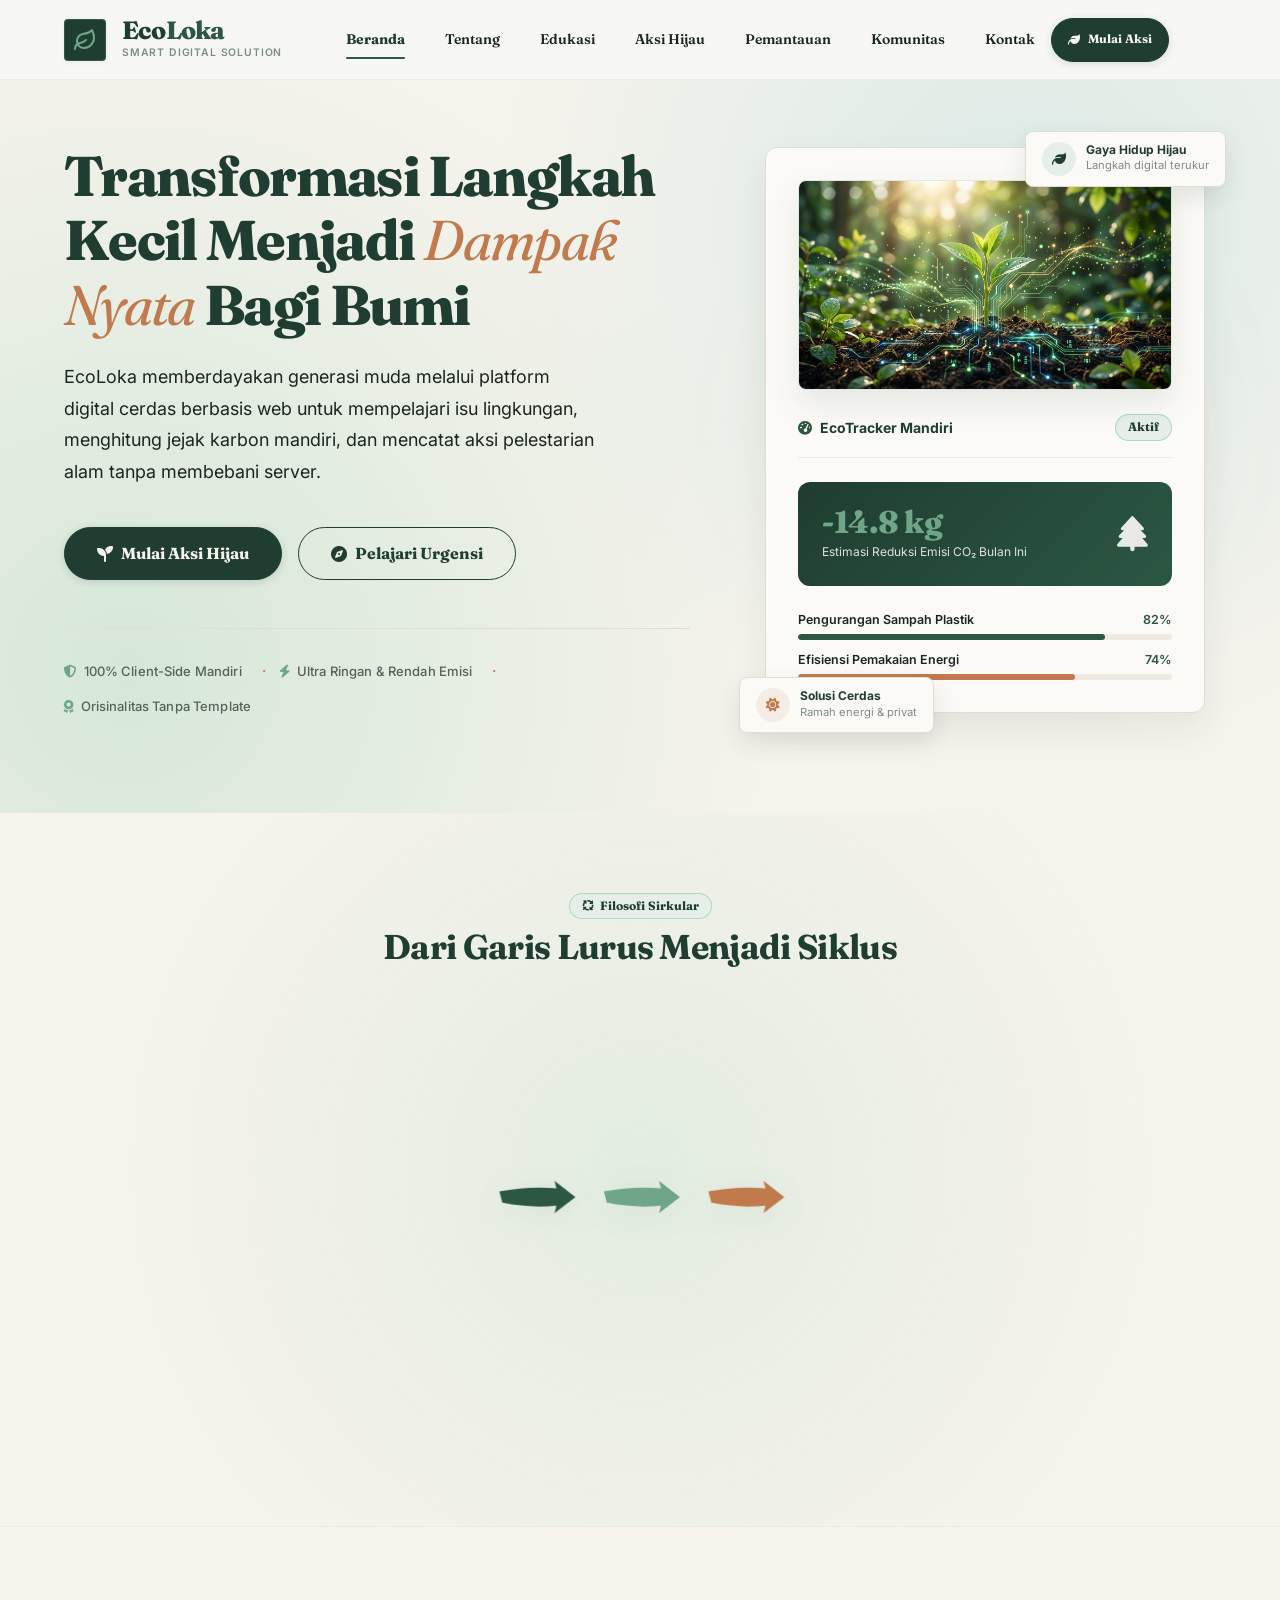
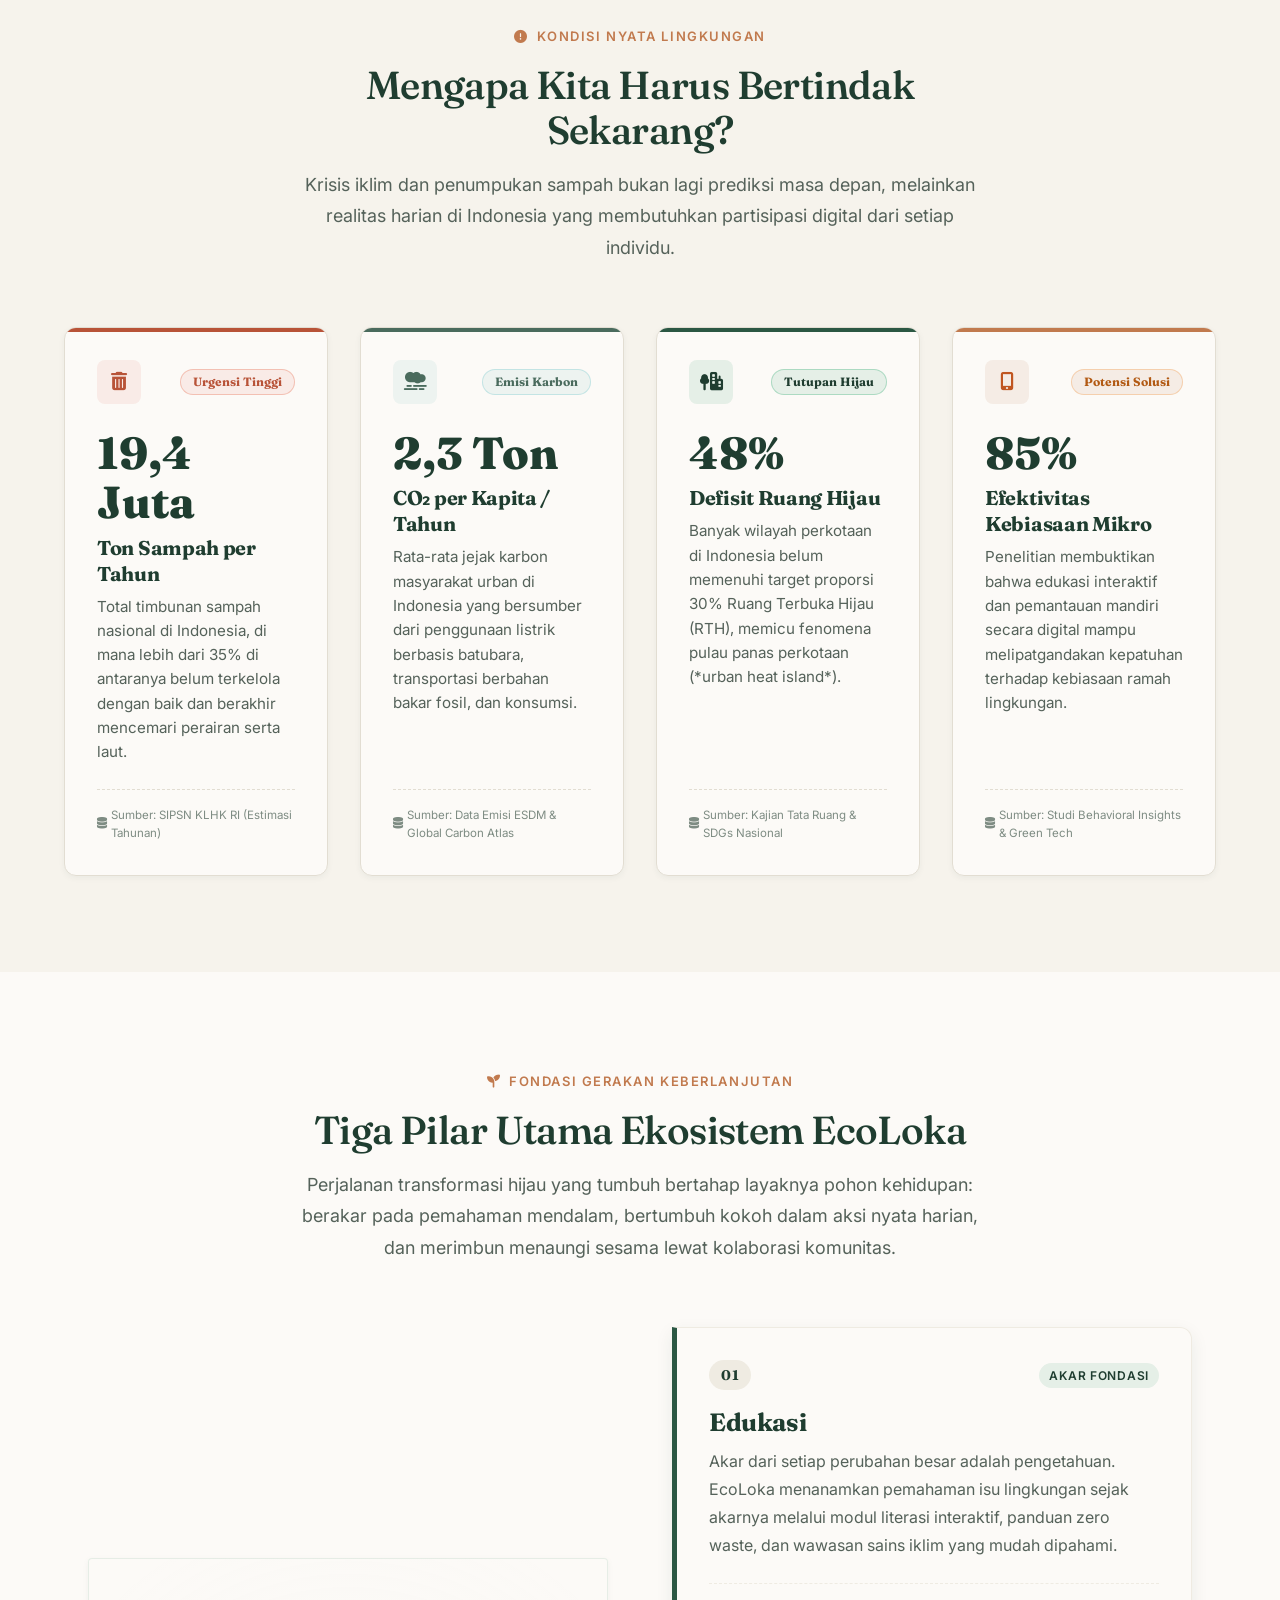
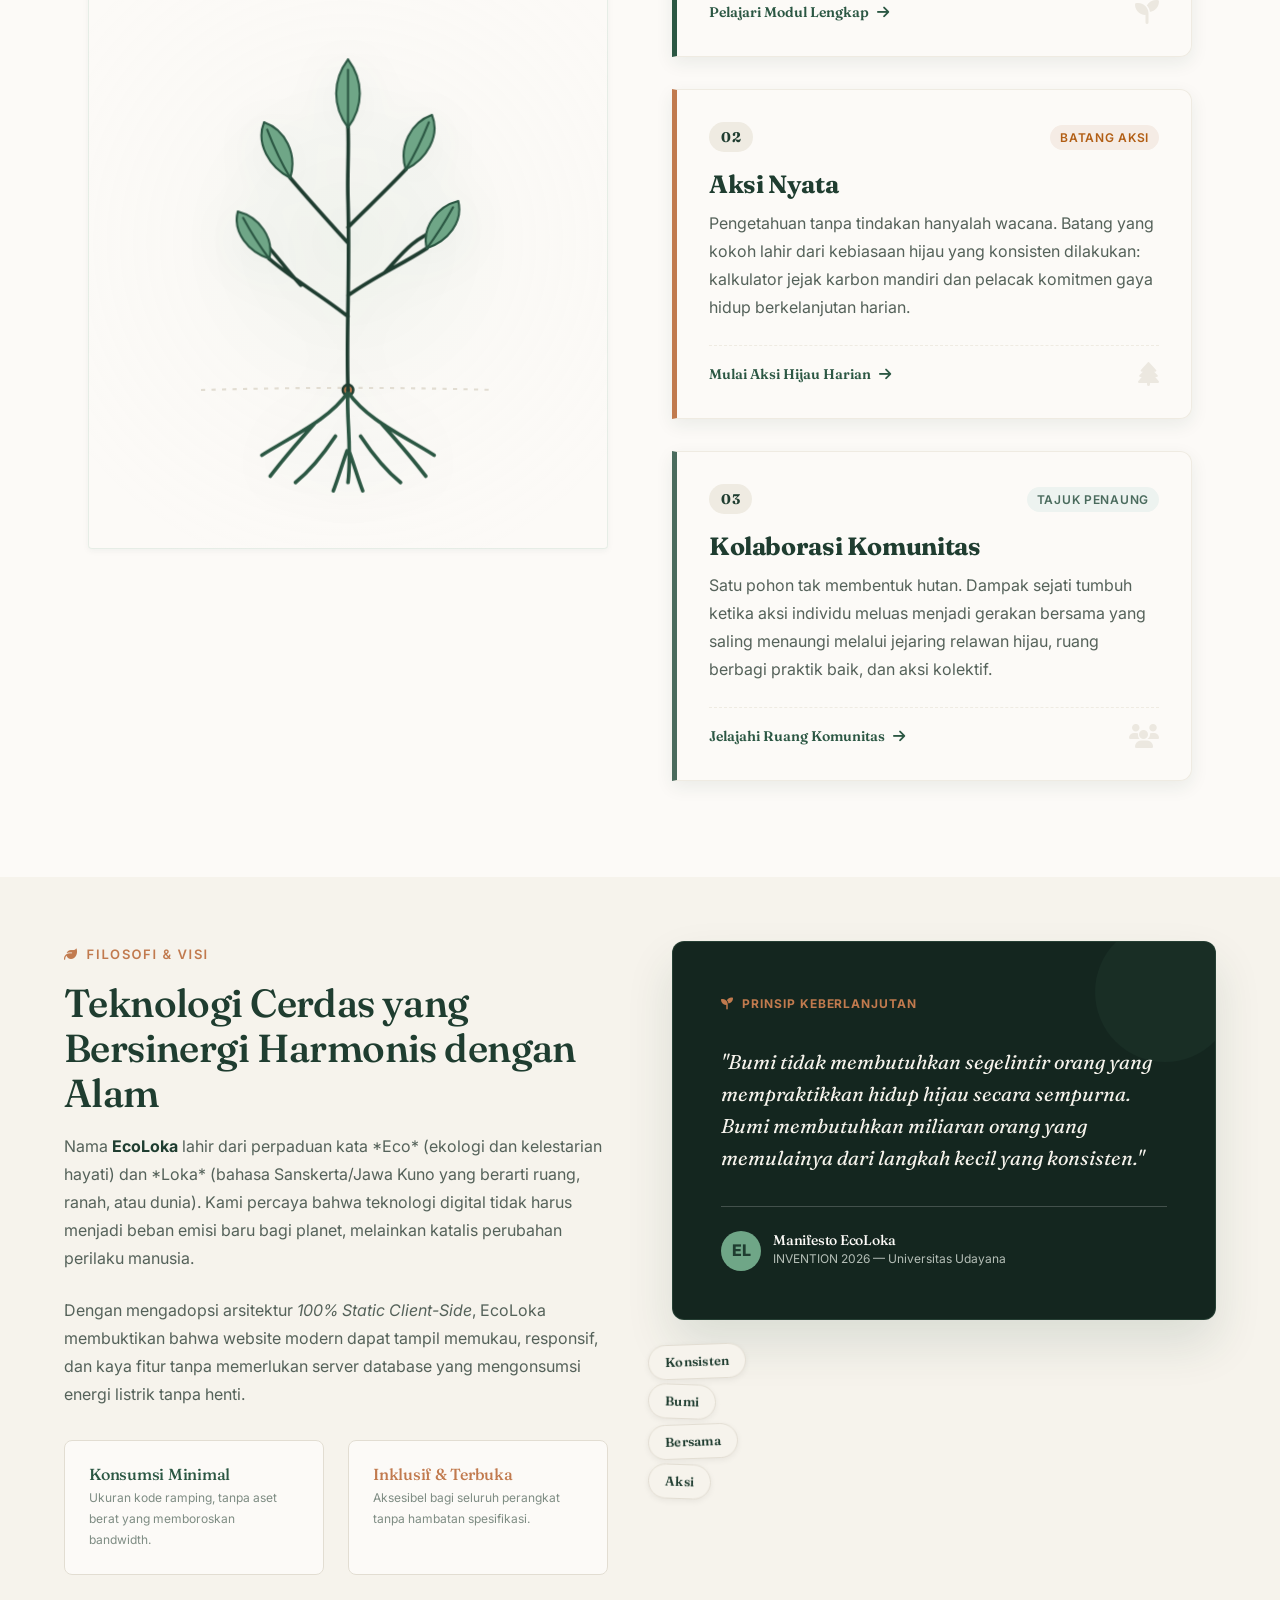
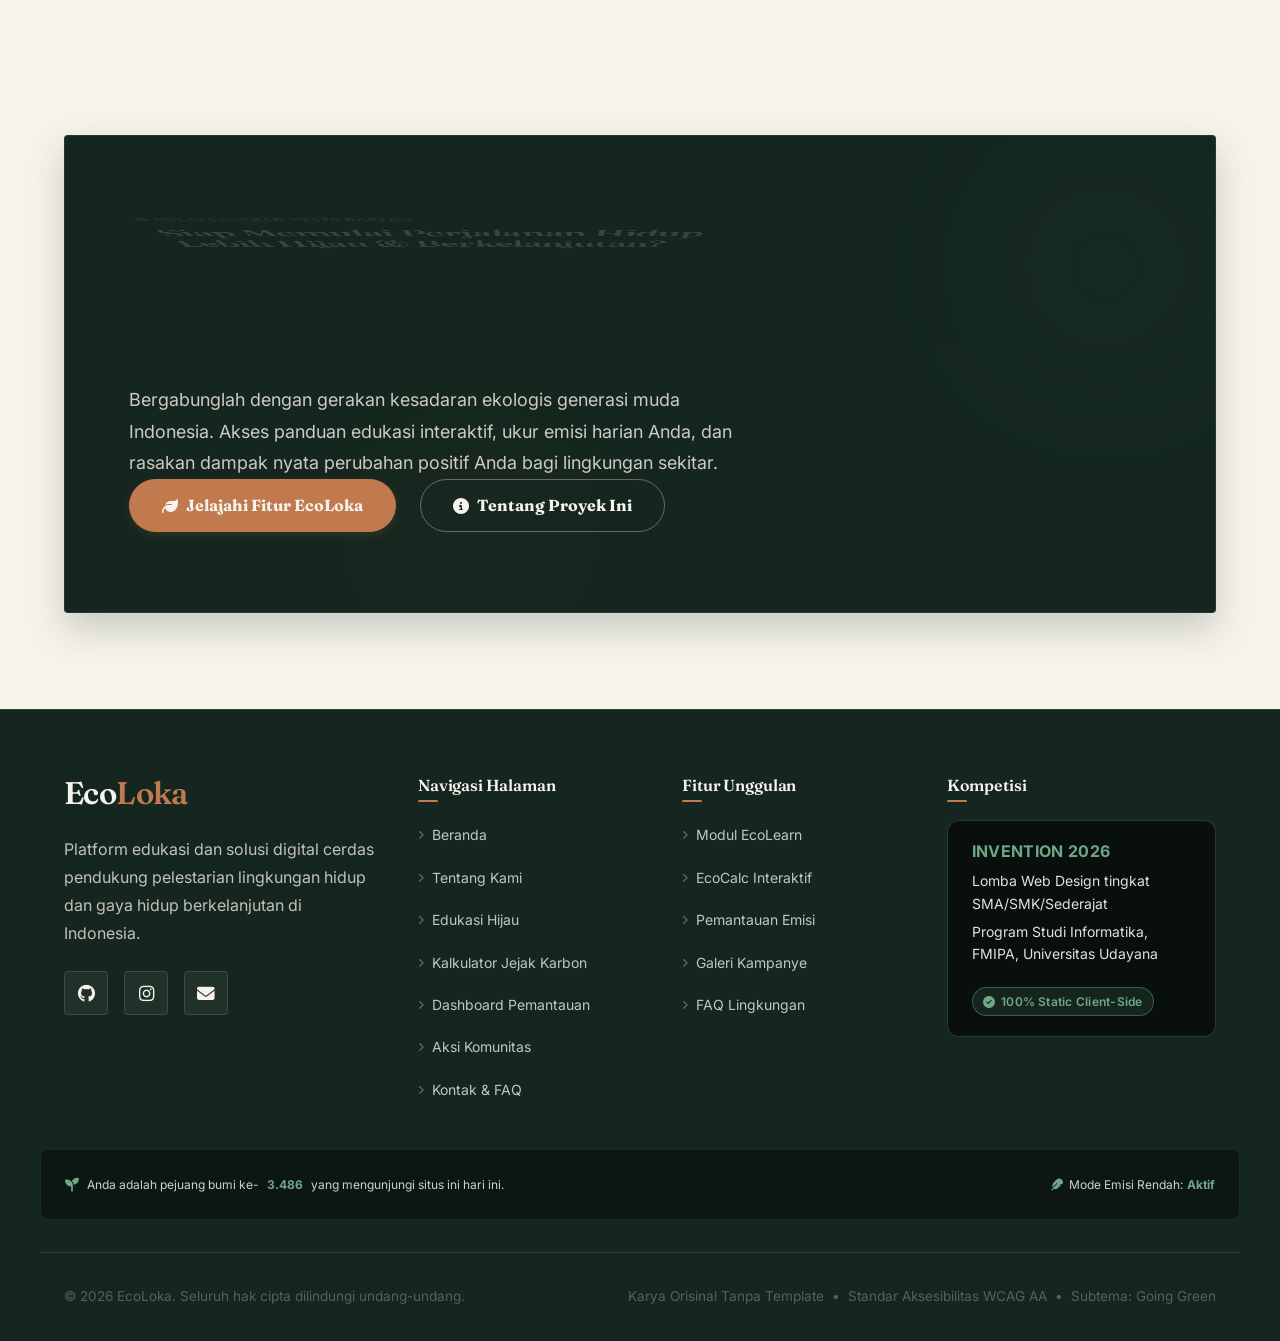
==== commit 5533f69c: "siap dilombakan versi 2.max" ====
--- a/index.html
+++ b/index.html
@@ -5,7 +5,7 @@
   <meta name="viewport" content="width=device-width, initial-scale=1.0">
   
   <!-- SEO & Meta Tags Informasi Karya -->
-  <title>EcoLoka — Solusi Digital Cerdas untuk Aksi Hijau & Keberlanjutan | INVENTION 2026</title>
+  <title>EcoLoka</title>
   <meta name="description" content="EcoLoka adalah platform web inovatif yang mengintegrasikan edukasi keberlanjutan, kalkulator jejak karbon mandiri, dan pelacak aksi hijau harian. Karya lomba Web Design INVENTION 2026 Universitas Udayana.">
   <meta name="keywords" content="EcoLoka, Going Green, Smart Digital Solutions, INVENTION 2026, Universitas Udayana, Web Design, Lingkungan Hidup, Edukasi Berkelanjutan, Jejak Karbon, Zero Waste">
   <meta name="author" content="Tim Pengembang EcoLoka">
@@ -125,13 +125,6 @@
           
           <!-- Konten Teks Hero -->
           <div class="hero__content">
-            <div class="hero__badge">
-              <span class="badge badge--sprout">
-                <span class="badge__dot badge__dot--pulse"></span>
-                Inovasi Digital Berkelanjutan • INVENTION 2026
-              </span>
-            </div>
-
             <h1 class="hero__title" id="hero-title">
               Transformasi Langkah Kecil Menjadi <span class="hero__title-gradient">Dampak Nyata</span> Bagi Bumi
             </h1>
--- a/assets/css/variables.css
+++ b/assets/css/variables.css
@@ -200,3 +200,8 @@
   --bp-desktop-lebar: 1440px;
 }
 
+@media (max-width: 639px) {
+  :root {
+    --container-padding: 1rem; /* 16px padding on smartphone */
+  }
+}
--- a/assets/css/layout.css
+++ b/assets/css/layout.css
@@ -19,6 +19,14 @@
   margin-right: auto;
   padding-left: var(--container-padding);
   padding-right: var(--container-padding);
+  box-sizing: border-box;
+}
+
+@media (max-width: 639px) {
+  .container {
+    padding-left: 16px;
+    padding-right: 16px;
+  }
 }
 
 .container--narrow {
--- a/assets/css/components.css
+++ b/assets/css/components.css
@@ -40,6 +40,14 @@
   transform: translateY(1px);
 }
 
+@media (max-width: 639px) {
+  .btn {
+    padding: 11px 18px;
+    max-width: 100%;
+    box-sizing: border-box;
+  }
+}
+
 /* Tombol Utama (Primary) - Hijau Hutan Solid & Elegan */
 .btn--primary {
   background-color: var(--color-primary);
@@ -784,12 +792,6 @@
   border-color: var(--color-bg-cream);
   color: var(--color-bg-cream);
 }
-}
-
-.cta-banner .btn--secondary:hover {
-  background-color: rgba(255, 255, 255, 0.15);
-  border-color: var(--color-neutral-white);
-}
 
 /* ==========================================================================
    TAHAP 2 KOMPONEN: INNER PAGE HERO, BREADCRUMB & FORMULIR INTERAKTIF
@@ -820,11 +822,11 @@
 }
 
 .page-hero__title {
-  font-size: clamp(2rem, 4vw, 2.8rem);
+  font-size: clamp(1.6rem, 5vw, 2.8rem);
   font-weight: var(--font-weight-extrabold);
   color: var(--color-primary-forest);
   margin-bottom: var(--space-2);
-  line-height: 1.2;
+  line-height: 1.25;
 }
 
 .page-hero__desc {
@@ -872,8 +874,16 @@
   background-color: var(--color-neutral-white);
   border: 1px solid var(--color-neutral-stone);
   border-radius: var(--radius-xl);
-  padding: var(--space-5);
+  padding: 22px 16px;
   box-shadow: var(--shadow-md);
+  width: 100%;
+  box-sizing: border-box;
+}
+
+@media (min-width: 640px) {
+  .multistep {
+    padding: var(--space-5);
+  }
 }
 
 @media (min-width: 768px) {
@@ -885,19 +895,32 @@
 .multistep__steps {
   display: flex;
   justify-content: space-between;
-  margin-bottom: var(--space-6);
+  margin-bottom: var(--space-4);
   position: relative;
+  width: 100%;
+  box-sizing: border-box;
 }
 
 .multistep__steps::before {
   content: '';
   position: absolute;
-  top: 20px;
-  left: 30px;
-  right: 30px;
+  top: 18px;
+  left: 20px;
+  right: 20px;
   height: 2px;
   background-color: var(--color-neutral-stone);
   z-index: 0;
+}
+
+@media (min-width: 640px) {
+  .multistep__steps {
+    margin-bottom: var(--space-6);
+  }
+  .multistep__steps::before {
+    top: 20px;
+    left: 30px;
+    right: 30px;
+  }
 }
 
 .multistep__step {
@@ -908,11 +931,13 @@
   z-index: 1;
   text-align: center;
   flex: 1;
+  min-width: 0;
+  padding: 0 4px;
 }
 
 .multistep__step-num {
-  width: 42px;
-  height: 42px;
+  width: 36px;
+  height: 36px;
   border-radius: var(--radius-full);
   background-color: var(--color-neutral-stone-light);
   border: 2px solid var(--color-neutral-stone);
@@ -922,16 +947,33 @@
   justify-content: center;
   font-family: var(--font-family-display);
   font-weight: var(--font-weight-bold);
-  font-size: var(--font-size-sm);
-  margin-bottom: 8px;
+  font-size: 0.8125rem;
+  margin-bottom: 6px;
   transition: all var(--transition-normal);
 }
 
+@media (min-width: 640px) {
+  .multistep__step-num {
+    width: 42px;
+    height: 42px;
+    font-size: var(--font-size-sm);
+    margin-bottom: 8px;
+  }
+}
+
 .multistep__step-label {
-  font-size: var(--font-size-xs);
+  font-size: 0.6875rem;
   font-weight: var(--font-weight-semibold);
   color: var(--color-neutral-soil-muted);
   transition: color var(--transition-normal);
+  line-height: 1.25;
+  word-break: break-word;
+}
+
+@media (min-width: 640px) {
+  .multistep__step-label {
+    font-size: var(--font-size-xs);
+  }
 }
 
 .multistep__step.is-active .multistep__step-num {
@@ -958,6 +1000,8 @@
 
 .multistep__panel {
   display: none;
+  width: 100%;
+  box-sizing: border-box;
 }
 
 .multistep__panel.is-active {
@@ -971,24 +1015,68 @@
 }
 
 .multistep__panel-title {
-  font-size: var(--font-size-xl);
+  font-family: var(--font-family-display);
+  font-size: 1.25rem;
+  line-height: 1.35;
   color: var(--color-primary-forest);
   margin-bottom: var(--space-1);
+  word-break: break-word;
+}
+
+@media (min-width: 640px) {
+  .multistep__panel-title {
+    font-size: var(--font-size-xl);
+  }
 }
 
 .multistep__panel-desc {
-  font-size: var(--font-size-sm);
+  font-size: 0.875rem;
+  line-height: 1.5;
   color: var(--color-neutral-soil-light);
-  margin-bottom: var(--space-5);
+  margin-bottom: var(--space-4);
+}
+
+@media (min-width: 640px) {
+  .multistep__panel-desc {
+    font-size: var(--font-size-sm);
+    margin-bottom: var(--space-5);
+  }
 }
 
 .multistep__actions {
   display: flex;
   justify-content: space-between;
   align-items: center;
-  margin-top: var(--space-6);
+  margin-top: var(--space-5);
   padding-top: var(--space-4);
   border-top: 1px solid var(--color-neutral-stone-light);
+  gap: var(--space-2);
+  width: 100%;
+  box-sizing: border-box;
+}
+
+.multistep__actions--end {
+  justify-content: flex-end;
+}
+
+@media (max-width: 639px) {
+  .multistep__actions {
+    flex-direction: column-reverse;
+    align-items: stretch;
+    gap: 10px;
+    margin-top: var(--space-4);
+    padding-top: var(--space-3);
+  }
+
+  .multistep__actions .btn {
+    width: 100% !important;
+    justify-content: center;
+    text-align: center;
+    white-space: normal;
+    padding: 12px 18px;
+    font-size: 0.9375rem;
+    box-sizing: border-box;
+  }
 }
 
 /* --------------------------------------------------------------------------
@@ -997,11 +1085,16 @@
 .radio-card-group {
   display: grid;
   grid-template-columns: 1fr;
-  gap: var(--space-3);
+  gap: var(--space-2, 12px);
   margin-bottom: var(--space-4);
+  width: 100%;
+  box-sizing: border-box;
 }
 
 @media (min-width: 640px) {
+  .radio-card-group {
+    gap: var(--space-3);
+  }
   .radio-card-group--2-col {
     grid-template-columns: repeat(2, 1fr);
   }
@@ -1011,6 +1104,8 @@
   position: relative;
   cursor: pointer;
   display: block;
+  width: 100%;
+  box-sizing: border-box;
 }
 
 .radio-card input[type="radio"] {
@@ -1024,11 +1119,20 @@
   background-color: var(--color-neutral-white);
   border: 1.5px solid var(--color-neutral-stone);
   border-radius: var(--radius-lg);
-  padding: var(--space-3) var(--space-4);
+  padding: 14px 14px;
   display: flex;
   align-items: flex-start;
-  gap: var(--space-3);
+  gap: 12px;
+  width: 100%;
+  box-sizing: border-box;
   transition: all var(--transition-fast);
+}
+
+@media (min-width: 640px) {
+  .radio-card__content {
+    padding: var(--space-3) var(--space-4);
+    gap: var(--space-3);
+  }
 }
 
 .radio-card:hover .radio-card__content {
@@ -1048,17 +1152,25 @@
 }
 
 .radio-card__icon {
-  width: 44px;
-  height: 44px;
+  width: 40px;
+  height: 40px;
   border-radius: var(--radius-md);
   background-color: var(--color-neutral-mist);
   display: flex;
   align-items: center;
   justify-content: center;
   color: var(--color-primary-leaf);
-  font-size: 1.2rem;
+  font-size: 1.15rem;
   flex-shrink: 0;
   transition: all var(--transition-fast);
+}
+
+@media (min-width: 640px) {
+  .radio-card__icon {
+    width: 44px;
+    height: 44px;
+    font-size: 1.2rem;
+  }
 }
 
 .radio-card input[type="radio"]:checked + .radio-card__content .radio-card__icon {
@@ -1067,29 +1179,39 @@
 }
 
 .radio-card__text {
-  flex-grow: 1;
+  flex: 1;
+  min-width: 0;
 }
 
 .radio-card__title {
   font-family: var(--font-family-display);
-  font-size: var(--font-size-base);
+  font-size: 0.95rem;
   font-weight: var(--font-weight-bold);
   color: var(--color-primary-forest);
-  margin-bottom: 2px;
+  margin-bottom: 3px;
+  line-height: 1.35;
+  word-break: normal;
+}
+
+@media (min-width: 640px) {
+  .radio-card__title {
+    font-size: var(--font-size-base);
+  }
 }
 
 .radio-card__desc {
   font-size: var(--font-size-xs);
   color: var(--color-neutral-soil-light);
-  line-height: 1.4;
+  line-height: 1.45;
 }
 
 .radio-card__badge {
-  font-size: 0.7rem;
+  font-size: 0.72rem;
   font-weight: 700;
   color: var(--color-primary-leaf);
-  margin-top: 4px;
+  margin-top: 5px;
   display: inline-block;
+  letter-spacing: 0.02em;
 }
 
 /* --------------------------------------------------------------------------
@@ -1417,12 +1539,29 @@
   background-color: var(--color-neutral-white);
   border: 1px solid var(--color-neutral-stone);
   border-radius: var(--radius-xl);
-  padding: var(--space-5);
+  padding: 24px 16px;
   text-align: center;
   box-shadow: var(--shadow-sm);
   display: flex;
   flex-direction: column;
   align-items: center;
+  width: 100%;
+  box-sizing: border-box;
+}
+
+@media (min-width: 640px) {
+  .gauge-card {
+    padding: var(--space-5);
+  }
+}
+
+@media (max-width: 639px) {
+  .gauge-card .btn {
+    width: 100%;
+    justify-content: center;
+    text-align: center;
+    white-space: normal;
+  }
 }
 
 .gauge-svg-wrapper {
@@ -1515,10 +1654,19 @@
   background-color: var(--color-neutral-white);
   border: 1px solid var(--color-neutral-stone);
   border-radius: var(--radius-lg);
-  padding: var(--space-4);
-  display: flex;
-  gap: var(--space-3);
+  padding: 16px 14px;
+  display: flex;
+  gap: 12px;
   transition: transform var(--transition-fast);
+  width: 100%;
+  box-sizing: border-box;
+}
+
+@media (min-width: 640px) {
+  .rec-card {
+    padding: var(--space-4);
+    gap: var(--space-3);
+  }
 }
 
 .rec-card:hover {
@@ -1803,6 +1951,8 @@
    -------------------------------------------------------------------------- */
 .media-frame {
   position: relative;
+  display: block;
+  width: 100%;
   border-radius: var(--radius-xl);
   overflow: hidden;
   box-shadow: var(--shadow-lg);
@@ -1810,6 +1960,7 @@
 }
 
 .media-frame img {
+  display: block;
   width: 100%;
   height: 100%;
   object-fit: cover;
@@ -2121,6 +2272,14 @@
   padding: var(--space-6, 48px) var(--space-5, 32px);
   box-shadow: var(--shadow-sm);
   transition: transform var(--transition-normal), box-shadow var(--transition-normal);
+  width: 100%;
+  box-sizing: border-box;
+}
+
+@media (max-width: 639px) {
+  .cta-instagram-box {
+    padding: 28px 16px;
+  }
 }
 
 .cta-instagram-box:hover {
@@ -2145,6 +2304,13 @@
   margin-bottom: var(--space-2, 8px);
   color: var(--color-primary-forest);
   font-size: var(--font-size-xl, 1.35rem);
+}
+
+@media (max-width: 639px) {
+  .cta-instagram-box__heading {
+    font-size: 1.15rem;
+    line-height: 1.35;
+  }
 }
 
 .cta-instagram-box__desc {
@@ -2152,6 +2318,26 @@
   color: var(--color-neutral-soil-light);
   line-height: var(--line-height-relaxed);
   font-size: var(--font-size-sm, 0.95rem);
+}
+
+@media (max-width: 639px) {
+  .cta-instagram-box__desc {
+    font-size: 0.875rem;
+    line-height: 1.5;
+    margin-bottom: 20px;
+  }
+  
+  .cta-instagram-box .btn {
+    width: 100%;
+    max-width: 100%;
+    white-space: normal;
+    text-align: center;
+    justify-content: center;
+    padding: 12px 16px;
+    font-size: 0.9375rem;
+    line-height: 1.35;
+    box-sizing: border-box;
+  }
 }
 
 /* --------------------------------------------------------------------------
